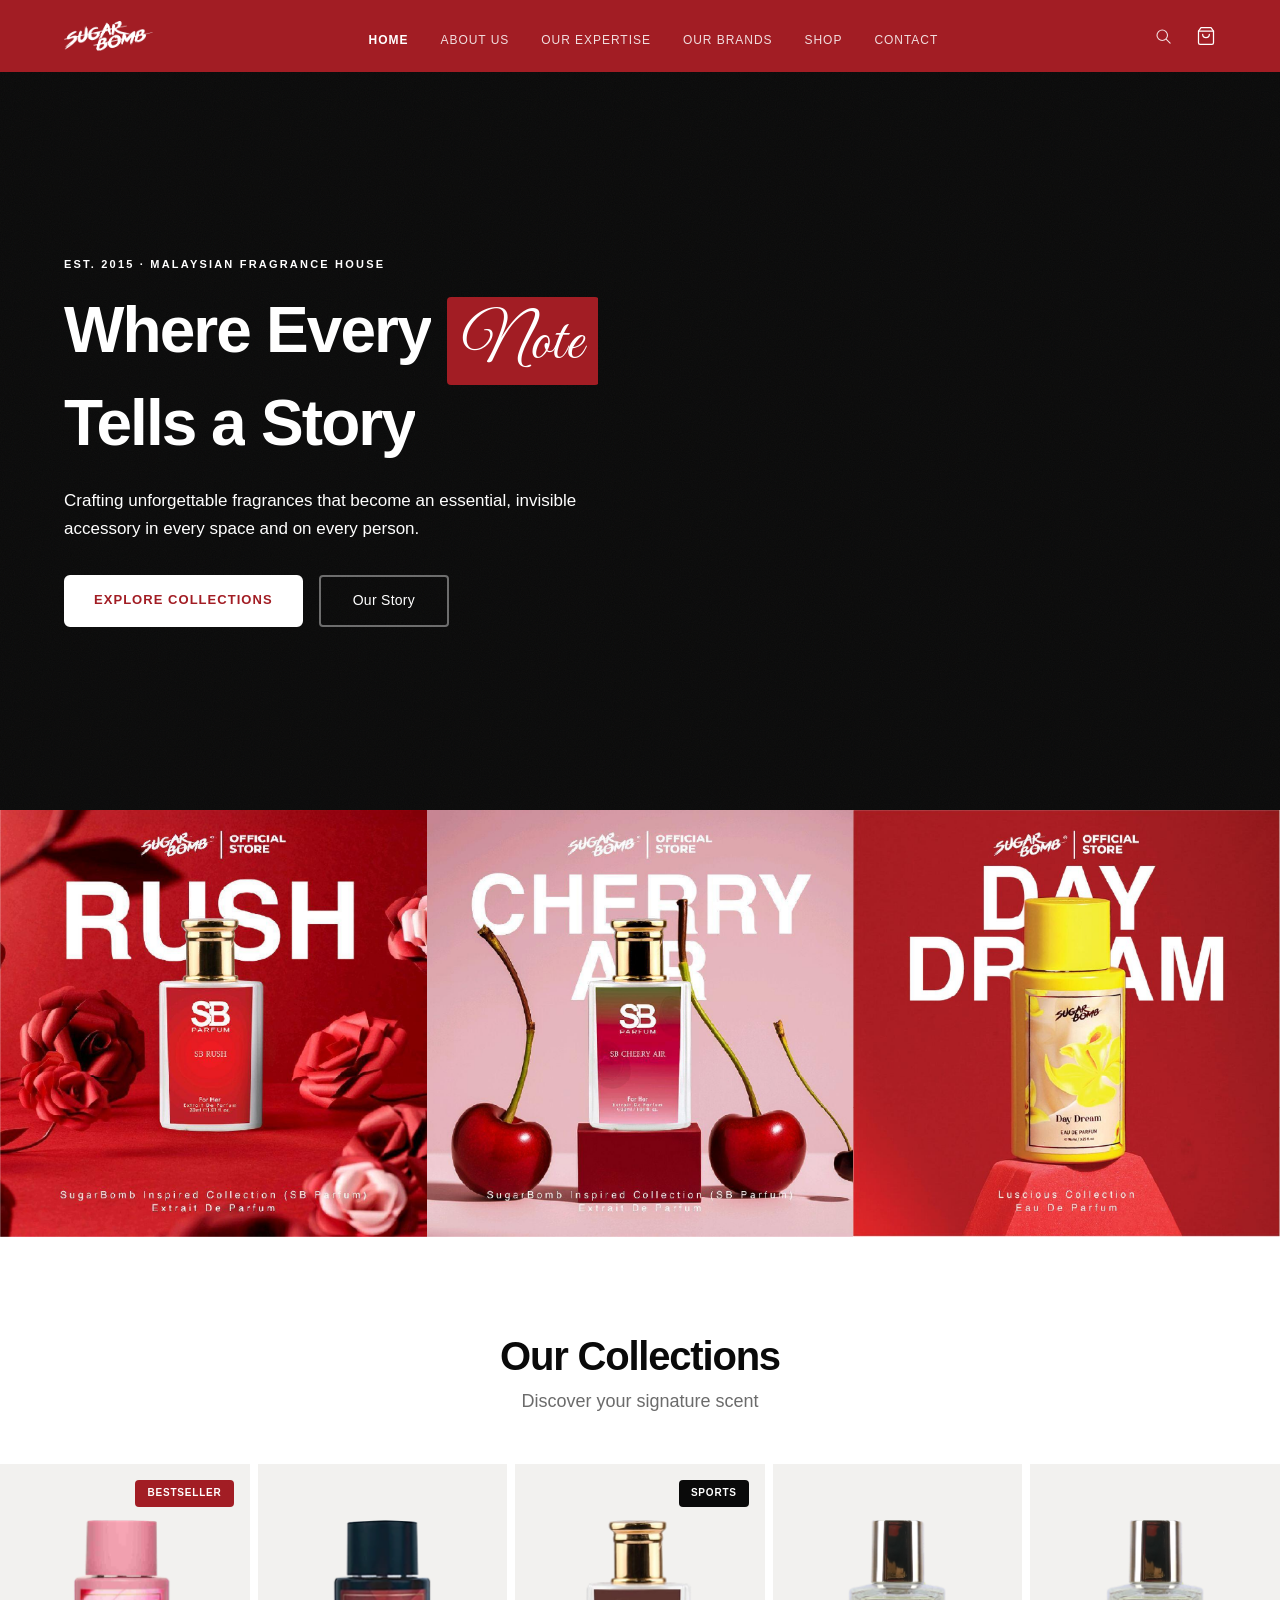
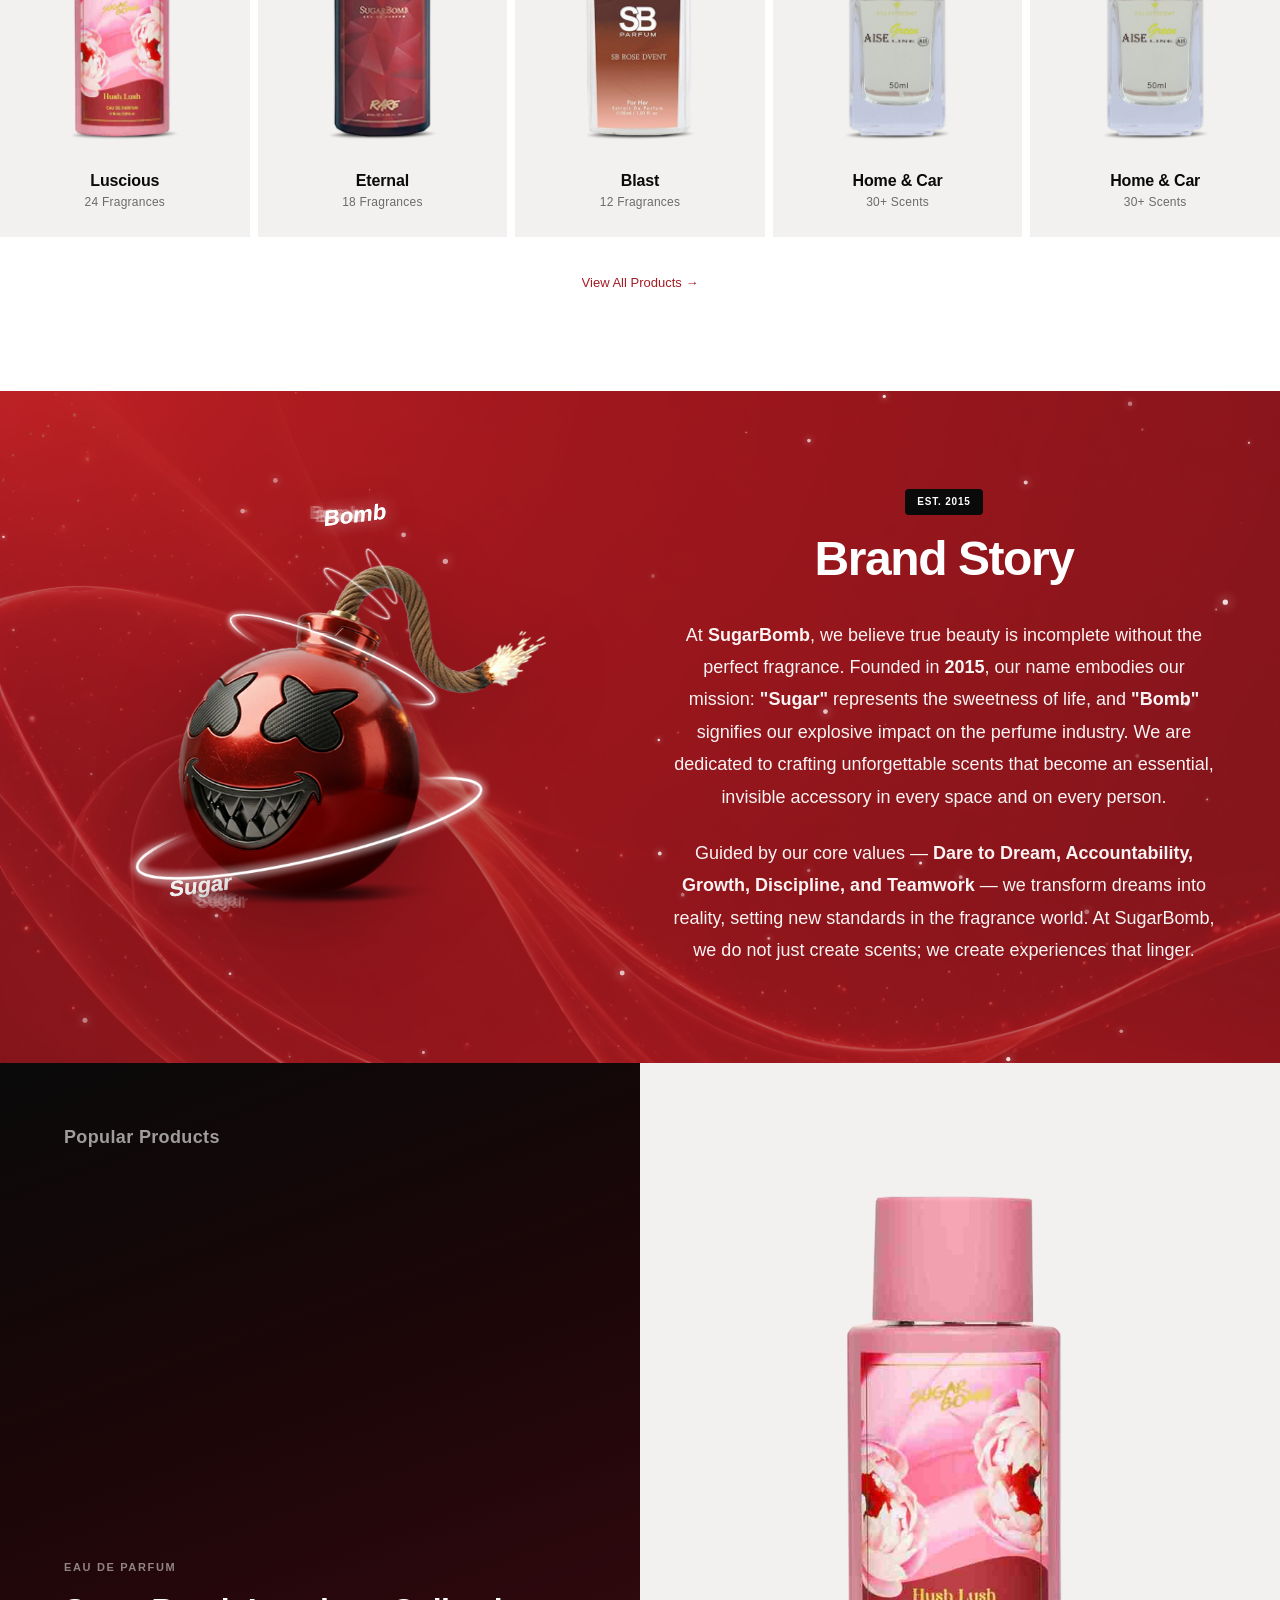
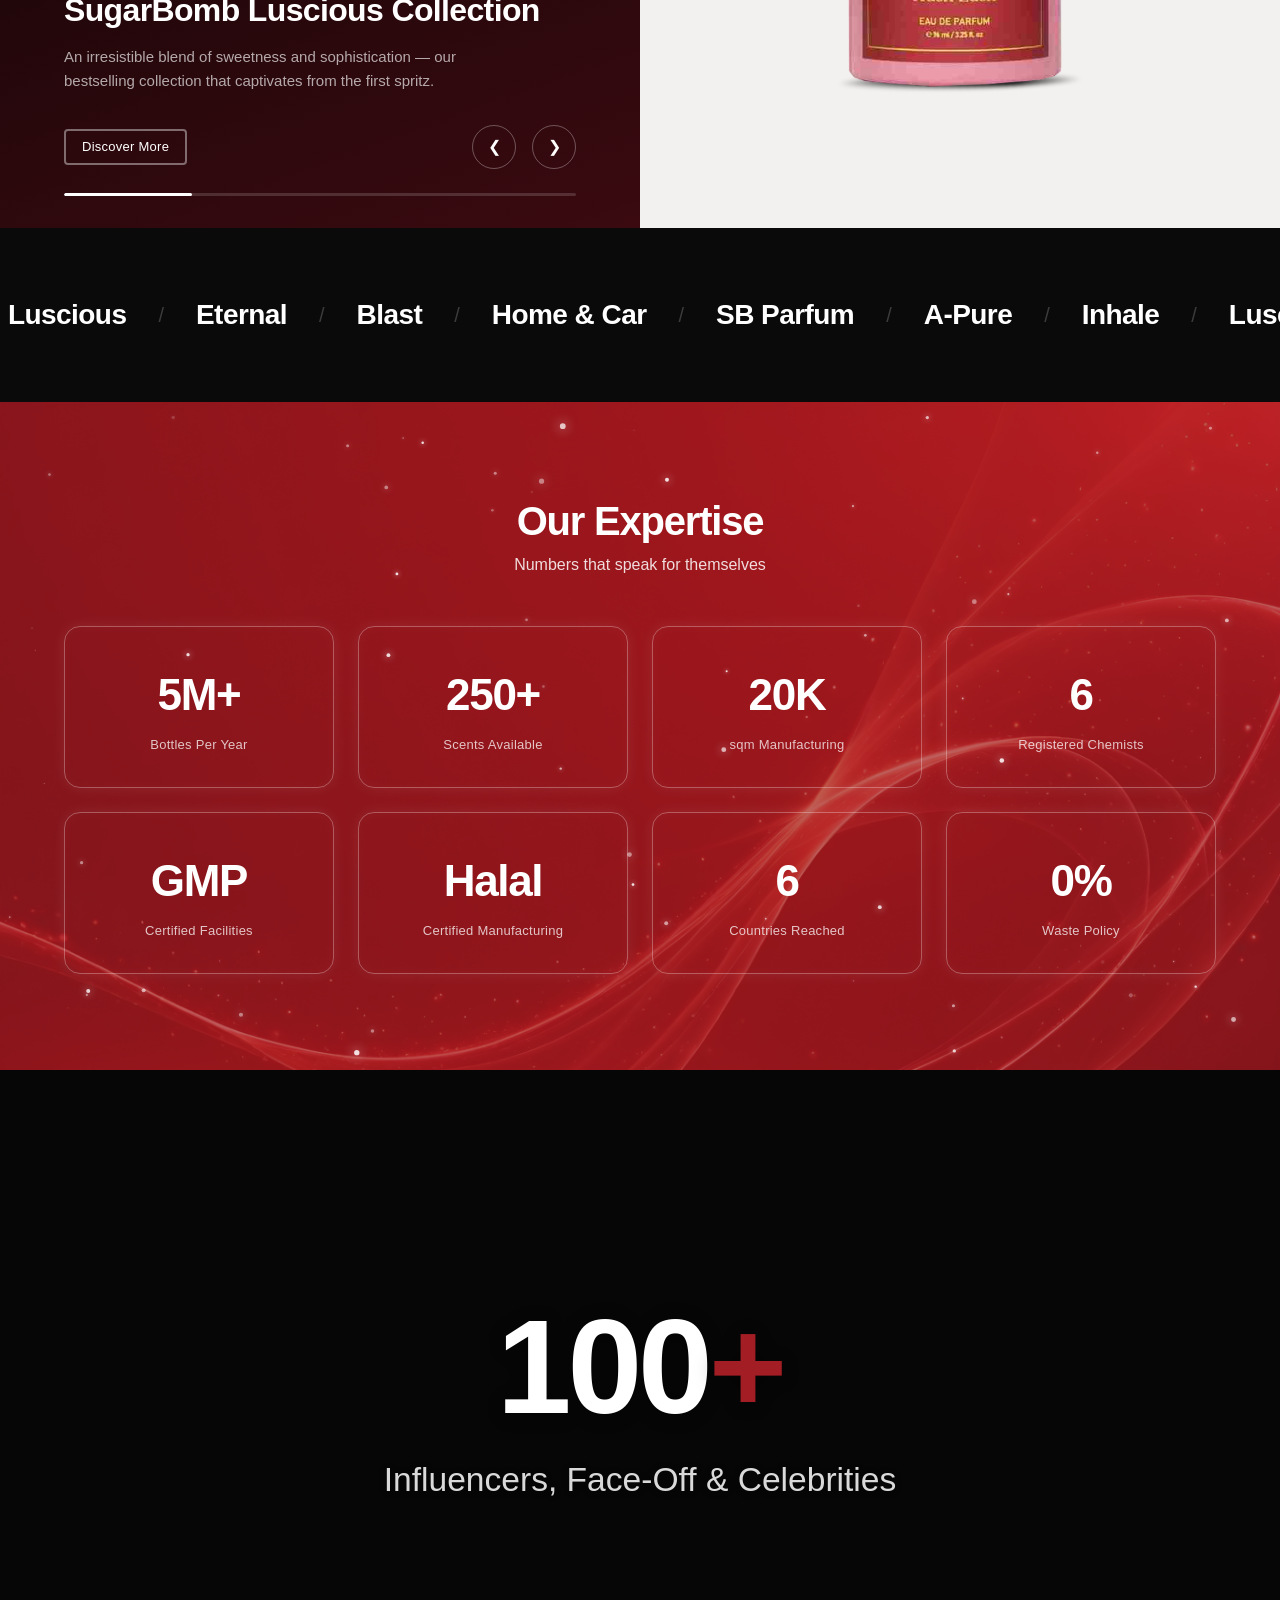
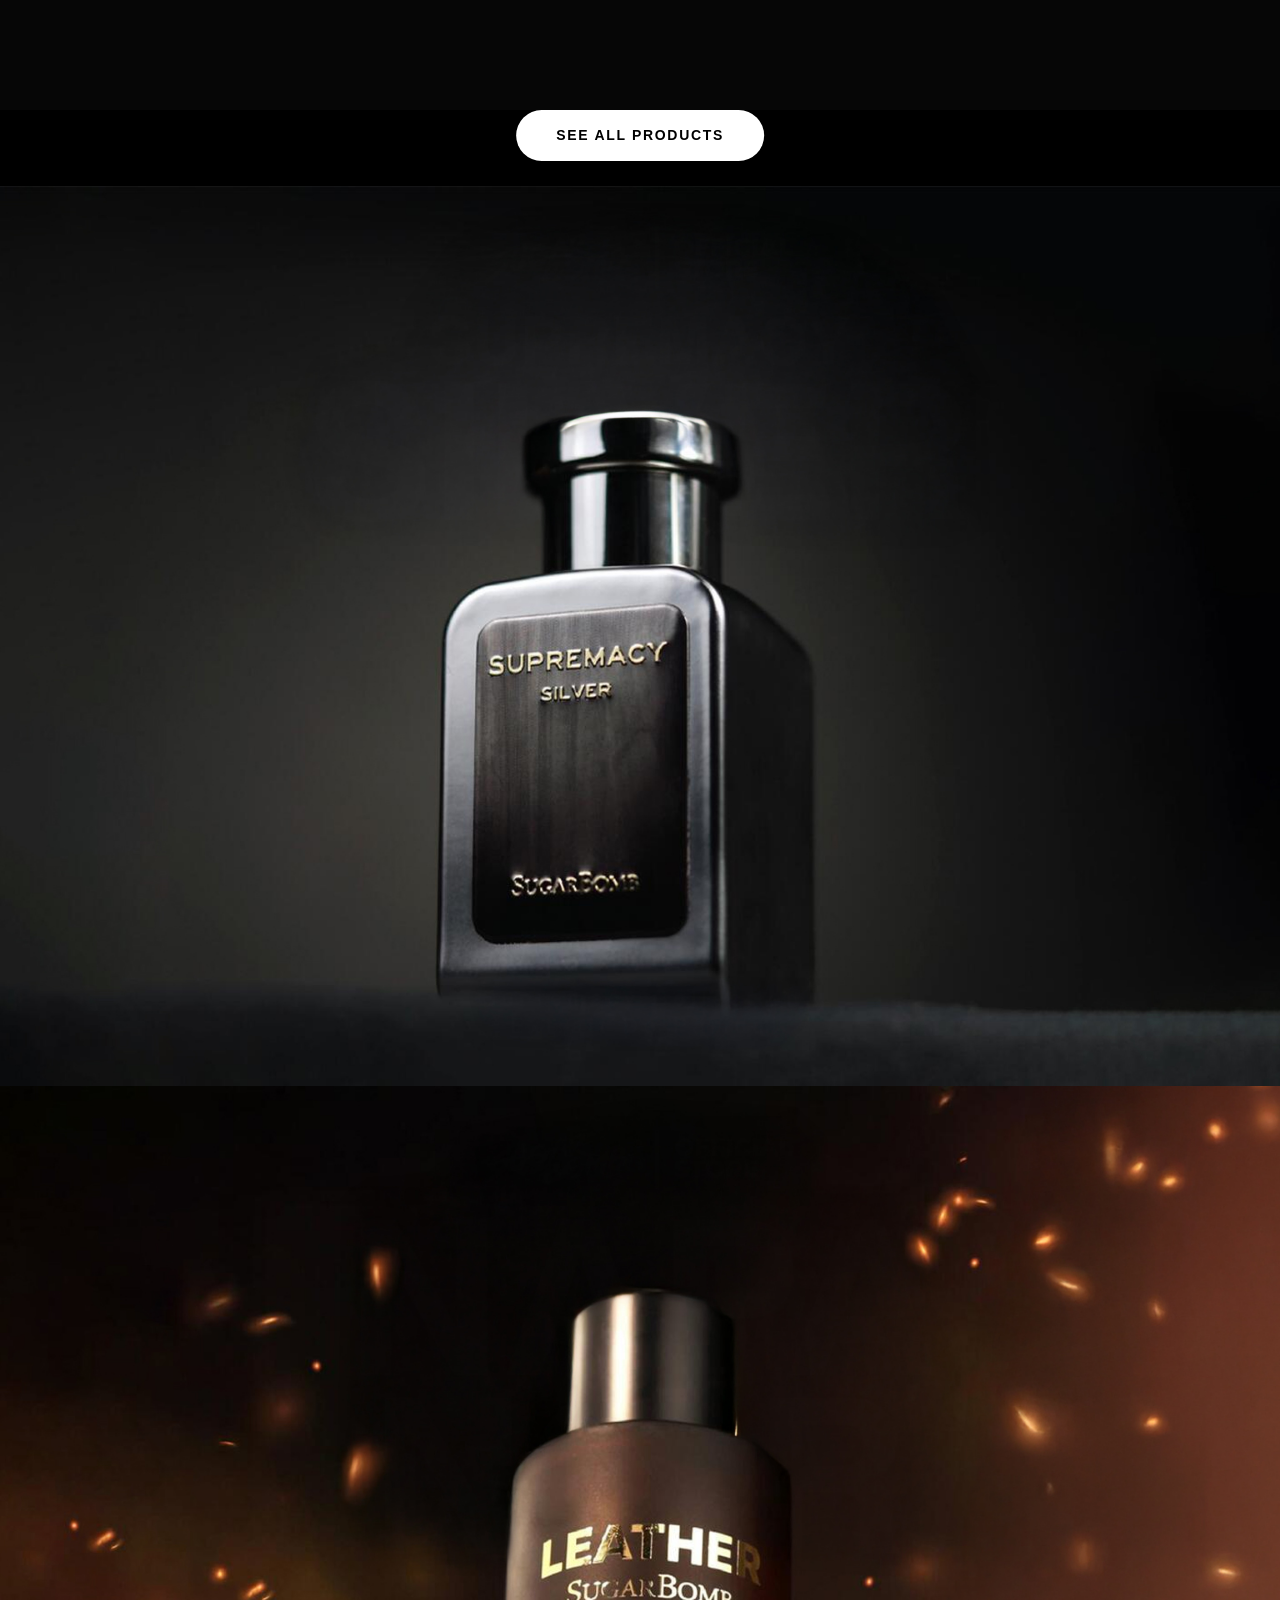
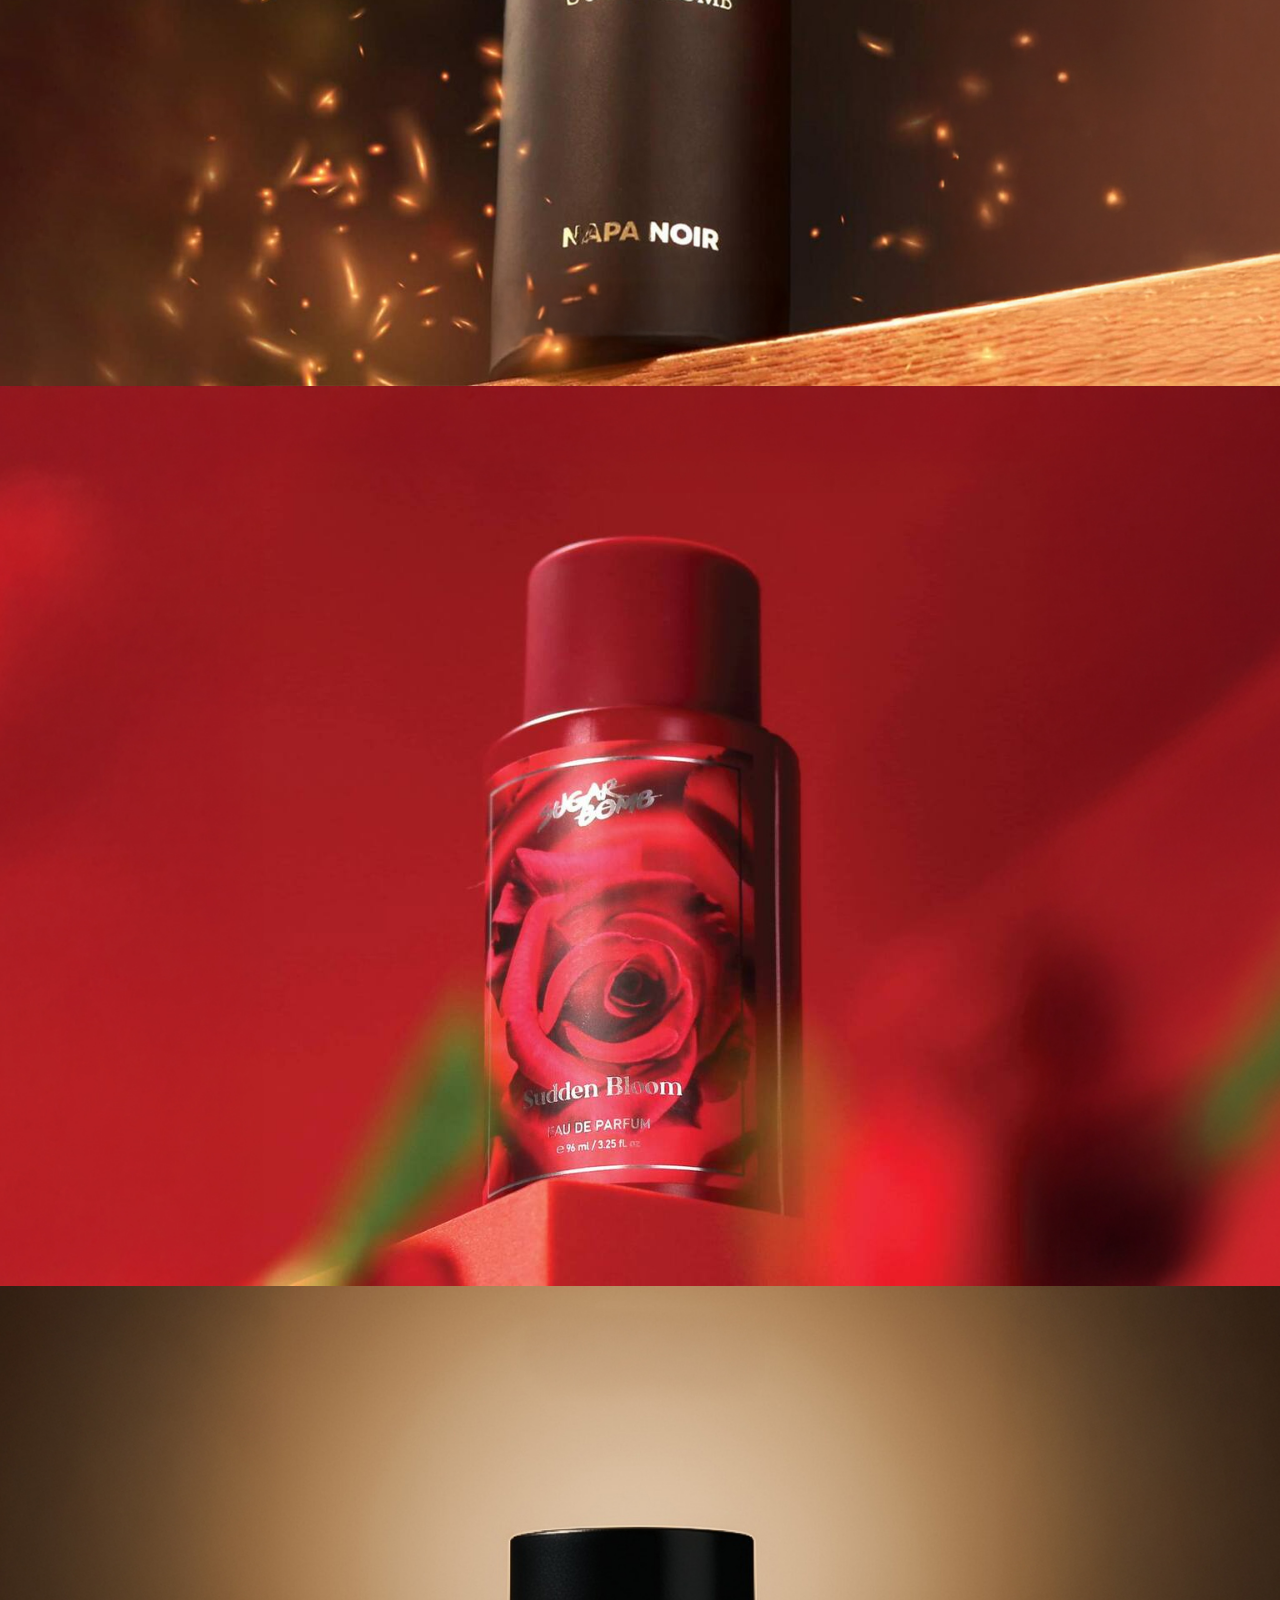
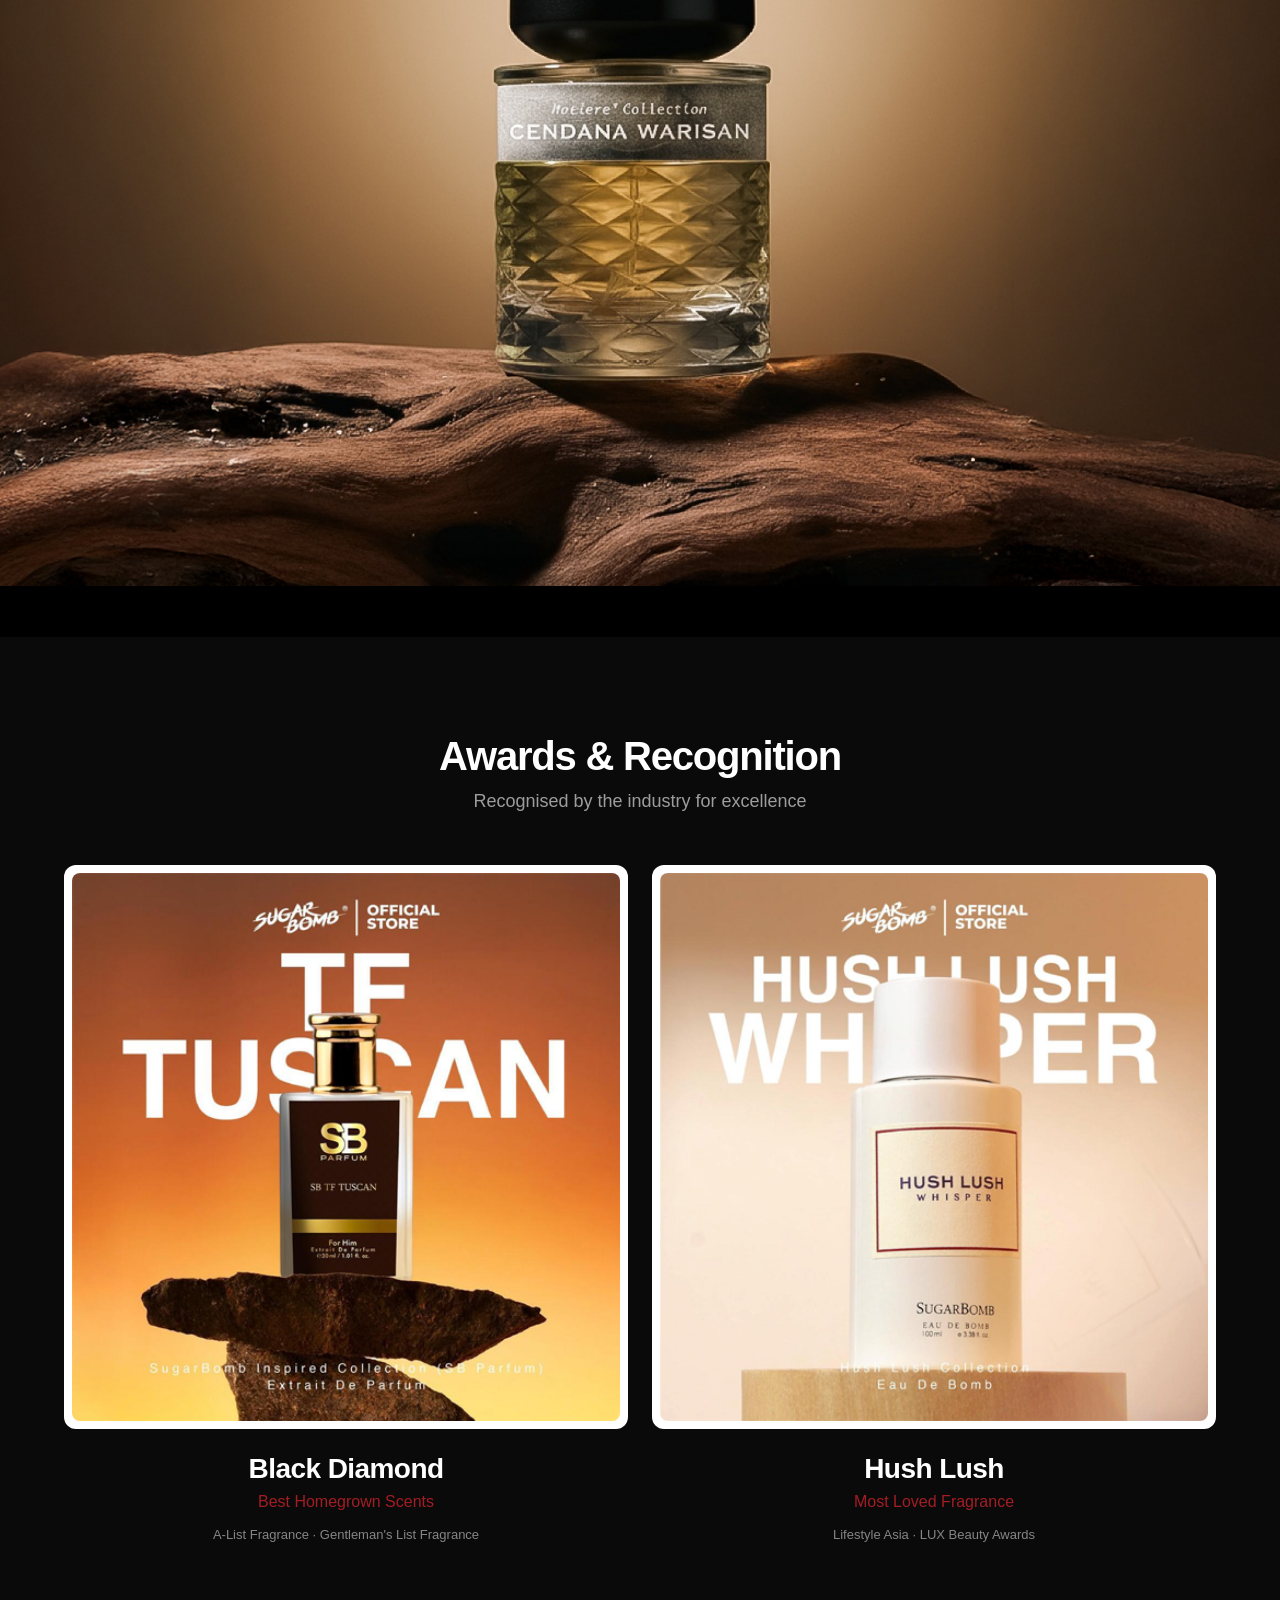
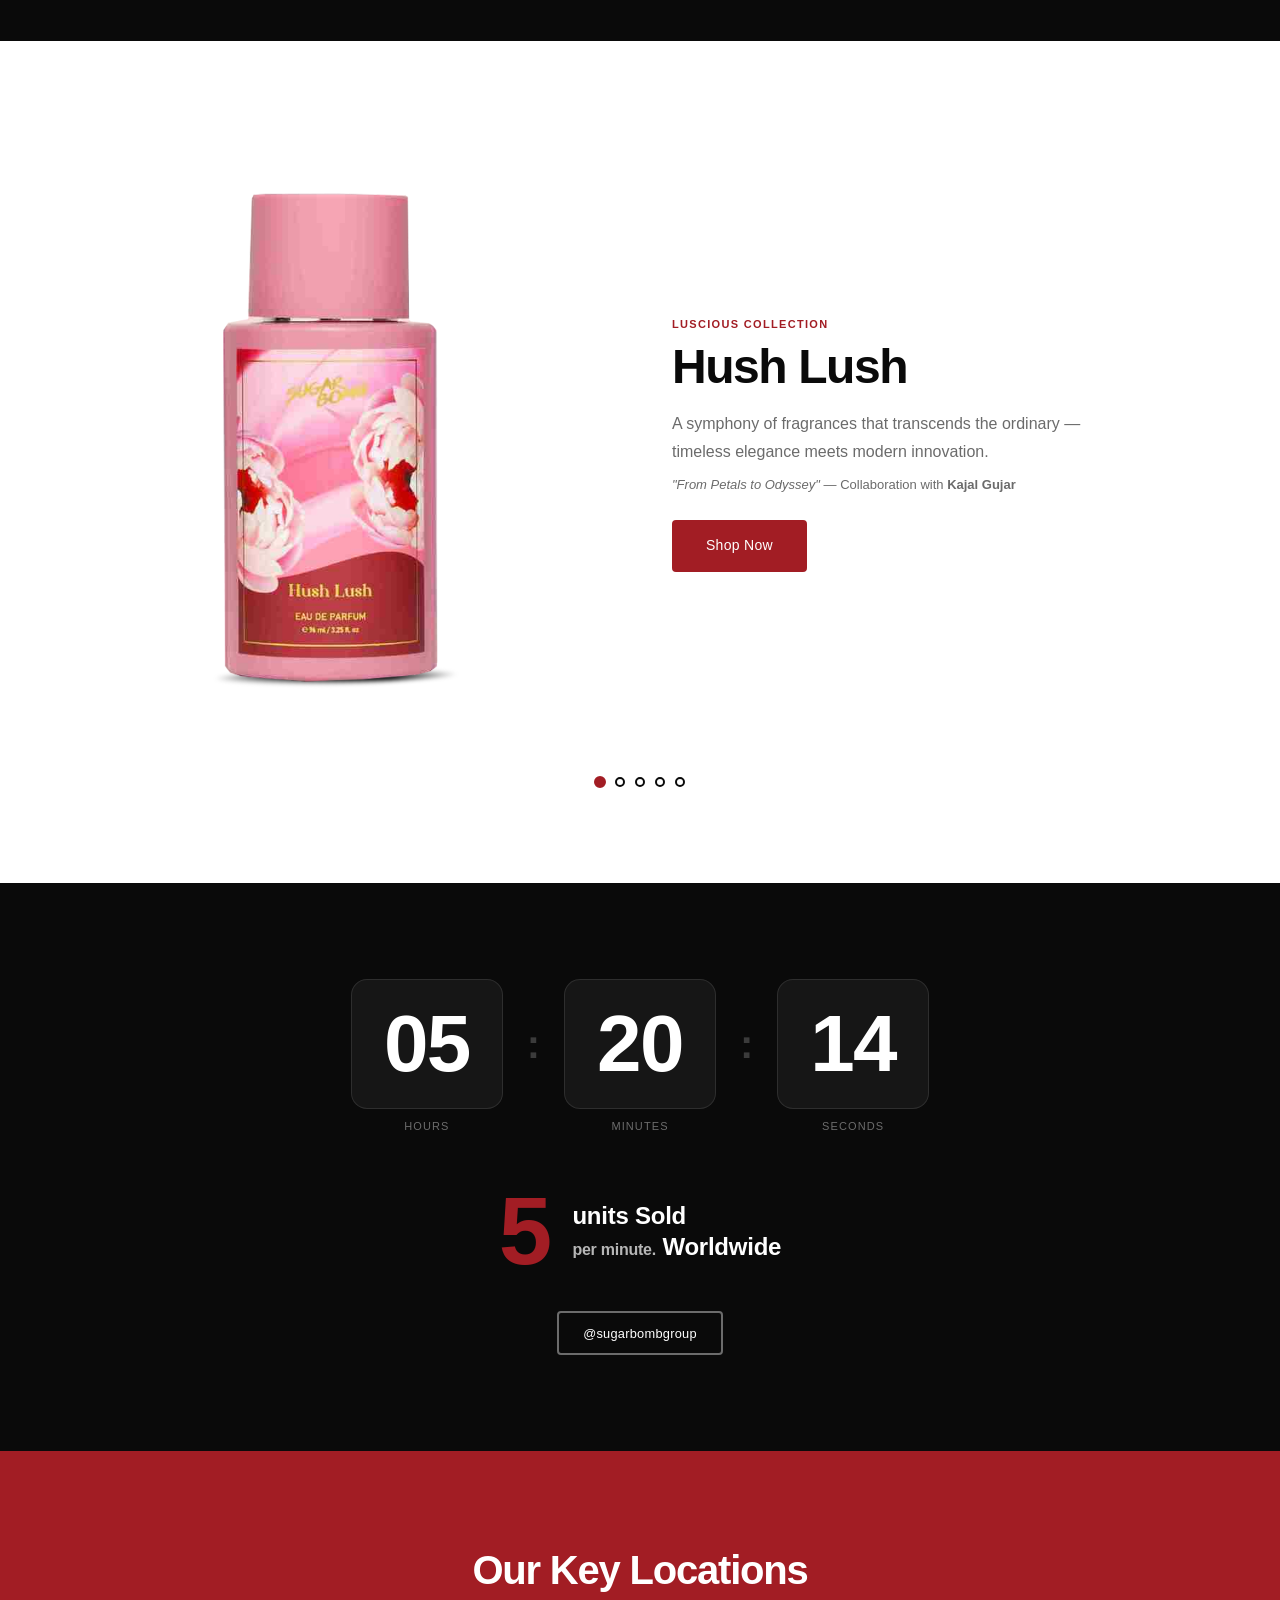
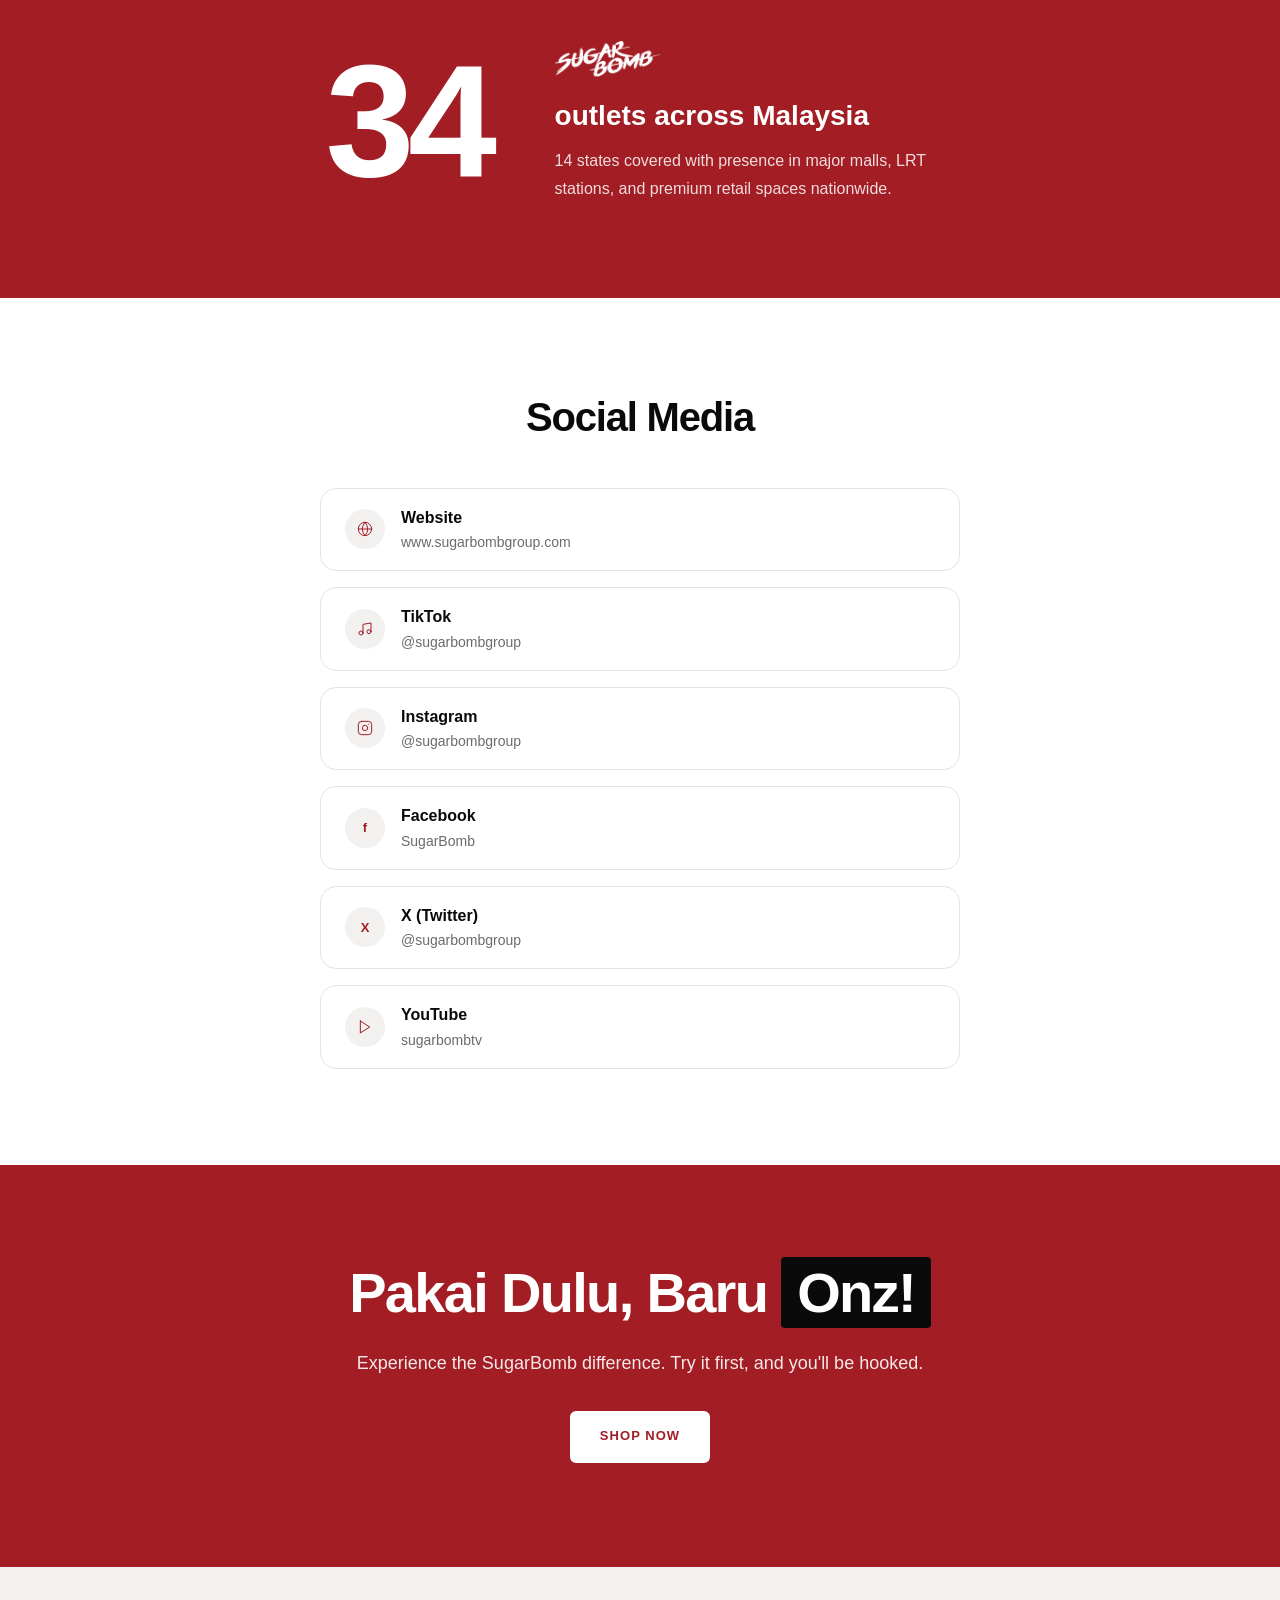
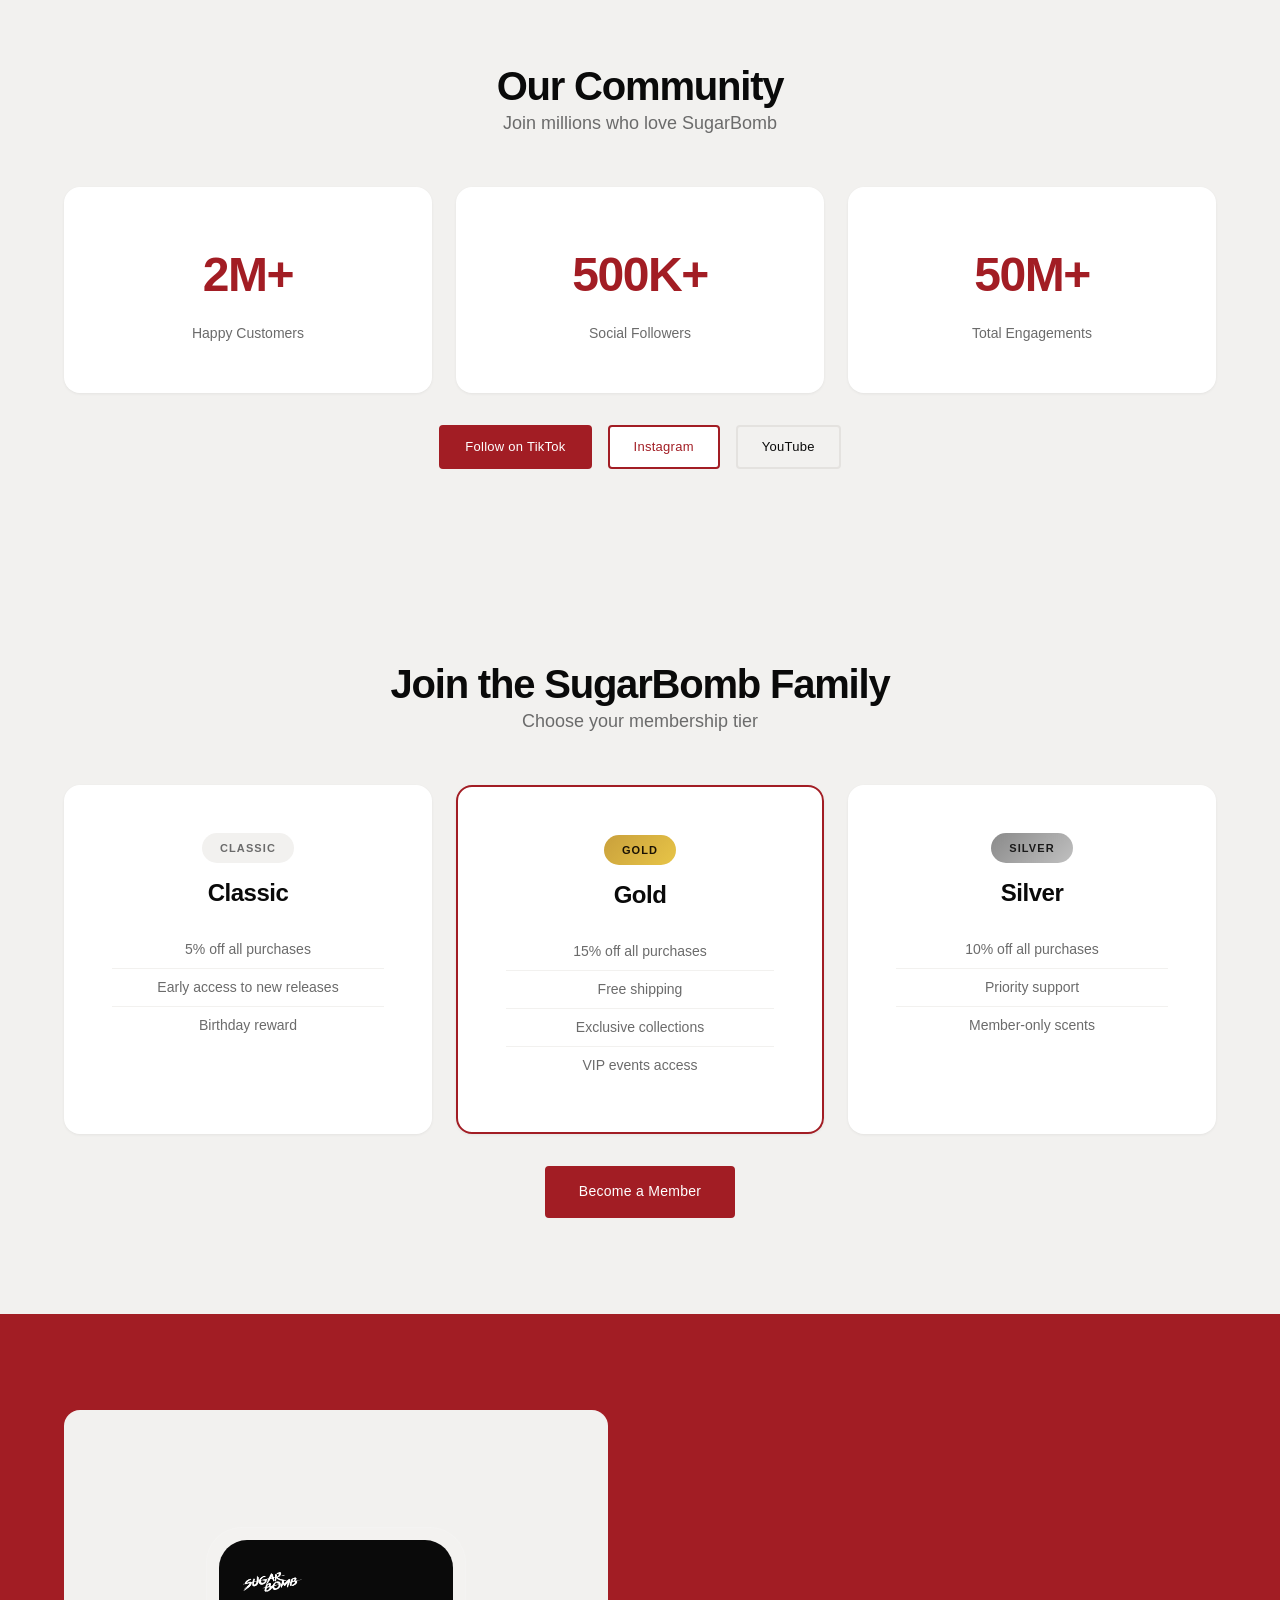
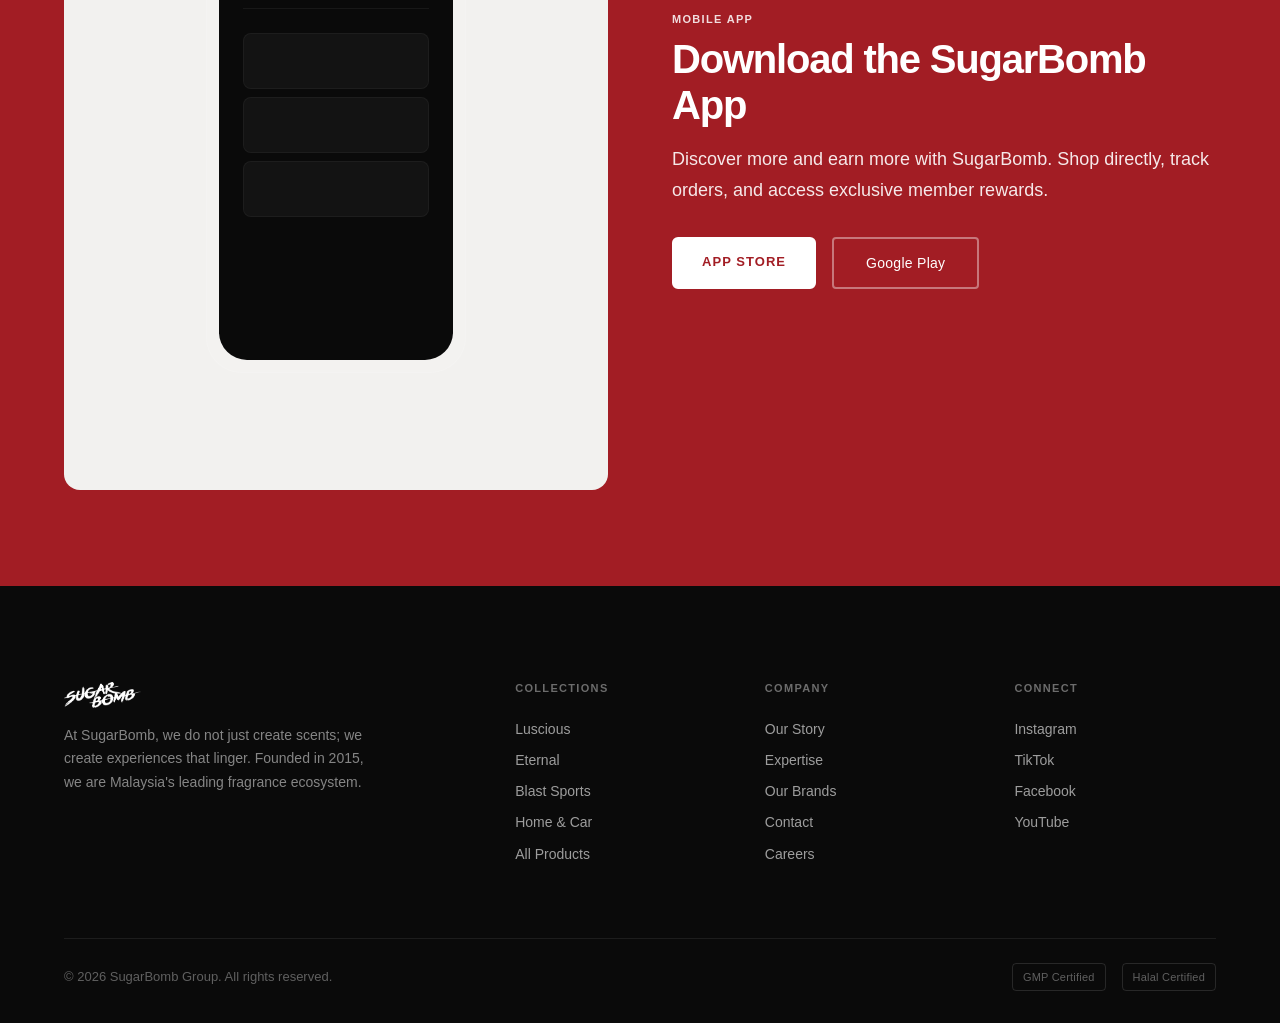
==== index.html @ a1f47cba "Remove Social Media TikTok and 6 Countries sections" ====
<!DOCTYPE html>
<html lang="en">
<head>
  <meta charset="UTF-8">
  <meta name="viewport" content="width=device-width, initial-scale=1.0">
  <title>SugarBomb Group — Where Every Scent Tells a Story</title>
  <link rel="stylesheet" href="css/style.css">
  <link rel="preconnect" href="https://fonts.googleapis.com">
  <link rel="preconnect" href="https://fonts.gstatic.com" crossorigin>
  <link href="https://fonts.googleapis.com/css2?family=Great+Vibes&display=swap" rel="stylesheet">
  <link rel="icon" href="assets/logos/LOGO SUGAR BOMB RED.png" type="image/png">
</head>
<body>

  <!-- ============ NAVIGATION ============ -->
  <nav class="nav">
    <div class="nav__inner">
      <a href="index.html" class="nav__logo">
        <img src="assets/logos/LOGO SUGAR BOMB WHITE.png" alt="SugarBomb" class="logo-light">
        <img src="assets/logos/LOGO SUGAR BOMB RED.png" alt="SugarBomb" class="logo-dark">
      </a>
      <div class="nav__links">
        <a href="index.html" class="nav__link active">Home</a>
        <a href="about.html" class="nav__link">About Us</a>
        <a href="expertise.html" class="nav__link">Our Expertise</a>
        <a href="brands.html" class="nav__link">Our Brands</a>
        <a href="shop.html" class="nav__link">Shop</a>
        <a href="contact.html" class="nav__link">Contact</a>
      </div>
      <div class="nav__actions">
        <span class="nav__search"><svg viewBox="0 0 24 24"><circle cx="11" cy="11" r="7"/><path d="m16.5 16.5 5 5"/></svg></span>
        <a href="cart.html" class="nav__cart">
          <svg viewBox="0 0 24 24"><path d="M6 2 3 6v14a2 2 0 0 0 2 2h14a2 2 0 0 0 2-2V6l-3-4Z"/><path d="M3 6h18"/><path d="M16 10a4 4 0 0 1-8 0"/></svg>
          <span class="nav__cart-count">0</span>
        </a>
        <div class="nav__hamburger">
          <span></span><span></span><span></span>
        </div>
      </div>
    </div>
  </nav>

  <!-- Mobile Nav Overlay -->
  <div class="nav__mobile-backdrop"></div>
  <div class="nav__mobile">
    <span class="nav__mobile-close">&times;</span>
    <a href="index.html">Home</a>
    <a href="about.html">About Us</a>
    <a href="expertise.html">Our Expertise</a>
    <a href="brands.html">Our Brands</a>
    <a href="shop.html">Shop</a>
    <a href="contact.html">Contact</a>
    <a href="cart.html">Cart</a>
  </div>

  <!-- ============ HERO ============ -->
  <section class="hero hero--home">
    <div class="hero__gradient"></div>
    <div class="hero__noise"></div>
    <div class="hero__orbs" aria-hidden="true">
      <div class="hero__orb hero__orb--1"></div>
      <div class="hero__orb hero__orb--2"></div>
      <div class="hero__orb hero__orb--3"></div>
    </div>
    <div class="hero__content">
      <p class="hero__label">Est. 2015 · Malaysian Fragrance House</p>
      <h1 class="hero__title display-heading" data-reveal>Where Every <span class="hero__rotating-wrapper"><span class="hero__rotating-word" data-words="Scent,Note,Arome,Memory">Scent</span></span> Tells a Story</h1>
      <p class="hero__subtitle">Crafting unforgettable fragrances that become an essential, invisible accessory in every space and on every person.</p>
      <div class="hero__actions">
        <a href="shop.html" class="btn btn--white btn--lg">Explore Collections</a>
        <a href="about.html" class="btn btn--white-outline btn--lg">Our Story</a>
      </div>
    </div>
  </section>

  <!-- ============ 3 BANNERS ============ -->
  <section class="banners-row">
    <a href="product.html" class="banner-card">
      <img src="assets/3 banners/1x/Banner 1.png" alt="Rush Collection" class="banner-card__img">
      <div class="banner-card__overlay">
        <span class="btn btn--white btn--sm">View All Products &rarr;</span>
      </div>
    </a>
    <a href="product.html" class="banner-card">
      <img src="assets/3 banners/1x/Banner 2.png" alt="Cherry Air Collection" class="banner-card__img">
      <div class="banner-card__overlay">
        <span class="btn btn--white btn--sm">View All Products &rarr;</span>
      </div>
    </a>
    <a href="product.html" class="banner-card">
      <img src="assets/3 banners/1x/Banner 3.png" alt="Day Dream Collection" class="banner-card__img">
      <div class="banner-card__overlay">
        <span class="btn btn--white btn--sm">View All Products &rarr;</span>
      </div>
    </a>
  </section>

  <!-- ============ PRODUCT SHOWCASE ============ -->
  <section class="section">
    <div class="container">
      <div class="text-center" style="margin-bottom: var(--space-2xl);">
        <h2 class="display-heading animate-on-scroll">Our Collections</h2>
        <p class="text-muted text-lg animate-on-scroll delay-1" style="margin-top: var(--space-sm);">Discover your signature scent</p>
      </div>
      <div class="collection-grid">
        <a href="shop.html" class="collection-card collection-card--flat animate-on-scroll delay-1">
          <span class="collection-card__badge badge badge--red">Bestseller</span>
          <div class="collection-card__img-wrap">
            <img src="assets/collection product/luscious.png" alt="Luscious" class="collection-card__image">
          </div>
          <div class="collection-card__info">
            <h3 class="collection-card__name">Luscious</h3>
            <p class="collection-card__count">24 Fragrances</p>
          </div>
        </a>
        <a href="shop.html" class="collection-card collection-card--flat animate-on-scroll delay-2">
          <div class="collection-card__img-wrap">
            <img src="assets/collection product/eternal.png" alt="Eternal" class="collection-card__image">
          </div>
          <div class="collection-card__info">
            <h3 class="collection-card__name">Eternal</h3>
            <p class="collection-card__count">18 Fragrances</p>
          </div>
        </a>
        <a href="shop.html" class="collection-card collection-card--flat animate-on-scroll delay-3">
          <span class="collection-card__badge badge badge--black">Sports</span>
          <div class="collection-card__img-wrap">
            <img src="assets/collection product/blast.png" alt="Blast" class="collection-card__image">
          </div>
          <div class="collection-card__info">
            <h3 class="collection-card__name">Blast</h3>
            <p class="collection-card__count">12 Fragrances</p>
          </div>
        </a>
        <a href="shop.html" class="collection-card collection-card--flat animate-on-scroll delay-4">
          <div class="collection-card__img-wrap">
            <img src="assets/collection product/home &amp; car.png" alt="Home &amp; Car" class="collection-card__image">
          </div>
          <div class="collection-card__info">
            <h3 class="collection-card__name">Home &amp; Car</h3>
            <p class="collection-card__count">30+ Scents</p>
          </div>
        </a>
        <a href="shop.html" class="collection-card collection-card--flat animate-on-scroll delay-4">
          <div class="collection-card__img-wrap">
            <img src="assets/collection product/home &amp; car.png" alt="Home &amp; Car" class="collection-card__image">
          </div>
          <div class="collection-card__info">
            <h3 class="collection-card__name">Home &amp; Car</h3>
            <p class="collection-card__count">30+ Scents</p>
          </div>
        </a>
      </div>
      <div class="text-center" style="margin-top: var(--space-xl);">
        <a href="shop.html" class="btn btn--text">View All Products →</a>
      </div>
    </div>
  </section>

  <!-- ============ BRAND STORY ============ -->
  <section class="section section--red brand-story">
    <div class="brand-story__bg-overlay"></div>
    <canvas class="brand-story__stars" aria-hidden="true"></canvas>
    <div class="container">
      <div class="brand-story__layout">
        <div class="brand-story__mascot animate-on-scroll">
          <canvas class="brand-story__orbit" aria-hidden="true"></canvas>
          <img src="assets/mascott/mascott 3.png" alt="SugarBomb Mascot" class="brand-story__mascot-img">
        </div>
        <div class="brand-story__text animate-on-scroll delay-1">
          <span class="badge badge--black" style="margin-bottom: var(--space-md); display: inline-block;">Est. 2015</span>
          <h2 class="display-heading" style="font-size: 3rem;">Brand Story</h2>
          <p class="text-lg" style="line-height: 1.8; opacity: 0.95; margin-bottom: var(--space-lg); margin-top: var(--space-xl);">At <strong>SugarBomb</strong>, we believe true beauty is incomplete without the perfect fragrance. Founded in <strong>2015</strong>, our name embodies our mission: <strong>"Sugar"</strong> represents the sweetness of life, and <strong>"Bomb"</strong> signifies our explosive impact on the perfume industry. We are dedicated to crafting unforgettable scents that become an essential, invisible accessory in every space and on every person.</p>
          <p class="text-lg" style="line-height: 1.8; opacity: 0.95;">Guided by our core values — <strong>Dare to Dream, Accountability, Growth, Discipline, and Teamwork</strong> — we transform dreams into reality, setting new standards in the fragrance world. At SugarBomb, we do not just create scents; we create experiences that linger.</p>
        </div>
      </div>
    </div>
  </section>

  <!-- ============ POPULAR PRODUCTS (Slider) ============ -->
  <section class="popular-products">
    <div class="pp__left">
      <h2 class="pp__heading">Popular Products</h2>
      <div class="pp__slides-text">
        <div class="pp__slide-text pp__slide-text--active" data-slide="0">
          <span class="pp__tag">Eau De Parfum</span>
          <h3 class="pp__title">SugarBomb Luscious Collection</h3>
          <p class="pp__desc">An irresistible blend of sweetness and sophistication — our bestselling collection that captivates from the first spritz.</p>
        </div>
        <div class="pp__slide-text" data-slide="1">
          <span class="pp__tag">Eau De Parfum</span>
          <h3 class="pp__title">SugarBomb Eternal Collection</h3>
          <p class="pp__desc">Timeless elegance in every bottle — crafted for those who appreciate depth, mystery, and lasting impressions.</p>
        </div>
        <div class="pp__slide-text" data-slide="2">
          <span class="pp__tag">Body Spray</span>
          <h3 class="pp__title">SugarBomb Blast Collection</h3>
          <p class="pp__desc">Bold, energetic, and unforgettable — designed for active souls who leave a powerful trail wherever they go.</p>
        </div>
        <div class="pp__slide-text" data-slide="3">
          <span class="pp__tag">Home &amp; Car Fragrance</span>
          <h3 class="pp__title">SugarBomb Home &amp; Car Collection</h3>
          <p class="pp__desc">Transform every space with signature scents — crafted for your home and car to create lasting, inviting atmospheres.</p>
        </div>
      </div>
      <div class="pp__bottom">
        <a href="shop.html" class="btn btn--white-outline btn--sm pp__cta">Discover More</a>
        <div class="pp__nav">
          <button class="pp__arrow pp__arrow--prev" aria-label="Previous slide">&#10094;</button>
          <button class="pp__arrow pp__arrow--next" aria-label="Next slide">&#10095;</button>
        </div>
      </div>
      <div class="pp__progress">
        <div class="pp__progress-bar"></div>
      </div>
    </div>
    <div class="pp__right">
      <div class="pp__slides-img">
        <img src="assets/collection product/luscious.png" alt="Luscious" class="pp__img pp__img--active" data-slide="0">
        <img src="assets/collection product/eternal.png" alt="Eternal" class="pp__img" data-slide="1">
        <img src="assets/collection product/blast.png" alt="Blast" class="pp__img" data-slide="2">
        <img src="assets/collection product/home &amp; car.png" alt="Home &amp; Car" class="pp__img" data-slide="3">
      </div>
    </div>
  </section>

  <!-- ============ DIVIDER BAND ============ -->
  <div class="divider-band">
    <div class="marquee">
      <div class="marquee__track">
        <span class="marquee__item">Luscious</span>
        <span class="marquee__sep">/</span>
        <span class="marquee__item">Eternal</span>
        <span class="marquee__sep">/</span>
        <span class="marquee__item">Blast</span>
        <span class="marquee__sep">/</span>
        <span class="marquee__item">Home &amp; Car</span>
        <span class="marquee__sep">/</span>
        <span class="marquee__item">SB Parfum</span>
        <span class="marquee__sep">/</span>
        <span class="marquee__item">A-Pure</span>
        <span class="marquee__sep">/</span>
        <span class="marquee__item">Inhale</span>
        <span class="marquee__sep">/</span>
        <span class="marquee__item">Luscious</span>
        <span class="marquee__sep">/</span>
        <span class="marquee__item">Eternal</span>
        <span class="marquee__sep">/</span>
        <span class="marquee__item">Blast</span>
        <span class="marquee__sep">/</span>
        <span class="marquee__item">Home &amp; Car</span>
        <span class="marquee__sep">/</span>
        <span class="marquee__item">SB Parfum</span>
        <span class="marquee__sep">/</span>
        <span class="marquee__item">A-Pure</span>
        <span class="marquee__sep">/</span>
        <span class="marquee__item">Inhale</span>
        <span class="marquee__sep">/</span>
      </div>
    </div>
  </div>

  <!-- ============ EXPERTISE STATS ============ -->
  <section class="section section--red expertise-section">
    <div class="expertise-section__bg-overlay"></div>
    <canvas class="expertise-section__stars" aria-hidden="true"></canvas>
    <div class="container">
      <div class="text-center" style="margin-bottom: var(--space-2xl);">
        <h2 class="display-heading animate-on-scroll">Our Expertise</h2>
        <p style="opacity: 0.85; margin-top: var(--space-sm);" class="animate-on-scroll delay-1">Numbers that speak for themselves</p>
      </div>
      <div class="grid grid-4">
        <div class="stat-card animate-on-scroll delay-1">
          <div class="stat-card__number">5M+</div>
          <div class="stat-card__label">Bottles Per Year</div>
        </div>
        <div class="stat-card animate-on-scroll delay-2">
          <div class="stat-card__number">250+</div>
          <div class="stat-card__label">Scents Available</div>
        </div>
        <div class="stat-card animate-on-scroll delay-3">
          <div class="stat-card__number">20K</div>
          <div class="stat-card__label">sqm Manufacturing</div>
        </div>
        <div class="stat-card animate-on-scroll delay-4">
          <div class="stat-card__number">6</div>
          <div class="stat-card__label">Registered Chemists</div>
        </div>
        <div class="stat-card animate-on-scroll delay-1">
          <div class="stat-card__number">GMP</div>
          <div class="stat-card__label">Certified Facilities</div>
        </div>
        <div class="stat-card animate-on-scroll delay-2">
          <div class="stat-card__number">Halal</div>
          <div class="stat-card__label">Certified Manufacturing</div>
        </div>
        <div class="stat-card animate-on-scroll delay-3">
          <div class="stat-card__number">6</div>
          <div class="stat-card__label">Countries Reached</div>
        </div>
        <div class="stat-card animate-on-scroll delay-4">
          <div class="stat-card__number">0%</div>
          <div class="stat-card__label">Waste Policy</div>
        </div>
      </div>
    </div>
  </section>

  <!-- ============ VIDEO SECTION ============ -->
  <section class="video-section">
    <video class="video-section__video" autoplay muted loop playsinline>
      <source src="assets/video/ACHEY, NABIL AHMAD & BOSS A - PAKAI DULU BARU ONZ [OFFICIAL MUSIC VIDEO].mp4" type="video/mp4">
    </video>
    <div class="video-section__overlay"></div>
    <div class="video-section__content">
      <div class="video-section__stat">
        <span class="video-stat-counter" data-target="100">000</span>
        <span class="video-section__stat-label">Influencers, Face-Off &amp; Celebrities</span>
      </div>
    </div>
  </section>

  <!-- ============ SCROLL OVERLAY SLIDES ============ -->
  <section class="scroll-slides">
    <div class="scroll-slides__headline">
      <h2 class="scroll-slides__title" id="scrollSlideTitle">LUSCIOUS</h2>
    </div>
    <div class="scroll-slides__track" id="scrollSlidesTrack">
      <div class="scroll-slides__slide" data-name="LUSCIOUS">
        <img src="assets/section 3 slides upwords/slide 1.jpg" alt="Luscious">
      </div>
      <div class="scroll-slides__slide" data-name="ETERNAL">
        <img src="assets/section 3 slides upwords/slide 2.jpg" alt="Eternal">
      </div>
      <div class="scroll-slides__slide" data-name="BLAST">
        <img src="assets/section 3 slides upwords/slide 3.jpg" alt="Blast">
      </div>
      <div class="scroll-slides__slide" data-name="VELVET">
        <img src="assets/section 3 slides upwords/slide 4.jpg" alt="Velvet">
      </div>
    </div>
    <a href="shop.html" class="scroll-slides__cta">See All Products</a>
  </section>

  <!-- ============ AWARDS & RECOGNITION ============ -->
  <section class="section section--awards">
    <div class="container">
      <div class="text-center" style="margin-bottom: var(--space-2xl);">
        <h2 class="display-heading animate-on-scroll" style="color: #fff;">Awards &amp; Recognition</h2>
        <p class="text-lg animate-on-scroll delay-1" style="margin-top: var(--space-sm); color: rgba(255,255,255,0.6);">Recognised by the industry for excellence</p>
      </div>
      <div class="grid grid-2 awards-grid">
        <div class="award-card animate-on-scroll delay-1">
          <div class="award-card__image-wrap">
            <img class="award-card__image" src="assets/hush lush/award 1.png" alt="Black Diamond">
          </div>
          <h3 class="award-card__title">Black Diamond</h3>
          <p class="award-card__subtitle">Best Homegrown Scents</p>
          <p class="award-card__source">A-List Fragrance · Gentleman's List Fragrance</p>
        </div>
        <div class="award-card animate-on-scroll delay-2">
          <div class="award-card__image-wrap">
            <img class="award-card__image" src="assets/hush lush/award 2.png" alt="Hush Lush">
          </div>
          <h3 class="award-card__title">Hush Lush</h3>
          <p class="award-card__subtitle">Most Loved Fragrance</p>
          <p class="award-card__source">Lifestyle Asia · LUX Beauty Awards</p>
        </div>
      </div>
    </div>
  </section>

  <!-- ============ FEATURED PRODUCTS — SCROLL CARD DECK ============ -->
  <section class="section card-deck-section">
    <div class="container">
      <div class="card-deck" id="cardDeck">
        <div class="card-deck__track">
          <div class="card-deck__card" data-index="0">
            <div class="card-deck__img">
              <img src="assets/collection product/luscious.png" alt="Hush Lush">
            </div>
            <div class="card-deck__info">
              <span class="card-deck__collection">Luscious Collection</span>
              <h3 class="card-deck__name">Hush Lush</h3>
              <p class="card-deck__desc">A symphony of fragrances that transcends the ordinary — timeless elegance meets modern innovation.</p>
              <p class="card-deck__collab"><em>"From Petals to Odyssey"</em> — Collaboration with <strong>Kajal Gujar</strong></p>
              <a href="product.html" class="btn btn--primary btn--lg">Shop Now</a>
            </div>
          </div>
          <div class="card-deck__card" data-index="1">
            <div class="card-deck__img">
              <img src="assets/collection product/eternal.png" alt="Black Diamond">
            </div>
            <div class="card-deck__info">
              <span class="card-deck__collection">Eternal Collection</span>
              <h3 class="card-deck__name">Black Diamond</h3>
              <p class="card-deck__desc">A bold and daring scent that captures the essence of midnight luxury — deep, mysterious, unforgettable.</p>
              <a href="product.html" class="btn btn--primary btn--lg">Shop Now</a>
            </div>
          </div>
          <div class="card-deck__card" data-index="2">
            <div class="card-deck__img">
              <img src="assets/collection product/blast.png" alt="Ocean Breeze">
            </div>
            <div class="card-deck__info">
              <span class="card-deck__collection">Blast Sports</span>
              <h3 class="card-deck__name">Ocean Breeze</h3>
              <p class="card-deck__desc">Fresh and invigorating — an aquatic burst designed for the active soul who craves freedom and energy.</p>
              <a href="product.html" class="btn btn--primary btn--lg">Shop Now</a>
            </div>
          </div>
          <div class="card-deck__card" data-index="3">
            <div class="card-deck__img">
              <img src="assets/collection product/luscious.png" alt="Sweet Cherry">
            </div>
            <div class="card-deck__info">
              <span class="card-deck__collection">SB Parfum</span>
              <h3 class="card-deck__name">Sweet Cherry</h3>
              <p class="card-deck__desc">Playful warmth of cherry blossom intertwined with almond and tonka — sweet sophistication redefined.</p>
              <a href="product.html" class="btn btn--primary btn--lg">Shop Now</a>
            </div>
          </div>
          <div class="card-deck__card" data-index="4">
            <div class="card-deck__img">
              <img src="assets/collection product/home & car.png" alt="Dark Phantom">
            </div>
            <div class="card-deck__info">
              <span class="card-deck__collection">Secretscent</span>
              <h3 class="card-deck__name">Dark Phantom</h3>
              <p class="card-deck__desc">For the bold and enigmatic — leather, tobacco, and oud collide in an intoxicating trail of mystery.</p>
              <a href="product.html" class="btn btn--primary btn--lg">Shop Now</a>
            </div>
          </div>
        </div>
        <div class="card-deck__nav">
          <button class="card-deck__dot active" data-slide="0"></button>
          <button class="card-deck__dot" data-slide="1"></button>
          <button class="card-deck__dot" data-slide="2"></button>
          <button class="card-deck__dot" data-slide="3"></button>
          <button class="card-deck__dot" data-slide="4"></button>
        </div>
      </div>
    </div>
  </section>

  <!-- ============ SALES COUNTER ============ -->
  <section class="section section--black">
    <div class="container text-center">
      <div class="sales-counter animate-on-scroll">
        <div class="sales-counter__timer">
          <div class="sales-counter__box">
            <span class="sales-counter__digit" id="counter-hours">00</span>
            <span class="sales-counter__unit">Hours</span>
          </div>
          <span class="sales-counter__sep">:</span>
          <div class="sales-counter__box">
            <span class="sales-counter__digit" id="counter-minutes">00</span>
            <span class="sales-counter__unit">Minutes</span>
          </div>
          <span class="sales-counter__sep">:</span>
          <div class="sales-counter__box">
            <span class="sales-counter__digit" id="counter-seconds">00</span>
            <span class="sales-counter__unit">Seconds</span>
          </div>
        </div>
        <div class="sales-counter__text animate-on-scroll delay-1">
          <span class="sales-counter__big">5</span>
          <span class="sales-counter__desc">units Sold<br><span style="font-size: 1rem; opacity: 0.7;">per minute.</span> <strong style="font-size: 1.5rem;">Worldwide</strong></span>
        </div>
      </div>
      <div class="flex-center gap-md animate-on-scroll delay-2" style="margin-top: var(--space-xl);">
        <a href="#" class="btn btn--white-outline btn--md" style="font-size: 0.8rem;">
          @sugarbombgroup
        </a>
      </div>
    </div>
  </section>

  <!-- ============ KEY LOCATIONS ============ -->
  <section class="section section--red">
    <div class="container">
      <div class="text-center" style="margin-bottom: var(--space-2xl);">
        <h2 class="display-heading animate-on-scroll">Our Key Locations</h2>
      </div>
      <div class="locations-hero animate-on-scroll">
        <div class="locations-hero__count">
          <span class="counter-number" data-count="34">0</span>
        </div>
        <div class="locations-hero__text">
          <img src="assets/logos/LOGO SUGAR BOMB WHITE.png" alt="SugarBomb" style="height: 36px; margin-bottom: var(--space-md);">
          <p style="font-size: 1.75rem; font-weight: 700; margin-bottom: var(--space-sm);">outlets across Malaysia</p>
          <p style="opacity: 0.85; line-height: 1.7; max-width: 400px;">14 states covered with presence in major malls, LRT stations, and premium retail spaces nationwide.</p>
        </div>
      </div>
    </div>
  </section>

  <!-- ============ SOCIAL MEDIA LINKS ============ -->
  <section class="section">
    <div class="container">
      <div class="text-center" style="margin-bottom: var(--space-2xl);">
        <h2 class="display-heading animate-on-scroll">Social Media</h2>
      </div>
      <div class="social-links animate-on-scroll" style="max-width: 640px; margin: 0 auto;">
          <div class="social-link-item">
            <span class="social-link-item__icon"><svg viewBox="0 0 24 24" style="width:16px;height:16px;stroke:currentColor;fill:none;stroke-width:1.5;stroke-linecap:round;stroke-linejoin:round;"><circle cx="12" cy="12" r="10"/><path d="M2 12h20"/><path d="M12 2a15.3 15.3 0 0 1 4 10 15.3 15.3 0 0 1-4 10 15.3 15.3 0 0 1-4-10 15.3 15.3 0 0 1 4-10Z"/></svg></span>
            <div>
              <strong>Website</strong>
              <p class="text-muted text-sm">www.sugarbombgroup.com</p>
            </div>
          </div>
          <div class="social-link-item">
            <span class="social-link-item__icon"><svg viewBox="0 0 24 24" style="width:16px;height:16px;stroke:currentColor;fill:none;stroke-width:1.5;stroke-linecap:round;stroke-linejoin:round;"><path d="M9 18V5l12-2v13"/><circle cx="6" cy="18" r="3"/><circle cx="18" cy="16" r="3"/></svg></span>
            <div>
              <strong>TikTok</strong>
              <p class="text-muted text-sm">@sugarbombgroup</p>
            </div>
          </div>
          <div class="social-link-item">
            <span class="social-link-item__icon"><svg viewBox="0 0 24 24" style="width:16px;height:16px;stroke:currentColor;fill:none;stroke-width:1.5;stroke-linecap:round;stroke-linejoin:round;"><rect width="20" height="20" x="2" y="2" rx="5" ry="5"/><path d="M16 11.37A4 4 0 1 1 12.63 8 4 4 0 0 1 16 11.37z"/><line x1="17.5" y1="6.5" x2="17.51" y2="6.5"/></svg></span>
            <div>
              <strong>Instagram</strong>
              <p class="text-muted text-sm">@sugarbombgroup</p>
            </div>
          </div>
          <div class="social-link-item">
            <span class="social-link-item__icon">f</span>
            <div>
              <strong>Facebook</strong>
              <p class="text-muted text-sm">SugarBomb</p>
            </div>
          </div>
          <div class="social-link-item">
            <span class="social-link-item__icon">X</span>
            <div>
              <strong>X (Twitter)</strong>
              <p class="text-muted text-sm">@sugarbombgroup</p>
            </div>
          </div>
          <div class="social-link-item">
            <span class="social-link-item__icon"><svg viewBox="0 0 24 24" style="width:16px;height:16px;stroke:currentColor;fill:none;stroke-width:1.5;stroke-linecap:round;stroke-linejoin:round;"><polygon points="5 3 19 12 5 21 5 3"/></svg></span>
            <div>
              <strong>YouTube</strong>
              <p class="text-muted text-sm">sugarbombtv</p>
            </div>
          </div>
      </div>
    </div>
  </section>

  <!-- ============ TAGLINE / VIDEO SECTION ============ -->
  <section class="section section--red tagline-section">
    <div class="container text-center">
      <h2 class="display-heading animate-on-scroll" style="font-size: 3.5rem; margin-bottom: var(--space-lg);">Pakai Dulu, Baru <span style="background: var(--color-black); color: var(--color-white); padding: 4px 16px; border-radius: var(--radius-sm);">Onz!</span></h2>
      <p class="animate-on-scroll delay-1" style="opacity: 0.9; font-size: 1.125rem; max-width: 600px; margin: 0 auto;">Experience the SugarBomb difference. Try it first, and you'll be hooked.</p>
      <div style="margin-top: var(--space-xl);" class="animate-on-scroll delay-2">
        <a href="shop.html" class="btn btn--white btn--lg">Shop Now</a>
      </div>
    </div>
  </section>

  <!-- ============ SOCIAL PROOF ============ -->
  <section class="section section--gray">
    <div class="container">
      <div class="text-center" style="margin-bottom: var(--space-2xl);">
        <h2 class="display-heading animate-on-scroll">Our Community</h2>
        <p class="text-muted text-lg animate-on-scroll delay-1">Join millions who love SugarBomb</p>
      </div>
      <div class="grid grid-3 animate-on-scroll delay-2">
        <div class="proof-card">
          <span class="proof-card__number">2M+</span>
          <p class="proof-card__label">Happy Customers</p>
        </div>
        <div class="proof-card">
          <span class="proof-card__number">500K+</span>
          <p class="proof-card__label">Social Followers</p>
        </div>
        <div class="proof-card">
          <span class="proof-card__number">50M+</span>
          <p class="proof-card__label">Total Engagements</p>
        </div>
      </div>
      <div class="flex-center gap-md" style="margin-top: var(--space-xl);">
        <a href="#" class="btn btn--primary btn--md">Follow on TikTok</a>
        <a href="#" class="btn btn--secondary btn--md">Instagram</a>
        <a href="#" class="btn btn--ghost btn--md">YouTube</a>
      </div>
    </div>
  </section>

  <!-- ============ MEMBERSHIP ============ -->
  <section class="section section--gray">
    <div class="container">
      <div class="text-center" style="margin-bottom: var(--space-2xl);">
        <h2 class="display-heading animate-on-scroll">Join the SugarBomb Family</h2>
        <p class="text-muted text-lg animate-on-scroll delay-1">Choose your membership tier</p>
      </div>
      <div class="grid grid-3 animate-on-scroll delay-2">
        <div class="tier-card">
          <div class="tier-card__badge tier-card__badge--classic">Classic</div>
          <h3 class="tier-card__name">Classic</h3>
          <p class="tier-card__perk">5% off all purchases</p>
          <p class="tier-card__perk">Early access to new releases</p>
          <p class="tier-card__perk">Birthday reward</p>
        </div>
        <div class="tier-card tier-card--featured">
          <div class="tier-card__badge tier-card__badge--gold">Gold</div>
          <h3 class="tier-card__name">Gold</h3>
          <p class="tier-card__perk">15% off all purchases</p>
          <p class="tier-card__perk">Free shipping</p>
          <p class="tier-card__perk">Exclusive collections</p>
          <p class="tier-card__perk">VIP events access</p>
        </div>
        <div class="tier-card">
          <div class="tier-card__badge tier-card__badge--silver">Silver</div>
          <h3 class="tier-card__name">Silver</h3>
          <p class="tier-card__perk">10% off all purchases</p>
          <p class="tier-card__perk">Priority support</p>
          <p class="tier-card__perk">Member-only scents</p>
        </div>
      </div>
      <div class="text-center" style="margin-top: var(--space-xl);">
        <a href="#" class="btn btn--primary btn--lg animate-on-scroll delay-3">Become a Member</a>
      </div>
    </div>
  </section>

  <!-- ============ APP DOWNLOAD ============ -->
  <section class="section section--red">
    <div class="container">
      <div class="feature-card animate-on-scroll">
        <div class="feature-card__visual">
          <div class="phone-mockup">
            <div class="phone-mockup__screen">
              <div class="phone-mockup__header">
                <img src="assets/logos/LOGO SUGAR BOMB WHITE.png" alt="SugarBomb" style="height: 20px;">
              </div>
              <div class="phone-mockup__content">
                <div class="phone-mockup__card"></div>
                <div class="phone-mockup__card"></div>
                <div class="phone-mockup__card"></div>
              </div>
            </div>
          </div>
        </div>
        <div class="feature-card__content" style="color: var(--color-white);">
          <p class="label" style="opacity: 0.85; margin-bottom: var(--space-sm);">Mobile App</p>
          <h2 class="display-heading" style="margin-bottom: var(--space-md);">Download the SugarBomb App</h2>
          <p class="text-lg" style="opacity: 0.9; margin-bottom: var(--space-xl); line-height: 1.7;">Discover more and earn more with SugarBomb. Shop directly, track orders, and access exclusive member rewards.</p>
          <div class="flex gap-md" style="flex-wrap: wrap;">
            <a href="#" class="btn btn--white btn--lg">App Store</a>
            <a href="#" class="btn btn--white-outline btn--lg">Google Play</a>
          </div>
        </div>
      </div>
    </div>
  </section>

  <!-- ============ FOOTER ============ -->
  <footer class="footer">
    <div class="container">
      <div class="footer__grid">
        <div>
          <div class="footer__logo">
            <img src="assets/logos/LOGO SUGAR BOMB WHITE.png" alt="SugarBomb">
          </div>
          <p class="footer__brand-text">At SugarBomb, we do not just create scents; we create experiences that linger. Founded in 2015, we are Malaysia's leading fragrance ecosystem.</p>
        </div>
        <div>
          <h4 class="footer__heading">Collections</h4>
          <a href="shop.html" class="footer__link">Luscious</a>
          <a href="shop.html" class="footer__link">Eternal</a>
          <a href="shop.html" class="footer__link">Blast Sports</a>
          <a href="shop.html" class="footer__link">Home &amp; Car</a>
          <a href="shop.html" class="footer__link">All Products</a>
        </div>
        <div>
          <h4 class="footer__heading">Company</h4>
          <a href="about.html" class="footer__link">Our Story</a>
          <a href="expertise.html" class="footer__link">Expertise</a>
          <a href="brands.html" class="footer__link">Our Brands</a>
          <a href="contact.html" class="footer__link">Contact</a>
          <a href="#" class="footer__link">Careers</a>
        </div>
        <div>
          <h4 class="footer__heading">Connect</h4>
          <a href="#" class="footer__link">Instagram</a>
          <a href="#" class="footer__link">TikTok</a>
          <a href="#" class="footer__link">Facebook</a>
          <a href="#" class="footer__link">YouTube</a>
        </div>
      </div>
      <div class="footer__bottom">
        <p>&copy; 2026 SugarBomb Group. All rights reserved.</p>
        <div class="footer__certs">
          <span class="footer__cert">GMP Certified</span>
          <span class="footer__cert">Halal Certified</span>
        </div>
      </div>
    </div>
  </footer>

  <script src="js/main.js"></script>
  <script async src="https://www.tiktok.com/embed.js"></script>
</body>
</html>
---- css/style.css ----
/* ============================================================
   SUGARBOMB GROUP — Master Stylesheet
   Design System + Components + Page Layouts
   ============================================================ */

@import url('https://api.fontshare.com/v2/css?f[]=satoshi@300,400,500,700,900&display=swap');

/* ============================================================
   1. DESIGN TOKENS
   ============================================================ */
:root {
  --color-red: #a21d24;
  --color-black: #0a0a0a;
  --color-white: #ffffff;
  --color-cream: #faf9f7;
  --color-gray-light: #f2f1ef;
  --color-maroon: #832325;
  --color-red-hover: #832325;
  --color-red-light: rgba(162, 29, 36, 0.07);
  --color-overlay: rgba(0, 0, 0, 0.6);
  --color-red-overlay: rgba(162, 29, 36, 0.7);
  --color-shadow: rgba(0, 0, 0, 0.06);
  --color-shadow-lg: rgba(0, 0, 0, 0.12);
  --color-success: #2e7d32;
  --color-error: #d4443b;
  --color-text-muted: #6b6b6b;
  --color-border: #e4e2df;

  --font-display: "Satoshi", "Helvetica Neue", Arial, sans-serif;
  --font-body: "Satoshi", "Helvetica Neue", Arial, sans-serif;

  --fw-light: 300;
  --fw-regular: 400;
  --fw-medium: 500;
  --fw-bold: 700;
  --fw-black: 900;

  --space-xs: 4px;
  --space-sm: 8px;
  --space-md: 16px;
  --space-lg: 24px;
  --space-xl: 32px;
  --space-2xl: 48px;
  --space-3xl: 64px;
  --space-4xl: 96px;

  --max-width: 1280px;
  --nav-height: 72px;

  --radius-sm: 4px;
  --radius-md: 8px;
  --radius-lg: 16px;
  --radius-pill: 999px;

  --ease-out: cubic-bezier(0.16, 1, 0.3, 1);
  --ease-in-out: cubic-bezier(0.65, 0, 0.35, 1);
  --ease-spring: cubic-bezier(0.34, 1.56, 0.64, 1);
  --transition-fast: 180ms var(--ease-out);
  --transition-base: 400ms var(--ease-out);
  --transition-slow: 600ms var(--ease-out);
}

/* ============================================================
   2. RESET & BASE
   ============================================================ */
*, *::before, *::after {
  margin: 0;
  padding: 0;
  box-sizing: border-box;
}

html {
  scroll-behavior: smooth;
  font-size: 16px;
  -webkit-font-smoothing: antialiased;
  -moz-osx-font-smoothing: grayscale;
}

body {
  font-family: var(--font-body);
  font-weight: var(--fw-regular);
  line-height: 1.65;
  color: var(--color-black);
  background: var(--color-white);
  overflow-x: hidden;
  opacity: 0;
  transition: opacity 500ms ease;
}

body.page-loaded {
  opacity: 1;
}

body.nav-open {
  overflow: hidden;
}

/* Scrollbar */
::-webkit-scrollbar { width: 6px; }
::-webkit-scrollbar-track { background: var(--color-gray-light); }
::-webkit-scrollbar-thumb { background: var(--color-red); border-radius: 3px; }
::-webkit-scrollbar-thumb:hover { background: var(--color-maroon); }

img {
  max-width: 100%;
  height: auto;
  display: block;
}

a {
  color: inherit;
  text-decoration: none;
}

ul, ol { list-style: none; }

button, input, select, textarea {
  font-family: inherit;
  font-size: inherit;
  border: none;
  outline: none;
  background: none;
}

button { cursor: pointer; }

::selection {
  background: var(--color-red);
  color: var(--color-white);
}

/* ============================================================
   3. TYPOGRAPHY
   ============================================================ */
h1, h2, h3, h4, h5, h6 {
  font-family: var(--font-display);
  font-weight: var(--fw-bold);
  line-height: 1.15;
  letter-spacing: -0.02em;
}

.display-heading {
  font-family: var(--font-display);
  font-weight: var(--fw-black);
  letter-spacing: -0.03em;
}

h1, .h1 { font-size: 3.5rem; font-weight: var(--fw-black); }
h2, .h2 { font-size: 2.5rem; font-weight: var(--fw-bold); }
h3, .h3 { font-size: 1.5rem; font-weight: var(--fw-bold); }
h4, .h4 { font-size: 1.25rem; font-weight: var(--fw-medium); }

.text-sm { font-size: 0.875rem; font-weight: var(--fw-regular); }
.text-xs { font-size: 0.75rem; font-weight: var(--fw-regular); }
.text-lg { font-size: 1.125rem; font-weight: var(--fw-regular); }

.text-muted { color: var(--color-text-muted); }
.text-white { color: var(--color-white); }
.text-red { color: var(--color-red); }
.text-center { text-align: center; }
.text-uppercase { text-transform: uppercase; letter-spacing: 0.06em; }

.label {
  font-size: 0.6875rem;
  font-weight: var(--fw-bold);
  text-transform: uppercase;
  letter-spacing: 0.12em;
}

/* ============================================================
   4. LAYOUT UTILITIES
   ============================================================ */
.container {
  width: 100%;
  max-width: var(--max-width);
  margin: 0 auto;
  padding: 0 var(--space-3xl);
}

.section {
  padding: var(--space-4xl) 0;
  position: relative;
}

/* Expertise Section Background */
.expertise-section {
  position: relative;
  overflow: hidden;
}

.expertise-section .container {
  position: relative;
  z-index: 2;
}

.expertise-section__bg-overlay {
  position: absolute;
  inset: 0;
  background-image: url('../assets/mascott/red-pattern-background reverse.jpg');
  background-size: cover;
  background-position: center;
  background-repeat: no-repeat;
  opacity: 0.3;
  z-index: 0;
}

.expertise-section__stars {
  position: absolute;
  inset: 0;
  width: 100%;
  height: 100%;
  z-index: 1;
  pointer-events: none;
}

.section--red {
  background: var(--color-red);
  color: var(--color-white);
}

.section--gray {
  background: var(--color-gray-light);
}

.section--cream {
  background: var(--color-cream);
}

.section--black {
  background: var(--color-black);
  color: var(--color-white);
}

.grid {
  display: grid;
  gap: var(--space-lg);
}

.grid-2 { grid-template-columns: repeat(2, 1fr); }
.grid-3 { grid-template-columns: repeat(3, 1fr); }
.grid-4 { grid-template-columns: repeat(4, 1fr); }

.flex {
  display: flex;
  align-items: center;
}

.flex-between {
  display: flex;
  align-items: center;
  justify-content: space-between;
}

.flex-center {
  display: flex;
  align-items: center;
  justify-content: center;
}

.flex-col {
  display: flex;
  flex-direction: column;
}

.gap-sm { gap: var(--space-sm); }
.gap-md { gap: var(--space-md); }
.gap-lg { gap: var(--space-lg); }
.gap-xl { gap: var(--space-xl); }

/* ============================================================
   5. BUTTONS
   ============================================================ */
.btn {
  display: inline-flex;
  align-items: center;
  justify-content: center;
  gap: var(--space-sm);
  font-weight: var(--fw-medium);
  font-size: 0.8125rem;
  letter-spacing: 0.02em;
  border-radius: var(--radius-sm);
  transition: all var(--transition-base);
  cursor: pointer;
  white-space: nowrap;
  position: relative;
  overflow: hidden;
}

.btn--md {
  height: 44px;
  padding: 0 var(--space-lg);
}

.btn--lg {
  height: 52px;
  padding: 0 var(--space-xl);
  font-size: 0.875rem;
}

.btn--sm {
  height: 36px;
  padding: 0 var(--space-md);
  font-size: 0.8125rem;
}

.btn--primary {
  background: var(--color-red);
  color: var(--color-white);
  border: 2px solid var(--color-red);
}
.btn--primary:hover {
  background: var(--color-maroon);
  border-color: var(--color-maroon);
  transform: translateY(-1px);
  box-shadow: 0 4px 20px rgba(162, 29, 36, 0.3);
}
.btn--primary:active {
  transform: translateY(0);
  box-shadow: none;
}

.btn--secondary {
  background: var(--color-white);
  color: var(--color-red);
  border: 2px solid var(--color-red);
}
.btn--secondary:hover {
  background: var(--color-red);
  color: var(--color-white);
  transform: translateY(-1px);
}
.btn--secondary:active { transform: translateY(0); }

.btn--ghost {
  background: transparent;
  color: var(--color-black);
  border: 2px solid var(--color-border);
}
.btn--ghost:hover {
  border-color: var(--color-black);
  transform: translateY(-1px);
}
.btn--ghost:active { transform: translateY(0); }

.btn--white {
  background: var(--color-white);
  color: var(--color-red);
  border: 2px solid var(--color-white);
}
.btn--white:hover {
  background: var(--color-cream);
  border-color: var(--color-cream);
  transform: translateY(-1px);
  box-shadow: 0 4px 20px rgba(255, 255, 255, 0.2);
}
.btn--white:active { transform: translateY(0); }

.btn--white-outline {
  background: transparent;
  color: var(--color-white);
  border: 2px solid rgba(255,255,255,0.4);
}
.btn--white-outline:hover {
  background: var(--color-white);
  color: var(--color-red);
  border-color: var(--color-white);
  transform: translateY(-1px);
}
.btn--white-outline:active { transform: translateY(0); }

.btn--text {
  background: none;
  color: var(--color-red);
  border: none;
  padding: 0;
  height: auto;
  font-weight: var(--fw-medium);
  letter-spacing: 0;
  position: relative;
}
.btn--text::after {
  content: '';
  position: absolute;
  bottom: -2px;
  left: 0;
  width: 0;
  height: 1px;
  background: currentColor;
  transition: width var(--transition-base);
}
.btn--text:hover::after {
  width: 100%;
}

.btn--full {
  width: 100%;
}

/* ============================================================
   6. NAVIGATION
   ============================================================ */
.nav {
  position: fixed;
  top: 0;
  left: 0;
  right: 0;
  z-index: 1000;
  height: var(--nav-height);
  background: var(--color-red);
  transition: transform 500ms var(--ease-out), background 500ms var(--ease-out), box-shadow 500ms var(--ease-out);
  will-change: transform;
}

.nav--hidden {
  transform: translateY(-100%);
}

.nav.scrolled {
  background: rgba(255, 255, 255, 0.95);
  backdrop-filter: blur(20px);
  -webkit-backdrop-filter: blur(20px);
  box-shadow: 0 1px 0 rgba(0, 0, 0, 0.06);
}

.nav__inner {
  display: flex;
  align-items: center;
  justify-content: space-between;
  height: 100%;
  max-width: var(--max-width);
  margin: 0 auto;
  padding: 0 var(--space-3xl);
}

.nav__logo img {
  height: 30px;
  width: auto;
  transition: opacity var(--transition-fast);
}

.nav__logo .logo-dark { display: none; }
.nav.scrolled .nav__logo .logo-light { display: none; }
.nav.scrolled .nav__logo .logo-dark { display: block; }

.nav__links {
  display: flex;
  align-items: center;
  gap: var(--space-xl);
}

.nav__link {
  color: rgba(255, 255, 255, 0.85);
  font-size: 0.75rem;
  font-weight: var(--fw-medium);
  text-transform: uppercase;
  letter-spacing: 0.08em;
  position: relative;
  padding: 4px 0;
  transition: color var(--transition-fast);
  overflow: hidden;
  display: inline-flex;
  height: 1.4em;
  line-height: 1.4;
}

.nav__link span {
  display: block;
  transition: transform 0.45s var(--ease-out);
}

.nav__link::after {
  content: attr(data-text);
  position: absolute;
  left: 0;
  top: 0;
  transform: translateY(110%);
  transition: transform 0.45s var(--ease-out);
  color: var(--color-white);
  font-weight: var(--fw-bold);
}

.nav__link:hover span {
  transform: translateY(-110%);
}

.nav__link:hover::after {
  transform: translateY(0);
}

.nav__link:hover {
  color: var(--color-white);
}

.nav__link.active {
  color: var(--color-white);
  font-weight: var(--fw-bold);
}

.nav.scrolled .nav__link {
  color: var(--color-text-muted);
}

.nav.scrolled .nav__link::after {
  color: var(--color-black);
  font-weight: var(--fw-bold);
}

.nav.scrolled .nav__link:hover,
.nav.scrolled .nav__link.active {
  color: var(--color-black);
}

.nav__actions {
  display: flex;
  align-items: center;
  gap: var(--space-lg);
}

.nav__cart {
  position: relative;
  color: var(--color-white);
  display: flex;
  align-items: center;
  cursor: pointer;
  transition: color var(--transition-fast), transform var(--transition-fast);
}

.nav__cart:hover {
  transform: scale(1.05);
}

.nav__cart svg {
  width: 20px;
  height: 20px;
  stroke: currentColor;
  fill: none;
  stroke-width: 1.5;
  stroke-linecap: round;
  stroke-linejoin: round;
}

.nav.scrolled .nav__cart { color: var(--color-black); }

.nav__cart-count {
  position: absolute;
  top: -8px;
  right: -10px;
  width: 18px;
  height: 18px;
  background: var(--color-white);
  color: var(--color-red);
  font-size: 0.5625rem;
  font-weight: var(--fw-bold);
  border-radius: 50%;
  display: flex;
  align-items: center;
  justify-content: center;
  transition: all var(--transition-fast);
}

.nav.scrolled .nav__cart-count {
  background: var(--color-red);
  color: var(--color-white);
}

.nav__search {
  color: var(--color-white);
  display: flex;
  align-items: center;
  cursor: pointer;
  transition: color var(--transition-fast), opacity var(--transition-fast), transform var(--transition-fast);
  opacity: 0.85;
}

.nav__search svg {
  width: 18px;
  height: 18px;
  stroke: currentColor;
  fill: none;
  stroke-width: 1.5;
  stroke-linecap: round;
  stroke-linejoin: round;
}

.nav__search:hover { opacity: 1; transform: scale(1.05); }
.nav.scrolled .nav__search { color: var(--color-black); }

.nav__hamburger {
  display: none;
  flex-direction: column;
  gap: 6px;
  cursor: pointer;
  padding: 4px;
  position: relative;
  z-index: 1001;
}

.nav__hamburger span {
  display: block;
  width: 22px;
  height: 1.5px;
  background: var(--color-white);
  transition: all 400ms var(--ease-out);
  transform-origin: center;
}

.nav.scrolled .nav__hamburger span {
  background: var(--color-black);
}

.nav__hamburger.active span:nth-child(1) {
  transform: rotate(45deg) translate(5px, 5px);
}

.nav__hamburger.active span:nth-child(2) {
  opacity: 0;
  transform: scaleX(0);
}

.nav__hamburger.active span:nth-child(3) {
  transform: rotate(-45deg) translate(5px, -5px);
}

/* Mobile Nav Overlay */
.nav__mobile {
  position: fixed;
  top: 0;
  right: 0;
  bottom: 0;
  width: min(400px, 85vw);
  background: var(--color-black);
  z-index: 999;
  display: flex;
  flex-direction: column;
  justify-content: center;
  padding: var(--space-3xl);
  gap: 0;
  transform: translateX(100%);
  transition: transform 500ms var(--ease-out);
  will-change: transform;
}

.nav__mobile.open {
  transform: translateX(0);
}

.nav__mobile-backdrop {
  position: fixed;
  inset: 0;
  background: rgba(0, 0, 0, 0.5);
  z-index: 998;
  opacity: 0;
  pointer-events: none;
  transition: opacity 400ms var(--ease-out);
}

.nav__mobile-backdrop.visible {
  opacity: 1;
  pointer-events: auto;
}

.nav__mobile-close {
  position: absolute;
  top: var(--space-lg);
  right: var(--space-lg);
  color: rgba(255, 255, 255, 0.5);
  font-size: 1.5rem;
  cursor: pointer;
  transition: color var(--transition-fast);
  line-height: 1;
}
.nav__mobile-close:hover { color: var(--color-white); }

.nav__mobile a {
  color: rgba(255, 255, 255, 0.6);
  font-size: 1.75rem;
  font-weight: var(--fw-bold);
  letter-spacing: -0.02em;
  padding: var(--space-md) 0;
  transition: color 300ms var(--ease-out), transform 300ms var(--ease-out);
  display: block;
}

.nav__mobile a:hover {
  color: var(--color-white);
  transform: translateX(8px);
}

.nav__mobile.open a {
  animation: mobileNavIn 400ms var(--ease-out) both;
}
.nav__mobile.open a:nth-child(1) { animation-delay: 80ms; }
.nav__mobile.open a:nth-child(2) { animation-delay: 120ms; }
.nav__mobile.open a:nth-child(3) { animation-delay: 160ms; }
.nav__mobile.open a:nth-child(4) { animation-delay: 200ms; }
.nav__mobile.open a:nth-child(5) { animation-delay: 240ms; }
.nav__mobile.open a:nth-child(6) { animation-delay: 280ms; }
.nav__mobile.open a:nth-child(7) { animation-delay: 320ms; }

@keyframes mobileNavIn {
  from {
    opacity: 0;
    transform: translateX(30px);
  }
  to {
    opacity: 1;
    transform: translateX(0);
  }
}

/* ============================================================
   7. HERO
   ============================================================ */
.hero {
  position: relative;
  min-height: 90vh;
  display: flex;
  align-items: center;
  justify-content: center;
  text-align: center;
  color: var(--color-white);
  padding-top: var(--nav-height);
  overflow: hidden;
}

.hero--small {
  min-height: 50vh;
}

.hero__bg {
  position: absolute;
  top: 0;
  left: 0;
  width: 100%;
  height: 120%;
  background-size: cover;
  background-position: center;
  z-index: -2;
  will-change: transform;
}

/* Ken Burns only when no parallax JS */
@media (prefers-reduced-motion: no-preference) {
  .hero__bg {
    animation: heroKenBurns 25s ease-in-out infinite alternate;
  }
}

@keyframes heroKenBurns {
  0% { transform: scale(1); }
  100% { transform: scale(1.06); }
}

.hero__overlay {
  position: absolute;
  top: 0;
  left: 0;
  width: 100%;
  height: 100%;
  background: linear-gradient(160deg, rgba(162, 29, 36, 0.88) 0%, rgba(100, 15, 20, 0.92) 100%);
  z-index: -1;
}

.hero__content {
  position: relative;
  z-index: 1;
  max-width: 720px;
  padding: var(--space-3xl) var(--space-lg);
}

.hero__label {
  font-size: 0.6875rem;
  font-weight: var(--fw-bold);
  text-transform: uppercase;
  letter-spacing: 0.2em;
  margin-bottom: var(--space-lg);
  opacity: 0.75;
}

.hero__title {
  font-family: var(--font-display);
  font-size: 4rem;
  font-weight: var(--fw-black);
  line-height: 1.05;
  letter-spacing: -0.03em;
  margin-bottom: var(--space-lg);
}

.hero__rotating-wrapper {
  display: inline-block;
  position: relative;
  background: var(--color-red);
  padding: 0.05em 0.25em;
  border-radius: var(--radius-sm);
  line-height: 1.15;
}

.hero__rotating-word {
  display: inline-block;
  font-family: 'Great Vibes', cursive;
  font-weight: 400;
  letter-spacing: 0.01em;
  transition: opacity 400ms ease, transform 400ms ease;
}

.hero__subtitle {
  font-size: 1.0625rem;
  line-height: 1.65;
  opacity: 0.8;
  margin-bottom: var(--space-xl);
  max-width: 520px;
  margin-left: auto;
  margin-right: auto;
  font-weight: var(--fw-light);
}

.hero__actions {
  display: flex;
  gap: var(--space-md);
  justify-content: center;
  flex-wrap: wrap;
}

/* Page load hero animation */
.page-loaded .hero__label,
.page-loaded .hero__title,
.page-loaded .hero__subtitle,
.page-loaded .hero__actions {
  animation: heroReveal 700ms var(--ease-out) both;
}

.page-loaded .hero__label { animation-delay: 200ms; }
.page-loaded .hero__title { animation-delay: 350ms; }
.page-loaded .hero__subtitle { animation-delay: 500ms; }
.page-loaded .hero__actions { animation-delay: 650ms; }

@keyframes heroReveal {
  from {
    opacity: 0;
    transform: translateY(20px);
  }
  to {
    opacity: 1;
    transform: translateY(0);
  }
}

/* ============================================================
   8. CARDS
   ============================================================ */

/* Product Card */
.product-card {
  background: var(--color-white);
  border-radius: var(--radius-md);
  overflow: hidden;
  box-shadow: 0 1px 3px var(--color-shadow);
  transition: transform 500ms var(--ease-out), box-shadow 500ms var(--ease-out);
  cursor: pointer;
  display: block;
}

.product-card:hover {
  transform: translateY(-6px);
  box-shadow: 0 20px 40px rgba(0, 0, 0, 0.08);
}

.product-card__image {
  position: relative;
  aspect-ratio: 1/1;
  overflow: hidden;
  background: #fff;
  border: 1px solid #eee;
}

.product-card__image img {
  width: 100%;
  height: 100%;
  object-fit: contain;
  padding: 16px;
  transition: transform 700ms var(--ease-out);
}

.product-card:hover .product-card__image img {
  transform: scale(1.04);
}

.product-card__badge {
  position: absolute;
  top: var(--space-md);
  left: var(--space-md);
  background: var(--color-red);
  color: var(--color-white);
  font-size: 0.625rem;
  font-weight: var(--fw-bold);
  padding: 5px 12px;
  border-radius: var(--radius-sm);
  text-transform: uppercase;
  letter-spacing: 0.06em;
}

.product-card__badge--black { background: var(--color-black); }

.product-card__body {
  padding: var(--space-lg) var(--space-md) var(--space-xl);
}

.product-card__category {
  font-size: 0.625rem;
  font-weight: var(--fw-bold);
  text-transform: uppercase;
  letter-spacing: 0.1em;
  color: var(--color-text-muted);
  margin-bottom: var(--space-xs);
}

.product-card__name {
  font-size: 1rem;
  font-weight: var(--fw-medium);
  margin-bottom: var(--space-xs);
  letter-spacing: -0.01em;
}

.product-card__notes {
  font-size: 0.8125rem;
  color: var(--color-text-muted);
  margin-bottom: var(--space-sm);
}

.product-card__price {
  font-size: 1.0625rem;
  font-weight: var(--fw-bold);
  color: var(--color-red);
  margin-bottom: var(--space-md);
}

.product-card__cta {
  font-size: 0.75rem;
  font-weight: var(--fw-bold);
  color: var(--color-red);
  display: inline-flex;
  align-items: center;
  gap: 4px;
  text-transform: uppercase;
  letter-spacing: 0.06em;
  transition: gap var(--transition-base);
}

.product-card:hover .product-card__cta { gap: 10px; }

/* Collection Card */
.collection-card {
  position: relative;
  border-radius: var(--radius-lg);
  overflow: hidden;
  aspect-ratio: 3/4;
  cursor: pointer;
}

.collection-card__image {
  width: 100%;
  height: 100%;
  object-fit: cover;
  transition: transform 700ms var(--ease-out);
}

.collection-card:hover .collection-card__image {
  transform: scale(1.06);
}

.collection-card__overlay {
  position: absolute;
  bottom: 0;
  left: 0;
  right: 0;
  padding: var(--space-xl) var(--space-lg);
  background: linear-gradient(to top, rgba(0,0,0,0.65) 0%, transparent 100%);
  color: var(--color-white);
  transition: padding var(--transition-base);
}

.collection-card:hover .collection-card__overlay {
  padding-bottom: calc(var(--space-xl) + 4px);
}

.collection-card__name {
  font-family: var(--font-display);
  font-size: 1.5rem;
  font-weight: var(--fw-bold);
  margin-bottom: var(--space-xs);
  letter-spacing: -0.02em;
}

.collection-card__count {
  font-size: 0.75rem;
  opacity: 0.7;
  font-weight: var(--fw-medium);
  letter-spacing: 0.02em;
}

/* Stat Card */
.stat-card {
  text-align: center;
  padding: var(--space-xl) var(--space-md);
  border: 1px solid rgba(255, 255, 255, 0.3);
  border-radius: var(--radius-lg);
  box-shadow: 0 0 15px rgba(255, 255, 255, 0.08), inset 0 0 15px rgba(255, 255, 255, 0.03);
  transition: transform var(--transition-base), box-shadow var(--transition-base), border-color var(--transition-base);
}

.stat-card:hover {
  transform: translateY(-4px);
  border-color: rgba(255, 255, 255, 0.5);
  box-shadow: 0 0 25px rgba(255, 255, 255, 0.15), inset 0 0 20px rgba(255, 255, 255, 0.05);
}

.stat-card__number {
  font-family: var(--font-display);
  font-size: 2.75rem;
  font-weight: var(--fw-black);
  margin-bottom: 2px;
  letter-spacing: -0.03em;
}

.stat-card__label {
  font-size: 0.8125rem;
  opacity: 0.75;
  font-weight: var(--fw-medium);
  letter-spacing: 0.02em;
}

/* Value Card */
.value-card {
  background: var(--color-white);
  border-radius: var(--radius-lg);
  padding: var(--space-2xl) var(--space-xl);
  box-shadow: 0 1px 3px var(--color-shadow);
  text-align: center;
  transition: transform 500ms var(--ease-out), box-shadow 500ms var(--ease-out);
}

.value-card:hover {
  transform: translateY(-4px);
  box-shadow: 0 16px 40px rgba(0, 0, 0, 0.06);
}

.value-card__icon {
  font-size: 1.5rem;
  margin-bottom: var(--space-md);
  display: flex;
  align-items: center;
  justify-content: center;
  width: 56px;
  height: 56px;
  background: var(--color-red-light);
  border-radius: 50%;
  margin-left: auto;
  margin-right: auto;
  color: var(--color-red);
  font-weight: var(--fw-bold);
}

.value-card__title {
  font-size: 1.0625rem;
  font-weight: var(--fw-bold);
  margin-bottom: var(--space-sm);
  letter-spacing: -0.01em;
}

.value-card__text {
  font-size: 0.875rem;
  color: var(--color-text-muted);
  line-height: 1.65;
}

/* Feature Card */
.feature-card {
  display: grid;
  grid-template-columns: 1fr 1fr;
  gap: var(--space-3xl);
  align-items: center;
}

.feature-card--reverse { direction: rtl; }
.feature-card--reverse > * { direction: ltr; }

.feature-card__image {
  border-radius: var(--radius-lg);
  overflow: hidden;
  aspect-ratio: 4/5;
  background: var(--color-gray-light);
}

.feature-card__image img {
  width: 100%;
  height: 100%;
  object-fit: cover;
  transition: transform 700ms var(--ease-out);
}

.feature-card:hover .feature-card__image img {
  transform: scale(1.03);
}

.feature-card__content { padding: var(--space-lg) 0; }

/* Info Card */
.info-card {
  background: var(--color-white);
  border-radius: var(--radius-lg);
  padding: var(--space-xl);
  text-align: center;
  box-shadow: 0 1px 3px var(--color-shadow);
  transition: transform 500ms var(--ease-out), box-shadow 500ms var(--ease-out);
}

.info-card:hover {
  transform: translateY(-3px);
  box-shadow: 0 12px 32px rgba(0, 0, 0, 0.06);
}

.info-card__icon {
  font-size: 1.25rem;
  color: var(--color-red);
  margin-bottom: var(--space-md);
  width: 48px;
  height: 48px;
  display: flex;
  align-items: center;
  justify-content: center;
  margin-left: auto;
  margin-right: auto;
  background: var(--color-red-light);
  border-radius: 50%;
  font-weight: var(--fw-bold);
}

.info-card__title {
  font-weight: var(--fw-bold);
  margin-bottom: var(--space-sm);
  letter-spacing: -0.01em;
}

.info-card__text {
  font-size: 0.875rem;
  color: var(--color-text-muted);
  line-height: 1.65;
}

/* Brand Card */
.brand-card {
  background: var(--color-white);
  border-radius: var(--radius-lg);
  overflow: hidden;
  box-shadow: 0 1px 3px var(--color-shadow);
  transition: transform 500ms var(--ease-out), box-shadow 500ms var(--ease-out);
}

.brand-card:hover {
  transform: translateY(-5px);
  box-shadow: 0 20px 40px rgba(0, 0, 0, 0.08);
}

.brand-card__image {
  aspect-ratio: 16/10;
  background: var(--color-gray-light);
  display: flex;
  align-items: center;
  justify-content: center;
  padding: var(--space-xl);
  transition: background 400ms var(--ease-out);
}

.brand-card__image img {
  max-height: 80px;
  width: auto;
  object-fit: contain;
}

.brand-card__body {
  padding: var(--space-lg);
}

.brand-card__name {
  font-size: 1.0625rem;
  font-weight: var(--fw-bold);
  margin-bottom: var(--space-sm);
  letter-spacing: -0.01em;
}

.brand-card__desc {
  font-size: 0.875rem;
  color: var(--color-text-muted);
  margin-bottom: var(--space-md);
  line-height: 1.6;
}

/* ============================================================
   9. DIVIDER BAND
   ============================================================ */
.divider-band {
  background: var(--color-black);
  padding: var(--space-xl) 0;
  text-align: center;
  color: var(--color-white);
}

.divider-band__title {
  font-family: var(--font-display);
  font-size: 1.5rem;
  font-weight: var(--fw-bold);
  margin-bottom: var(--space-xs);
  letter-spacing: -0.02em;
}

.divider-band__subtitle {
  font-size: 0.875rem;
  color: var(--color-text-muted);
}

/* ============================================================
   10. BADGE
   ============================================================ */
.badge {
  display: inline-block;
  font-size: 0.625rem;
  font-weight: var(--fw-bold);
  padding: 5px 12px;
  border-radius: var(--radius-sm);
  text-transform: uppercase;
  letter-spacing: 0.08em;
}

.badge--red { background: var(--color-red); color: var(--color-white); }
.badge--black { background: var(--color-black); color: var(--color-white); }
.badge--green { background: var(--color-success); color: var(--color-white); }
.badge--outline { background: transparent; border: 1px solid var(--color-border); color: var(--color-text-muted); }

/* ============================================================
   11. TABS
   ============================================================ */
.tabs {
  border-bottom: 1px solid var(--color-border);
  display: flex;
  gap: var(--space-xl);
  margin-bottom: var(--space-xl);
}

.tab {
  padding: var(--space-md) 0;
  font-weight: var(--fw-medium);
  font-size: 0.875rem;
  color: var(--color-text-muted);
  cursor: pointer;
  position: relative;
  transition: color var(--transition-fast);
}

.tab.active,
.tab:hover {
  color: var(--color-red);
}

.tab::after {
  content: '';
  position: absolute;
  bottom: -1px;
  left: 0;
  width: 100%;
  height: 2px;
  background: var(--color-red);
  transform: scaleX(0);
  transition: transform var(--transition-base);
  transform-origin: left;
}

.tab.active::after {
  transform: scaleX(1);
}

.tab-content {
  display: none;
  opacity: 0;
  transform: translateY(8px);
}

.tab-content.active {
  display: block;
  animation: tabFadeIn 400ms var(--ease-out) forwards;
}

@keyframes tabFadeIn {
  to {
    opacity: 1;
    transform: translateY(0);
  }
}

/* ============================================================
   12. FORMS
   ============================================================ */
.form-group {
  margin-bottom: var(--space-lg);
}

.form-label {
  display: block;
  font-size: 0.8125rem;
  font-weight: var(--fw-medium);
  margin-bottom: var(--space-sm);
  letter-spacing: 0.01em;
}

.form-input,
.form-select,
.form-textarea {
  width: 100%;
  height: 48px;
  padding: 0 var(--space-md);
  border: 1px solid var(--color-border);
  border-radius: var(--radius-sm);
  font-size: 0.9375rem;
  transition: border-color var(--transition-fast), box-shadow var(--transition-fast);
  background: var(--color-white);
}

.form-input:focus,
.form-select:focus,
.form-textarea:focus {
  border-color: var(--color-red);
  box-shadow: 0 0 0 3px var(--color-red-light);
}

.form-textarea {
  height: 140px;
  padding: var(--space-md);
  resize: vertical;
}

.form-select {
  appearance: none;
  background-image: url("data:image/svg+xml,%3Csvg xmlns='http://www.w3.org/2000/svg' width='12' height='12' viewBox='0 0 24 24' fill='none' stroke='%23666' stroke-width='2' stroke-linecap='round' stroke-linejoin='round'%3E%3Cpolyline points='6 9 12 15 18 9'%3E%3C/polyline%3E%3C/svg%3E");
  background-repeat: no-repeat;
  background-position: right 16px center;
}

/* ============================================================
   13. FOOTER
   ============================================================ */
.footer {
  background: var(--color-black);
  color: var(--color-white);
  padding: var(--space-4xl) 0 var(--space-xl);
}

.footer__grid {
  display: grid;
  grid-template-columns: 2fr 1fr 1fr 1fr;
  gap: var(--space-2xl);
  margin-bottom: var(--space-3xl);
}

.footer__brand-text {
  font-size: 0.875rem;
  color: rgba(255,255,255,0.5);
  line-height: 1.7;
  margin-top: var(--space-md);
  max-width: 300px;
}

.footer__heading {
  font-size: 0.6875rem;
  font-weight: var(--fw-bold);
  text-transform: uppercase;
  letter-spacing: 0.12em;
  margin-bottom: var(--space-lg);
  color: rgba(255,255,255,0.4);
}

.footer__link {
  display: block;
  font-size: 0.875rem;
  color: rgba(255,255,255,0.6);
  margin-bottom: var(--space-sm);
  transition: color var(--transition-fast), transform var(--transition-fast);
}

.footer__link:hover {
  color: var(--color-white);
  transform: translateX(3px);
}

.footer__bottom {
  border-top: 1px solid rgba(255,255,255,0.08);
  padding-top: var(--space-lg);
  display: flex;
  align-items: center;
  justify-content: space-between;
  font-size: 0.8125rem;
  color: rgba(255,255,255,0.35);
}

.footer__certs {
  display: flex;
  gap: var(--space-md);
}

.footer__cert {
  font-size: 0.6875rem;
  padding: 4px 10px;
  border: 1px solid rgba(255,255,255,0.12);
  border-radius: var(--radius-sm);
  font-weight: var(--fw-medium);
  letter-spacing: 0.02em;
}

.footer__logo img {
  height: 26px;
  width: auto;
}

/* ============================================================
   14. BREADCRUMB
   ============================================================ */
.breadcrumb {
  padding: var(--space-lg) 0;
  font-size: 0.8125rem;
  color: var(--color-text-muted);
}

.breadcrumb a {
  color: var(--color-text-muted);
  transition: color var(--transition-fast);
}
.breadcrumb a:hover { color: var(--color-red); }
.breadcrumb__separator { margin: 0 var(--space-sm); opacity: 0.5; }

/* ============================================================
   15. FILTER BAR
   ============================================================ */
.filter-bar {
  display: flex;
  align-items: center;
  justify-content: space-between;
  padding: var(--space-lg) 0;
  border-bottom: 1px solid var(--color-border);
  margin-bottom: var(--space-xl);
  flex-wrap: wrap;
  gap: var(--space-md);
}

.filter-bar__filters {
  display: flex;
  gap: var(--space-sm);
  flex-wrap: wrap;
}

.filter-pill {
  padding: 8px 18px;
  border: 1px solid var(--color-border);
  border-radius: var(--radius-pill);
  font-size: 0.75rem;
  font-weight: var(--fw-medium);
  cursor: pointer;
  transition: all var(--transition-fast);
  letter-spacing: 0.02em;
}

.filter-pill:hover {
  border-color: var(--color-black);
  color: var(--color-black);
}

.filter-pill.active {
  border-color: var(--color-red);
  color: var(--color-white);
  background: var(--color-red);
}

.filter-bar__sort {
  display: flex;
  align-items: center;
  gap: var(--space-sm);
  font-size: 0.8125rem;
}

.filter-bar__sort select {
  padding: 8px 32px 8px 12px;
  border: 1px solid var(--color-border);
  border-radius: var(--radius-sm);
  font-size: 0.8125rem;
  appearance: none;
  background: var(--color-white) url("data:image/svg+xml,%3Csvg xmlns='http://www.w3.org/2000/svg' width='12' height='12' viewBox='0 0 24 24' fill='none' stroke='%23666' stroke-width='2'%3E%3Cpolyline points='6 9 12 15 18 9'/%3E%3C/svg%3E") no-repeat right 10px center;
  transition: border-color var(--transition-fast);
}

.filter-bar__sort select:focus {
  border-color: var(--color-red);
}

/* ============================================================
   16. PAGINATION
   ============================================================ */
.pagination {
  display: flex;
  align-items: center;
  justify-content: center;
  gap: var(--space-sm);
  padding: var(--space-2xl) 0;
}

.pagination__btn {
  width: 40px;
  height: 40px;
  display: flex;
  align-items: center;
  justify-content: center;
  border-radius: var(--radius-sm);
  font-size: 0.875rem;
  font-weight: var(--fw-medium);
  cursor: pointer;
  transition: all var(--transition-fast);
  border: 1px solid var(--color-border);
}

.pagination__btn:hover { border-color: var(--color-red); color: var(--color-red); }
.pagination__btn.active { background: var(--color-red); color: var(--color-white); border-color: var(--color-red); }

/* ============================================================
   16b. SHOP PAGE REDESIGN
   ============================================================ */

/* Banner */
.shop-banner {
  background: var(--color-black);
  padding-top: var(--nav-height);
}

.shop-banner__inner {
  max-width: var(--max-width);
  margin: 0 auto;
  padding: 48px var(--space-xl) 40px;
}

.shop-banner__crumbs {
  display: flex;
  align-items: center;
  gap: 8px;
  font-size: 0.75rem;
  color: rgba(255, 255, 255, 0.45);
  margin-bottom: 16px;
}

.shop-banner__crumbs a {
  color: rgba(255, 255, 255, 0.45);
  transition: color 200ms;
}

.shop-banner__crumbs a:hover {
  color: #fff;
}

.shop-banner__title {
  font-family: var(--font-display);
  font-size: 2.5rem;
  font-weight: var(--fw-black);
  color: #fff;
  letter-spacing: -0.03em;
  line-height: 1.1;
  margin-bottom: 8px;
}

.shop-banner__count {
  font-size: 0.875rem;
  color: rgba(255, 255, 255, 0.5);
}

/* Shop Body */
.shop-body {
  padding: 0 0 64px;
  background: #fff;
}

/* Toolbar */
.shop-toolbar {
  display: flex;
  align-items: center;
  justify-content: space-between;
  padding: 16px 0;
  border-bottom: 1px solid var(--color-border);
  margin-bottom: 32px;
  flex-wrap: wrap;
  gap: 12px;
}

.shop-toolbar__left {
  display: flex;
  align-items: center;
  gap: 16px;
}

.shop-toolbar__filter-btn {
  display: inline-flex;
  align-items: center;
  gap: 6px;
  padding: 8px 16px;
  border: 1px solid var(--color-border);
  border-radius: 6px;
  background: #fff;
  font-size: 0.8125rem;
  font-weight: var(--fw-medium);
  cursor: pointer;
  transition: all 200ms;
}

.shop-toolbar__filter-btn:hover {
  border-color: var(--color-black);
}

.shop-toolbar__filter-btn svg {
  flex-shrink: 0;
}

.shop-toolbar__result-count {
  font-size: 0.8125rem;
  color: var(--color-text-muted);
}

.shop-toolbar__right {
  display: flex;
  align-items: center;
  gap: 20px;
}

.shop-toolbar__sort {
  display: flex;
  align-items: center;
  gap: 8px;
}

.shop-toolbar__sort label {
  font-size: 0.8125rem;
  color: var(--color-text-muted);
  white-space: nowrap;
}

.shop-toolbar__sort select {
  padding: 7px 32px 7px 12px;
  border: 1px solid var(--color-border);
  border-radius: 6px;
  font-size: 0.8125rem;
  font-family: var(--font-body);
  appearance: none;
  background: #fff url("data:image/svg+xml,%3Csvg xmlns='http://www.w3.org/2000/svg' width='12' height='12' viewBox='0 0 24 24' fill='none' stroke='%23666' stroke-width='2'%3E%3Cpolyline points='6 9 12 15 18 9'/%3E%3C/svg%3E") no-repeat right 10px center;
  cursor: pointer;
  transition: border-color 200ms;
}

.shop-toolbar__sort select:focus {
  outline: none;
  border-color: var(--color-red);
}

.shop-toolbar__views {
  display: flex;
  align-items: center;
  gap: 2px;
  border: 1px solid var(--color-border);
  border-radius: 6px;
  overflow: hidden;
}

.shop-toolbar__view-btn {
  display: flex;
  align-items: center;
  justify-content: center;
  width: 34px;
  height: 34px;
  border: none;
  background: none;
  cursor: pointer;
  fill: var(--color-text-muted);
  transition: all 200ms;
}

.shop-toolbar__view-btn:hover {
  fill: var(--color-black);
}

.shop-toolbar__view-btn.active {
  background: var(--color-black);
  fill: #fff;
}

/* Layout */
.shop-layout {
  display: flex;
  gap: 40px;
  position: relative;
}

/* Sidebar */
.shop-sidebar {
  width: 240px;
  flex-shrink: 0;
  position: sticky;
  top: calc(var(--nav-height) + 16px);
  align-self: flex-start;
  max-height: calc(100vh - var(--nav-height) - 32px);
  overflow-y: auto;
  padding-right: 8px;
}

.shop-sidebar::-webkit-scrollbar {
  width: 3px;
}

.shop-sidebar::-webkit-scrollbar-thumb {
  background: var(--color-border);
  border-radius: 3px;
}

.shop-sidebar__header {
  display: none;
}

.shop-sidebar-overlay {
  display: none;
}

/* Filter Groups */
.shop-filter-group {
  border-bottom: 1px solid var(--color-border);
  padding-bottom: 20px;
  margin-bottom: 20px;
}

.shop-filter-group:last-child {
  border-bottom: none;
  margin-bottom: 0;
}

.shop-filter-group__toggle {
  display: flex;
  align-items: center;
  justify-content: space-between;
  width: 100%;
  border: none;
  background: none;
  padding: 0;
  font-size: 0.8125rem;
  font-weight: var(--fw-bold);
  font-family: var(--font-body);
  text-transform: uppercase;
  letter-spacing: 0.06em;
  cursor: pointer;
  margin-bottom: 14px;
  color: var(--color-black);
}

.shop-filter-group__toggle svg {
  transition: transform 250ms;
}

.shop-filter-group[data-open="false"] .shop-filter-group__toggle svg {
  transform: rotate(-90deg);
}

.shop-filter-group[data-open="false"] .shop-filter-group__body {
  display: none;
}

.shop-filter-group__body {
  display: flex;
  flex-direction: column;
  gap: 10px;
}

.shop-filter-check {
  display: flex;
  align-items: center;
  gap: 8px;
  cursor: pointer;
  font-size: 0.8125rem;
  color: var(--color-text);
  transition: color 150ms;
}

.shop-filter-check:hover {
  color: var(--color-red);
}

.shop-filter-check input[type="checkbox"] {
  width: 15px;
  height: 15px;
  border: 1.5px solid var(--color-border);
  border-radius: 3px;
  appearance: none;
  -webkit-appearance: none;
  cursor: pointer;
  flex-shrink: 0;
  position: relative;
  transition: all 150ms;
}

.shop-filter-check input[type="checkbox"]:checked {
  background: var(--color-red);
  border-color: var(--color-red);
}

.shop-filter-check input[type="checkbox"]:checked::after {
  content: '';
  position: absolute;
  left: 4px;
  top: 1px;
  width: 5px;
  height: 9px;
  border: solid #fff;
  border-width: 0 1.5px 1.5px 0;
  transform: rotate(45deg);
}

/* Price Filter */
.shop-filter-price {
  display: flex;
  align-items: center;
  gap: 8px;
}

.shop-filter-price__input {
  width: 100%;
  padding: 8px 10px;
  border: 1px solid var(--color-border);
  border-radius: 6px;
  font-size: 0.8125rem;
  font-family: var(--font-body);
  transition: border-color 200ms;
}

.shop-filter-price__input:focus {
  outline: none;
  border-color: var(--color-red);
}

.shop-filter-price__sep {
  color: var(--color-text-muted);
  flex-shrink: 0;
}

/* Product Grid */
.shop-grid-wrap {
  flex: 1;
  min-width: 0;
}

.shop-grid {
  display: grid;
  grid-template-columns: repeat(3, 1fr);
  gap: 24px;
  transition: all 300ms;
}

.shop-grid[data-cols="2"] {
  grid-template-columns: repeat(2, 1fr);
  gap: 28px;
}

.shop-grid[data-cols="4"] {
  grid-template-columns: repeat(4, 1fr);
  gap: 16px;
}

/* Card */
.sp-card {
  display: block;
  text-decoration: none;
  color: inherit;
  position: relative;
  cursor: pointer;
}

.sp-card__img {
  position: relative;
  aspect-ratio: 3/4;
  overflow: hidden;
  background: #fff;
  border-radius: 8px;
  margin-bottom: 14px;
  border: 1px solid #eee;
}

.sp-card__img img {
  width: 100%;
  height: 100%;
  object-fit: contain;
  padding: 20px;
  transition: transform 500ms cubic-bezier(0.25, 0.46, 0.45, 0.94);
}

.sp-card:hover .sp-card__img img {
  transform: scale(1.05);
}

.sp-card__badge {
  position: absolute;
  top: 10px;
  left: 10px;
  background: var(--color-red);
  color: #fff;
  font-size: 0.625rem;
  font-weight: var(--fw-bold);
  text-transform: uppercase;
  letter-spacing: 0.06em;
  padding: 4px 10px;
  border-radius: 4px;
  z-index: 2;
}

.sp-card__badge--dark {
  background: var(--color-black);
}

.sp-card__badge--soldout {
  background: #666;
}

.sp-card__actions {
  position: absolute;
  bottom: 0;
  left: 0;
  right: 0;
  padding: 12px;
  opacity: 0;
  transform: translateY(8px);
  transition: all 300ms;
  z-index: 2;
}

.sp-card:hover .sp-card__actions {
  opacity: 1;
  transform: translateY(0);
}

.sp-card__quick {
  width: 100%;
  padding: 10px;
  background: #fff;
  border: none;
  border-radius: 6px;
  font-size: 0.75rem;
  font-weight: var(--fw-bold);
  font-family: var(--font-body);
  text-transform: uppercase;
  letter-spacing: 0.06em;
  cursor: pointer;
  transition: background 200ms;
}

.sp-card__quick:hover {
  background: var(--color-black);
  color: #fff;
}

.sp-card--soldout .sp-card__img::after {
  content: '';
  position: absolute;
  inset: 0;
  background: rgba(255, 255, 255, 0.5);
  z-index: 1;
}

/* Card info */
.sp-card__info {
  padding: 0 2px;
}

.sp-card__collection {
  font-size: 0.625rem;
  font-weight: var(--fw-bold);
  text-transform: uppercase;
  letter-spacing: 0.1em;
  color: var(--color-text-muted);
  margin-bottom: 4px;
}

.sp-card__name {
  font-size: 0.9375rem;
  font-weight: var(--fw-medium);
  margin-bottom: 3px;
  letter-spacing: -0.01em;
  line-height: 1.3;
}

.sp-card__notes {
  font-size: 0.75rem;
  color: var(--color-text-muted);
  margin-bottom: 8px;
}

.sp-card__pricing {
  display: flex;
  align-items: baseline;
  gap: 8px;
}

.sp-card__price {
  font-size: 0.9375rem;
  font-weight: var(--fw-bold);
  color: var(--color-black);
}

.sp-card__sale {
  font-size: 0.9375rem;
  font-weight: var(--fw-bold);
  color: var(--color-red);
}

.sp-card__orig {
  font-size: 0.8125rem;
  color: var(--color-text-muted);
  text-decoration: line-through;
}

/* Pagination */
.shop-pagination {
  display: flex;
  align-items: center;
  justify-content: center;
  gap: 6px;
  padding: 48px 0 0;
}

.shop-pagination__btn {
  width: 38px;
  height: 38px;
  display: flex;
  align-items: center;
  justify-content: center;
  border-radius: 6px;
  font-size: 0.8125rem;
  font-weight: var(--fw-medium);
  cursor: pointer;
  border: 1px solid var(--color-border);
  background: none;
  color: var(--color-text);
  transition: all 200ms;
}

.shop-pagination__btn:hover {
  border-color: var(--color-black);
}

.shop-pagination__btn--active {
  background: var(--color-black);
  color: #fff;
  border-color: var(--color-black);
}

.shop-pagination__btn--prev,
.shop-pagination__btn--next {
  border: 1px solid var(--color-border);
}

.shop-pagination__btn[disabled] {
  opacity: 0.35;
  cursor: default;
}

.shop-pagination__dots {
  font-size: 0.875rem;
  color: var(--color-text-muted);
  padding: 0 4px;
}

/* ---- SHOP RESPONSIVE ---- */
@media (max-width: 1024px) {
  .shop-grid {
    grid-template-columns: repeat(3, 1fr);
  }
  .shop-grid[data-cols="4"] {
    grid-template-columns: repeat(3, 1fr);
  }
}

@media (max-width: 768px) {
  .shop-banner__title {
    font-size: 1.75rem;
  }

  .shop-sidebar {
    position: fixed;
    top: 0;
    left: 0;
    bottom: 0;
    width: 300px;
    max-width: 85vw;
    max-height: none;
    background: #fff;
    z-index: 1001;
    padding: 0 20px 20px;
    transform: translateX(-100%);
    transition: transform 350ms cubic-bezier(0.4, 0, 0.2, 1);
    box-shadow: 4px 0 24px rgba(0, 0, 0, 0.15);
    overflow-y: auto;
  }

  .shop-sidebar.open {
    transform: translateX(0);
  }

  .shop-sidebar__header {
    display: flex;
    align-items: center;
    justify-content: space-between;
    padding: 20px 0;
    border-bottom: 1px solid var(--color-border);
    margin-bottom: 20px;
    position: sticky;
    top: 0;
    background: #fff;
    z-index: 2;
  }

  .shop-sidebar__header h3 {
    font-size: 1rem;
    font-weight: var(--fw-bold);
  }

  .shop-sidebar__close {
    font-size: 1.5rem;
    border: none;
    background: none;
    cursor: pointer;
    padding: 4px;
    line-height: 1;
  }

  .shop-sidebar-overlay {
    display: none;
    position: fixed;
    inset: 0;
    background: rgba(0, 0, 0, 0.4);
    z-index: 1000;
  }

  .shop-sidebar-overlay.active {
    display: block;
  }

  .shop-layout {
    gap: 0;
  }

  .shop-grid,
  .shop-grid[data-cols="2"],
  .shop-grid[data-cols="3"],
  .shop-grid[data-cols="4"] {
    grid-template-columns: repeat(2, 1fr);
    gap: 16px;
  }

  .shop-toolbar__views {
    display: none;
  }

  .shop-toolbar__result-count {
    display: none;
  }
}

@media (max-width: 480px) {
  .shop-banner__inner {
    padding: 32px 16px 28px;
  }

  .shop-toolbar__sort label {
    display: none;
  }
}

/* ============================================================
   17. CART TABLE
   ============================================================ */
.cart-table {
  width: 100%;
  border-collapse: collapse;
}

.cart-table th {
  text-align: left;
  font-size: 0.6875rem;
  font-weight: var(--fw-bold);
  text-transform: uppercase;
  letter-spacing: 0.08em;
  color: var(--color-text-muted);
  padding: var(--space-md) 0;
  border-bottom: 1px solid var(--color-border);
}

.cart-table td {
  padding: var(--space-lg) 0;
  border-bottom: 1px solid var(--color-gray-light);
  vertical-align: middle;
}

.cart-item {
  display: flex;
  align-items: center;
  gap: var(--space-md);
}

.cart-item__image {
  width: 72px;
  height: 90px;
  border-radius: var(--radius-sm);
  object-fit: cover;
  background: var(--color-gray-light);
}

.cart-item__name { font-weight: var(--fw-medium); }
.cart-item__variant { font-size: 0.8125rem; color: var(--color-text-muted); }

.qty-control {
  display: flex;
  align-items: center;
  gap: 0;
  border: 1px solid var(--color-border);
  border-radius: var(--radius-sm);
  overflow: hidden;
}

.qty-control__btn {
  width: 36px;
  height: 36px;
  display: flex;
  align-items: center;
  justify-content: center;
  font-size: 1rem;
  cursor: pointer;
  transition: background var(--transition-fast), color var(--transition-fast);
}

.qty-control__btn:hover {
  background: var(--color-red);
  color: var(--color-white);
}

.qty-control__value {
  width: 40px;
  text-align: center;
  font-weight: var(--fw-medium);
  font-size: 0.875rem;
  border-left: 1px solid var(--color-border);
  border-right: 1px solid var(--color-border);
  height: 36px;
  line-height: 36px;
}

.cart-remove {
  color: var(--color-text-muted);
  font-size: 0.8125rem;
  cursor: pointer;
  transition: color var(--transition-fast);
}

.cart-remove:hover { color: var(--color-error); }

/* Order Summary */
.order-summary {
  background: var(--color-gray-light);
  border-radius: var(--radius-lg);
  padding: var(--space-xl);
}

.order-summary__row {
  display: flex;
  justify-content: space-between;
  padding: var(--space-sm) 0;
  font-size: 0.9375rem;
}

.order-summary__row--total {
  border-top: 1px solid var(--color-border);
  margin-top: var(--space-md);
  padding-top: var(--space-md);
  font-weight: var(--fw-bold);
  font-size: 1.125rem;
}

/* Trust Badges */
.trust-badges {
  display: flex;
  gap: var(--space-xl);
  justify-content: center;
  padding: var(--space-xl) 0;
}

.trust-badge {
  text-align: center;
  font-size: 0.6875rem;
  color: var(--color-text-muted);
  font-weight: var(--fw-medium);
  letter-spacing: 0.02em;
}

.trust-badge__icon {
  font-size: 1rem;
  color: var(--color-red);
  margin-bottom: var(--space-xs);
  width: 40px;
  height: 40px;
  display: flex;
  align-items: center;
  justify-content: center;
  margin-left: auto;
  margin-right: auto;
  background: var(--color-red-light);
  border-radius: 50%;
  font-weight: var(--fw-bold);
}

/* ============================================================
   18. PRODUCT DETAIL (PDP)
   ============================================================ */
.pdp {
  display: grid;
  grid-template-columns: 55% 45%;
  gap: var(--space-2xl);
  padding: var(--space-xl) 0 var(--space-3xl);
}

.pdp__main-image {
  aspect-ratio: 1/1;
  border-radius: var(--radius-lg);
  overflow: hidden;
  background: #fff;
  border: 1px solid #eee;
  margin-bottom: var(--space-md);
}

.pdp__main-image img {
  width: 100%;
  height: 100%;
  object-fit: contain;
  padding: 24px;
  transition: transform 600ms var(--ease-out), opacity 200ms ease;
}

.pdp__main-image:hover img {
  transform: scale(1.03);
}

.pdp__thumbs {
  display: flex;
  gap: var(--space-sm);
}

.pdp__thumb {
  width: 72px;
  height: 72px;
  border-radius: var(--radius-sm);
  overflow: hidden;
  border: 2px solid transparent;
  cursor: pointer;
  background: #fff;
  transition: border-color var(--transition-fast), opacity var(--transition-fast);
  opacity: 0.6;
}

.pdp__thumb.active,
.pdp__thumb:hover {
  border-color: var(--color-red);
  opacity: 1;
}

.pdp__thumb img {
  width: 100%;
  height: 100%;
  object-fit: contain;
  padding: 4px;
}

.pdp__info {
  padding-top: var(--space-md);
}

.pdp__collection {
  font-size: 0.6875rem;
  font-weight: var(--fw-bold);
  color: var(--color-red);
  text-transform: uppercase;
  letter-spacing: 0.12em;
  margin-bottom: var(--space-sm);
}

.pdp__name {
  font-family: var(--font-display);
  font-size: 2.25rem;
  font-weight: var(--fw-bold);
  margin-bottom: var(--space-md);
  letter-spacing: -0.03em;
}

.pdp__rating {
  display: flex;
  align-items: center;
  gap: var(--space-sm);
  margin-bottom: var(--space-lg);
}

.pdp__stars {
  color: #e5a100;
  font-size: 0.875rem;
  letter-spacing: 2px;
}

.pdp__review-count {
  font-size: 0.8125rem;
  color: var(--color-text-muted);
}

.pdp__price {
  font-size: 1.75rem;
  font-weight: var(--fw-bold);
  color: var(--color-red);
  margin-bottom: var(--space-lg);
  letter-spacing: -0.02em;
}

.pdp__notes {
  display: flex;
  gap: var(--space-sm);
  margin-bottom: var(--space-lg);
  flex-wrap: wrap;
}

.pdp__note-tag {
  padding: 6px 14px;
  border: 1px solid var(--color-border);
  border-radius: var(--radius-pill);
  font-size: 0.75rem;
  font-weight: var(--fw-medium);
  transition: all var(--transition-fast);
}

.pdp__note-tag:hover {
  border-color: var(--color-red);
  color: var(--color-red);
  background: var(--color-red-light);
}

.pdp__sizes {
  margin-bottom: var(--space-lg);
}

.pdp__size-options {
  display: flex;
  gap: var(--space-sm);
  margin-top: var(--space-sm);
}

.pdp__size-btn {
  padding: 10px 20px;
  border: 2px solid var(--color-border);
  border-radius: var(--radius-sm);
  font-weight: var(--fw-medium);
  font-size: 0.8125rem;
  cursor: pointer;
  transition: all var(--transition-fast);
}

.pdp__size-btn.active {
  border-color: var(--color-red);
  color: var(--color-red);
  background: var(--color-red-light);
}

.pdp__size-btn:hover {
  border-color: var(--color-red);
  color: var(--color-red);
}

.pdp__actions {
  display: flex;
  gap: var(--space-md);
  margin-top: var(--space-xl);
}

.pdp__wishlist {
  width: 52px;
  height: 52px;
  border: 2px solid var(--color-border);
  border-radius: var(--radius-sm);
  display: flex;
  align-items: center;
  justify-content: center;
  font-size: 1.25rem;
  cursor: pointer;
  transition: all var(--transition-fast);
}

.pdp__wishlist:hover {
  border-color: var(--color-red);
  color: var(--color-red);
  background: var(--color-red-light);
}

/* Scent Profile */
.scent-profile {
  display: flex;
  gap: var(--space-xl);
}

.scent-profile__tier {
  flex: 1;
  text-align: center;
  padding: var(--space-xl);
  background: var(--color-gray-light);
  border-radius: var(--radius-lg);
  transition: transform 400ms var(--ease-out);
}

.scent-profile__tier:hover {
  transform: translateY(-3px);
}

.scent-profile__tier-name {
  font-weight: var(--fw-bold);
  font-size: 0.6875rem;
  text-transform: uppercase;
  letter-spacing: 0.12em;
  color: var(--color-red);
  margin-bottom: var(--space-md);
}

.scent-profile__note {
  font-size: 0.9375rem;
  margin-bottom: var(--space-xs);
  color: var(--color-text-muted);
}

/* Star rating bar */
.rating-bars { margin-bottom: var(--space-lg); }

.rating-bar {
  display: flex;
  align-items: center;
  gap: var(--space-sm);
  margin-bottom: var(--space-sm);
}

.rating-bar__label { font-size: 0.8125rem; width: 36px; }

.rating-bar__track {
  flex: 1;
  height: 6px;
  background: var(--color-gray-light);
  border-radius: 3px;
  overflow: hidden;
}

.rating-bar__fill {
  height: 100%;
  background: var(--color-red);
  border-radius: 3px;
  transition: width 800ms var(--ease-out);
}

.rating-bar__count {
  font-size: 0.8125rem;
  color: var(--color-text-muted);
  width: 24px;
}

/* Review */
.review {
  padding: var(--space-lg) 0;
  border-bottom: 1px solid var(--color-gray-light);
}

.review__header {
  display: flex;
  align-items: center;
  gap: var(--space-md);
  margin-bottom: var(--space-sm);
}

.review__avatar {
  width: 36px;
  height: 36px;
  border-radius: 50%;
  background: var(--color-red);
  color: var(--color-white);
  font-weight: var(--fw-bold);
  font-size: 0.8125rem;
  display: flex;
  align-items: center;
  justify-content: center;
}

.review__author { font-weight: var(--fw-medium); font-size: 0.9375rem; }

.review__date {
  font-size: 0.75rem;
  color: var(--color-text-muted);
}

.review__stars {
  color: #e5a100;
  font-size: 0.8125rem;
  margin-bottom: var(--space-sm);
  letter-spacing: 2px;
}

.review__text {
  font-size: 0.9375rem;
  line-height: 1.65;
  color: var(--color-text-muted);
}

/* ============================================================
   19. ACCORDION
   ============================================================ */
.accordion__item {
  border-bottom: 1px solid var(--color-border);
}

.accordion__header {
  display: flex;
  align-items: center;
  justify-content: space-between;
  padding: var(--space-lg) 0;
  cursor: pointer;
  font-weight: var(--fw-medium);
  font-size: 1rem;
  transition: color var(--transition-fast);
}

.accordion__header:hover {
  color: var(--color-red);
}

.accordion__icon {
  font-size: 1.25rem;
  transition: transform 400ms var(--ease-out);
  font-weight: var(--fw-light);
}

.accordion__item.open .accordion__icon {
  transform: rotate(45deg);
}

.accordion__body {
  max-height: 0;
  overflow: hidden;
  transition: max-height 500ms var(--ease-out);
}

.accordion__item.open .accordion__body {
  max-height: 500px;
}

.accordion__content {
  padding: 0 0 var(--space-lg);
  font-size: 0.9375rem;
  color: var(--color-text-muted);
  line-height: 1.7;
}

/* ============================================================
   20. PROMO CODE
   ============================================================ */
.promo-code {
  display: flex;
  gap: var(--space-sm);
  max-width: 400px;
}

.promo-code input {
  flex: 1;
  height: 44px;
  padding: 0 var(--space-md);
  border: 1px solid var(--color-border);
  border-radius: var(--radius-sm);
  transition: border-color var(--transition-fast);
}

.promo-code input:focus {
  border-color: var(--color-red);
}

/* ============================================================
   21. TIMELINE
   ============================================================ */
.timeline {
  position: relative;
  padding-left: var(--space-2xl);
}

.timeline::before {
  content: '';
  position: absolute;
  left: 8px;
  top: 0;
  bottom: 0;
  width: 1px;
  background: var(--color-border);
}

.timeline__item {
  position: relative;
  padding-bottom: var(--space-xl);
}

.timeline__dot {
  position: absolute;
  left: calc(-1 * var(--space-2xl) + 3px);
  top: 6px;
  width: 12px;
  height: 12px;
  border-radius: 50%;
  background: var(--color-white);
  border: 2px solid var(--color-red);
  transition: all var(--transition-base);
}

.timeline__item:hover .timeline__dot {
  background: var(--color-red);
  transform: scale(1.3);
}

.timeline__year {
  font-family: var(--font-display);
  font-size: 1.125rem;
  font-weight: var(--fw-bold);
  color: var(--color-red);
  margin-bottom: var(--space-xs);
  letter-spacing: -0.02em;
}

.timeline__text {
  font-size: 0.9375rem;
  color: var(--color-text-muted);
  line-height: 1.6;
}

/* ============================================================
   22. VISUAL SECTION
   ============================================================ */
.visual-section {
  width: 100%;
  overflow: hidden;
  border-radius: var(--radius-lg);
}

.visual-section img {
  width: 100%;
  height: auto;
  display: block;
  transition: transform 600ms var(--ease-out);
}

.visual-section:hover img {
  transform: scale(1.02);
}

/* ============================================================
   23. SCROLL ANIMATIONS
   ============================================================ */
.animate-on-scroll {
  opacity: 0;
  transform: translateY(24px);
  transition: opacity 700ms var(--ease-out), transform 700ms var(--ease-out);
}

.animate-on-scroll.visible {
  opacity: 1;
  transform: translateY(0);
}

.animate-on-scroll.delay-1 { transition-delay: 0.08s; }
.animate-on-scroll.delay-2 { transition-delay: 0.16s; }
.animate-on-scroll.delay-3 { transition-delay: 0.24s; }
.animate-on-scroll.delay-4 { transition-delay: 0.32s; }

/* ============================================================
   23b. ADVANCED SCROLL ANIMATION TYPES
   ============================================================ */
[data-animate] {
  transition: opacity 800ms var(--ease-out), transform 800ms var(--ease-out), filter 800ms var(--ease-out), clip-path 800ms var(--ease-out);
}

[data-animate="fade"] {
  opacity: 0;
  transform: translateY(30px);
}
[data-animate="fade"].visible {
  opacity: 1;
  transform: none;
}

[data-animate="slide-left"] {
  opacity: 0;
  transform: translateX(-80px);
}
[data-animate="slide-left"].visible {
  opacity: 1;
  transform: none;
}

[data-animate="slide-right"] {
  opacity: 0;
  transform: translateX(80px);
}
[data-animate="slide-right"].visible {
  opacity: 1;
  transform: none;
}

[data-animate="scale-up"] {
  opacity: 0;
  transform: scale(0.88);
}
[data-animate="scale-up"].visible {
  opacity: 1;
  transform: none;
}

[data-animate="blur-in"] {
  opacity: 0;
  filter: blur(12px);
  transform: translateY(10px);
}
[data-animate="blur-in"].visible {
  opacity: 1;
  filter: blur(0);
  transform: none;
}

[data-animate="clip-up"] {
  clip-path: inset(100% 0 0 0);
}
[data-animate="clip-up"].visible {
  clip-path: inset(0 0 0 0);
}

[data-animate="clip-left"] {
  clip-path: inset(0 100% 0 0);
}
[data-animate="clip-left"].visible {
  clip-path: inset(0 0 0 0);
}

/* Stagger delays for data-animate */
[data-animate].delay-1 { transition-delay: 0.1s; }
[data-animate].delay-2 { transition-delay: 0.2s; }
[data-animate].delay-3 { transition-delay: 0.3s; }
[data-animate].delay-4 { transition-delay: 0.4s; }
[data-animate].delay-5 { transition-delay: 0.5s; }

/* ============================================================
   23c. TEXT REVEAL (word-by-word clip)
   ============================================================ */
[data-reveal] {
  overflow: hidden;
}

[data-reveal].reveal-ready .word-wrap {
  overflow: hidden;
  display: inline-block;
  vertical-align: top;
  padding-bottom: 0.08em;
}

[data-reveal].reveal-ready .word {
  display: inline-block;
  transform: translateY(115%);
  transition: transform 0.7s var(--ease-out);
  will-change: transform;
}

[data-reveal].revealed .word {
  transform: translateY(0);
}

/* ============================================================
   23d. NAV LINK SLIDE — styles in nav section above
   ============================================================ */

/* ============================================================
   23e. 3D TILT CARD
   ============================================================ */
.tilt {
  transition: transform 0.15s ease-out;
  will-change: transform;
  transform-style: preserve-3d;
}

/* ============================================================
   23f. MAGNETIC BUTTON
   ============================================================ */
.magnetic {
  will-change: transform;
}

/* ============================================================
   23g. SCROLL-FILL (timeline/pipeline progress)
   ============================================================ */
.scroll-fill {
  --fill: 0%;
}

.timeline-v2__line.scroll-fill {
  background: linear-gradient(to bottom, var(--color-red) var(--fill), var(--color-border) var(--fill)) !important;
  transition: none;
}

.pipeline__line.scroll-fill {
  background: linear-gradient(to right, var(--color-red) var(--fill), var(--color-border) var(--fill)) !important;
  transition: none;
}

/* ============================================================
   23h. MARQUEE (auto-scrolling track)
   ============================================================ */
.marquee-track {
  display: flex;
  overflow: hidden;
  width: 100%;
  mask-image: linear-gradient(90deg, transparent, black 8%, black 92%, transparent);
  -webkit-mask-image: linear-gradient(90deg, transparent, black 8%, black 92%, transparent);
}

.marquee-inner {
  display: flex;
  gap: var(--space-md);
  animation: marqueeFlow 25s linear infinite;
  flex-shrink: 0;
  padding-right: var(--space-md);
}

.marquee-track--reverse .marquee-inner {
  animation-direction: reverse;
}

@keyframes marqueeFlow {
  0% { transform: translateX(0); }
  100% { transform: translateX(-100%); }
}

/* ============================================================
   23i. SECTION TRANSITIONS
   ============================================================ */
.section--overlap-top {
  margin-top: -6rem;
  padding-top: 9rem;
  position: relative;
  z-index: 2;
}

.section--clip {
  clip-path: polygon(0 3vw, 100% 0, 100% calc(100% - 3vw), 0 100%);
  padding-top: calc(var(--space-4xl) + 3vw);
  padding-bottom: calc(var(--space-4xl) + 3vw);
}

/* Image Lazy Reveal */
.product-card__image img,
.collection-card__image,
.feature-card__image img,
.visual-section img {
  opacity: 0;
  transform: scale(1.02);
  transition: opacity 600ms var(--ease-out), transform 800ms var(--ease-out);
}

.product-card__image img.img-revealed,
.collection-card__image.img-revealed,
.feature-card__image img.img-revealed,
.visual-section img.img-revealed {
  opacity: 1;
  transform: scale(1);
}

/* Ensure hover still works on revealed images */
.product-card:hover .product-card__image img.img-revealed {
  transform: scale(1.04);
}

.collection-card:hover .collection-card__image.img-revealed {
  transform: scale(1.06);
}

.feature-card:hover .feature-card__image img.img-revealed {
  transform: scale(1.03);
}

.visual-section:hover img.img-revealed {
  transform: scale(1.02);
}

/* Button Ripple */
.btn--primary,
.btn--secondary {
  overflow: hidden;
}

.btn-ripple {
  position: absolute;
  width: 0;
  height: 0;
  border-radius: 50%;
  background: rgba(255, 255, 255, 0.3);
  transform: translate(-50%, -50%);
  animation: rippleOut 600ms var(--ease-out) forwards;
  pointer-events: none;
}

@keyframes rippleOut {
  to {
    width: 300px;
    height: 300px;
    opacity: 0;
  }
}

/* Focus visible */
:focus-visible {
  outline: 2px solid var(--color-red);
  outline-offset: 2px;
}

/* ============================================================
   24. BRAND STORY SECTION
   ============================================================ */
.brand-story {
  position: relative;
  overflow: hidden;
}

.brand-story .container {
  position: relative;
  z-index: 2;
}

.brand-story__bg-overlay {
  position: absolute;
  inset: 0;
  background-image: url('../assets/mascott/red-pattern-background.jpg');
  background-size: cover;
  background-position: center;
  background-repeat: no-repeat;
  opacity: 0.3;
  z-index: 0;
}

.brand-story__stars {
  position: absolute;
  inset: 0;
  width: 100%;
  height: 100%;
  z-index: 1;
  pointer-events: none;
}

.brand-story__layout {
  display: grid;
  grid-template-columns: 1fr 1fr;
  gap: var(--space-3xl);
  align-items: center;
}

.brand-story__mascot {
  display: flex;
  align-items: center;
  justify-content: center;
  position: relative;
}

.brand-story__orbit {
  position: absolute;
  top: 50%;
  left: 50%;
  transform: translate(-50%, -50%);
  width: 520px;
  height: 520px;
  pointer-events: none;
  z-index: 0;
}

.brand-story__mascot-img {
  position: relative;
  z-index: 1;
  width: 100%;
  max-width: 420px;
  height: auto;
  transition: transform 600ms var(--ease-out), filter 600ms var(--ease-out);
  filter: drop-shadow(0 20px 40px rgba(0, 0, 0, 0.25));
  will-change: transform;
  animation: mascotFloat 6s ease-in-out infinite;
}

@keyframes mascotFloat {
  0%, 100% { transform: translateY(0); }
  50% { transform: translateY(-12px); }
}

.brand-story__mascot-img:hover {
  transform: translateY(-8px) scale(1.04) rotate(-2deg);
  filter: drop-shadow(0 30px 50px rgba(0, 0, 0, 0.35));
  animation-play-state: paused;
}

.brand-story__text {
  text-align: center;
}

@media (max-width: 768px) {
  .brand-story__layout {
    grid-template-columns: 1fr;
    gap: var(--space-xl);
    text-align: center;
  }
  .brand-story__mascot {
    order: -1;
  }
  .brand-story__mascot-img {
    max-width: 280px;
  }
  .brand-story__text {
    text-align: center;
  }
}

.brand-story__values .grid-5 {
  display: grid;
  grid-template-columns: repeat(5, 1fr);
  gap: var(--space-md);
}

.value-pill {
  display: flex;
  flex-direction: column;
  align-items: center;
  gap: var(--space-sm);
  padding: var(--space-lg) var(--space-md);
  background: rgba(255,255,255,0.06);
  border: 1px solid rgba(255,255,255,0.12);
  border-radius: var(--radius-lg);
  text-align: center;
  transition: all 400ms var(--ease-out);
}

.value-pill:hover {
  background: rgba(255,255,255,0.12);
  transform: translateY(-3px);
}

.value-pill__icon {
  font-size: 0.875rem;
  font-weight: var(--fw-bold);
  width: 40px;
  height: 40px;
  display: flex;
  align-items: center;
  justify-content: center;
  background: rgba(255,255,255,0.1);
  border-radius: 50%;
  letter-spacing: 0;
}

.value-pill__text {
  font-size: 0.75rem;
  font-weight: var(--fw-bold);
  text-transform: uppercase;
  letter-spacing: 0.06em;
}

/* ============================================================
   25. SIGNATURE SCROLL
   ============================================================ */
.signature-scroll {
  overflow: hidden;
  margin-top: var(--space-md);
}

.signature-scroll__track {
  display: flex;
  gap: var(--space-md);
  padding: var(--space-sm) 0;
  animation: scrollMarquee 25s linear infinite;
  width: max-content;
}

@keyframes scrollMarquee {
  0% { transform: translateX(0); }
  100% { transform: translateX(-50%); }
}

.signature-scroll__item {
  width: 120px;
  height: 150px;
  object-fit: cover;
  border-radius: var(--radius-md);
  flex-shrink: 0;
  transition: transform 400ms var(--ease-out), opacity var(--transition-fast);
  cursor: pointer;
  opacity: 0.85;
}

.signature-scroll__item:hover {
  transform: scale(1.08);
  opacity: 1;
}

/* ============================================================
   26. AWARDS SECTION
   ============================================================ */
.section--awards {
  background: var(--color-black);
}

.award-card {
  background: transparent;
  text-align: center;
  transition: transform 500ms var(--ease-out);
}

.award-card:hover {
  transform: translateY(-4px);
}

.award-card__image-wrap {
  background: #fff;
  border-radius: 12px;
  padding: 8px;
  margin-bottom: var(--space-lg);
  overflow: hidden;
}

.award-card__image {
  width: 100%;
  height: auto;
  display: block;
  border-radius: 8px;
  object-fit: cover;
}

.award-card__title {
  font-family: var(--font-display);
  font-size: 1.75rem;
  font-weight: var(--fw-black);
  margin-bottom: var(--space-xs);
  letter-spacing: -0.02em;
  color: #fff;
}

.award-card__subtitle {
  font-size: 1rem;
  font-weight: var(--fw-medium);
  color: var(--color-red);
  margin-bottom: var(--space-sm);
}

.award-card__source {
  font-size: 0.8125rem;
  color: rgba(255, 255, 255, 0.5);
}

/* ============================================================
   27. BRANDS ECOSYSTEM
   ============================================================ */
.grid-5 {
  display: grid;
  grid-template-columns: repeat(5, 1fr);
  gap: var(--space-lg);
}

.brand-pill {
  display: flex;
  flex-direction: column;
  align-items: center;
  gap: var(--space-md);
  padding: var(--space-xl) var(--space-md);
  text-align: center;
  transition: transform 500ms var(--ease-out);
}

.brand-pill:hover {
  transform: translateY(-5px);
}

.brand-pill__icon {
  width: 80px;
  height: 80px;
  background: var(--color-gray-light);
  border-radius: 50%;
  display: flex;
  align-items: center;
  justify-content: center;
  overflow: hidden;
  transition: box-shadow 400ms var(--ease-out);
}

.brand-pill:hover .brand-pill__icon {
  box-shadow: 0 8px 24px rgba(0, 0, 0, 0.08);
}

.brand-pill__icon img {
  width: 100%;
  height: 100%;
  object-fit: cover;
}

.brand-pill__name {
  font-size: 0.75rem;
  font-weight: var(--fw-medium);
  color: var(--color-text-muted);
  letter-spacing: 0.02em;
}

/* ============================================================
   28. PRESS / AS SEEN AT
   ============================================================ */
.press-logos {
  display: flex;
  align-items: center;
  justify-content: center;
  gap: var(--space-lg);
  flex-wrap: wrap;
}

.press-logo {
  font-size: 0.875rem;
  font-weight: var(--fw-bold);
  text-transform: uppercase;
  letter-spacing: 0.06em;
  opacity: 0.5;
  padding: var(--space-sm) var(--space-md);
  border-radius: var(--radius-sm);
  transition: opacity 400ms var(--ease-out);
}

.press-logo:hover {
  opacity: 1;
}

.press-card {
  background: rgba(255,255,255,0.06);
  border: 1px solid rgba(255,255,255,0.1);
  border-radius: var(--radius-lg);
  padding: var(--space-xl);
  transition: all 400ms var(--ease-out);
}

.press-card:hover {
  background: rgba(255,255,255,0.1);
  transform: translateY(-3px);
}

.press-card__source {
  font-size: 0.6875rem;
  font-weight: var(--fw-bold);
  text-transform: uppercase;
  letter-spacing: 0.1em;
  opacity: 0.5;
  margin-bottom: var(--space-sm);
}

.press-card__headline {
  font-size: 0.9375rem;
  line-height: 1.5;
  font-weight: var(--fw-medium);
}

/* ============================================================
   29. CELEBRITIES & BILLBOARDS
   ============================================================ */
.celeb-block {
  padding: var(--space-2xl);
  border: 1px solid var(--color-border);
  border-radius: var(--radius-lg);
  text-align: center;
  transition: all 400ms var(--ease-out);
}

.celeb-block:hover {
  border-color: var(--color-red);
  box-shadow: 0 8px 32px rgba(162, 29, 36, 0.06);
}

.big-stat__number {
  font-family: var(--font-display);
  font-size: 4rem;
  font-weight: var(--fw-black);
  color: var(--color-red);
  line-height: 1;
  display: block;
  letter-spacing: -0.04em;
}

.big-stat__label {
  font-size: 1rem;
  font-weight: var(--fw-medium);
  color: var(--color-text-muted);
  display: block;
  margin-top: var(--space-sm);
}

/* ============================================================
   30. SOCIAL MEDIA / TIKTOK SECTION
   ============================================================ */
.tiktok-section__header {
  margin-bottom: var(--space-2xl);
}

.tiktok-section__stats {
  display: flex;
  gap: var(--space-xl);
}

.tiktok-section__embeds {
  display: grid;
  grid-template-columns: repeat(3, 1fr);
  gap: 24px;
}

.tiktok-stat {
  display: flex;
  align-items: center;
  gap: 12px;
}

.tiktok-stat__icon {
  width: 40px;
  height: 40px;
  display: flex;
  align-items: center;
  justify-content: center;
  background: rgba(255, 255, 255, 0.12);
  border-radius: 50%;
  flex-shrink: 0;
}

.tiktok-stat__number {
  font-family: var(--font-display);
  font-size: 1.75rem;
  font-weight: var(--fw-black);
  line-height: 1;
  letter-spacing: -0.03em;
}

.tiktok-stat__label {
  font-size: 0.6875rem;
  opacity: 0.6;
  text-transform: uppercase;
  letter-spacing: 0.08em;
  font-weight: var(--fw-medium);
  margin-top: 2px;
}

.btn--white {
  display: inline-block;
  padding: 12px 28px;
  background: #fff;
  color: var(--color-red);
  font-family: var(--font-display);
  font-size: 0.8125rem;
  font-weight: var(--fw-bold);
  text-transform: uppercase;
  letter-spacing: 0.08em;
  text-decoration: none;
  border-radius: 6px;
  transition: background 200ms, transform 200ms;
}

.btn--white:hover {
  background: rgba(255, 255, 255, 0.9);
  transform: translateY(-1px);
}

.tiktok-section__embed {
  background: #fff;
  border-radius: 12px;
  overflow: hidden;
  min-height: 400px;
}

.tiktok-section__embed blockquote {
  margin: 0 !important;
}

@media (max-width: 768px) {
  .tiktok-section__embeds {
    grid-template-columns: 1fr;
    gap: 16px;
  }
  .tiktok-section__stats {
    flex-wrap: wrap;
    justify-content: center;
    gap: var(--space-md);
  }
}

.social-stat {
  text-align: center;
  padding: var(--space-xl);
  transition: transform 400ms var(--ease-out);
}

.social-stat:hover {
  transform: translateY(-3px);
}

.social-stat__icon {
  font-size: 1.25rem;
  margin-bottom: var(--space-md);
  width: 48px;
  height: 48px;
  display: flex;
  align-items: center;
  justify-content: center;
  margin-left: auto;
  margin-right: auto;
  background: rgba(255,255,255,0.1);
  border-radius: 50%;
  font-weight: var(--fw-bold);
}

.social-stat__number {
  font-family: var(--font-display);
  font-size: 3rem;
  font-weight: var(--fw-black);
  line-height: 1;
  margin-bottom: var(--space-xs);
  letter-spacing: -0.03em;
}

.social-stat__label {
  font-size: 0.75rem;
  opacity: 0.6;
  text-transform: uppercase;
  letter-spacing: 0.08em;
  font-weight: var(--fw-medium);
}

/* ============================================================
   31. SALES COUNTER
   ============================================================ */
.sales-counter__timer {
  display: flex;
  align-items: center;
  justify-content: center;
  gap: var(--space-lg);
  margin-bottom: var(--space-2xl);
}

.sales-counter__box {
  text-align: center;
}

.sales-counter__digit {
  display: block;
  font-family: var(--font-display);
  font-size: 5rem;
  font-weight: var(--fw-black);
  line-height: 1;
  background: rgba(255,255,255,0.05);
  border: 1px solid rgba(255,255,255,0.1);
  border-radius: var(--radius-lg);
  padding: var(--space-lg) var(--space-xl);
  min-width: 120px;
  letter-spacing: -0.02em;
}

.sales-counter__unit {
  display: block;
  font-size: 0.6875rem;
  text-transform: uppercase;
  letter-spacing: 0.1em;
  opacity: 0.4;
  margin-top: var(--space-sm);
  font-weight: var(--fw-medium);
}

.sales-counter__sep {
  font-size: 2.5rem;
  font-weight: var(--fw-black);
  opacity: 0.2;
  align-self: flex-start;
  margin-top: var(--space-xl);
}

.sales-counter__text {
  display: flex;
  align-items: center;
  justify-content: center;
  gap: var(--space-lg);
}

.sales-counter__big {
  font-family: var(--font-display);
  font-size: 6rem;
  font-weight: var(--fw-black);
  color: var(--color-red);
  line-height: 1;
  letter-spacing: -0.04em;
}

.sales-counter__desc {
  font-size: 1.5rem;
  font-weight: var(--fw-bold);
  text-align: left;
  line-height: 1.3;
  letter-spacing: -0.01em;
}

/* ============================================================
   32. KEY LOCATIONS
   ============================================================ */
.locations-grid img {
  max-width: 100%;
}

/* ============================================================
   33. SOCIAL MEDIA LINKS
   ============================================================ */
.social-links {
  display: flex;
  flex-direction: column;
  gap: var(--space-md);
}

.social-link-item {
  display: flex;
  align-items: center;
  gap: var(--space-md);
  padding: var(--space-md) var(--space-lg);
  border: 1px solid var(--color-border);
  border-radius: var(--radius-lg);
  transition: all 400ms var(--ease-out);
  cursor: pointer;
}

.social-link-item:hover {
  border-color: var(--color-red);
  background: var(--color-red-light);
  transform: translateX(4px);
}

.social-link-item__icon {
  font-size: 0.8125rem;
  font-weight: var(--fw-bold);
  width: 40px;
  height: 40px;
  display: flex;
  align-items: center;
  justify-content: center;
  background: var(--color-gray-light);
  border-radius: 50%;
  flex-shrink: 0;
  color: var(--color-red);
}

/* ============================================================
   34. TAGLINE SECTION
   ============================================================ */
.tagline-section {
  padding: var(--space-4xl) 0;
}

/* ============================================================
   35. SVG ICON UTILITY
   ============================================================ */
.sb-icon {
  display: inline-flex;
  align-items: center;
  justify-content: center;
  flex-shrink: 0;
}

.sb-icon svg {
  width: 20px;
  height: 20px;
  stroke: currentColor;
  fill: none;
  stroke-width: 1.5;
  stroke-linecap: round;
  stroke-linejoin: round;
}

.sb-icon--lg svg {
  width: 24px;
  height: 24px;
}

/* ============================================================
   36. TOAST NOTIFICATION
   ============================================================ */
.toast {
  position: fixed;
  bottom: var(--space-xl);
  right: var(--space-xl);
  background: var(--color-black);
  color: var(--color-white);
  padding: var(--space-md) var(--space-xl);
  border-radius: var(--radius-md);
  font-size: 0.875rem;
  font-weight: var(--fw-medium);
  z-index: 2000;
  transform: translateY(120%);
  opacity: 0;
  transition: all 400ms var(--ease-out);
  box-shadow: 0 8px 32px rgba(0, 0, 0, 0.2);
}

.toast.visible {
  transform: translateY(0);
  opacity: 1;
}

/* ============================================================
   37. RESPONSIVE
   ============================================================ */
@media (max-width: 1023px) {
  .container { padding: 0 var(--space-2xl); }
  .nav__inner { padding: 0 var(--space-lg); }
  h1, .h1 { font-size: 2.5rem; }
  h2, .h2 { font-size: 2rem; }
  .hero__title { font-size: 2.75rem; }
  .grid-4 { grid-template-columns: repeat(2, 1fr); }
  .grid-3 { grid-template-columns: repeat(2, 1fr); }
  .grid-5 { grid-template-columns: repeat(3, 1fr); }
  .brand-story__values .grid-5 { grid-template-columns: repeat(3, 1fr); }
  .feature-card { grid-template-columns: 1fr; gap: var(--space-xl); }
  .feature-card--reverse { direction: ltr; }
  .pdp { grid-template-columns: 1fr; }
  .footer__grid { grid-template-columns: repeat(2, 1fr); }
  .sales-counter__digit { font-size: 3.5rem; min-width: 90px; }
  .sales-counter__big { font-size: 4rem; }
  .big-stat__number { font-size: 3rem; }
}

@media (max-width: 639px) {
  :root {
    --nav-height: 64px;
  }

  .container { padding: 0 var(--space-md); }
  .nav__inner { padding: 0 var(--space-md); }
  .nav__links { display: none; }
  .nav__hamburger { display: flex; }
  h1, .h1 { font-size: 2rem; }
  h2, .h2 { font-size: 1.5rem; }
  .hero { min-height: 75vh; }
  .hero__title { font-size: 2.25rem; }
  .hero__subtitle { font-size: 0.9375rem; }
  .section { padding: var(--space-3xl) 0; }
  .grid-4, .grid-3, .grid-2 { grid-template-columns: 1fr; }
  .grid-5 { grid-template-columns: repeat(2, 1fr); }
  .brand-story__values .grid-5 { grid-template-columns: repeat(2, 1fr); }
  .pdp__thumbs { overflow-x: auto; }
  .footer__grid { grid-template-columns: 1fr; gap: var(--space-xl); }
  .footer__bottom { flex-direction: column; gap: var(--space-md); text-align: center; }
  .filter-bar { flex-direction: column; align-items: flex-start; }
  .scent-profile { flex-direction: column; }
  .trust-badges { flex-wrap: wrap; }
  .cart-table thead { display: none; }
  .cart-table tr {
    display: flex;
    flex-wrap: wrap;
    gap: var(--space-md);
    padding: var(--space-lg) 0;
    border-bottom: 1px solid var(--color-gray-light);
  }
  .cart-table td { padding: 0; border: none; }
  .sales-counter__timer { gap: var(--space-sm); }
  .sales-counter__digit { font-size: 2.5rem; min-width: 70px; padding: var(--space-md); }
  .sales-counter__sep { font-size: 2rem; }
  .sales-counter__big { font-size: 3rem; }
  .sales-counter__desc { font-size: 1rem; }
  .sales-counter__text { flex-direction: column; text-align: center; }
  .sales-counter__desc { text-align: center; }
  .press-logos { gap: var(--space-sm); }
  .press-logo { font-size: 0.75rem; }
  .social-links-grid { grid-template-columns: 1fr !important; }
  .tagline-section h2 { font-size: 2.5rem !important; }
  .big-stat__number { font-size: 2.5rem; }
  .celeb-block { padding: var(--space-xl); }
  .locations-hero { flex-direction: column; gap: var(--space-xl); }
  .locations-hero__count { font-size: 6rem; }
  .locations-hero__text { text-align: center; }
  .locations-hero__text p:last-child { margin-left: auto; margin-right: auto; }
  .whats-new { grid-template-columns: 1fr; gap: var(--space-xl); text-align: center; }
  .whats-new__body p { margin-left: auto; margin-right: auto; }
  .distribution-pills { gap: var(--space-sm); }
  .distribution-pill { padding: 10px 20px; font-size: 0.8125rem; }
  .phone-mockup { width: 220px; }
  .phone-mockup__screen { min-height: 300px; }
  .nav__mobile { width: 100%; }
}

/* ============================================================
   37b. 3 BANNERS ROW
   ============================================================ */
.banners-row {
  display: grid;
  grid-template-columns: repeat(3, 1fr);
  gap: 0;
  width: 100%;
}

.banner-card {
  position: relative;
  display: block;
  overflow: hidden;
  line-height: 0;
}

.banner-card__img {
  width: 100%;
  height: 100%;
  object-fit: cover;
  display: block;
  transition: transform 600ms var(--ease-out);
}

.banner-card:hover .banner-card__img {
  transform: scale(1.04);
}

.banner-card__overlay {
  position: absolute;
  inset: 0;
  display: flex;
  align-items: flex-end;
  justify-content: center;
  padding-bottom: var(--space-xl);
  background: linear-gradient(to top, rgba(0, 0, 0, 0.6) 0%, transparent 60%);
  opacity: 0;
  transition: opacity 400ms ease;
}

.banner-card:hover .banner-card__overlay {
  opacity: 1;
}

@media (max-width: 768px) {
  .banners-row {
    grid-template-columns: 1fr;
  }
}

/* ============================================================
   38. HERO — HOME (Background Image + Left-Aligned)
   ============================================================ */
.hero--home {
  background: var(--color-black);
  background-image: url('../assets/hero/home sb red model.jpg');
  background-size: cover;
  background-position: center;
  background-repeat: no-repeat;
  justify-content: flex-start;
  text-align: left;
}

.hero--home .hero__content {
  max-width: 640px;
  padding-left: var(--space-3xl);
  padding-right: var(--space-lg);
  text-align: left;
}

.hero--home .hero__subtitle {
  margin-left: 0;
  margin-right: 0;
}

.hero--home .hero__actions {
  justify-content: flex-start;
}

.hero__gradient {
  position: absolute;
  inset: 0;
  background: linear-gradient(to right, rgba(10, 10, 10, 0.75) 0%, rgba(10, 10, 10, 0.4) 50%, transparent 100%);
  z-index: 0;
}

.hero__noise {
  position: absolute;
  inset: 0;
  z-index: 0;
  pointer-events: none;
  opacity: 0.035;
  background-image: url("data:image/svg+xml,%3Csvg viewBox='0 0 256 256' xmlns='http://www.w3.org/2000/svg'%3E%3Cfilter id='n'%3E%3CfeTurbulence type='fractalNoise' baseFrequency='.7' numOctaves='4' stitchTiles='stitch'/%3E%3C/filter%3E%3Crect width='100%25' height='100%25' filter='url(%23n)'/%3E%3C/svg%3E");
  background-size: 200px 200px;
}

.hero__orbs {
  position: absolute;
  inset: 0;
  z-index: -1;
  overflow: hidden;
}

.hero__orb {
  position: absolute;
  border-radius: 50%;
  filter: blur(100px);
  will-change: transform;
}

.hero__orb--1 {
  width: 500px;
  height: 500px;
  background: rgba(162, 29, 36, 0.35);
  top: 5%;
  left: -8%;
  animation: orbFloat1 16s ease-in-out infinite;
}

.hero__orb--2 {
  width: 350px;
  height: 350px;
  background: rgba(131, 35, 37, 0.25);
  bottom: 5%;
  right: -5%;
  animation: orbFloat2 20s ease-in-out infinite;
}

.hero__orb--3 {
  width: 220px;
  height: 220px;
  background: rgba(196, 68, 74, 0.2);
  top: 45%;
  left: 45%;
  animation: orbFloat3 14s ease-in-out infinite;
}

@keyframes orbFloat1 {
  0%, 100% { transform: translate(0, 0) scale(1); }
  33% { transform: translate(60px, -40px) scale(1.05); }
  66% { transform: translate(-20px, 30px) scale(0.95); }
}

@keyframes orbFloat2 {
  0%, 100% { transform: translate(0, 0) scale(1); }
  33% { transform: translate(-40px, 20px) scale(0.95); }
  66% { transform: translate(30px, -50px) scale(1.08); }
}

@keyframes orbFloat3 {
  0%, 100% { transform: translate(0, 0) scale(1); }
  50% { transform: translate(25px, 35px) scale(1.1); }
}

/* Hero Home — Responsive */
@media (max-width: 768px) {
  .hero--home {
    background-position: top center;
    justify-content: center;
    min-height: 85vh;
  }
  .hero--home .hero__content {
    padding-left: var(--space-lg);
    padding-right: var(--space-lg);
    max-width: 100%;
  }
  .hero--home .hero__gradient {
    background: linear-gradient(to top, rgba(10, 10, 10, 0.8) 0%, rgba(10, 10, 10, 0.4) 60%, transparent 100%);
  }
}

/* ============================================================
   38b2. VIDEO SECTION
   ============================================================ */
.video-section {
  position: relative;
  width: 100%;
  line-height: 0;
  background: var(--color-black);
}

.video-section__video {
  width: 100%;
  display: block;
  object-fit: cover;
}

.video-section__overlay {
  position: absolute;
  inset: 0;
  background: rgba(0, 0, 0, 0.4);
  z-index: 1;
}

.video-section__content {
  position: absolute;
  inset: 0;
  z-index: 2;
  display: flex;
  align-items: center;
  justify-content: center;
  gap: 192px;
  line-height: 1.3;
}

.video-section__stat {
  text-align: center;
  color: var(--color-white);
}

.video-stat-counter {
  display: block;
  font-family: var(--font-display);
  font-size: 8.4rem;
  font-weight: var(--fw-black);
  letter-spacing: -0.03em;
  text-shadow: 0 2px 20px rgba(0, 0, 0, 0.4);
}

.video-section__stat-label {
  display: block;
  font-size: 2.1rem;
  font-weight: var(--fw-medium);
  opacity: 0.85;
  margin-top: var(--space-xs);
  text-shadow: 0 1px 8px rgba(0, 0, 0, 0.3);
}

@media (max-width: 768px) {
  .video-section__content {
    flex-direction: column;
    gap: var(--space-xl);
  }
  .video-stat-counter {
    font-size: 3.5rem;
  }
  .video-section__stat-label {
    font-size: 1.05rem;
  }
}

/* ============================================================
   38b3. SCROLL OVERLAY SLIDES
   ============================================================ */
.scroll-slides {
  position: relative;
  background: #000;
}

.scroll-slides__headline {
  position: sticky;
  top: 0;
  z-index: 10;
  display: flex;
  align-items: center;
  justify-content: center;
  padding: 20px 0;
  pointer-events: none;
}

.scroll-slides__title {
  font-family: var(--font-display);
  font-size: 0.875rem;
  font-weight: var(--fw-bold);
  text-transform: uppercase;
  letter-spacing: 0.25em;
  color: #fff;
  background: rgba(0, 0, 0, 0.5);
  backdrop-filter: blur(8px);
  -webkit-backdrop-filter: blur(8px);
  padding: 10px 28px;
  border-radius: 40px;
  transition: opacity 400ms ease, transform 400ms ease;
}

.scroll-slides__track {
  position: relative;
}

.scroll-slides__slide {
  position: sticky;
  top: 0;
  width: 100%;
  height: 100vh;
  overflow: hidden;
}

.scroll-slides__slide img {
  width: 100%;
  height: 100%;
  object-fit: cover;
  display: block;
}

.scroll-slides__cta {
  position: sticky;
  bottom: 40px;
  left: 50%;
  transform: translateX(-50%);
  display: block;
  width: fit-content;
  margin: 0 auto;
  padding: 14px 40px;
  background: #fff;
  color: #000;
  font-family: var(--font-display);
  font-size: 0.875rem;
  font-weight: var(--fw-bold);
  text-transform: uppercase;
  letter-spacing: 0.12em;
  text-decoration: none;
  border-radius: 40px;
  z-index: 10;
  pointer-events: auto;
  transition: opacity 0.3s ease, transform 0.3s ease;
}

.scroll-slides__cta:hover {
  opacity: 0.85;
  transform: translateX(-50%) scale(1.04);
}

/* ============================================================
   38b4. FEATURED PRODUCTS — SCROLL CARD DECK
   ============================================================ */
.card-deck-section {
  overflow: hidden;
}

.card-deck {
  position: relative;
}

.card-deck__track {
  display: flex;
  transition: transform 600ms cubic-bezier(0.25, 0.46, 0.45, 0.94);
  will-change: transform;
}

.card-deck__card {
  flex: 0 0 100%;
  display: grid;
  grid-template-columns: 1fr 1fr;
  gap: var(--space-3xl);
  align-items: center;
  padding: var(--space-xl) 0;
  opacity: 0;
  transform: scale(0.92) translateY(30px);
  transition: opacity 500ms ease, transform 500ms ease;
}

.card-deck__card.is-active {
  opacity: 1;
  transform: scale(1) translateY(0);
}

.card-deck__img {
  aspect-ratio: 1 / 1;
  border-radius: 16px;
  overflow: hidden;
  background: #fff;
}

.card-deck__img img {
  width: 100%;
  height: 100%;
  object-fit: contain;
  padding: 24px;
  display: block;
}

.card-deck__placeholder {
  width: 100%;
  height: 100%;
  background: linear-gradient(135deg, #eee 0%, #ddd 50%, #eee 100%);
  background-size: 200% 200%;
  animation: deckShimmer 2s ease infinite;
}

@keyframes deckShimmer {
  0% { background-position: 200% 0; }
  100% { background-position: -200% 0; }
}

.card-deck__info {
  padding: var(--space-lg) 0;
}

.card-deck__collection {
  display: inline-block;
  font-size: 0.6875rem;
  font-weight: var(--fw-bold);
  text-transform: uppercase;
  letter-spacing: 0.12em;
  color: var(--color-red);
  margin-bottom: var(--space-sm);
}

.card-deck__name {
  font-family: var(--font-display);
  font-size: 3rem;
  font-weight: var(--fw-black);
  letter-spacing: -0.03em;
  line-height: 1.1;
  margin-bottom: var(--space-md);
}

.card-deck__desc {
  font-size: 1rem;
  color: var(--color-text-muted);
  line-height: 1.75;
  margin-bottom: var(--space-sm);
  max-width: 440px;
}

.card-deck__collab {
  font-size: 0.8125rem;
  color: var(--color-text-muted);
  margin-bottom: var(--space-lg);
}

.card-deck__nav {
  display: flex;
  justify-content: center;
  gap: 10px;
  margin-top: var(--space-xl);
}

.card-deck__dot {
  width: 10px;
  height: 10px;
  border-radius: 50%;
  border: 2px solid var(--color-black);
  background: transparent;
  cursor: pointer;
  padding: 0;
  transition: background 300ms, transform 300ms;
}

.card-deck__dot.active {
  background: var(--color-red);
  border-color: var(--color-red);
  transform: scale(1.2);
}

@media (max-width: 768px) {
  .card-deck__card {
    grid-template-columns: 1fr;
    gap: var(--space-xl);
  }
  .card-deck__name {
    font-size: 2rem;
  }
}

/* ============================================================
   38c. POPULAR PRODUCTS — Split Slider
   ============================================================ */
.popular-products {
  display: grid;
  grid-template-columns: 1fr 1fr;
  min-height: 85vh;
}

/* Left panel — black + red gradient */
.pp__left {
  background: linear-gradient(160deg, #0a0a0a 0%, #1a0608 40%, #3a0a10 100%);
  color: var(--color-white);
  display: flex;
  flex-direction: column;
  justify-content: space-between;
  padding: var(--space-3xl) var(--space-3xl) var(--space-xl);
  position: relative;
}

.pp__heading {
  font-family: var(--font-display);
  font-size: 1.125rem;
  font-weight: var(--fw-bold);
  opacity: 0.6;
  letter-spacing: 0.02em;
  margin-bottom: var(--space-3xl);
}

/* Slide text area */
.pp__slides-text {
  position: relative;
  flex: 1;
  display: flex;
  align-items: flex-end;
}

.pp__slide-text {
  position: absolute;
  bottom: 0;
  left: 0;
  right: 0;
  opacity: 0;
  transform: translateY(16px);
  transition: opacity 500ms ease, transform 500ms ease;
  pointer-events: none;
}

.pp__slide-text--active {
  opacity: 1;
  transform: translateY(0);
  pointer-events: auto;
  position: relative;
}

.pp__tag {
  display: inline-block;
  font-size: 0.6875rem;
  font-weight: var(--fw-bold);
  text-transform: uppercase;
  letter-spacing: 0.15em;
  color: rgba(255, 255, 255, 0.5);
  margin-bottom: var(--space-md);
}

.pp__title {
  font-family: var(--font-display);
  font-size: 2rem;
  font-weight: var(--fw-black);
  line-height: 1.15;
  letter-spacing: -0.02em;
  margin-bottom: var(--space-md);
}

.pp__desc {
  font-size: 0.9375rem;
  line-height: 1.6;
  opacity: 0.65;
  max-width: 420px;
  font-weight: var(--fw-light);
}

/* Bottom controls */
.pp__bottom {
  display: flex;
  align-items: center;
  justify-content: space-between;
  margin-top: var(--space-xl);
}

.pp__cta {
  text-decoration: none;
}

.pp__nav {
  display: flex;
  gap: var(--space-md);
}

.pp__arrow {
  width: 44px;
  height: 44px;
  border: 1px solid rgba(255, 255, 255, 0.3);
  background: transparent;
  color: var(--color-white);
  border-radius: 50%;
  font-size: 1rem;
  cursor: pointer;
  display: flex;
  align-items: center;
  justify-content: center;
  transition: background var(--transition-fast), border-color var(--transition-fast);
}

.pp__arrow:hover {
  background: rgba(255, 255, 255, 0.1);
  border-color: rgba(255, 255, 255, 0.6);
}

/* Progress bar */
.pp__progress {
  height: 3px;
  background: rgba(255, 255, 255, 0.15);
  margin-top: var(--space-lg);
  border-radius: 2px;
  overflow: hidden;
}

.pp__progress-bar {
  height: 100%;
  background: var(--color-white);
  width: 25%;
  border-radius: 2px;
  transition: width 500ms ease, transform 500ms ease;
}

/* Right panel — grey with product image */
.pp__right {
  background: var(--color-gray-light);
  display: flex;
  align-items: center;
  justify-content: center;
  position: relative;
  overflow: hidden;
}

.pp__slides-img {
  position: relative;
  width: 100%;
  height: 100%;
  display: flex;
  align-items: center;
  justify-content: center;
}

.pp__img {
  position: absolute;
  max-height: 65%;
  max-width: 50%;
  object-fit: contain;
  opacity: 0;
  transform: scale(0.92);
  transition: opacity 600ms ease, transform 600ms ease;
}

.pp__img--active {
  opacity: 1;
  transform: scale(1);
}

/* Responsive */
@media (max-width: 768px) {
  .popular-products {
    grid-template-columns: 1fr;
    min-height: auto;
  }
  .pp__left {
    padding: var(--space-2xl) var(--space-lg) var(--space-lg);
  }
  .pp__heading {
    margin-bottom: var(--space-xl);
  }
  .pp__title {
    font-size: 1.5rem;
  }
  .pp__right {
    min-height: 50vh;
  }
  .pp__img {
    max-height: 60%;
    max-width: 65%;
  }
}

/* ============================================================
   39. COLLECTION CARDS — Flat Light Design
   ============================================================ */
.collection-grid {
  display: grid;
  grid-template-columns: repeat(5, 1fr);
  gap: var(--space-sm);
  margin-left: calc(-1 * var(--space-3xl));
  margin-right: calc(-1 * var(--space-3xl));
}

.collection-card--flat {
  background: var(--color-gray-light);
  border-radius: 0;
  aspect-ratio: auto;
  display: flex;
  flex-direction: column;
  align-items: center;
  padding: var(--space-xl) var(--space-sm) var(--space-lg);
  text-decoration: none;
  color: var(--color-black);
  transition: transform 400ms var(--ease-out), box-shadow 400ms var(--ease-out);
}

.collection-card--flat:hover {
  transform: translateY(-6px);
  box-shadow: 0 16px 40px rgba(0, 0, 0, 0.1);
}

.collection-card--flat .collection-card__badge {
  position: absolute;
  top: var(--space-md);
  right: var(--space-md);
  z-index: 2;
  font-size: 0.625rem;
}

.collection-card--flat .collection-card__img-wrap {
  flex: 1;
  display: flex;
  align-items: center;
  justify-content: center;
  padding: var(--space-lg) 0;
}

.collection-card--flat .collection-card__image {
  width: auto;
  height: 220px;
  max-width: 100%;
  object-fit: contain;
  transition: transform 500ms var(--ease-out);
}

.collection-card--flat:hover .collection-card__image {
  transform: scale(1.06);
}

.collection-card--flat .collection-card__info {
  text-align: center;
  padding-top: var(--space-sm);
}

.collection-card--flat .collection-card__name {
  color: var(--color-black);
  font-family: var(--font-display);
  font-size: 1rem;
  font-weight: var(--fw-bold);
  margin-bottom: 2px;
  letter-spacing: -0.01em;
}

.collection-card--flat .collection-card__count {
  color: var(--color-text-muted);
  font-size: 0.75rem;
  font-weight: var(--fw-regular);
  opacity: 1;
}

/* Collection grid responsive */
@media (max-width: 1024px) {
  .collection-grid {
    grid-template-columns: repeat(3, 1fr);
  }
}

@media (max-width: 600px) {
  .collection-grid {
    grid-template-columns: repeat(2, 1fr);
  }
  .collection-card--flat .collection-card__image {
    height: 130px;
  }
}

/* ============================================================
   40. TEXT MARQUEE
   ============================================================ */
.marquee {
  overflow: hidden;
  padding: var(--space-xl) 0;
}

.marquee__track {
  display: flex;
  align-items: center;
  gap: 0;
  animation: marqueeScroll 25s linear infinite;
  width: max-content;
  will-change: transform;
}

.marquee:hover .marquee__track {
  animation-play-state: paused;
}

.marquee__item {
  font-family: var(--font-display);
  font-size: 1.75rem;
  font-weight: 700;
  letter-spacing: -0.02em;
  white-space: nowrap;
  padding: 0 var(--space-sm);
  transition: color 300ms var(--ease-out);
}

.marquee__item:hover {
  color: var(--color-red);
}

.marquee__sep {
  font-size: 1.25rem;
  opacity: 0.2;
  padding: 0 var(--space-lg);
  font-weight: 300;
}

@keyframes marqueeScroll {
  0% { transform: translateX(0); }
  100% { transform: translateX(-50%); }
}

/* ============================================================
   41. FEATURE VISUAL (Abstract Rings)
   ============================================================ */
.feature-card__visual {
  border-radius: var(--radius-lg);
  overflow: hidden;
  aspect-ratio: 4/5;
  background: var(--color-gray-light);
  display: flex;
  align-items: center;
  justify-content: center;
}

.feature-visual {
  position: relative;
  width: 100%;
  height: 100%;
  display: flex;
  align-items: center;
  justify-content: center;
}

.feature-visual__ring {
  position: absolute;
  border-radius: 50%;
  border: 1.5px solid;
}

.feature-visual__ring--1 {
  width: 300px;
  height: 300px;
  border-color: rgba(162, 29, 36, 0.12);
  animation: ringPulse 7s ease-in-out infinite;
}

.feature-visual__ring--2 {
  width: 200px;
  height: 200px;
  border-color: rgba(162, 29, 36, 0.2);
  animation: ringPulse 7s ease-in-out 1.2s infinite;
}

.feature-visual__ring--3 {
  width: 100px;
  height: 100px;
  border-color: rgba(162, 29, 36, 0.35);
  animation: ringPulse 7s ease-in-out 2.4s infinite;
}

.feature-visual__label {
  font-family: var(--font-display);
  font-size: 3.5rem;
  font-weight: 900;
  color: var(--color-red);
  letter-spacing: -0.04em;
  position: relative;
  z-index: 1;
}

@keyframes ringPulse {
  0%, 100% { transform: scale(1); opacity: 1; }
  50% { transform: scale(1.1); opacity: 0.5; }
}

/* ============================================================
   42. WHAT'S NEW (Split Layout)
   ============================================================ */
.whats-new {
  display: grid;
  grid-template-columns: 1fr 1fr;
  gap: var(--space-3xl);
  align-items: center;
}

.whats-new__header {
  border-right: 1px solid rgba(0, 0, 0, 0.08);
  padding-right: var(--space-3xl);
}

/* ============================================================
   42b. SHUFFLE GRID HERO
   ============================================================ */
.shuffle-hero {
  background: var(--color-cream, #f7f5f0);
}

.shuffle-hero__wrap {
  display: grid;
  grid-template-columns: 1fr 1fr;
  gap: var(--space-3xl);
  align-items: center;
}

.shuffle-grid {
  display: grid;
  grid-template-columns: repeat(4, 1fr);
  grid-template-rows: repeat(4, 1fr);
  height: 450px;
  gap: 4px;
  border-radius: 8px;
  overflow: hidden;
}

.shuffle-grid__cell {
  width: 100%;
  height: 100%;
  border-radius: 4px;
  overflow: hidden;
  background-size: cover;
  background-position: center;
  background-color: #e5e5e5;
  transition: transform 0.6s cubic-bezier(0.25, 0.46, 0.45, 0.94),
              opacity 0.6s ease;
}

.shuffle-grid__cell.is-shuffling {
  opacity: 0;
  transform: scale(0.85);
}

/* ============================================================
   43. LOCATIONS HERO
   ============================================================ */
.locations-hero {
  display: flex;
  align-items: center;
  justify-content: center;
  gap: var(--space-3xl);
  text-align: left;
}

.locations-hero__count {
  font-family: var(--font-display);
  font-size: 10rem;
  font-weight: 900;
  line-height: 1;
  letter-spacing: -0.05em;
}

/* ============================================================
   44. PROOF CARDS
   ============================================================ */
.proof-card {
  text-align: center;
  padding: var(--space-2xl);
  background: var(--color-white);
  border-radius: var(--radius-lg);
  box-shadow: 0 1px 3px var(--color-shadow);
  transition: transform 500ms var(--ease-out), box-shadow 500ms var(--ease-out);
}

.proof-card:hover {
  transform: translateY(-4px);
  box-shadow: 0 16px 40px rgba(0, 0, 0, 0.06);
}

.proof-card__number {
  font-family: var(--font-display);
  font-size: 3rem;
  font-weight: 900;
  color: var(--color-red);
  letter-spacing: -0.03em;
  display: block;
}

.proof-card__label {
  font-size: 0.875rem;
  color: var(--color-text-muted);
  margin-top: var(--space-sm);
  font-weight: var(--fw-medium);
}

/* ============================================================
   45. DISTRIBUTION PILLS
   ============================================================ */
.distribution-pills {
  display: flex;
  flex-wrap: wrap;
  justify-content: center;
  gap: var(--space-md);
  max-width: 700px;
  margin: 0 auto;
}

.distribution-pill {
  padding: 14px 32px;
  border: 1px solid var(--color-border);
  border-radius: var(--radius-pill);
  font-weight: var(--fw-medium);
  font-size: 1rem;
  transition: all 400ms var(--ease-out);
  cursor: default;
}

.distribution-pill:hover {
  border-color: var(--color-red);
  color: var(--color-red);
  background: var(--color-red-light);
  transform: translateY(-2px);
}

/* ============================================================
   46. TIER CARDS (Membership)
   ============================================================ */
.tier-card {
  background: var(--color-white);
  border-radius: var(--radius-lg);
  padding: var(--space-2xl);
  text-align: center;
  box-shadow: 0 1px 3px var(--color-shadow);
  transition: transform 500ms var(--ease-out), box-shadow 500ms var(--ease-out);
}

.tier-card:hover {
  transform: translateY(-5px);
  box-shadow: 0 20px 40px rgba(0, 0, 0, 0.06);
}

.tier-card--featured {
  border: 2px solid var(--color-red);
}

.tier-card__badge {
  display: inline-block;
  padding: 6px 18px;
  border-radius: var(--radius-pill);
  font-size: 0.6875rem;
  font-weight: 700;
  text-transform: uppercase;
  letter-spacing: 0.1em;
  margin-bottom: var(--space-md);
}

.tier-card__badge--classic {
  background: var(--color-gray-light);
  color: var(--color-text-muted);
}

.tier-card__badge--gold {
  background: linear-gradient(135deg, #c9a03c, #e8c547);
  color: #1a1204;
}

.tier-card__badge--silver {
  background: linear-gradient(135deg, #8a8a8a, #c0c0c0);
  color: #1a1a1a;
}

.tier-card__name {
  font-family: var(--font-display);
  font-size: 1.5rem;
  font-weight: 700;
  margin-bottom: var(--space-lg);
  letter-spacing: -0.02em;
}

.tier-card__perk {
  font-size: 0.875rem;
  color: var(--color-text-muted);
  padding: var(--space-sm) 0;
  border-bottom: 1px solid var(--color-gray-light);
  line-height: 1.5;
}

.tier-card__perk:last-child {
  border-bottom: none;
}

/* ============================================================
   47. PHONE MOCKUP
   ============================================================ */
.phone-mockup {
  width: 260px;
  margin: 0 auto;
  background: rgba(255, 255, 255, 0.08);
  border-radius: 36px;
  padding: 12px;
  border: 1px solid rgba(255, 255, 255, 0.12);
  transition: transform 600ms var(--ease-out);
}

.feature-card:hover .phone-mockup {
  transform: translateY(-6px);
}

.phone-mockup__screen {
  background: var(--color-black);
  border-radius: 28px;
  padding: var(--space-xl) var(--space-lg);
  min-height: 420px;
  display: flex;
  flex-direction: column;
  gap: var(--space-lg);
}

.phone-mockup__header {
  text-align: center;
  padding-bottom: var(--space-md);
  border-bottom: 1px solid rgba(255, 255, 255, 0.06);
}

.phone-mockup__content {
  display: flex;
  flex-direction: column;
  gap: var(--space-sm);
  flex: 1;
}

.phone-mockup__card {
  height: 56px;
  background: rgba(255, 255, 255, 0.04);
  border-radius: var(--radius-md);
  border: 1px solid rgba(255, 255, 255, 0.04);
  transition: background 400ms var(--ease-out);
}

.phone-mockup__card:hover {
  background: rgba(255, 255, 255, 0.08);
}

/* ============================================================
   48. COUNTER NUMBER
   ============================================================ */
.counter-number {
  font-family: var(--font-display);
  font-weight: 900;
  letter-spacing: -0.04em;
  font-variant-numeric: tabular-nums;
}

/* ============================================================
   49. RESPONSIVE — New Components (Tablet)
   ============================================================ */
@media (max-width: 1023px) {
  .locations-hero__count { font-size: 7rem; }
  .whats-new { grid-template-columns: 1fr; gap: var(--space-xl); }
  .whats-new__header { border-right: none; padding-right: 0; border-bottom: 1px solid rgba(0, 0, 0, 0.08); padding-bottom: var(--space-xl); }
  .shuffle-hero__wrap { grid-template-columns: 1fr; gap: var(--space-xl); }
  .shuffle-grid { height: 350px; }
  .hero__orb--1 { width: 350px; height: 350px; }
  .hero__orb--2 { width: 250px; height: 250px; }
  .hero__orb--3 { width: 160px; height: 160px; }
  .feature-visual__ring--1 { width: 220px; height: 220px; }
  .feature-visual__ring--2 { width: 150px; height: 150px; }
  .feature-visual__ring--3 { width: 80px; height: 80px; }
  .collection-card__number { font-size: 5rem; }
  .about-intro { flex-direction: column; gap: var(--space-xl); }
  .about-intro__year { font-size: 5rem; border-right: none; padding-right: 0; border-bottom: 1px solid var(--color-border); padding-bottom: var(--space-lg); }
  .timeline-v2__item--left,
  .timeline-v2__item--right { padding-left: var(--space-2xl); padding-right: 0; text-align: left; }
  .timeline-v2__item--left .timeline-v2__card,
  .timeline-v2__item--right .timeline-v2__card { margin-left: 0; margin-right: 0; }
  .timeline-v2__line { left: 6px; }
  .timeline-v2__item::before { left: 0 !important; right: auto !important; }
  .cta-block__stats { gap: var(--space-xl); }
}

@media (max-width: 639px) {
  .about-intro__year { font-size: 3.5rem; }
  .values-strip__item { flex-direction: column; text-align: center; gap: var(--space-sm); }
  .values-strip__num { font-size: 1.5rem; }
  .cta-block__stats { flex-direction: column; gap: var(--space-md); }
  .cta-block__inner { padding: var(--space-2xl) var(--space-lg); }
  .timeline-v2__year { font-size: 1.5rem; }
}

/* ============================================================
   50. ABOUT PAGE — Hero Gradient Variant
   ============================================================ */
.hero--about {
  background: var(--color-black);
}

.hero__gradient--about {
  position: absolute;
  inset: 0;
  background: linear-gradient(155deg, #0a0a0a 0%, #1a0c10 25%, #3a1118 50%, #a21d24 85%, #c74b52 100%);
  background-size: 250% 250%;
  animation: heroGradientShift 14s ease infinite;
  z-index: -2;
}

/* ============================================================
   51. ABOUT INTRO (Year watermark + Text overlay)
   ============================================================ */
.about-intro {
  position: relative;
  padding: var(--space-4xl) 0;
}

.about-intro__year {
  position: absolute;
  top: 50%;
  left: 50%;
  transform: translate(-50%, -50%);
  font-family: var(--font-display);
  font-size: clamp(10rem, 22vw, 20rem);
  font-weight: 900;
  letter-spacing: -0.06em;
  color: var(--color-red);
  line-height: 1;
  opacity: 0.06;
  user-select: none;
  pointer-events: none;
}

.about-intro__body {
  position: relative;
  z-index: 1;
  max-width: 660px;
  margin: 0 auto;
  text-align: center;
}

/* ============================================================
   52. VALUES STRIP (Dramatic horizontal rows)
   ============================================================ */
.values-strip {
  max-width: 900px;
  margin: 0 auto;
}

.values-strip__item {
  display: flex;
  align-items: center;
  gap: var(--space-xl);
  padding: var(--space-xl) var(--space-lg);
  border-bottom: 1px solid var(--color-border);
  transition: background 500ms var(--ease-out), padding-left 500ms var(--ease-out);
  border-radius: var(--radius-md);
  position: relative;
  cursor: default;
}

.values-strip__item:last-child {
  border-bottom: none;
}

.values-strip__item::before {
  content: '';
  position: absolute;
  inset: 0;
  background: var(--color-red);
  border-radius: var(--radius-md);
  transform: scaleX(0);
  transform-origin: left;
  transition: transform 600ms var(--ease-out);
  z-index: 0;
}

.values-strip__item:hover::before {
  transform: scaleX(1);
}

.values-strip__item:hover {
  padding-left: var(--space-xl);
  border-color: transparent;
}

.values-strip__num {
  font-family: var(--font-display);
  font-size: 2.25rem;
  font-weight: 900;
  color: var(--color-red);
  letter-spacing: -0.03em;
  line-height: 1;
  flex-shrink: 0;
  min-width: 56px;
  opacity: 0.35;
  transition: opacity 500ms var(--ease-out), color 500ms var(--ease-out), transform 500ms var(--ease-out);
  position: relative;
  z-index: 1;
}

.values-strip__item:hover .values-strip__num {
  opacity: 1;
  color: var(--color-white);
  transform: scale(1.1);
}

.values-strip__content {
  position: relative;
  z-index: 1;
  transition: color 500ms var(--ease-out);
}

.values-strip__item:hover .values-strip__content {
  color: var(--color-white);
}

.values-strip__title {
  font-size: 1.125rem;
  font-weight: var(--fw-bold);
  margin-bottom: var(--space-xs);
  letter-spacing: -0.01em;
}

.values-strip__text {
  font-size: 0.9375rem;
  color: var(--color-text-muted);
  line-height: 1.6;
  transition: color 500ms var(--ease-out);
}

.values-strip__item:hover .values-strip__text {
  color: rgba(255, 255, 255, 0.8);
}

/* ============================================================
   53. TIMELINE V2 (Scroll-linked, directional entrance)
   ============================================================ */
.timeline-v2 {
  position: relative;
  padding: var(--space-md) 0;
}

.timeline-v2__line {
  position: absolute;
  top: 0;
  bottom: 0;
  left: 50%;
  width: 2px;
  background: var(--color-border);
  transform: translateX(-50%);
}

.timeline-v2__item {
  position: relative;
  width: 50%;
  padding-bottom: var(--space-2xl);
}

.timeline-v2__item::before {
  content: '';
  position: absolute;
  top: 8px;
  width: 12px;
  height: 12px;
  border-radius: 50%;
  background: var(--color-white);
  border: 2px solid var(--color-red);
  z-index: 1;
  transition: background 400ms var(--ease-out), transform 500ms var(--ease-spring), box-shadow 400ms var(--ease-out);
}

.timeline-v2__item:hover::before {
  background: var(--color-red);
  transform: scale(1.5);
  box-shadow: 0 0 0 6px rgba(162, 29, 36, 0.15);
}

.timeline-v2__item--left {
  padding-right: var(--space-2xl);
  text-align: right;
}

.timeline-v2__item--left::before {
  right: -7px;
}

.timeline-v2__item--right {
  margin-left: 50%;
  padding-left: var(--space-2xl);
  text-align: left;
}

.timeline-v2__item--right::before {
  left: -6px;
}

.timeline-v2__card {
  transition: transform 500ms var(--ease-out);
  padding: var(--space-lg);
  border-radius: var(--radius-md);
  background: transparent;
  transition: transform 500ms var(--ease-out), background 400ms var(--ease-out), box-shadow 400ms var(--ease-out);
}

.timeline-v2__item:hover .timeline-v2__card {
  transform: translateY(-4px);
  background: var(--color-white);
  box-shadow: 0 8px 32px rgba(0, 0, 0, 0.06);
}

.timeline-v2__year {
  font-family: var(--font-display);
  font-size: 2.5rem;
  font-weight: 900;
  color: var(--color-red);
  letter-spacing: -0.03em;
  line-height: 1;
  margin-bottom: var(--space-sm);
  transition: transform 400ms var(--ease-out);
}

.timeline-v2__item:hover .timeline-v2__year {
  transform: scale(1.05);
}

.timeline-v2__text {
  font-size: 0.9375rem;
  color: var(--color-text-muted);
  line-height: 1.65;
}

/* ============================================================
   54. CTA BLOCK
   ============================================================ */
.cta-block {
  border-radius: var(--radius-lg);
  overflow: hidden;
  background: var(--color-gray-light);
}

.cta-block__inner {
  padding: var(--space-4xl) var(--space-3xl);
  text-align: center;
}

.cta-block__stats {
  display: flex;
  justify-content: center;
  gap: var(--space-3xl);
  margin-bottom: var(--space-2xl);
}

.cta-block__stat {
  text-align: center;
}

.cta-block__stat-num {
  font-family: var(--font-display);
  font-size: 3rem;
  font-weight: 900;
  color: var(--color-red);
  letter-spacing: -0.03em;
  display: block;
  line-height: 1;
}

.cta-block__stat-label {
  font-size: 0.75rem;
  font-weight: var(--fw-medium);
  text-transform: uppercase;
  letter-spacing: 0.08em;
  color: var(--color-text-muted);
  margin-top: var(--space-xs);
  display: block;
}

/* ============================================================
   55. EXPERTISE — Hero Gradient
   ============================================================ */
.hero--expertise {
  background: var(--color-black);
}

.hero__gradient--expertise {
  position: absolute;
  inset: 0;
  background: linear-gradient(170deg, #0a0a0a 0%, #0f0a12 30%, #1a1028 55%, #3a1118 80%, #a21d24 100%);
  background-size: 250% 250%;
  animation: heroGradientShift 16s ease infinite;
  z-index: -2;
}

/* ============================================================
   56. METRIC CARD (3D tilt-ready)
   ============================================================ */
.metric-card {
  text-align: center;
  padding: var(--space-2xl) var(--space-lg);
  background: var(--color-gray-light);
  border-radius: var(--radius-lg);
  position: relative;
  overflow: hidden;
  transform-style: preserve-3d;
  transition: box-shadow 500ms var(--ease-out);
}

.metric-card::after {
  content: '';
  position: absolute;
  inset: 0;
  background: radial-gradient(circle at var(--mouse-x, 50%) var(--mouse-y, 50%), rgba(162, 29, 36, 0.08), transparent 60%);
  opacity: 0;
  transition: opacity 400ms var(--ease-out);
  pointer-events: none;
}

.metric-card:hover::after {
  opacity: 1;
}

.metric-card:hover {
  box-shadow: 0 20px 48px rgba(0, 0, 0, 0.08);
}

.metric-card__number {
  font-family: var(--font-display);
  font-size: 3.5rem;
  font-weight: 900;
  color: var(--color-red);
  letter-spacing: -0.04em;
  line-height: 1;
  display: inline;
}

.metric-card__suffix {
  font-family: var(--font-display);
  font-size: 2rem;
  font-weight: 700;
  color: var(--color-red);
  letter-spacing: -0.02em;
  opacity: 0.6;
}

.metric-card__label {
  font-size: 0.8125rem;
  color: var(--color-text-muted);
  margin-top: var(--space-sm);
  font-weight: var(--fw-medium);
  letter-spacing: 0.01em;
}

/* ============================================================
   57. CERT BADGE (dramatic mark-fill hover)
   ============================================================ */
.cert-grid {
  display: grid;
  grid-template-columns: repeat(3, 1fr);
  gap: var(--space-lg);
  max-width: 1000px;
  margin: 0 auto;
}

.cert-badge {
  text-align: center;
  padding: var(--space-2xl) var(--space-xl);
  border: 1px solid var(--color-border);
  border-radius: var(--radius-lg);
  background: var(--color-white);
  position: relative;
  overflow: hidden;
  transition: border-color 400ms var(--ease-out), transform 600ms var(--ease-out), box-shadow 600ms var(--ease-out);
  cursor: default;
}

.cert-badge::before {
  content: '';
  position: absolute;
  inset: 0;
  background: var(--color-red);
  transform: translateY(100%);
  transition: transform 600ms var(--ease-out);
  z-index: 0;
}

.cert-badge:hover::before {
  transform: translateY(0);
}

.cert-badge:hover {
  border-color: var(--color-red);
  transform: translateY(-6px);
  box-shadow: 0 20px 48px rgba(162, 29, 36, 0.12);
}

.cert-badge__mark {
  font-family: var(--font-display);
  font-size: 2.5rem;
  font-weight: 900;
  color: var(--color-red);
  letter-spacing: -0.03em;
  line-height: 1;
  display: block;
  margin-bottom: var(--space-lg);
  position: relative;
  z-index: 1;
  transition: color 500ms var(--ease-out), transform 500ms var(--ease-out);
}

.cert-badge:hover .cert-badge__mark {
  color: var(--color-white);
  transform: scale(1.15);
}

.cert-badge__title {
  font-size: 1rem;
  font-weight: var(--fw-bold);
  margin-bottom: var(--space-sm);
  letter-spacing: -0.01em;
  position: relative;
  z-index: 1;
  transition: color 500ms var(--ease-out);
}

.cert-badge:hover .cert-badge__title {
  color: var(--color-white);
}

.cert-badge__text {
  font-size: 0.875rem;
  color: var(--color-text-muted);
  line-height: 1.65;
  position: relative;
  z-index: 1;
  transition: color 500ms var(--ease-out);
}

.cert-badge:hover .cert-badge__text {
  color: rgba(255, 255, 255, 0.8);
}

/* ============================================================
   58. PIPELINE (Scroll-fill + pulse)
   ============================================================ */
.pipeline {
  display: grid;
  grid-template-columns: repeat(4, 1fr);
  gap: 0;
  position: relative;
}

.pipeline__line {
  position: absolute;
  top: 28px;
  left: 10%;
  right: 10%;
  height: 2px;
  background: var(--color-border);
  z-index: 0;
}

.pipeline__step {
  text-align: center;
  padding: 0 var(--space-md);
  position: relative;
  z-index: 1;
}

.pipeline__num {
  display: flex;
  align-items: center;
  justify-content: center;
  width: 56px;
  height: 56px;
  border-radius: 50%;
  background: var(--color-white);
  border: 2px solid var(--color-border);
  font-family: var(--font-display);
  font-size: 1rem;
  font-weight: 900;
  color: var(--color-red);
  margin: 0 auto var(--space-lg);
  transition: background 400ms var(--ease-out), border-color 400ms var(--ease-out), color 400ms var(--ease-out), transform 500ms var(--ease-spring), box-shadow 500ms var(--ease-out);
  position: relative;
}

.pipeline__num::after {
  content: '';
  position: absolute;
  inset: -6px;
  border-radius: 50%;
  border: 2px solid var(--color-red);
  opacity: 0;
  transform: scale(0.8);
  transition: opacity 400ms var(--ease-out), transform 400ms var(--ease-out);
}

.pipeline__step:hover .pipeline__num {
  background: var(--color-red);
  border-color: var(--color-red);
  color: var(--color-white);
  transform: scale(1.12);
  box-shadow: 0 8px 24px rgba(162, 29, 36, 0.2);
}

.pipeline__step:hover .pipeline__num::after {
  opacity: 0.3;
  transform: scale(1.2);
}

.pipeline__title {
  font-size: 1rem;
  font-weight: var(--fw-bold);
  margin-bottom: var(--space-sm);
  letter-spacing: -0.01em;
  transition: color 400ms var(--ease-out);
}

.pipeline__step:hover .pipeline__title {
  color: var(--color-red);
}

.pipeline__text {
  font-size: 0.8125rem;
  color: var(--color-text-muted);
  line-height: 1.65;
}

/* ============================================================
   59. FACTORY HERO (Number + Text side-by-side)
   ============================================================ */
.factory-hero {
  display: flex;
  align-items: center;
  gap: var(--space-3xl);
}

.factory-hero__number {
  flex-shrink: 0;
  text-align: center;
}

.factory-hero__number .counter-number {
  font-family: var(--font-display);
  font-size: 6rem;
  font-weight: 900;
  line-height: 1;
  letter-spacing: -0.04em;
  display: block;
}

.factory-hero__unit {
  font-size: 1.25rem;
  font-weight: var(--fw-bold);
  text-transform: uppercase;
  letter-spacing: 0.12em;
  opacity: 0.5;
  display: block;
  margin-top: var(--space-xs);
}

/* ============================================================
   60. TEAM CARD (Tilt-ready + enhanced hover)
   ============================================================ */
.team-row {
  display: grid;
  grid-template-columns: repeat(2, 1fr);
  gap: var(--space-xl);
  max-width: 900px;
  margin: 0 auto;
}

.team-card {
  display: flex;
  align-items: flex-start;
  gap: var(--space-xl);
  padding: var(--space-2xl);
  border: 1px solid var(--color-border);
  border-radius: var(--radius-lg);
  transform-style: preserve-3d;
  transition: border-color 400ms var(--ease-out), box-shadow 500ms var(--ease-out);
  position: relative;
  overflow: hidden;
}

.team-card::before {
  content: '';
  position: absolute;
  top: 0;
  left: 0;
  width: 4px;
  height: 100%;
  background: var(--color-red);
  transform: scaleY(0);
  transform-origin: bottom;
  transition: transform 600ms var(--ease-out);
}

.team-card:hover::before {
  transform: scaleY(1);
}

.team-card:hover {
  border-color: var(--color-red);
  box-shadow: 0 16px 40px rgba(0, 0, 0, 0.06);
}

.team-card__num {
  font-family: var(--font-display);
  font-size: 4rem;
  font-weight: 900;
  color: var(--color-red);
  letter-spacing: -0.04em;
  line-height: 1;
  flex-shrink: 0;
}

.team-card__title {
  font-size: 1.125rem;
  font-weight: var(--fw-bold);
  margin-bottom: var(--space-sm);
  letter-spacing: -0.01em;
}

.team-card__text {
  font-size: 0.875rem;
  color: var(--color-text-muted);
  line-height: 1.65;
}

/* ============================================================
   61. CAPABILITIES — Marquee Scroll
   ============================================================ */
.cap-marquee-wrap {
  overflow: hidden;
  padding: var(--space-md) 0;
}

.cap-item {
  display: inline-flex;
  align-items: center;
  justify-content: center;
  padding: var(--space-lg) var(--space-2xl);
  border: 1px solid var(--color-border);
  border-radius: var(--radius-pill);
  background: var(--color-white);
  white-space: nowrap;
  transition: border-color 400ms var(--ease-out), background 400ms var(--ease-out), color 400ms var(--ease-out), transform 400ms var(--ease-spring);
  cursor: default;
  flex-shrink: 0;
}

.cap-item:hover {
  border-color: var(--color-red);
  background: var(--color-red);
  transform: scale(1.06);
}

.cap-item__label {
  font-size: 0.875rem;
  font-weight: var(--fw-bold);
  letter-spacing: 0.02em;
  transition: color 400ms var(--ease-out);
}

.cap-item:hover .cap-item__label {
  color: var(--color-white);
}

/* ============================================================
   62. RESPONSIVE — Expertise & About
   ============================================================ */
@media (max-width: 1023px) {
  .pipeline { grid-template-columns: repeat(2, 1fr); gap: var(--space-xl); }
  .pipeline__line { display: none; }
  .factory-hero { flex-direction: column; text-align: center; gap: var(--space-xl); }
  .factory-hero__body { max-width: 100%; }
  .factory-hero__body p { max-width: 100%; }
  .team-row { grid-template-columns: 1fr; }
  .cert-grid { grid-template-columns: 1fr; }
  .about-intro__year { font-size: clamp(8rem, 18vw, 14rem); }
  .timeline-v2__item--left { padding-right: var(--space-xl); }
  .timeline-v2__item--right { padding-left: var(--space-xl); }
}

@media (max-width: 639px) {
  .pipeline { grid-template-columns: 1fr; gap: var(--space-lg); }
  .pipeline__step { text-align: left; display: flex; align-items: flex-start; gap: var(--space-md); padding: 0; }
  .pipeline__num { margin: 0; flex-shrink: 0; width: 48px; height: 48px; font-size: 0.875rem; }
  .metric-card__number { font-size: 2.5rem; }
  .factory-hero__number .counter-number { font-size: 4rem; }
  .team-card { flex-direction: column; gap: var(--space-md); }
  .team-card__num { font-size: 3rem; }

  /* About responsive */
  .about-intro { padding: var(--space-2xl) 0; }
  .about-intro__year { font-size: clamp(6rem, 30vw, 10rem); }
  .values-strip__item { padding: var(--space-md) var(--space-sm); }
  .values-strip__num { font-size: 1.75rem; min-width: 40px; }

  /* Timeline mobile — single column */
  .timeline-v2__line { left: 6px; }
  .timeline-v2__item,
  .timeline-v2__item--left,
  .timeline-v2__item--right {
    width: 100%;
    margin-left: 0;
    padding-left: var(--space-2xl);
    padding-right: 0;
    text-align: left;
  }
  .timeline-v2__item::before,
  .timeline-v2__item--left::before,
  .timeline-v2__item--right::before {
    left: 0 !important;
    right: auto !important;
  }
  .timeline-v2__year { font-size: 2rem; }
}
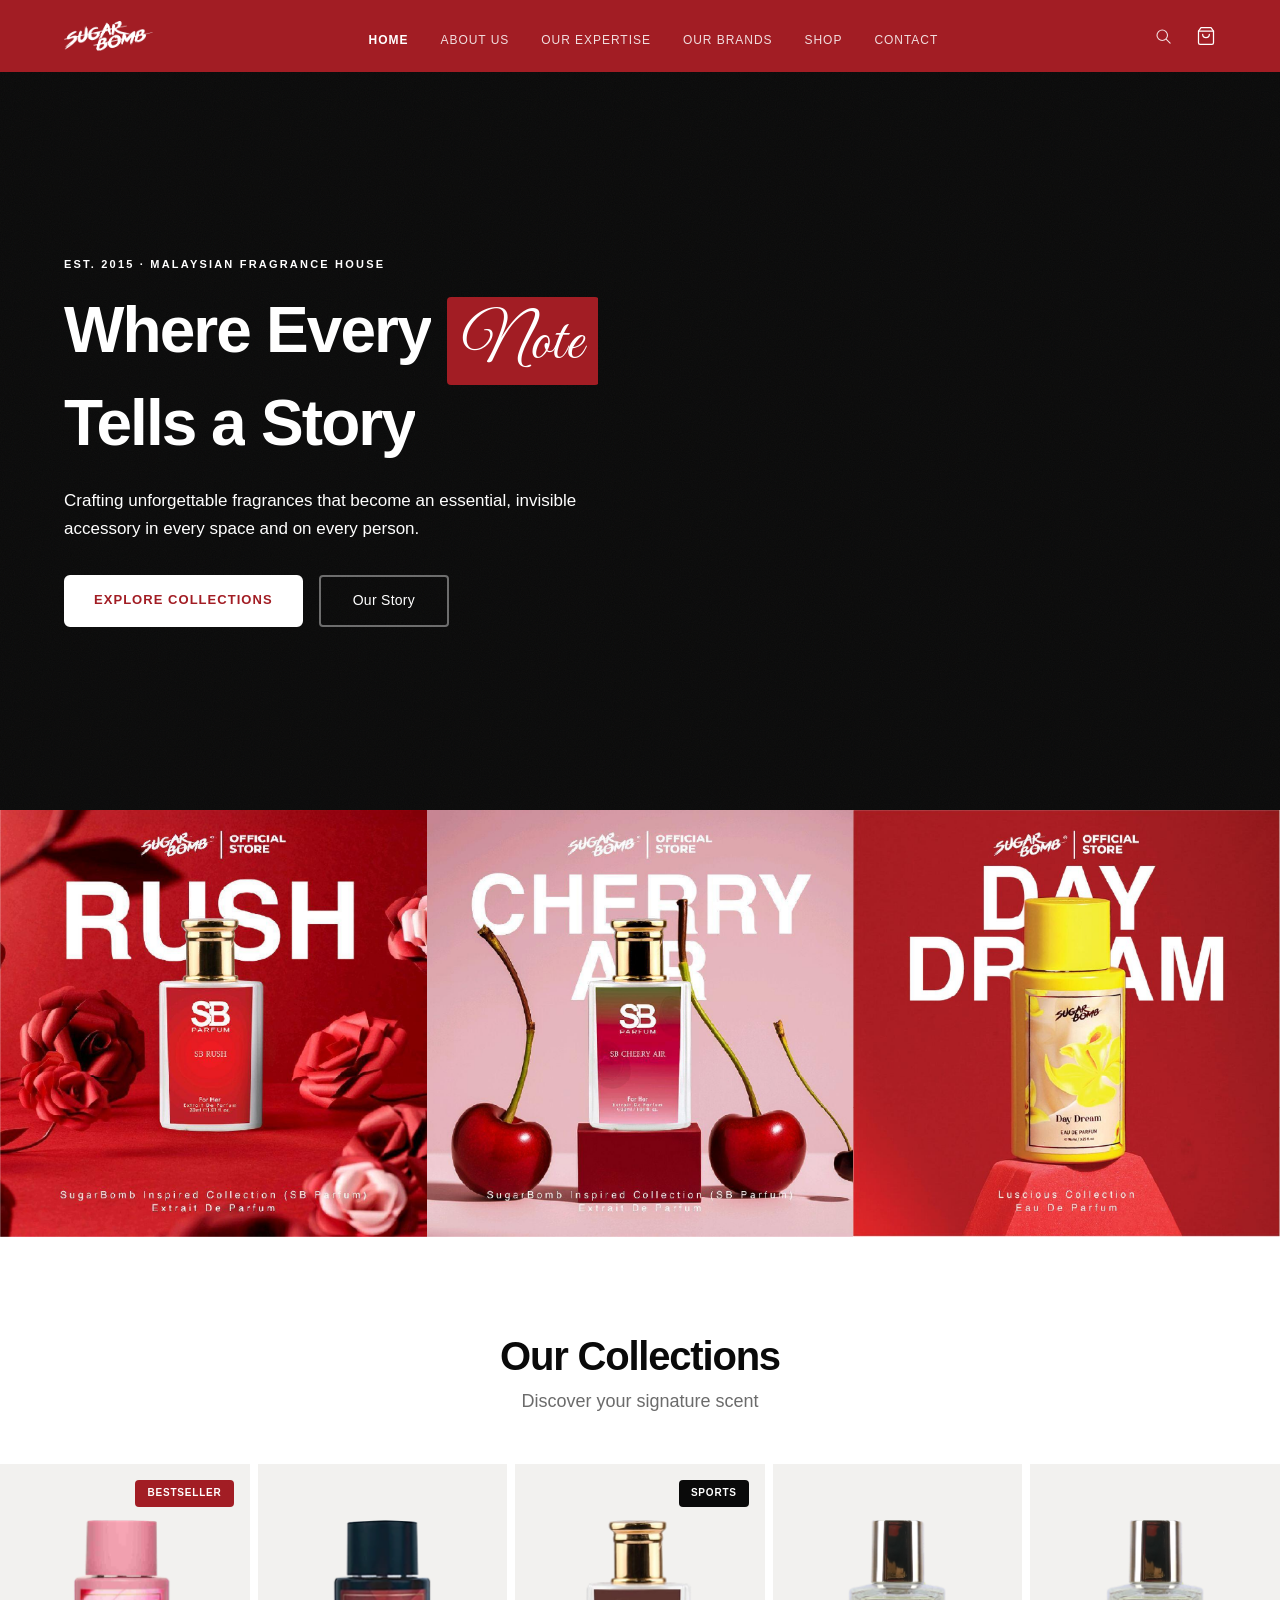
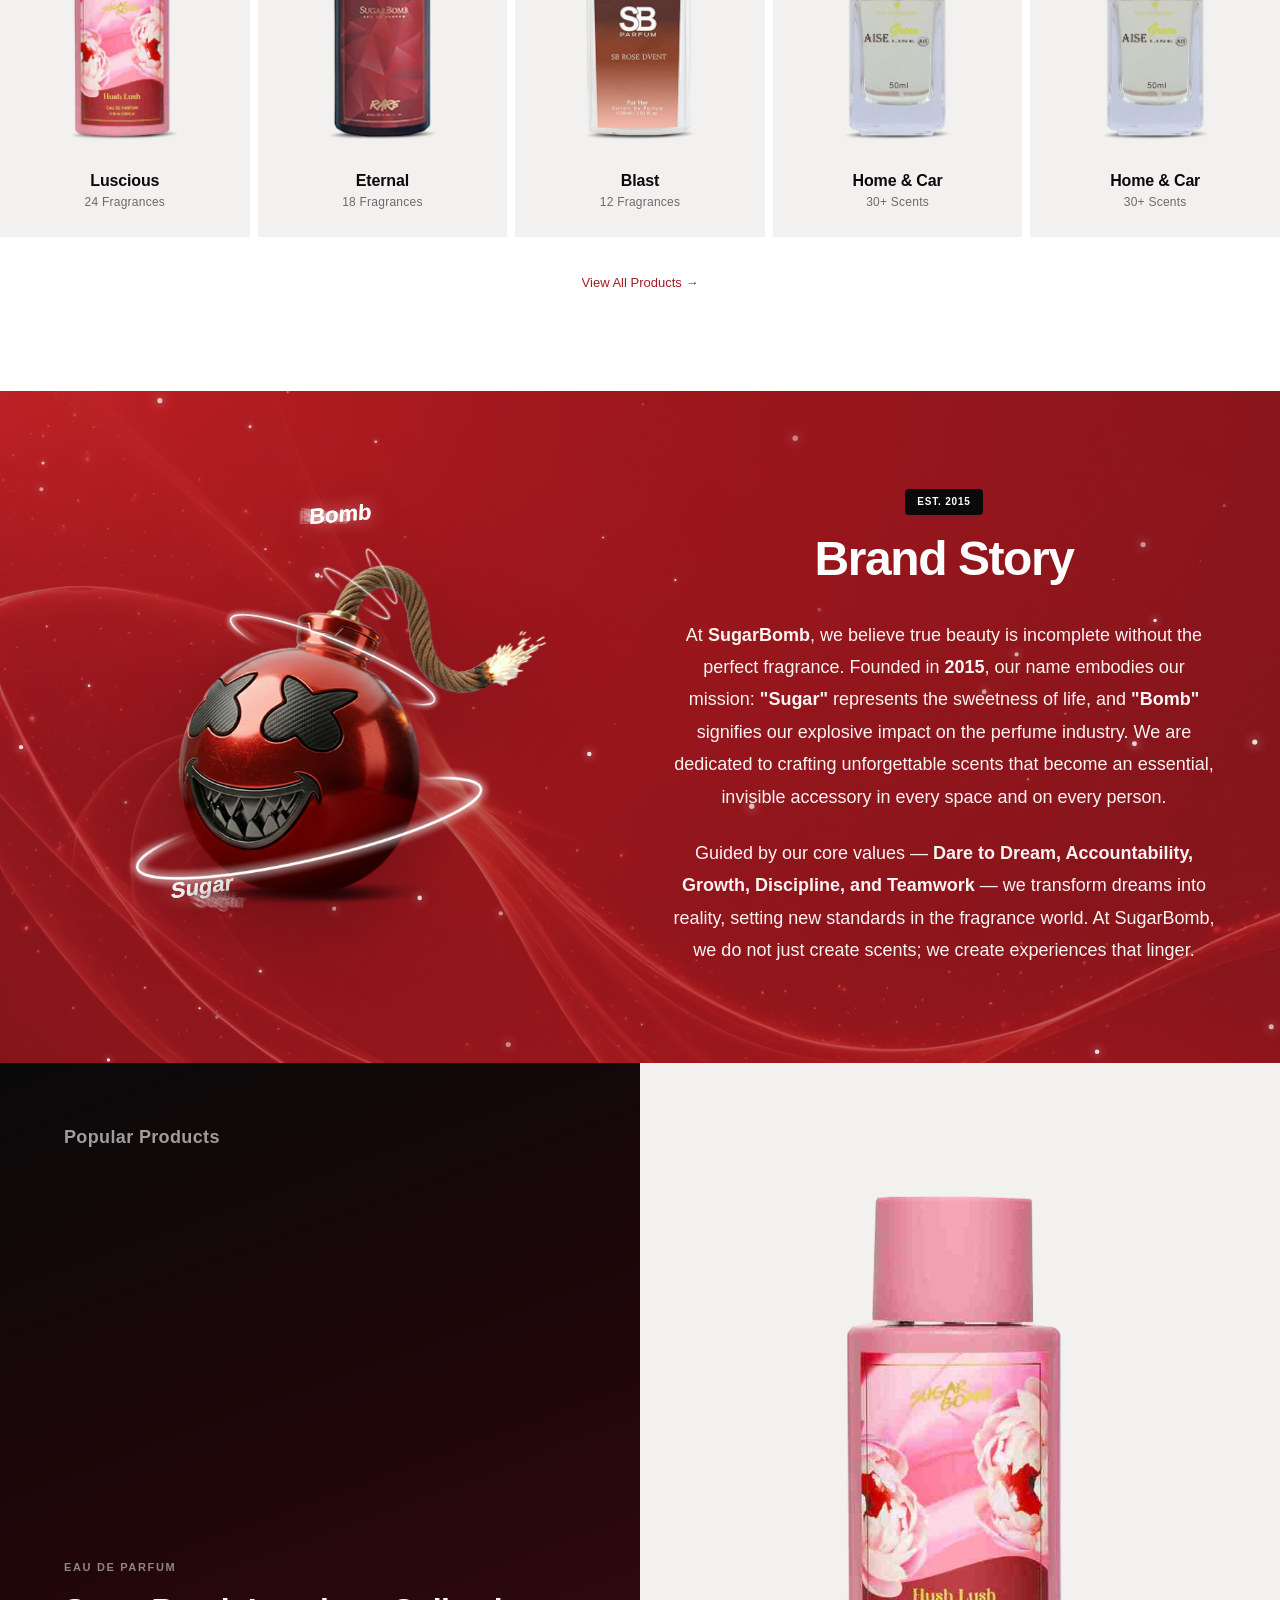
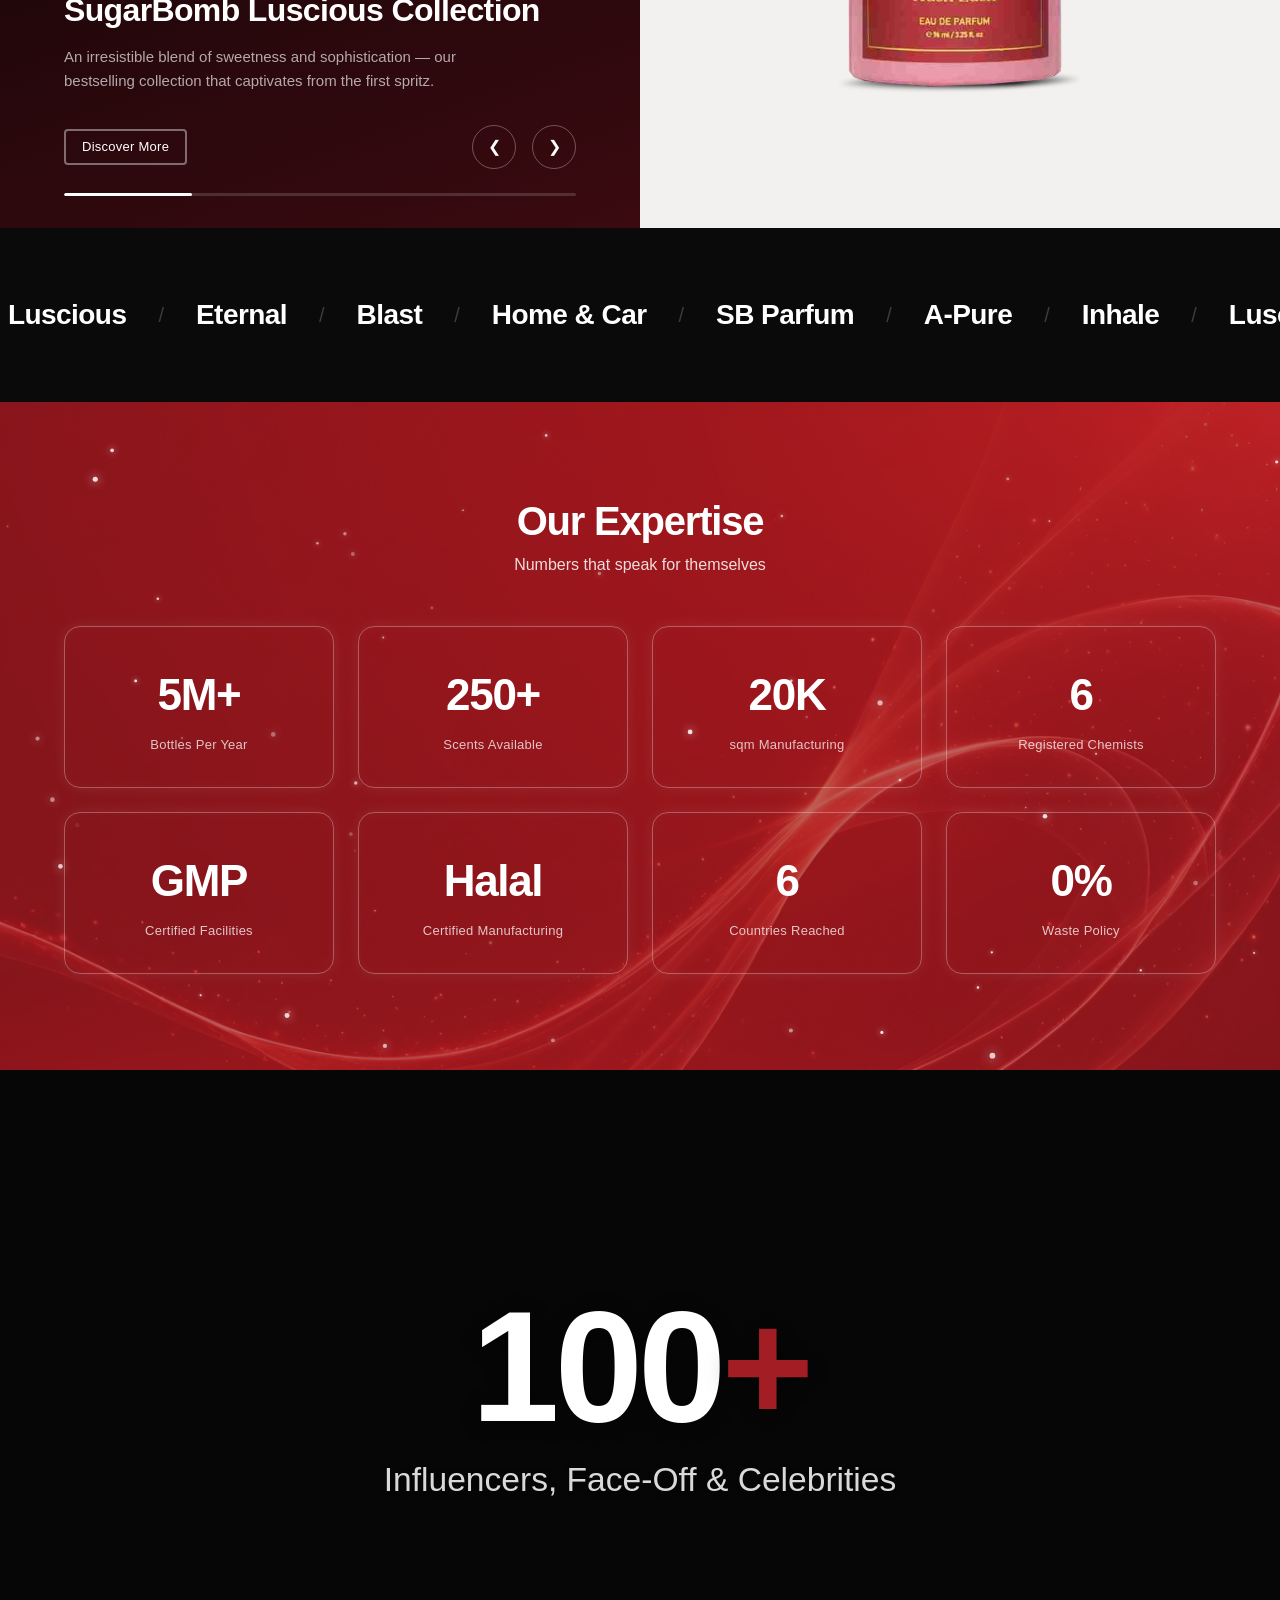
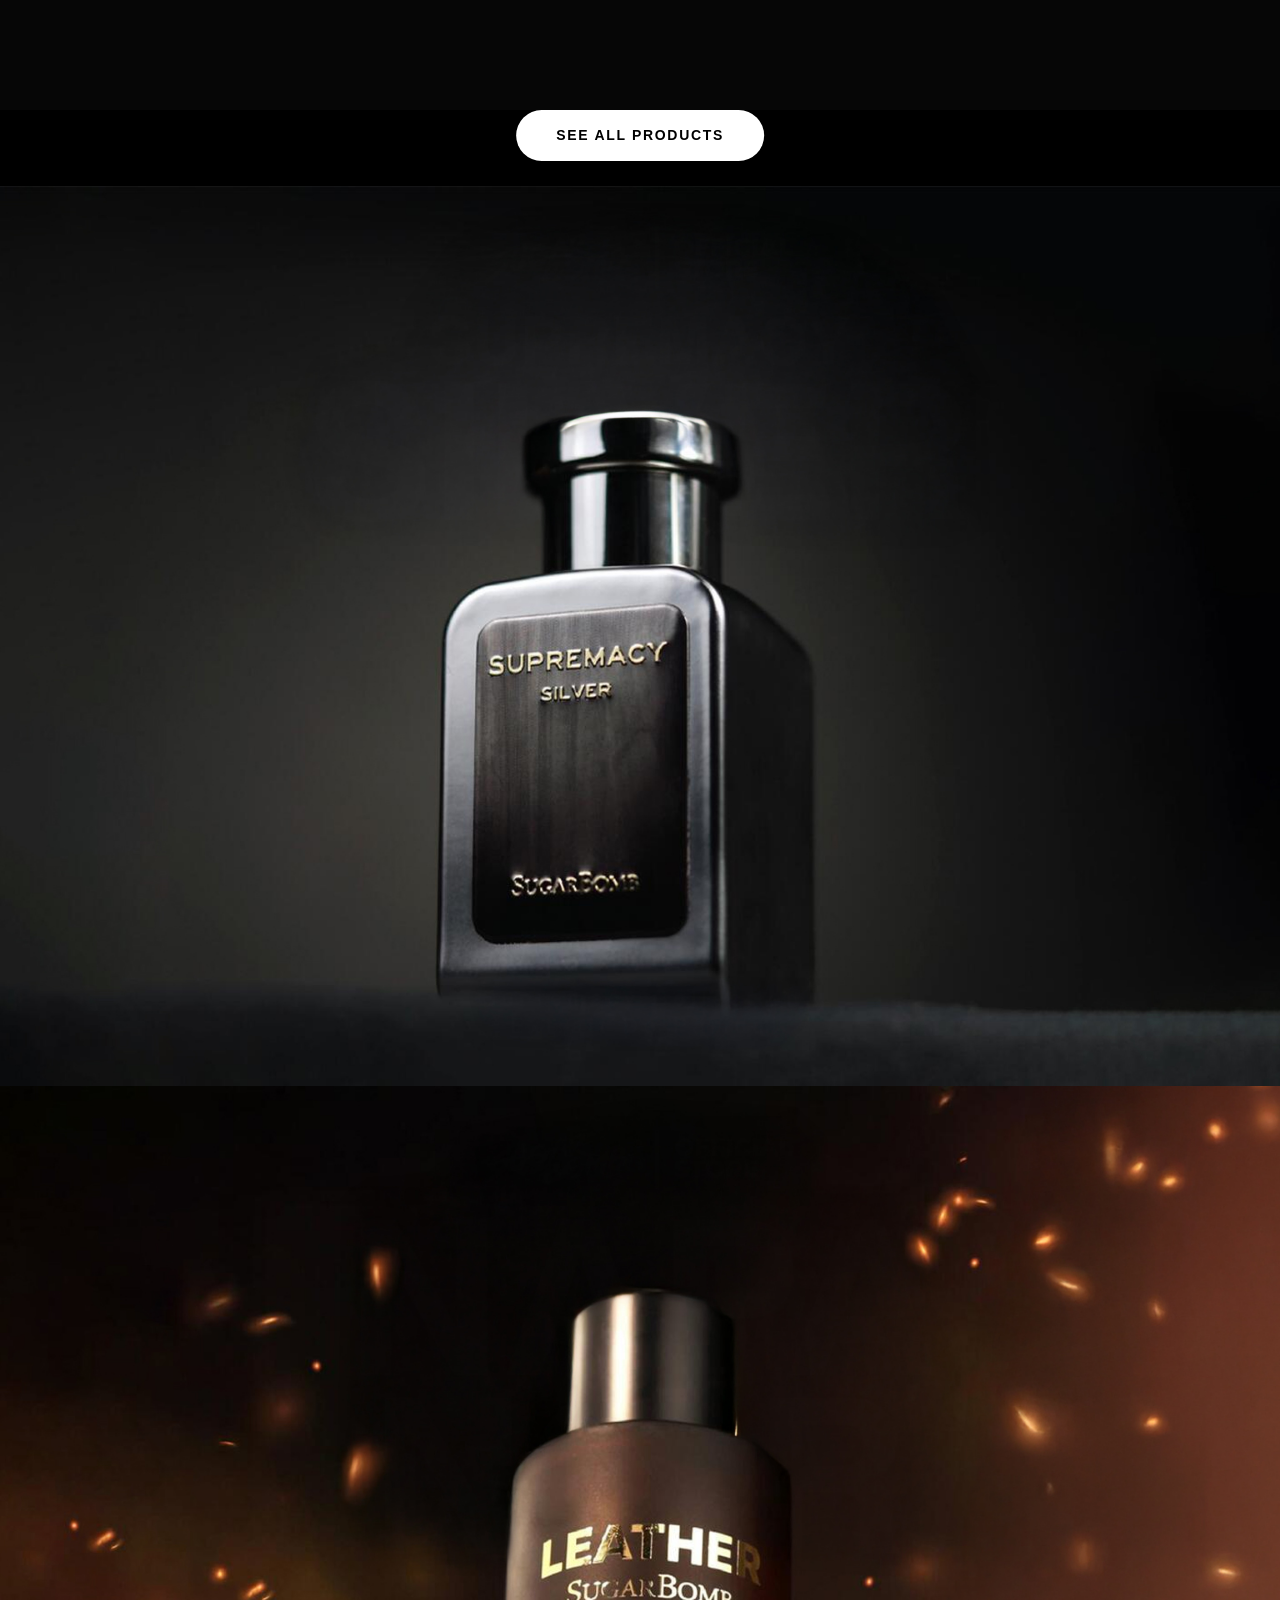
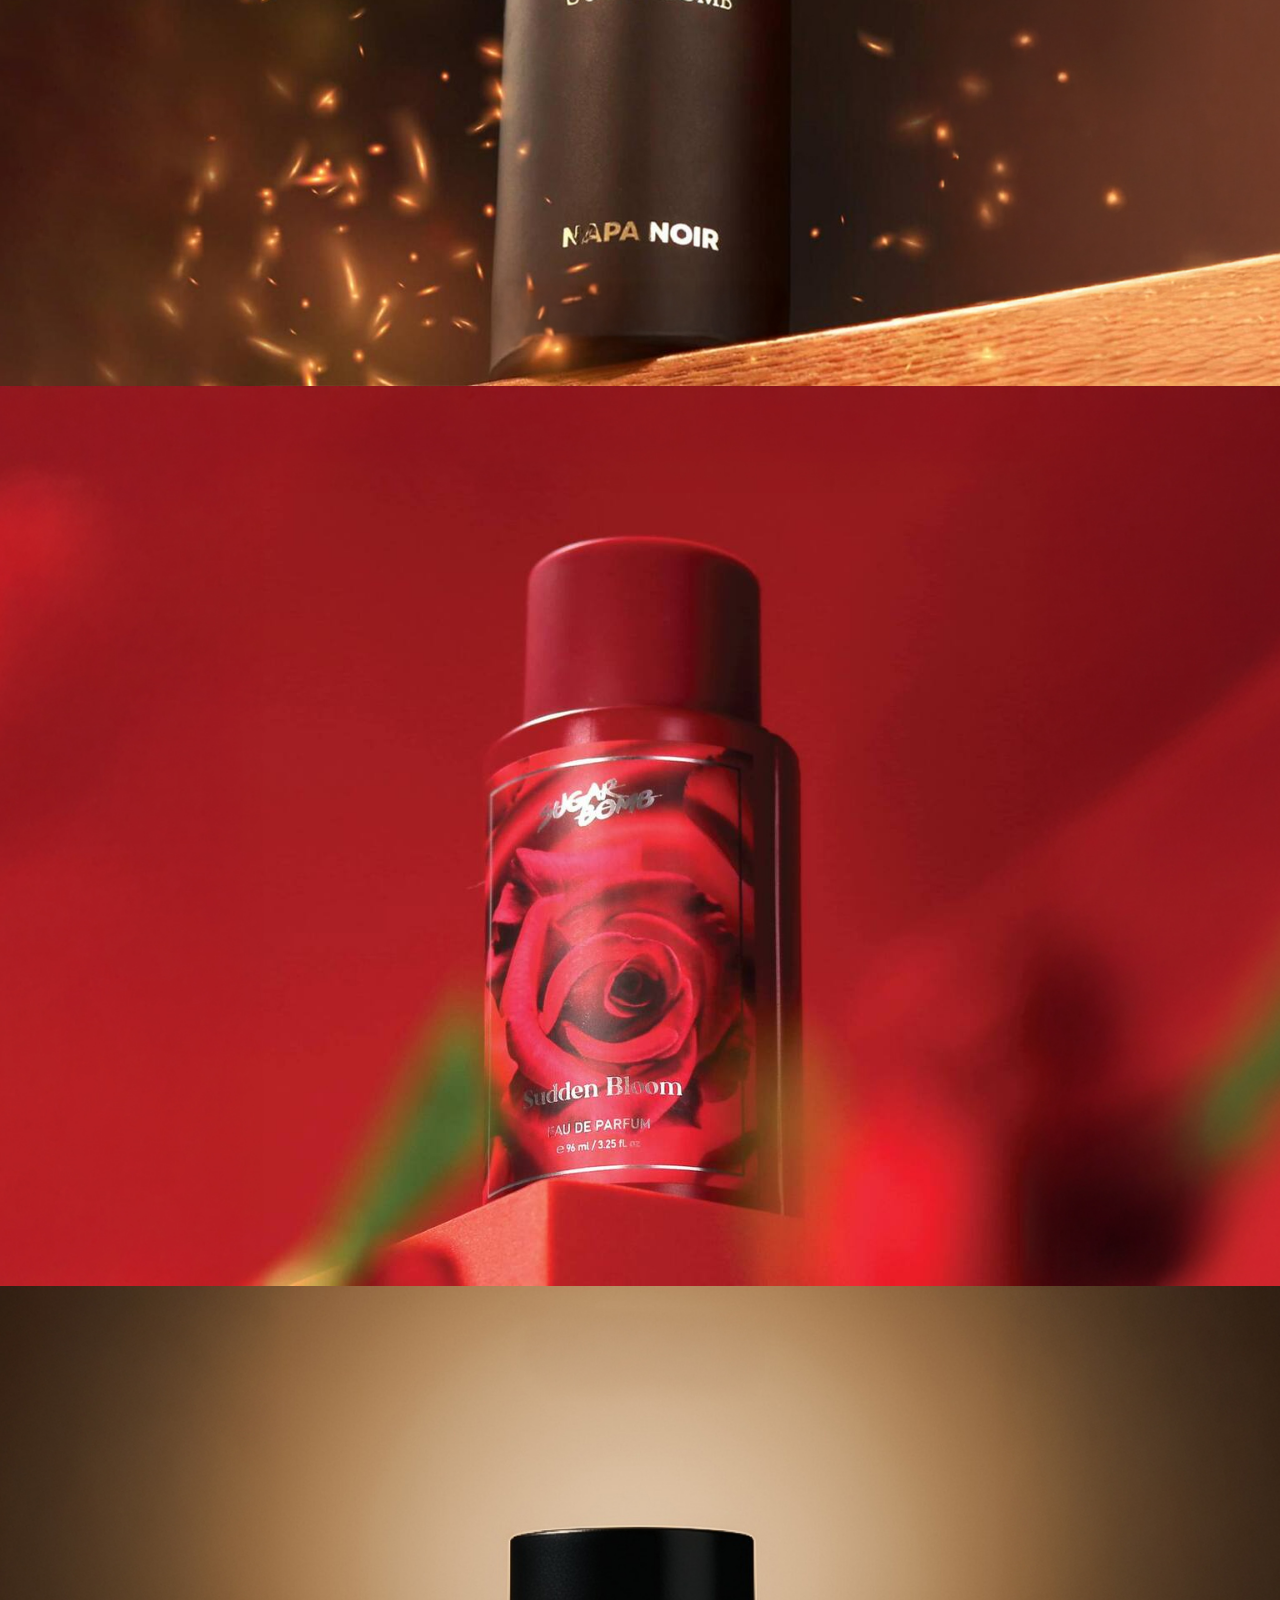
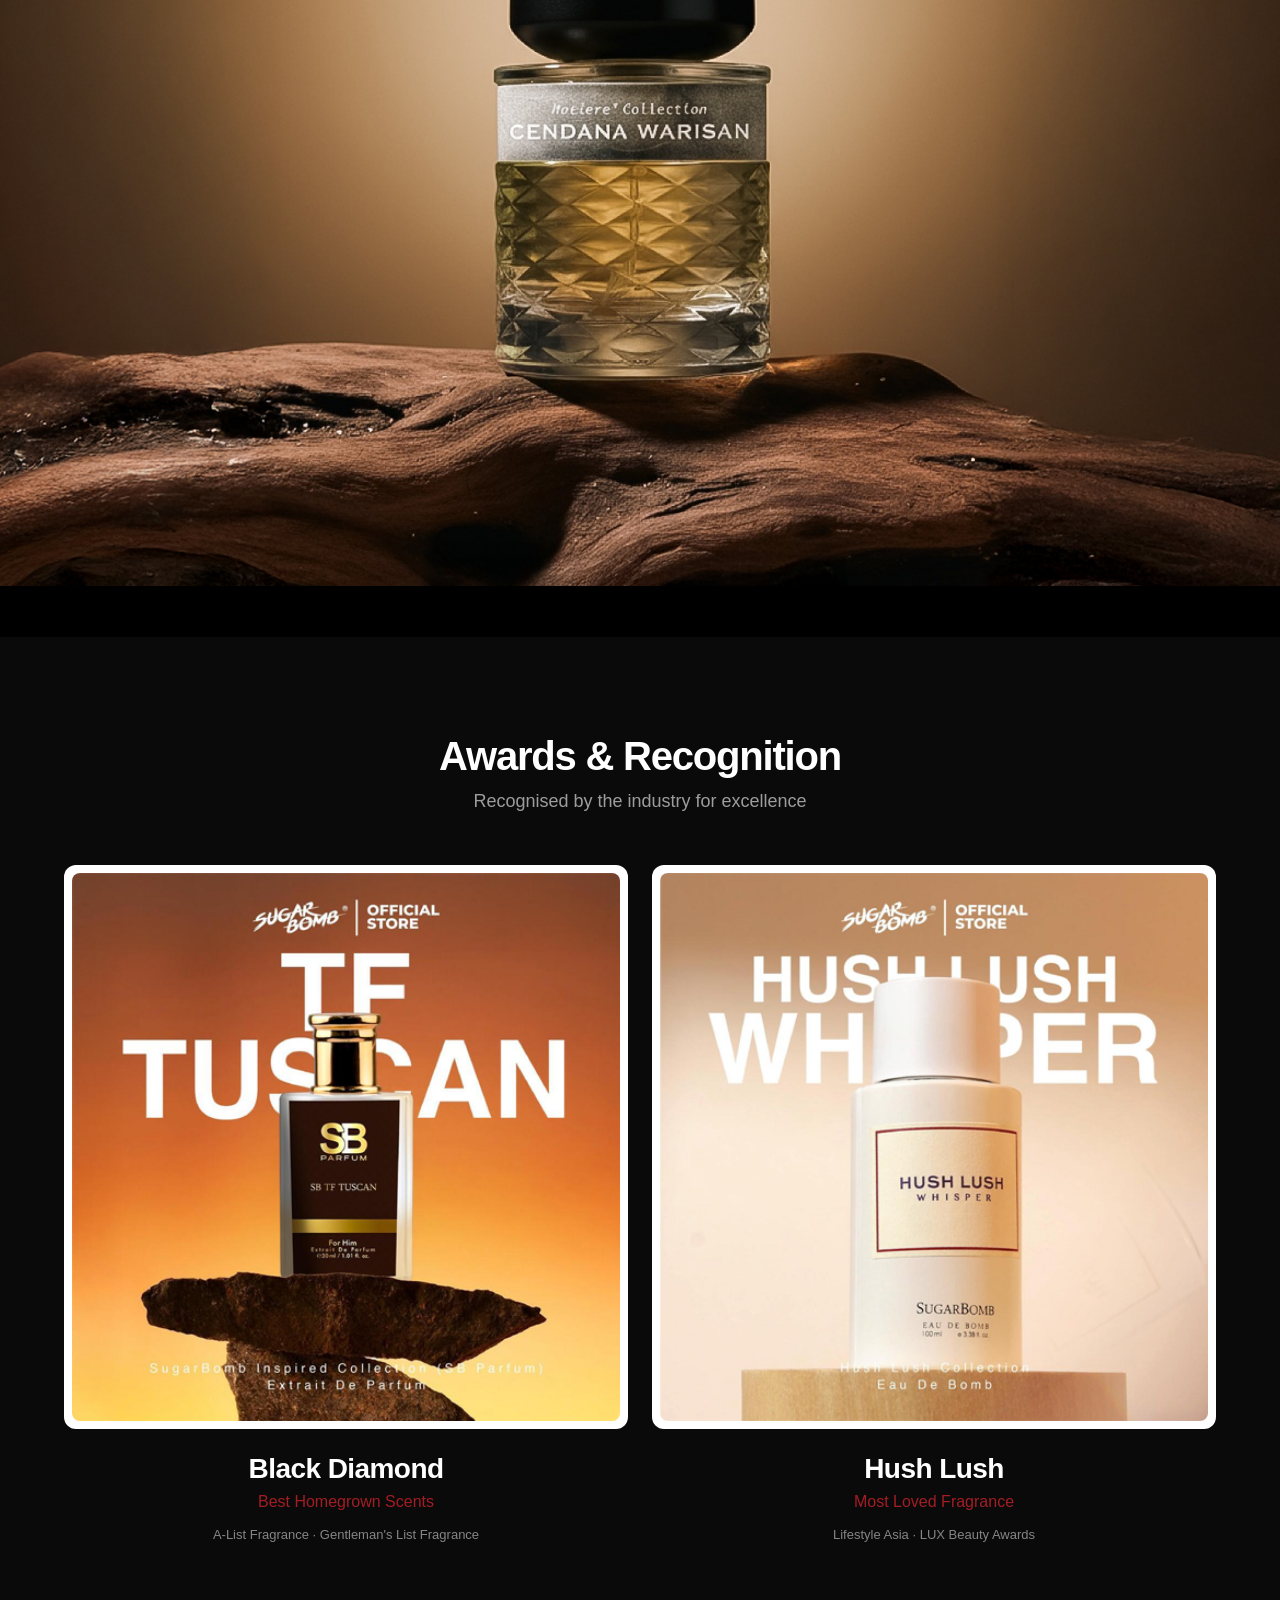
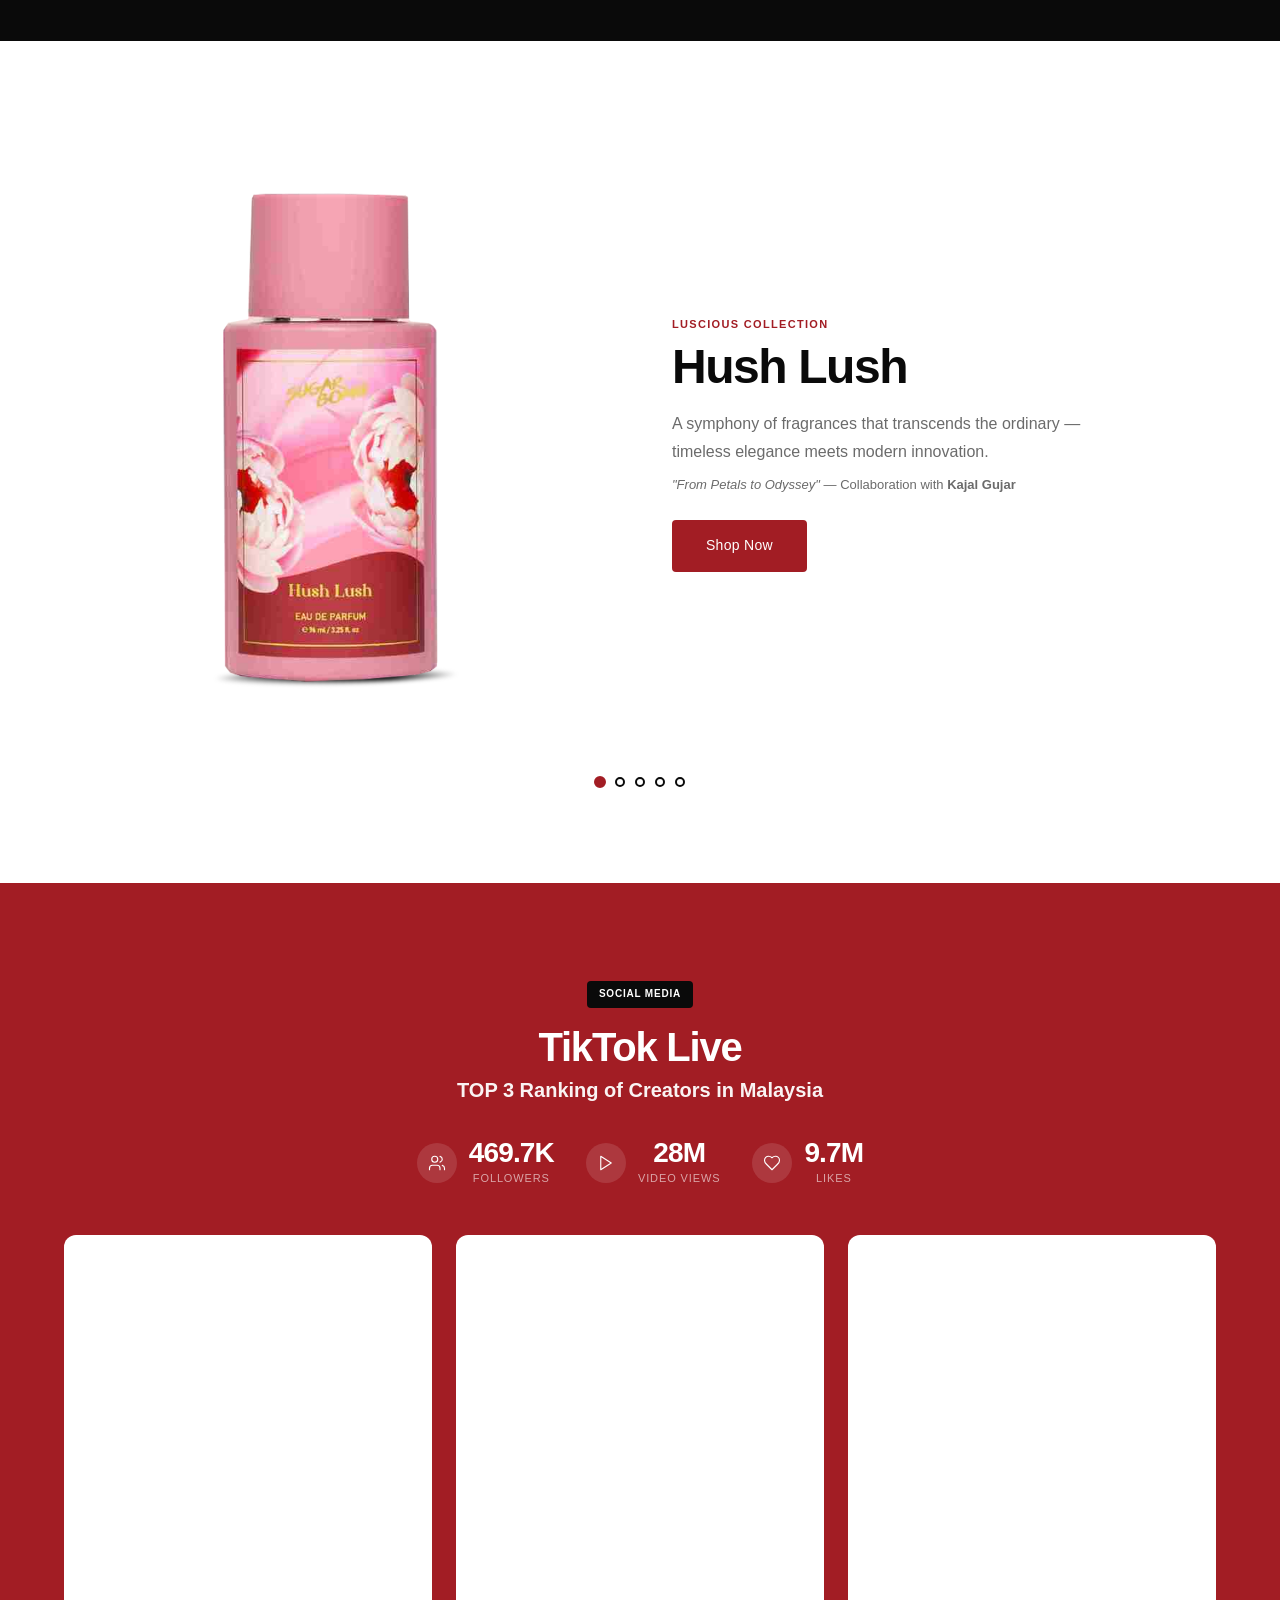
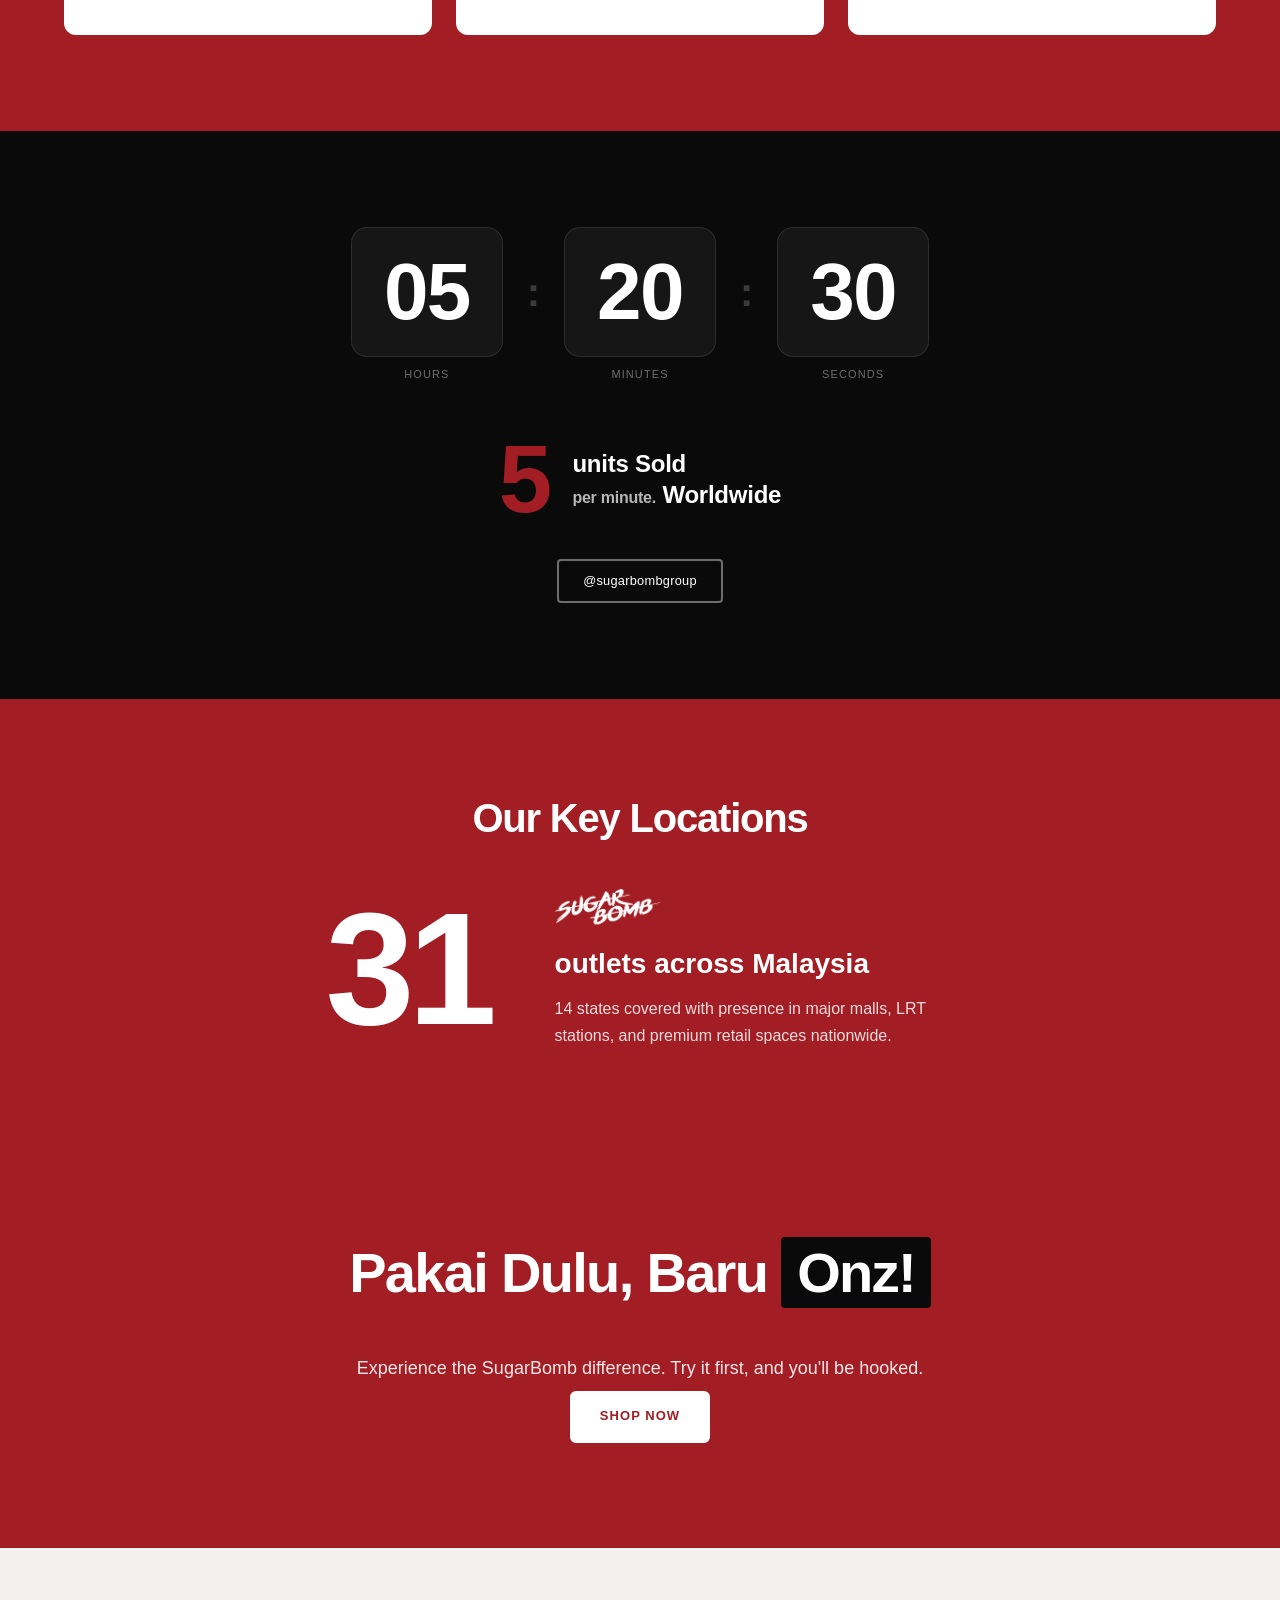
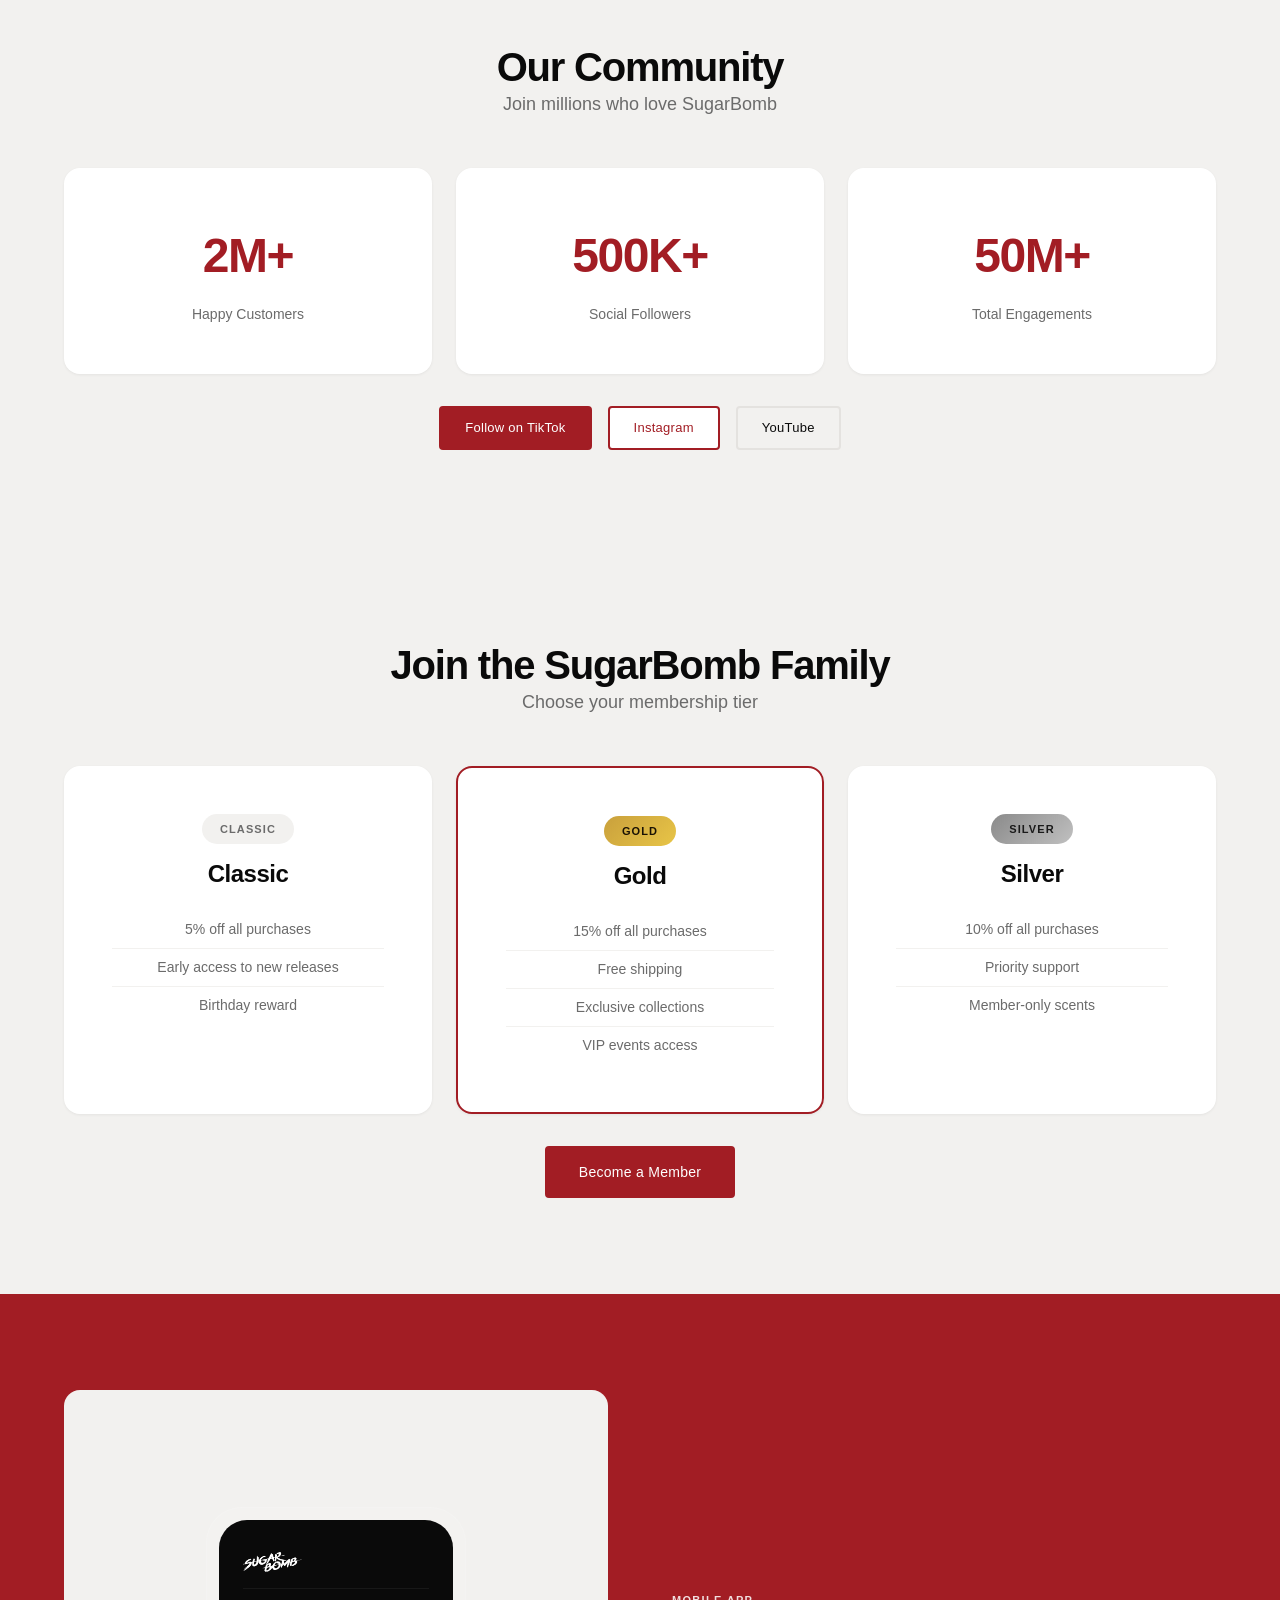
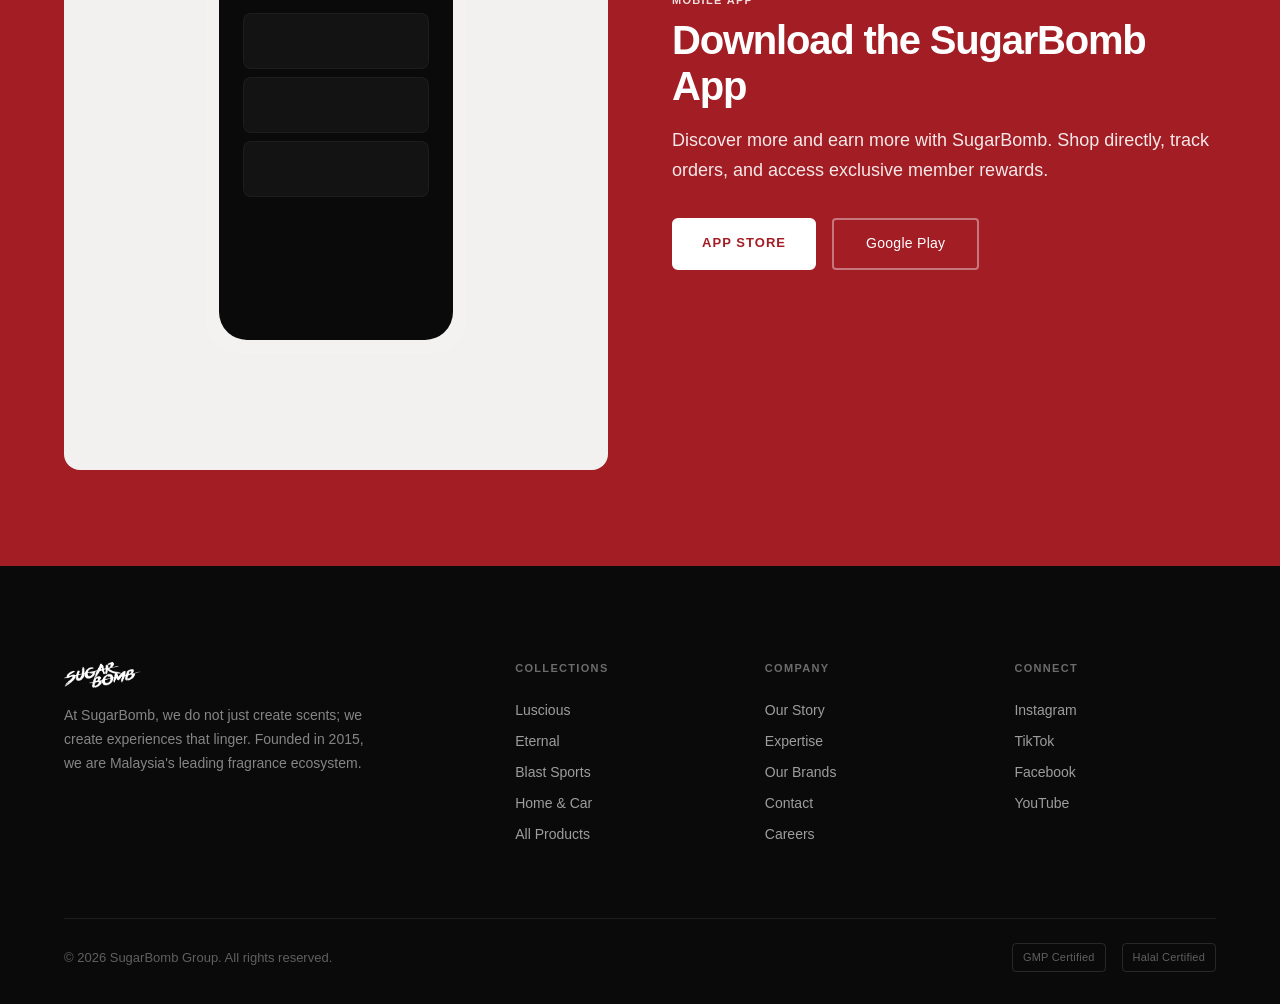
==== commit a6a26b85: "Remove Social Media Links and 6 Countries sections" ====
--- a/index.html
+++ b/index.html
@@ -443,6 +443,57 @@
     </div>
   </section>
 
+  <!-- ============ SOCIAL MEDIA STATS ============ -->
+  <section class="section section--red">
+    <div class="container">
+      <div class="tiktok-section__header text-center animate-on-scroll">
+        <span class="badge badge--black" style="margin-bottom: var(--space-md); display: inline-block;">Social Media</span>
+        <h2 class="display-heading" style="margin-bottom: var(--space-xs);">TikTok Live</h2>
+        <p style="font-size: 1.25rem; font-weight: 700; opacity: 0.95; margin-bottom: var(--space-xl);">TOP 3 Ranking of Creators in Malaysia</p>
+        <div class="tiktok-section__stats" style="justify-content: center;">
+          <div class="tiktok-stat">
+            <div class="tiktok-stat__icon"><svg viewBox="0 0 24 24" style="width:18px;height:18px;stroke:currentColor;fill:none;stroke-width:1.5;stroke-linecap:round;stroke-linejoin:round;"><path d="M16 21v-2a4 4 0 0 0-4-4H6a4 4 0 0 0-4 4v2"/><circle cx="9" cy="7" r="4"/><path d="M22 21v-2a4 4 0 0 0-3-3.87"/><path d="M16 3.13a4 4 0 0 1 0 7.75"/></svg></div>
+            <div>
+              <div class="tiktok-stat__number">469.7K</div>
+              <div class="tiktok-stat__label">Followers</div>
+            </div>
+          </div>
+          <div class="tiktok-stat">
+            <div class="tiktok-stat__icon"><svg viewBox="0 0 24 24" style="width:18px;height:18px;stroke:currentColor;fill:none;stroke-width:1.5;stroke-linecap:round;stroke-linejoin:round;"><polygon points="5 3 19 12 5 21 5 3"/></svg></div>
+            <div>
+              <div class="tiktok-stat__number">28M</div>
+              <div class="tiktok-stat__label">Video Views</div>
+            </div>
+          </div>
+          <div class="tiktok-stat">
+            <div class="tiktok-stat__icon"><svg viewBox="0 0 24 24" style="width:18px;height:18px;stroke:currentColor;fill:none;stroke-width:1.5;stroke-linecap:round;stroke-linejoin:round;"><path d="M19 14c1.49-1.46 3-3.21 3-5.5A5.5 5.5 0 0 0 16.5 3c-1.76 0-3 .5-4.5 2-1.5-1.5-2.74-2-4.5-2A5.5 5.5 0 0 0 2 8.5c0 2.3 1.5 4.05 3 5.5l7 7Z"/></svg></div>
+            <div>
+              <div class="tiktok-stat__number">9.7M</div>
+              <div class="tiktok-stat__label">Likes</div>
+            </div>
+          </div>
+        </div>
+      </div>
+      <div class="tiktok-section__embeds animate-on-scroll delay-1">
+        <div class="tiktok-section__embed">
+          <blockquote class="tiktok-embed" cite="https://www.tiktok.com/@sugarbombhq" data-unique-id="sugarbombhq" data-embed-from="embed_page" data-embed-type="creator" style="max-width:100%;min-width:250px;">
+            <section><a target="_blank" href="https://www.tiktok.com/@sugarbombhq">@sugarbombhq</a></section>
+          </blockquote>
+        </div>
+        <div class="tiktok-section__embed">
+          <blockquote class="tiktok-embed" cite="https://www.tiktok.com/@sugarbombgroup" data-unique-id="sugarbombgroup" data-embed-from="embed_page" data-embed-type="creator" style="max-width:100%;min-width:250px;">
+            <section><a target="_blank" href="https://www.tiktok.com/@sugarbombgroup">@sugarbombgroup</a></section>
+          </blockquote>
+        </div>
+        <div class="tiktok-section__embed">
+          <blockquote class="tiktok-embed" cite="https://www.tiktok.com/@sugarbombhq.extended" data-unique-id="sugarbombhq.extended" data-embed-from="embed_page" data-embed-type="creator" style="max-width:100%;min-width:250px;">
+            <section><a target="_blank" href="https://www.tiktok.com/@sugarbombhq.extended">@sugarbombhq.extended</a></section>
+          </blockquote>
+        </div>
+      </div>
+    </div>
+  </section>
+
   <!-- ============ SALES COUNTER ============ -->
   <section class="section section--black">
     <div class="container text-center">
@@ -491,59 +542,6 @@
           <p style="font-size: 1.75rem; font-weight: 700; margin-bottom: var(--space-sm);">outlets across Malaysia</p>
           <p style="opacity: 0.85; line-height: 1.7; max-width: 400px;">14 states covered with presence in major malls, LRT stations, and premium retail spaces nationwide.</p>
         </div>
-      </div>
-    </div>
-  </section>
-
-  <!-- ============ SOCIAL MEDIA LINKS ============ -->
-  <section class="section">
-    <div class="container">
-      <div class="text-center" style="margin-bottom: var(--space-2xl);">
-        <h2 class="display-heading animate-on-scroll">Social Media</h2>
-      </div>
-      <div class="social-links animate-on-scroll" style="max-width: 640px; margin: 0 auto;">
-          <div class="social-link-item">
-            <span class="social-link-item__icon"><svg viewBox="0 0 24 24" style="width:16px;height:16px;stroke:currentColor;fill:none;stroke-width:1.5;stroke-linecap:round;stroke-linejoin:round;"><circle cx="12" cy="12" r="10"/><path d="M2 12h20"/><path d="M12 2a15.3 15.3 0 0 1 4 10 15.3 15.3 0 0 1-4 10 15.3 15.3 0 0 1-4-10 15.3 15.3 0 0 1 4-10Z"/></svg></span>
-            <div>
-              <strong>Website</strong>
-              <p class="text-muted text-sm">www.sugarbombgroup.com</p>
-            </div>
-          </div>
-          <div class="social-link-item">
-            <span class="social-link-item__icon"><svg viewBox="0 0 24 24" style="width:16px;height:16px;stroke:currentColor;fill:none;stroke-width:1.5;stroke-linecap:round;stroke-linejoin:round;"><path d="M9 18V5l12-2v13"/><circle cx="6" cy="18" r="3"/><circle cx="18" cy="16" r="3"/></svg></span>
-            <div>
-              <strong>TikTok</strong>
-              <p class="text-muted text-sm">@sugarbombgroup</p>
-            </div>
-          </div>
-          <div class="social-link-item">
-            <span class="social-link-item__icon"><svg viewBox="0 0 24 24" style="width:16px;height:16px;stroke:currentColor;fill:none;stroke-width:1.5;stroke-linecap:round;stroke-linejoin:round;"><rect width="20" height="20" x="2" y="2" rx="5" ry="5"/><path d="M16 11.37A4 4 0 1 1 12.63 8 4 4 0 0 1 16 11.37z"/><line x1="17.5" y1="6.5" x2="17.51" y2="6.5"/></svg></span>
-            <div>
-              <strong>Instagram</strong>
-              <p class="text-muted text-sm">@sugarbombgroup</p>
-            </div>
-          </div>
-          <div class="social-link-item">
-            <span class="social-link-item__icon">f</span>
-            <div>
-              <strong>Facebook</strong>
-              <p class="text-muted text-sm">SugarBomb</p>
-            </div>
-          </div>
-          <div class="social-link-item">
-            <span class="social-link-item__icon">X</span>
-            <div>
-              <strong>X (Twitter)</strong>
-              <p class="text-muted text-sm">@sugarbombgroup</p>
-            </div>
-          </div>
-          <div class="social-link-item">
-            <span class="social-link-item__icon"><svg viewBox="0 0 24 24" style="width:16px;height:16px;stroke:currentColor;fill:none;stroke-width:1.5;stroke-linecap:round;stroke-linejoin:round;"><polygon points="5 3 19 12 5 21 5 3"/></svg></span>
-            <div>
-              <strong>YouTube</strong>
-              <p class="text-muted text-sm">sugarbombtv</p>
-            </div>
-          </div>
       </div>
     </div>
   </section>
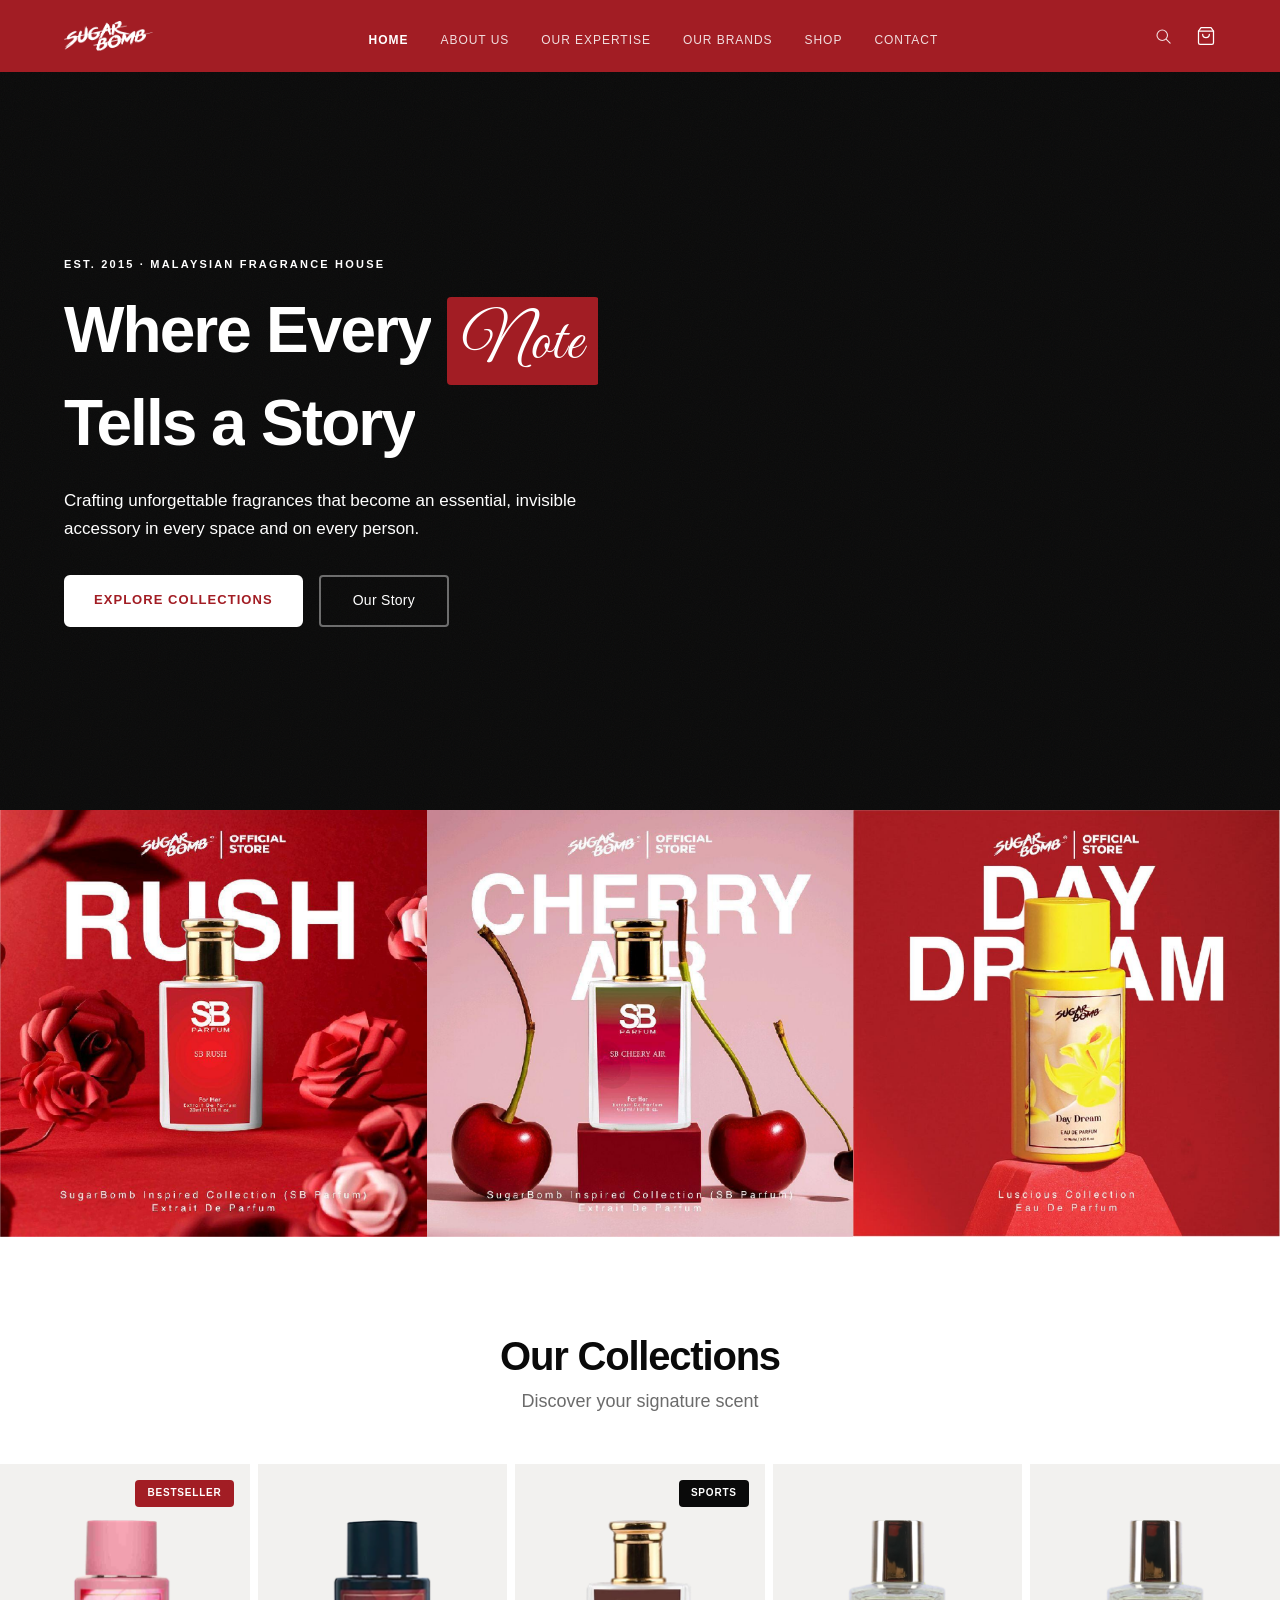
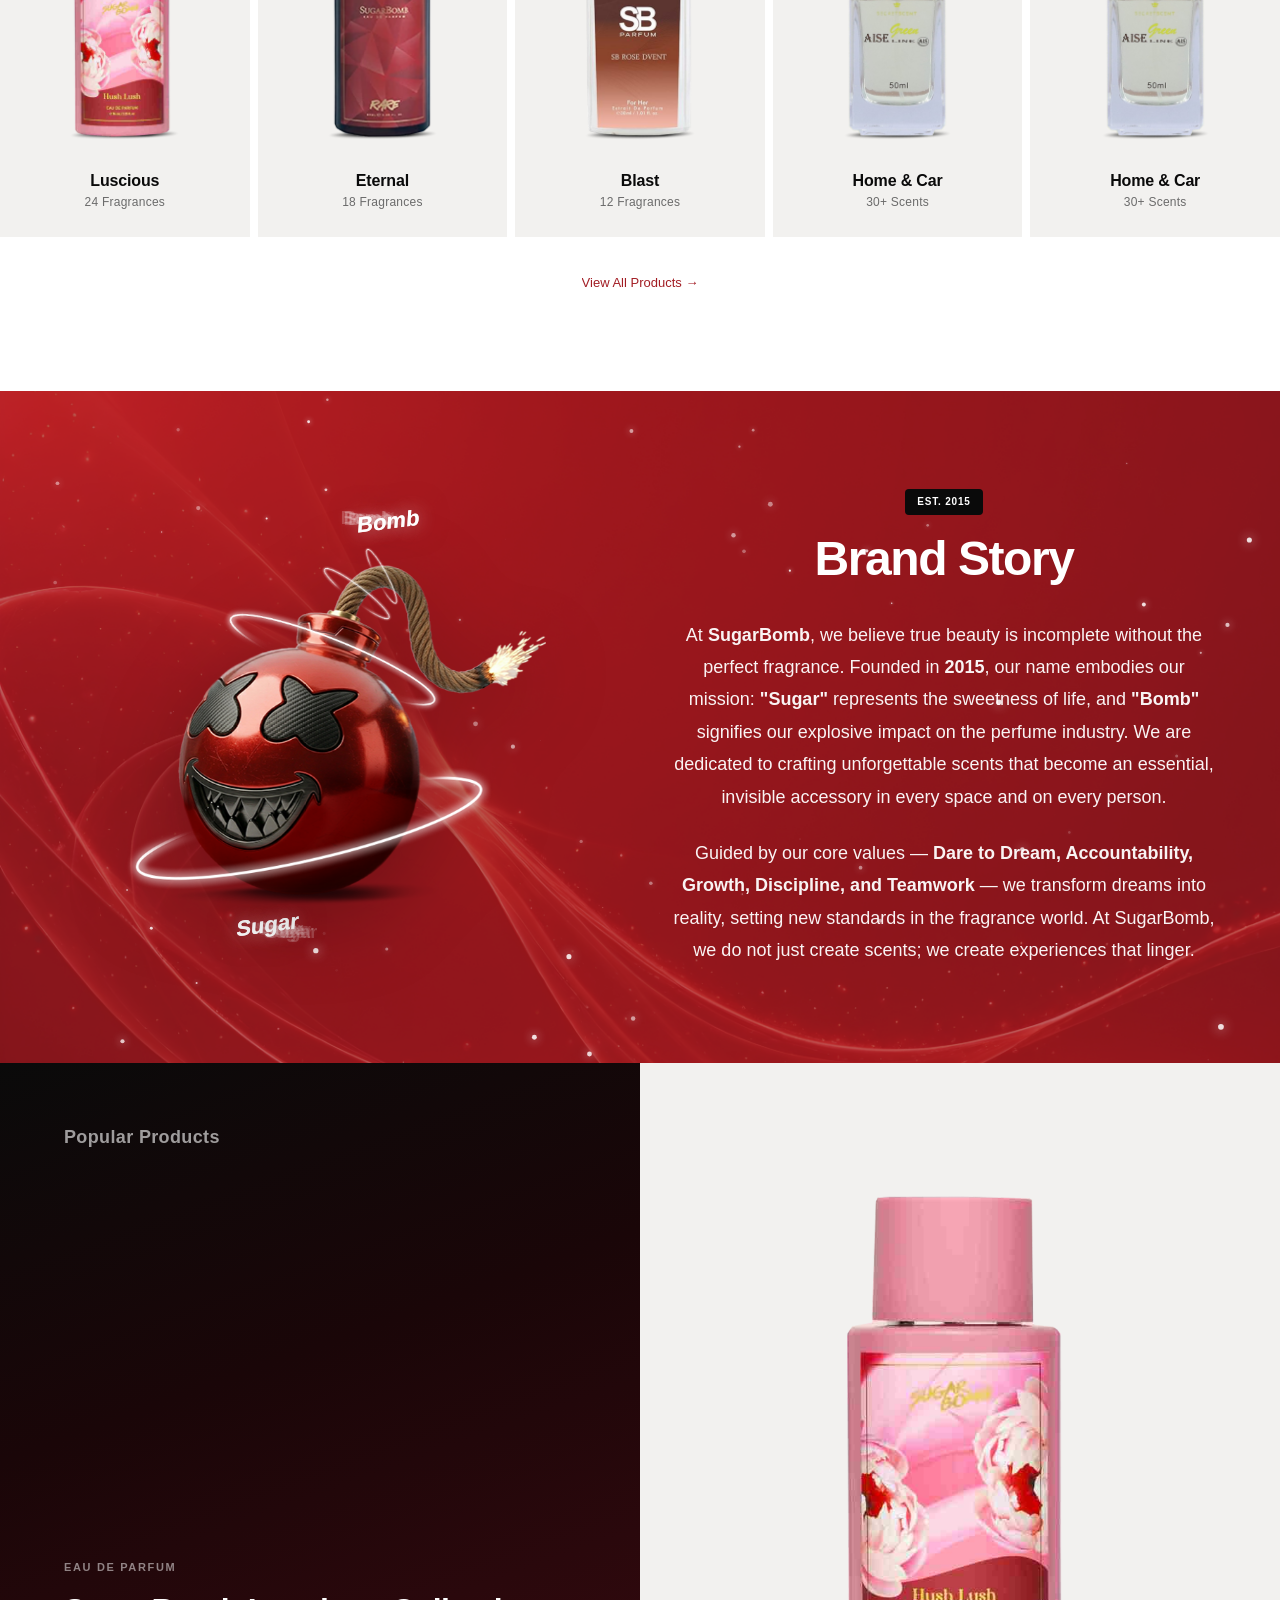
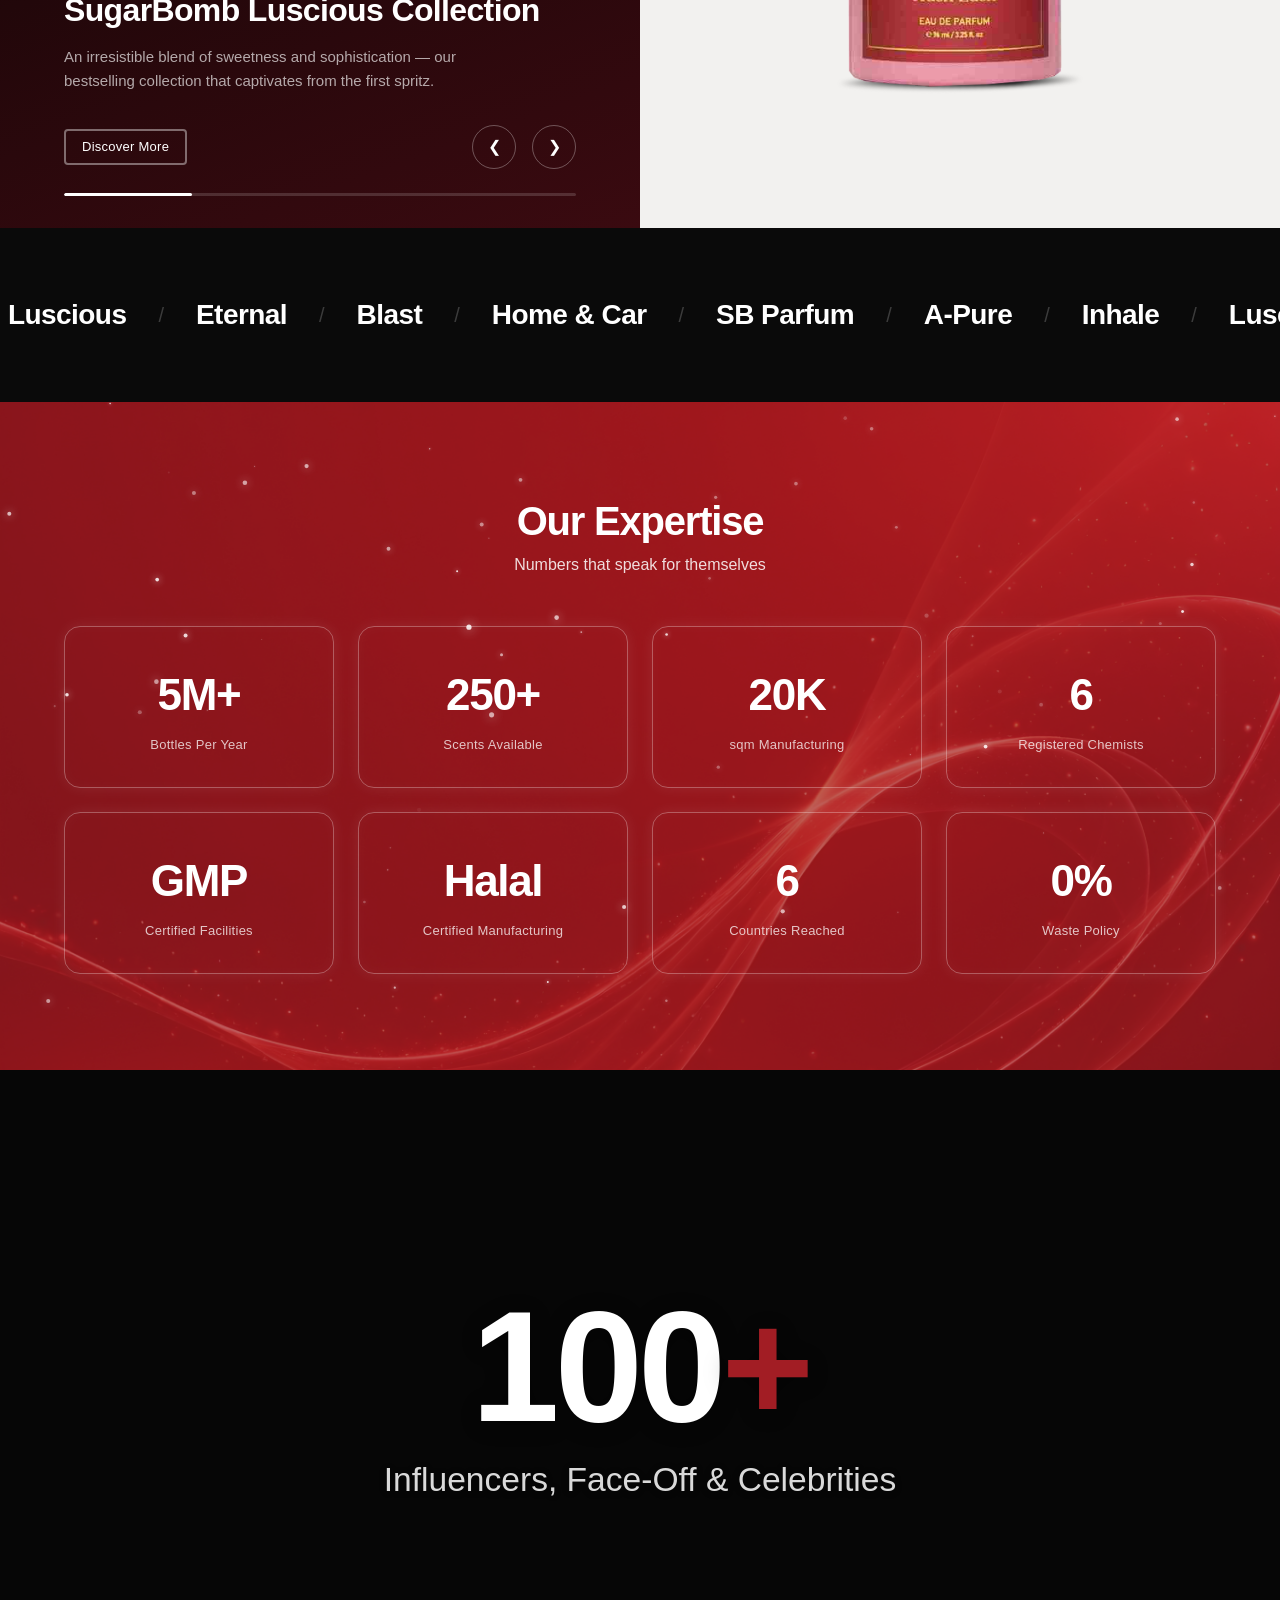
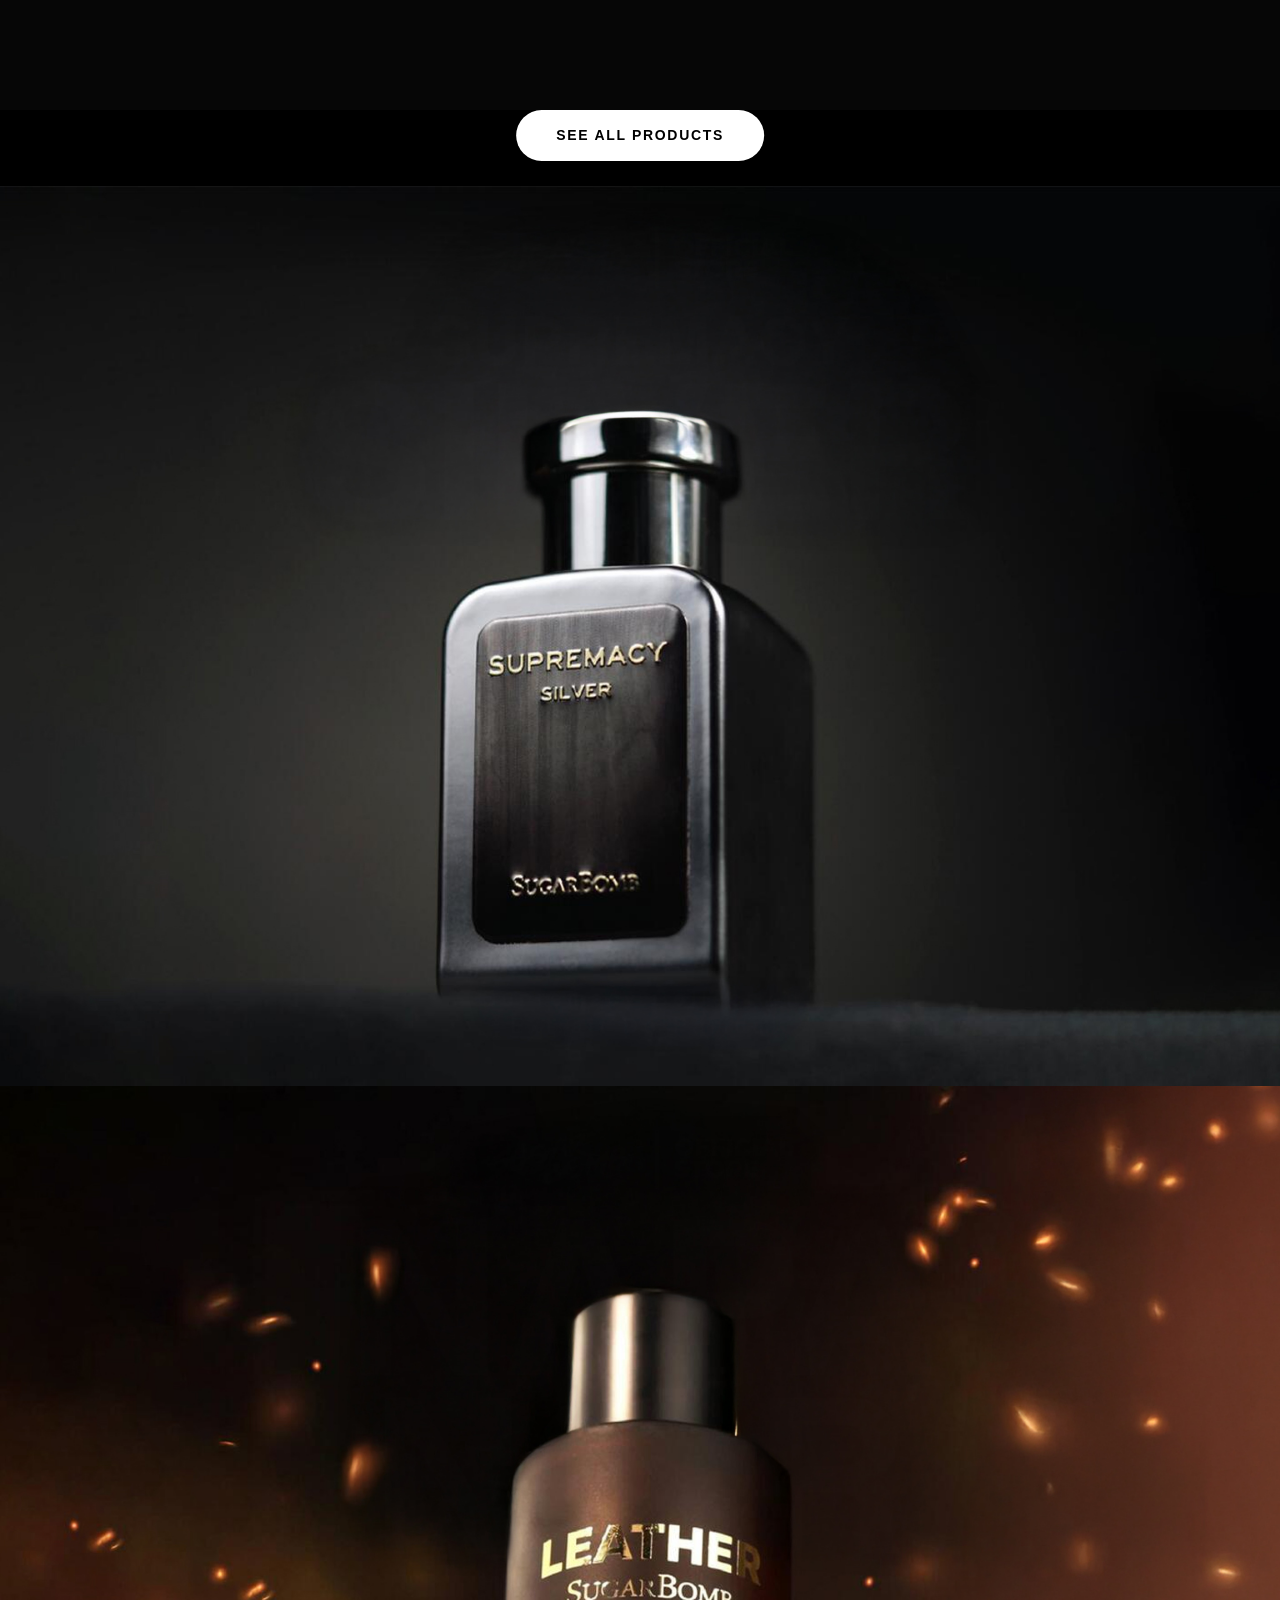
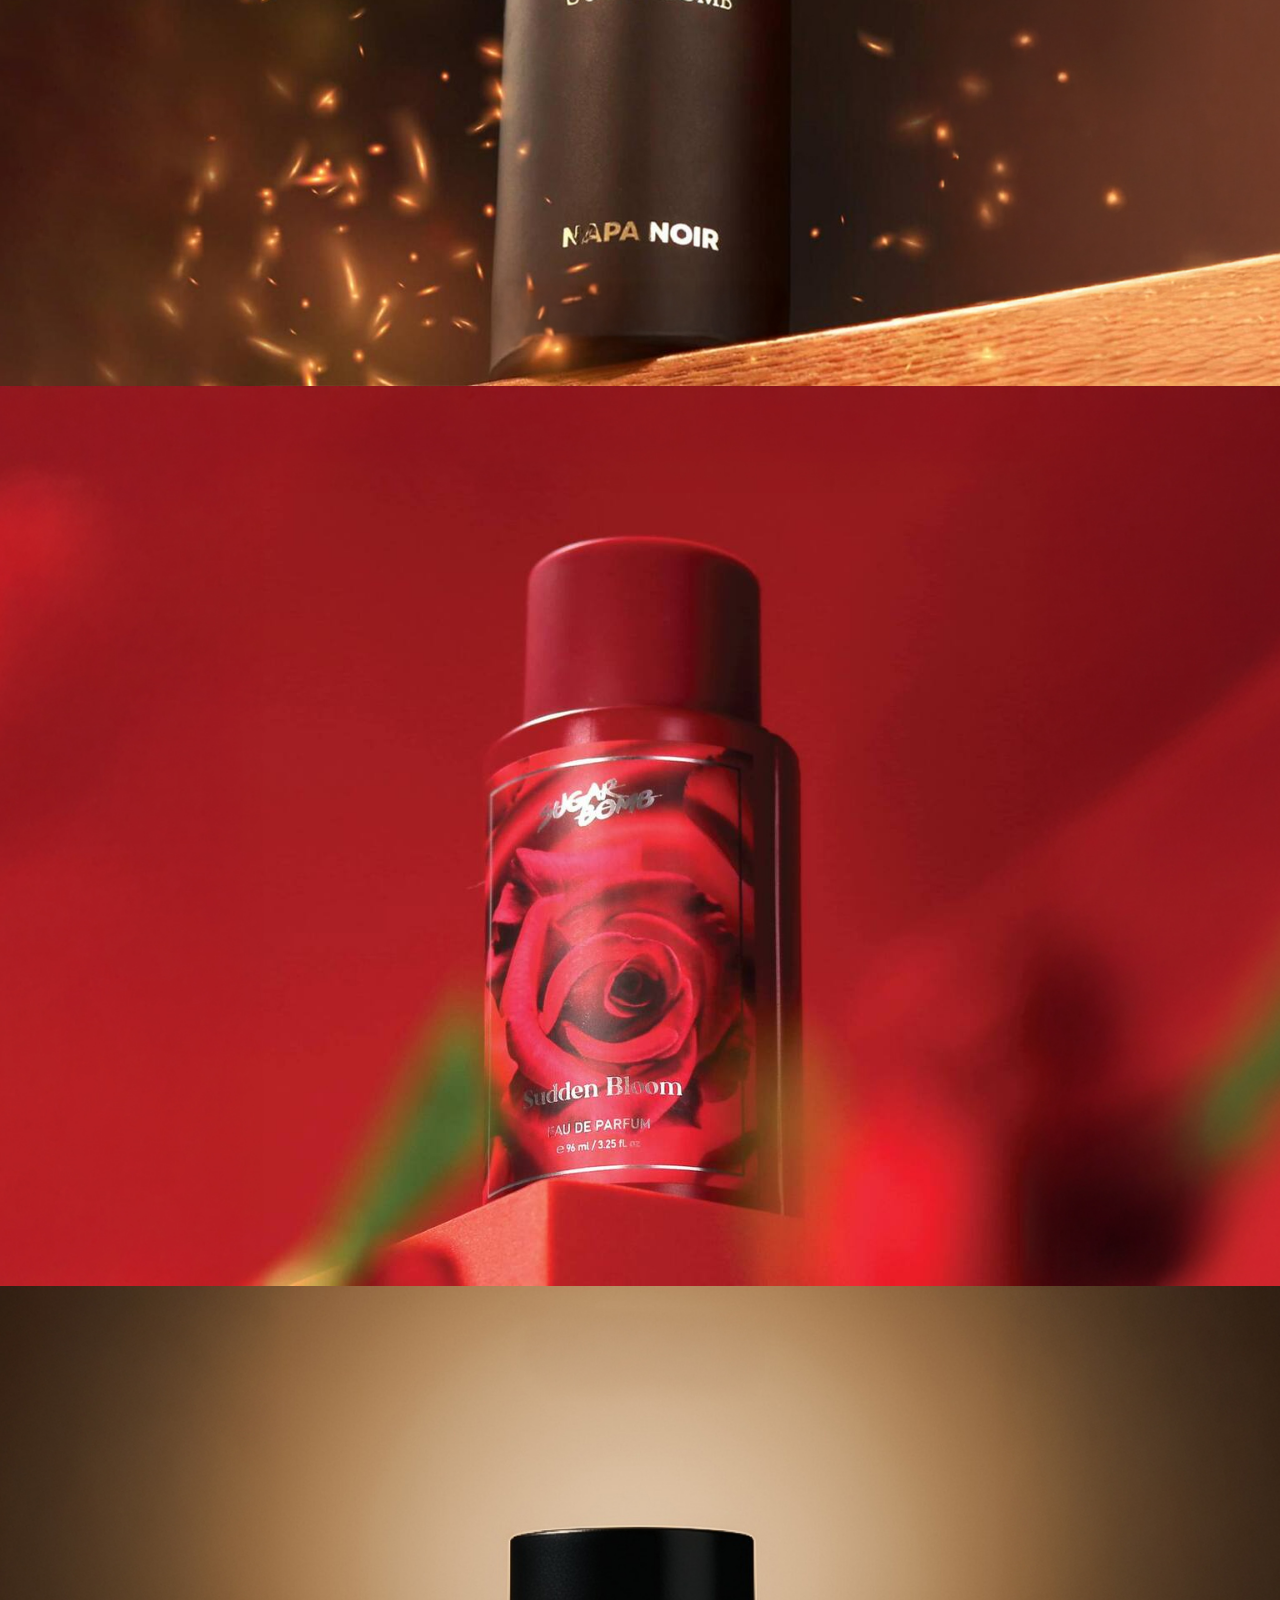
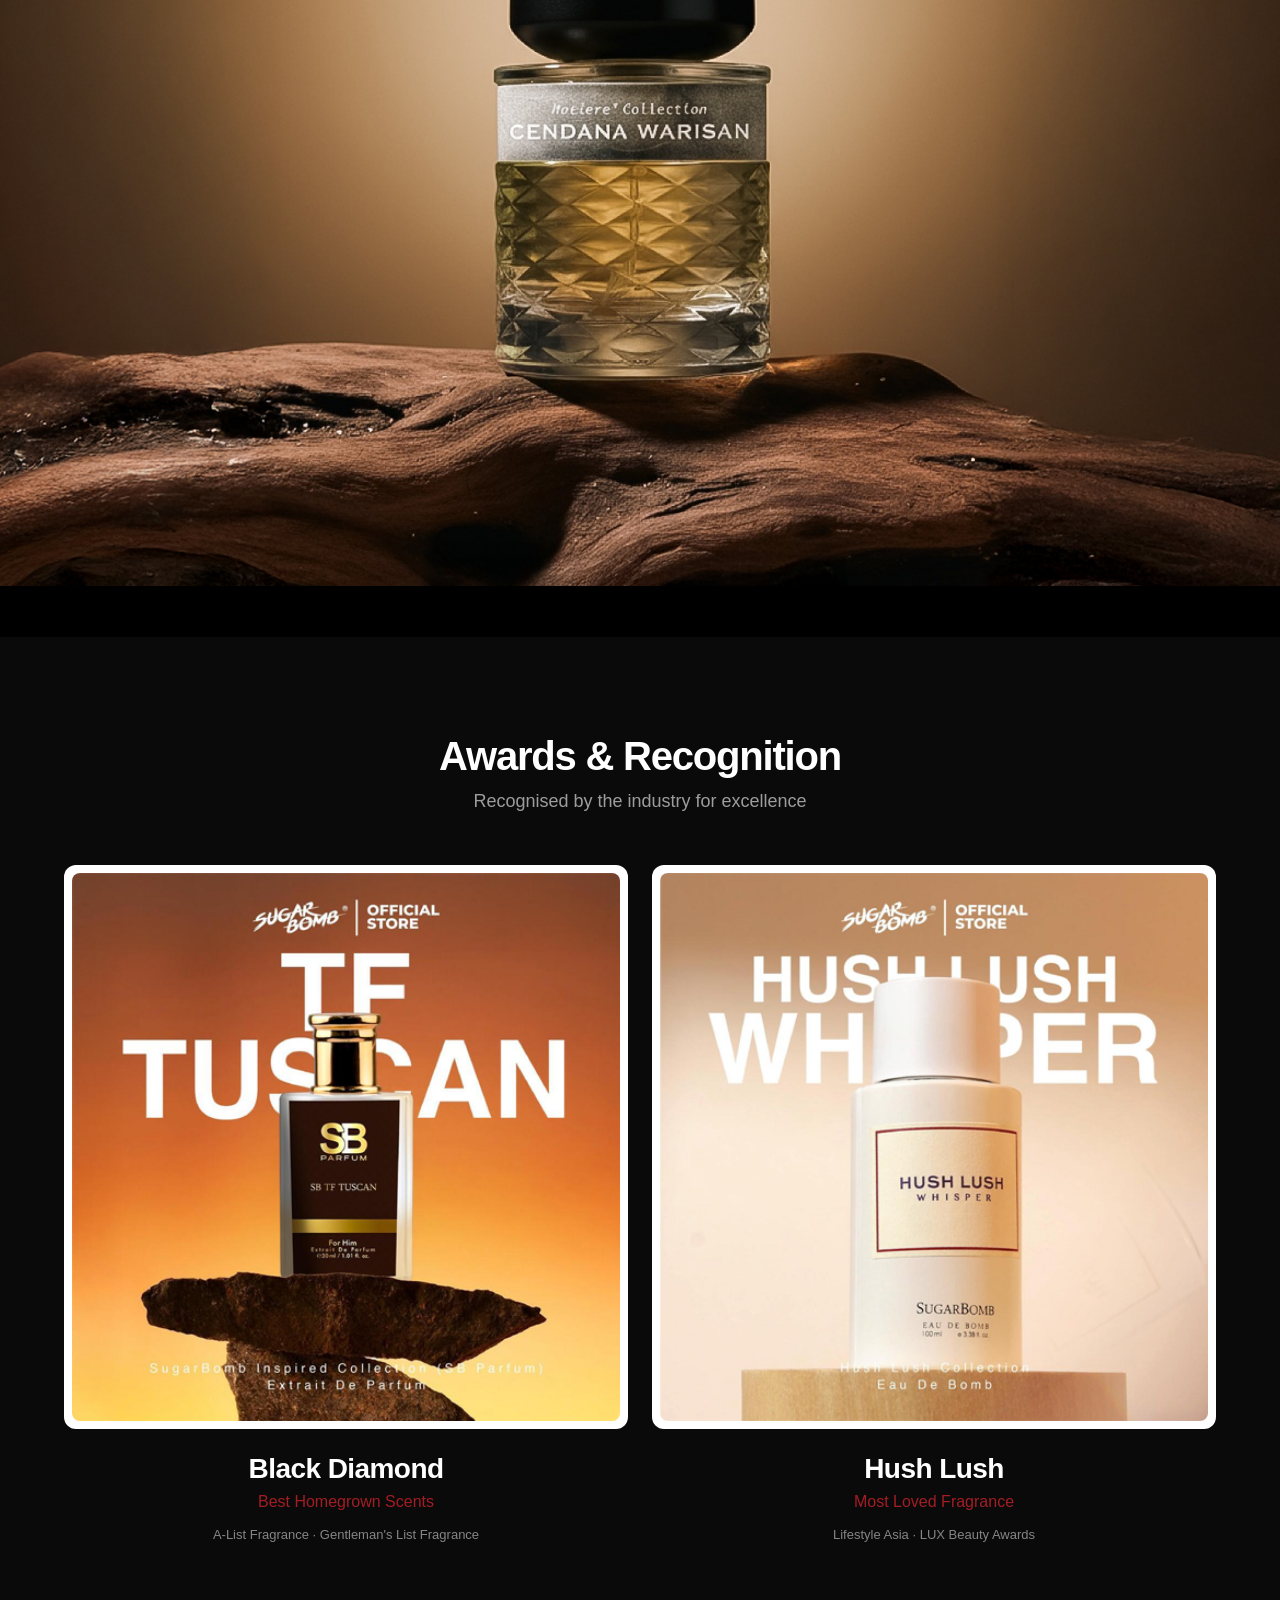
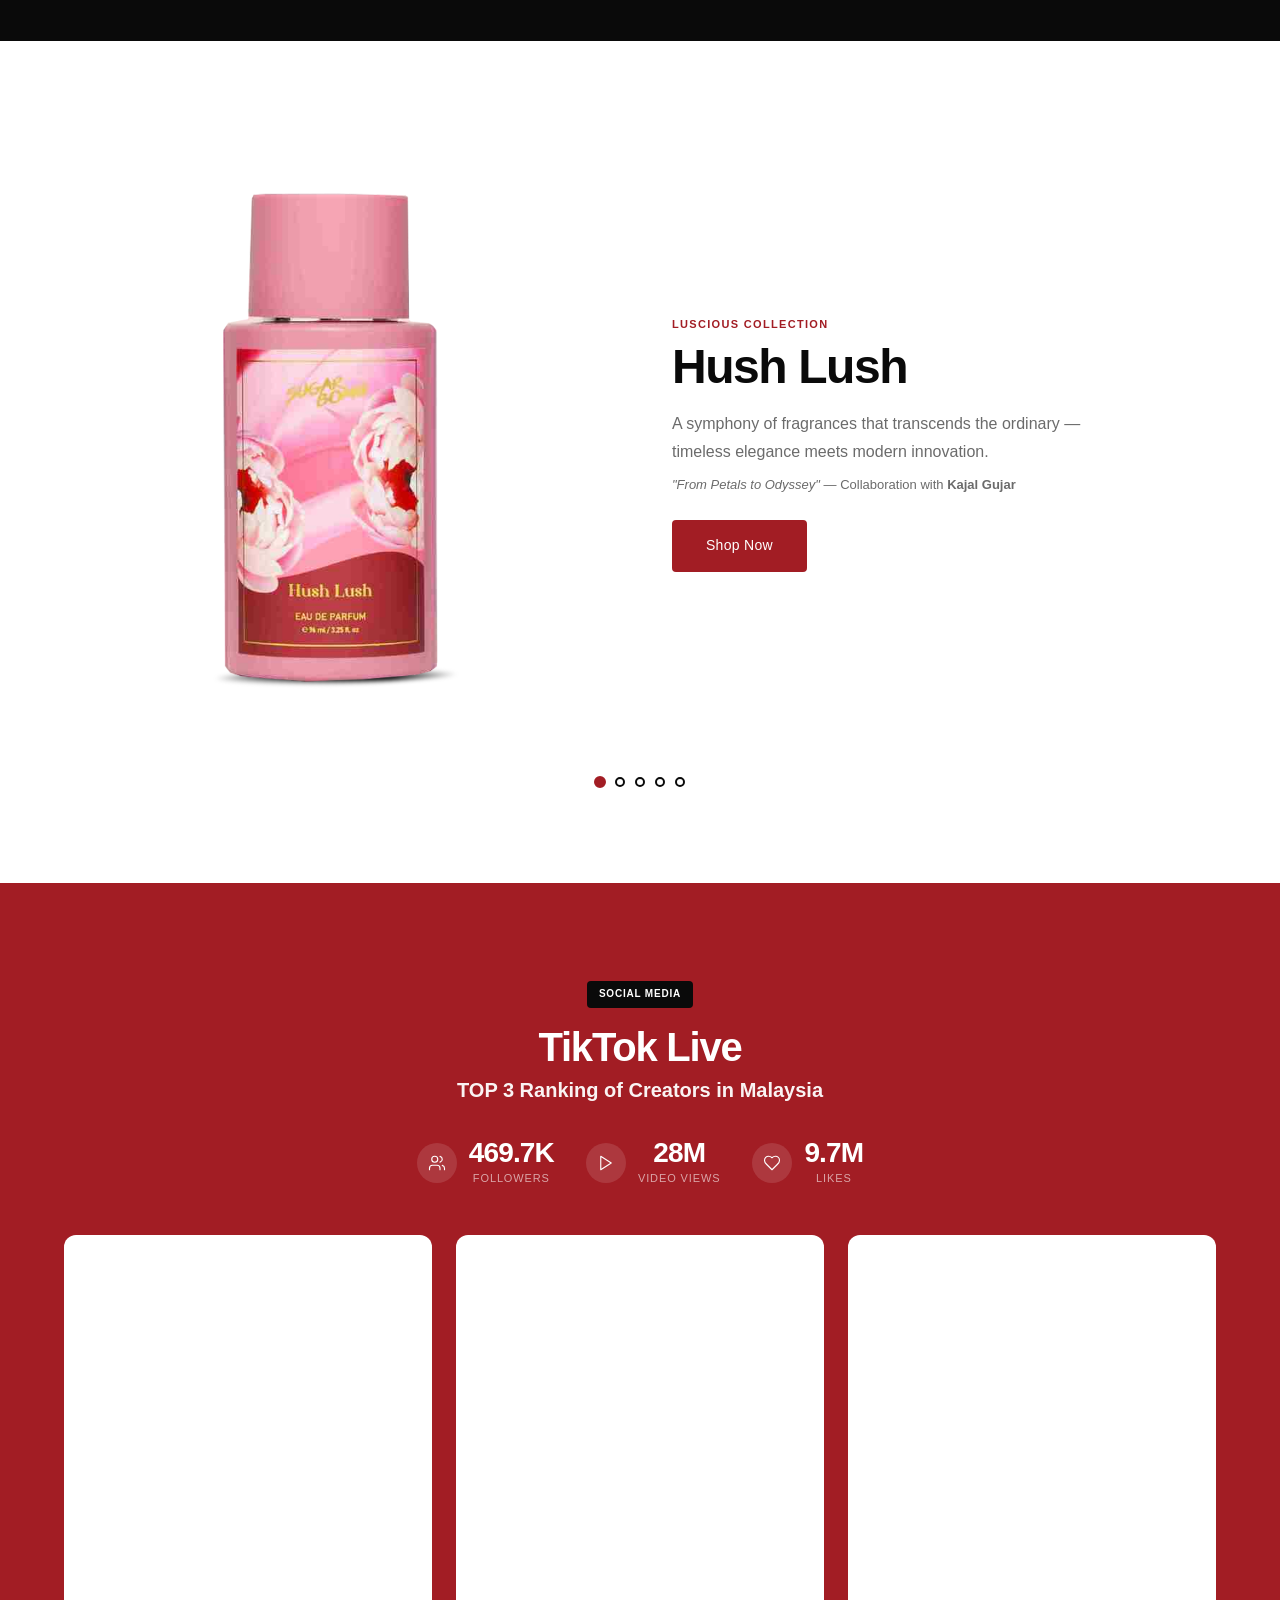
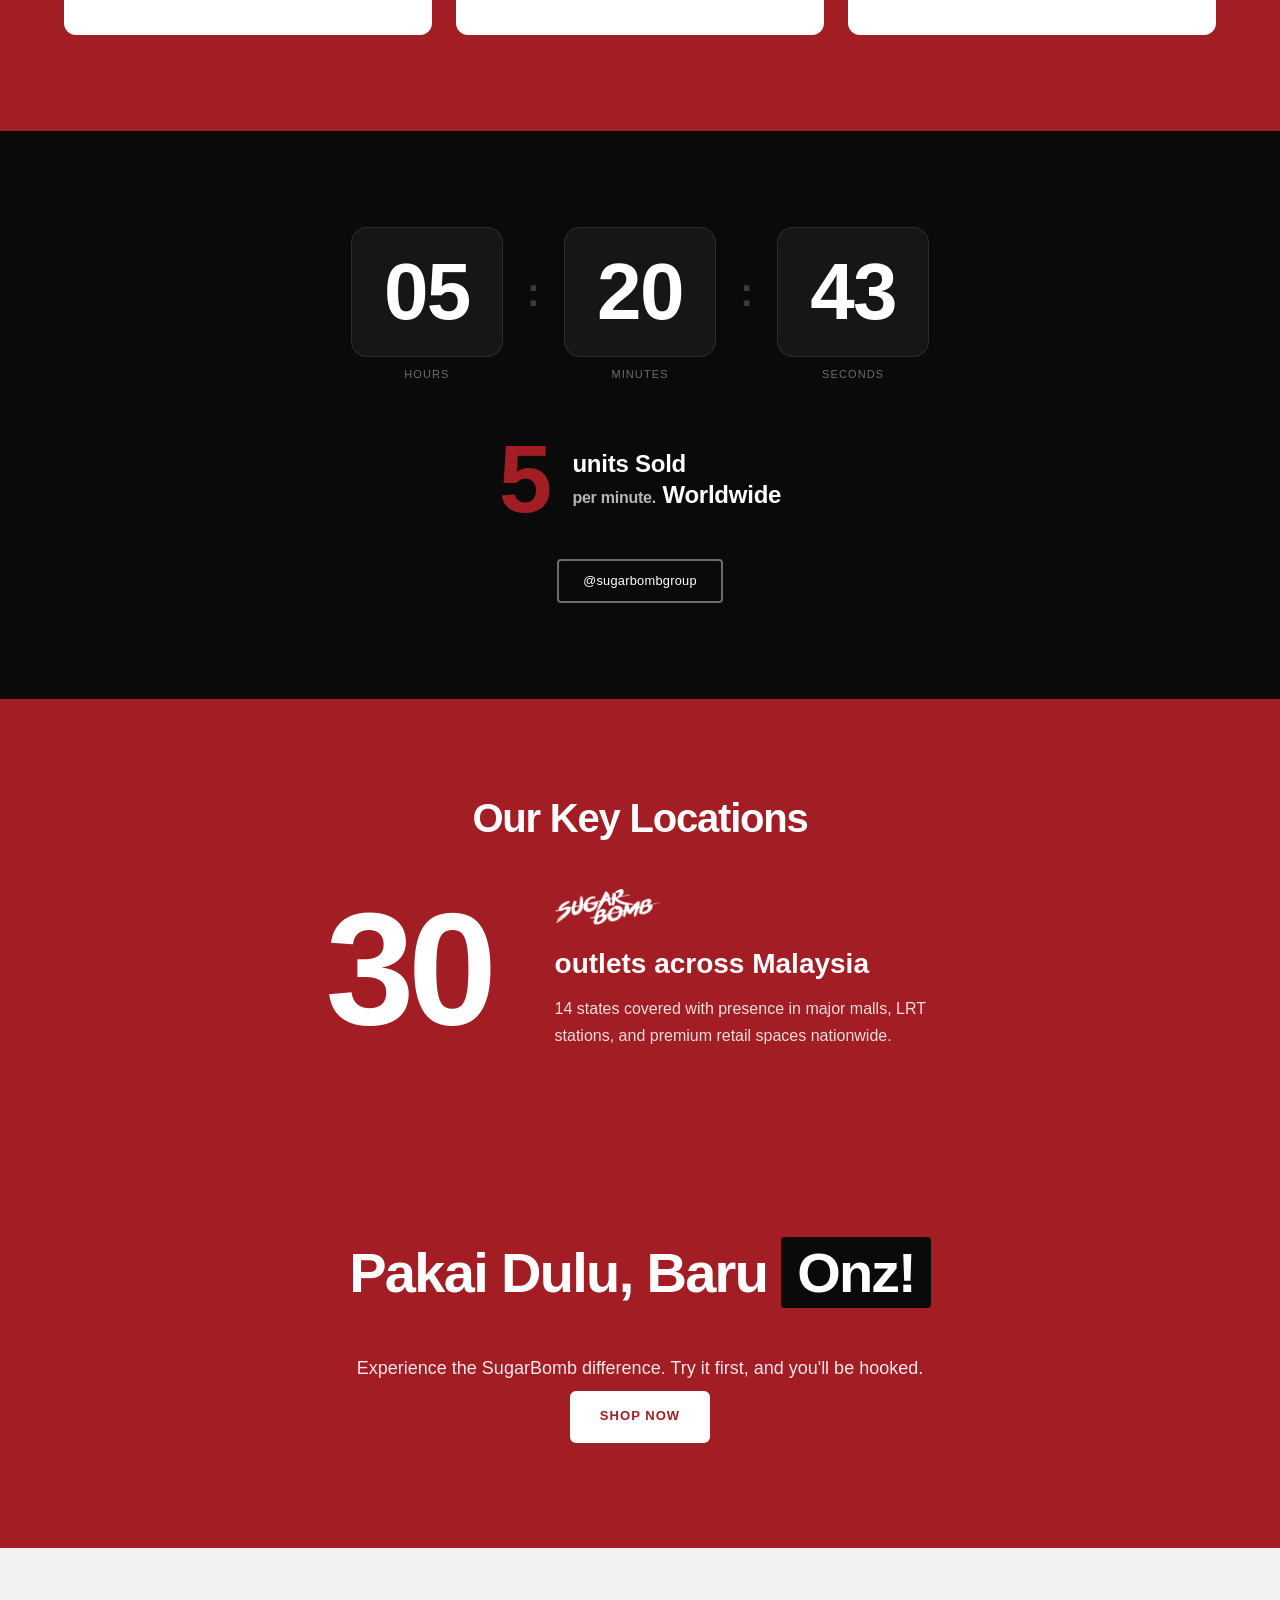
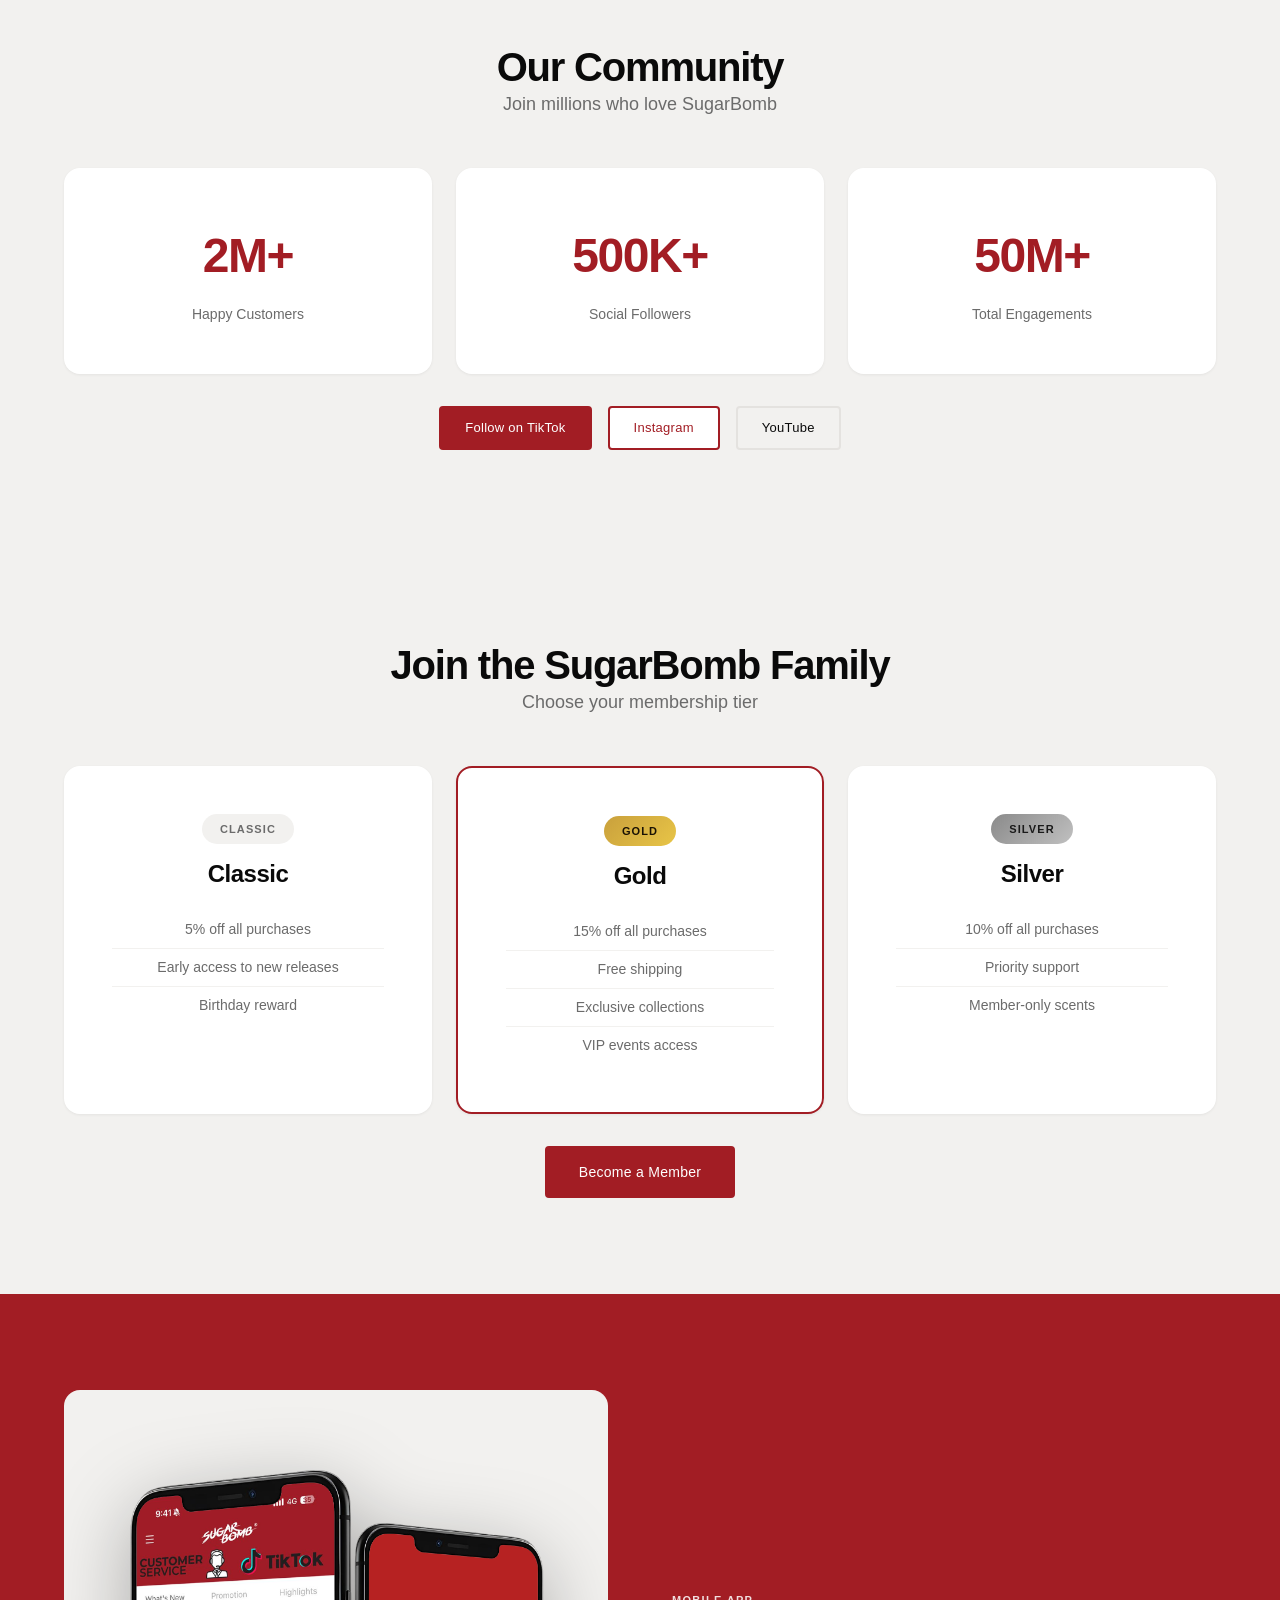
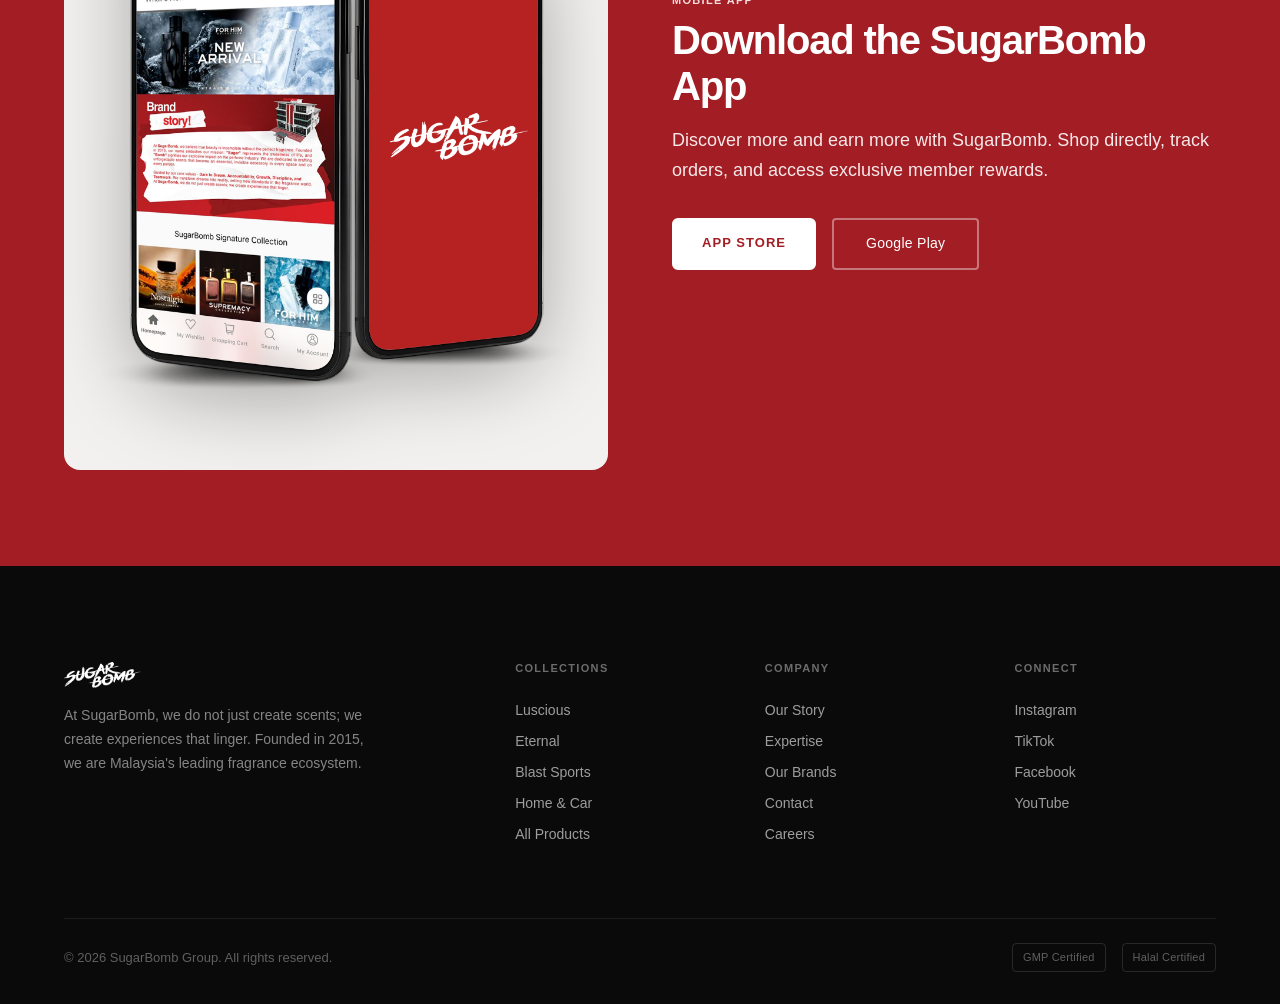
==== commit 272b1b7f: "Replace phone mockup with app image and floating animation" ====
--- a/index.html
+++ b/index.html
@@ -627,19 +627,8 @@
   <section class="section section--red">
     <div class="container">
       <div class="feature-card animate-on-scroll">
-        <div class="feature-card__visual">
-          <div class="phone-mockup">
-            <div class="phone-mockup__screen">
-              <div class="phone-mockup__header">
-                <img src="assets/logos/LOGO SUGAR BOMB WHITE.png" alt="SugarBomb" style="height: 20px;">
-              </div>
-              <div class="phone-mockup__content">
-                <div class="phone-mockup__card"></div>
-                <div class="phone-mockup__card"></div>
-                <div class="phone-mockup__card"></div>
-              </div>
-            </div>
-          </div>
+        <div class="feature-card__visual app-mockup-visual">
+          <img src="assets/apps/mockup app 2.png" alt="SugarBomb App" class="app-mockup-img">
         </div>
         <div class="feature-card__content" style="color: var(--color-white);">
           <p class="label" style="opacity: 0.85; margin-bottom: var(--space-sm);">Mobile App</p>
--- a/css/style.css
+++ b/css/style.css
@@ -4911,6 +4911,27 @@
   background: rgba(255, 255, 255, 0.08);
 }
 
+/* App mockup image */
+.app-mockup-visual {
+  display: flex;
+  align-items: center;
+  justify-content: center;
+}
+
+.app-mockup-img {
+  max-width: 100%;
+  height: auto;
+  max-height: 520px;
+  object-fit: contain;
+  animation: appFloat 4s ease-in-out infinite;
+  filter: drop-shadow(0 20px 40px rgba(0, 0, 0, 0.3));
+}
+
+@keyframes appFloat {
+  0%, 100% { transform: translateY(0); }
+  50% { transform: translateY(-14px); }
+}
+
 /* ============================================================
    48. COUNTER NUMBER
    ============================================================ */
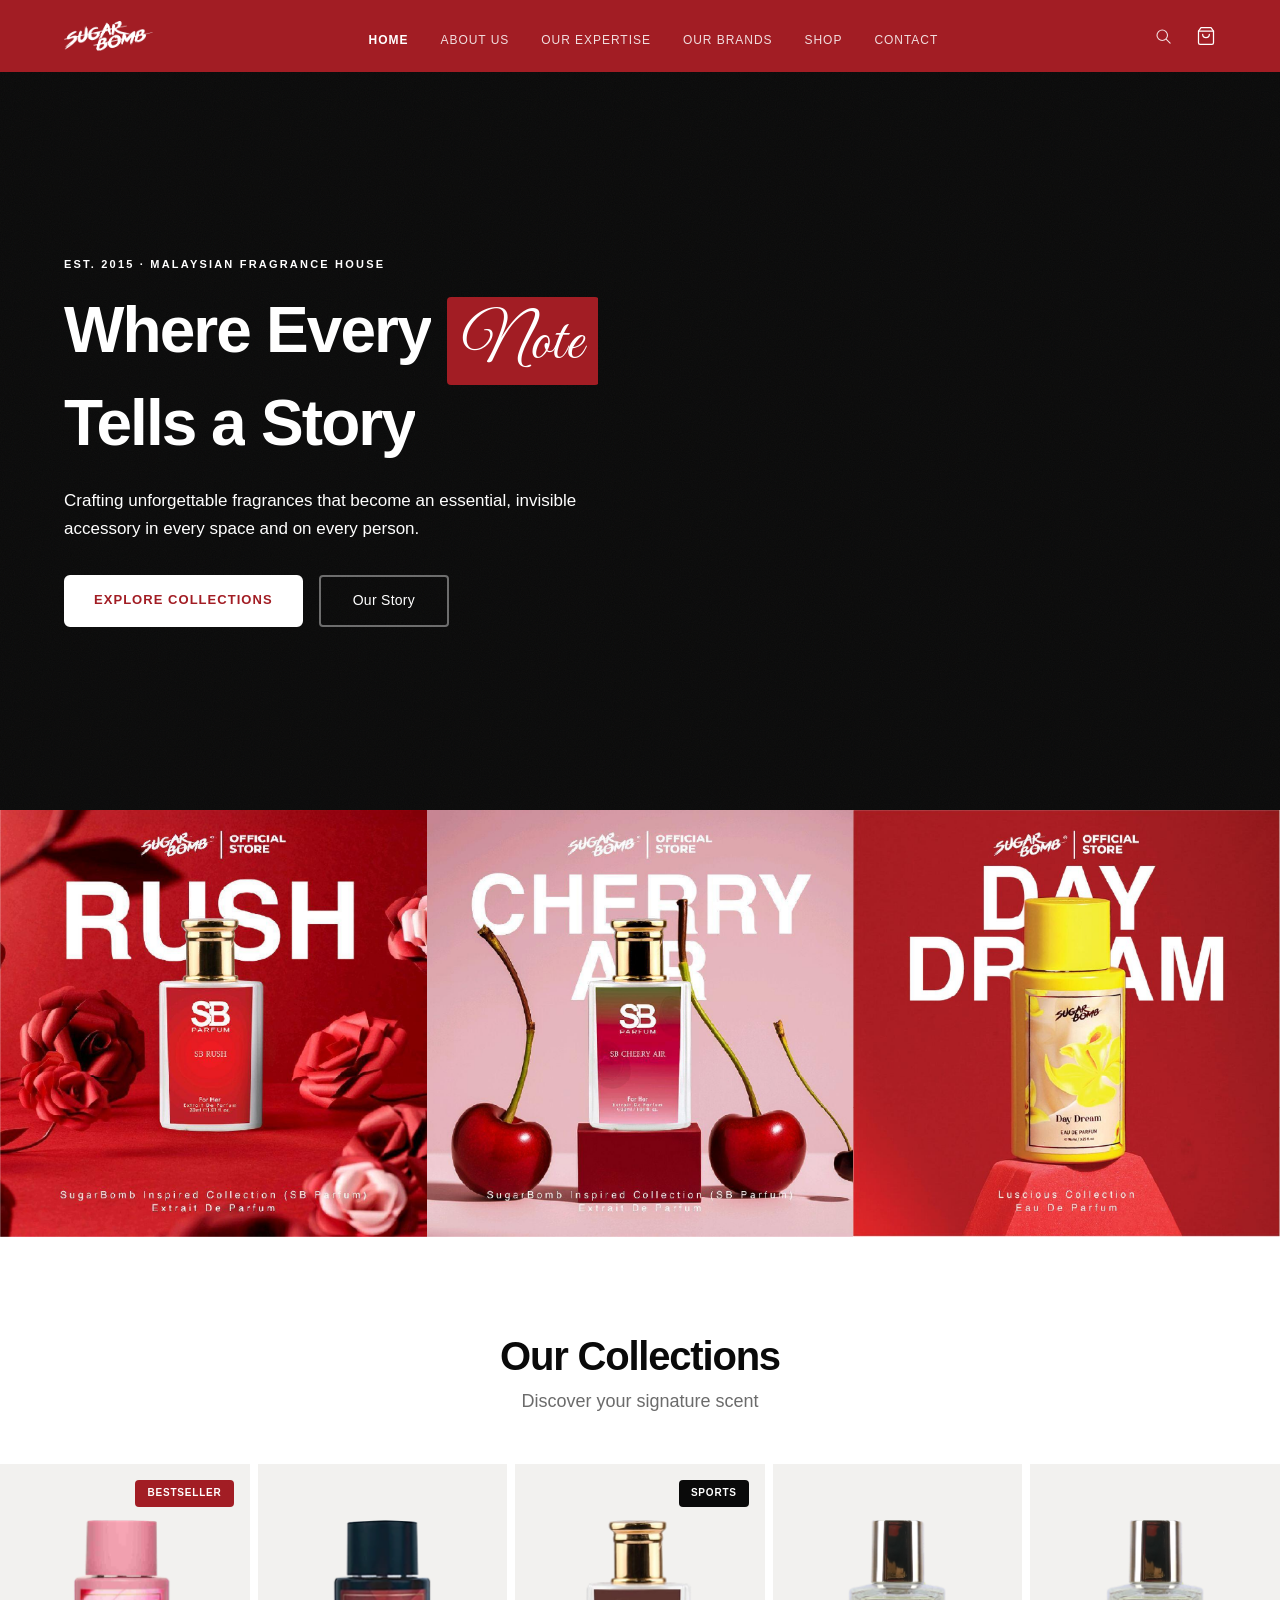
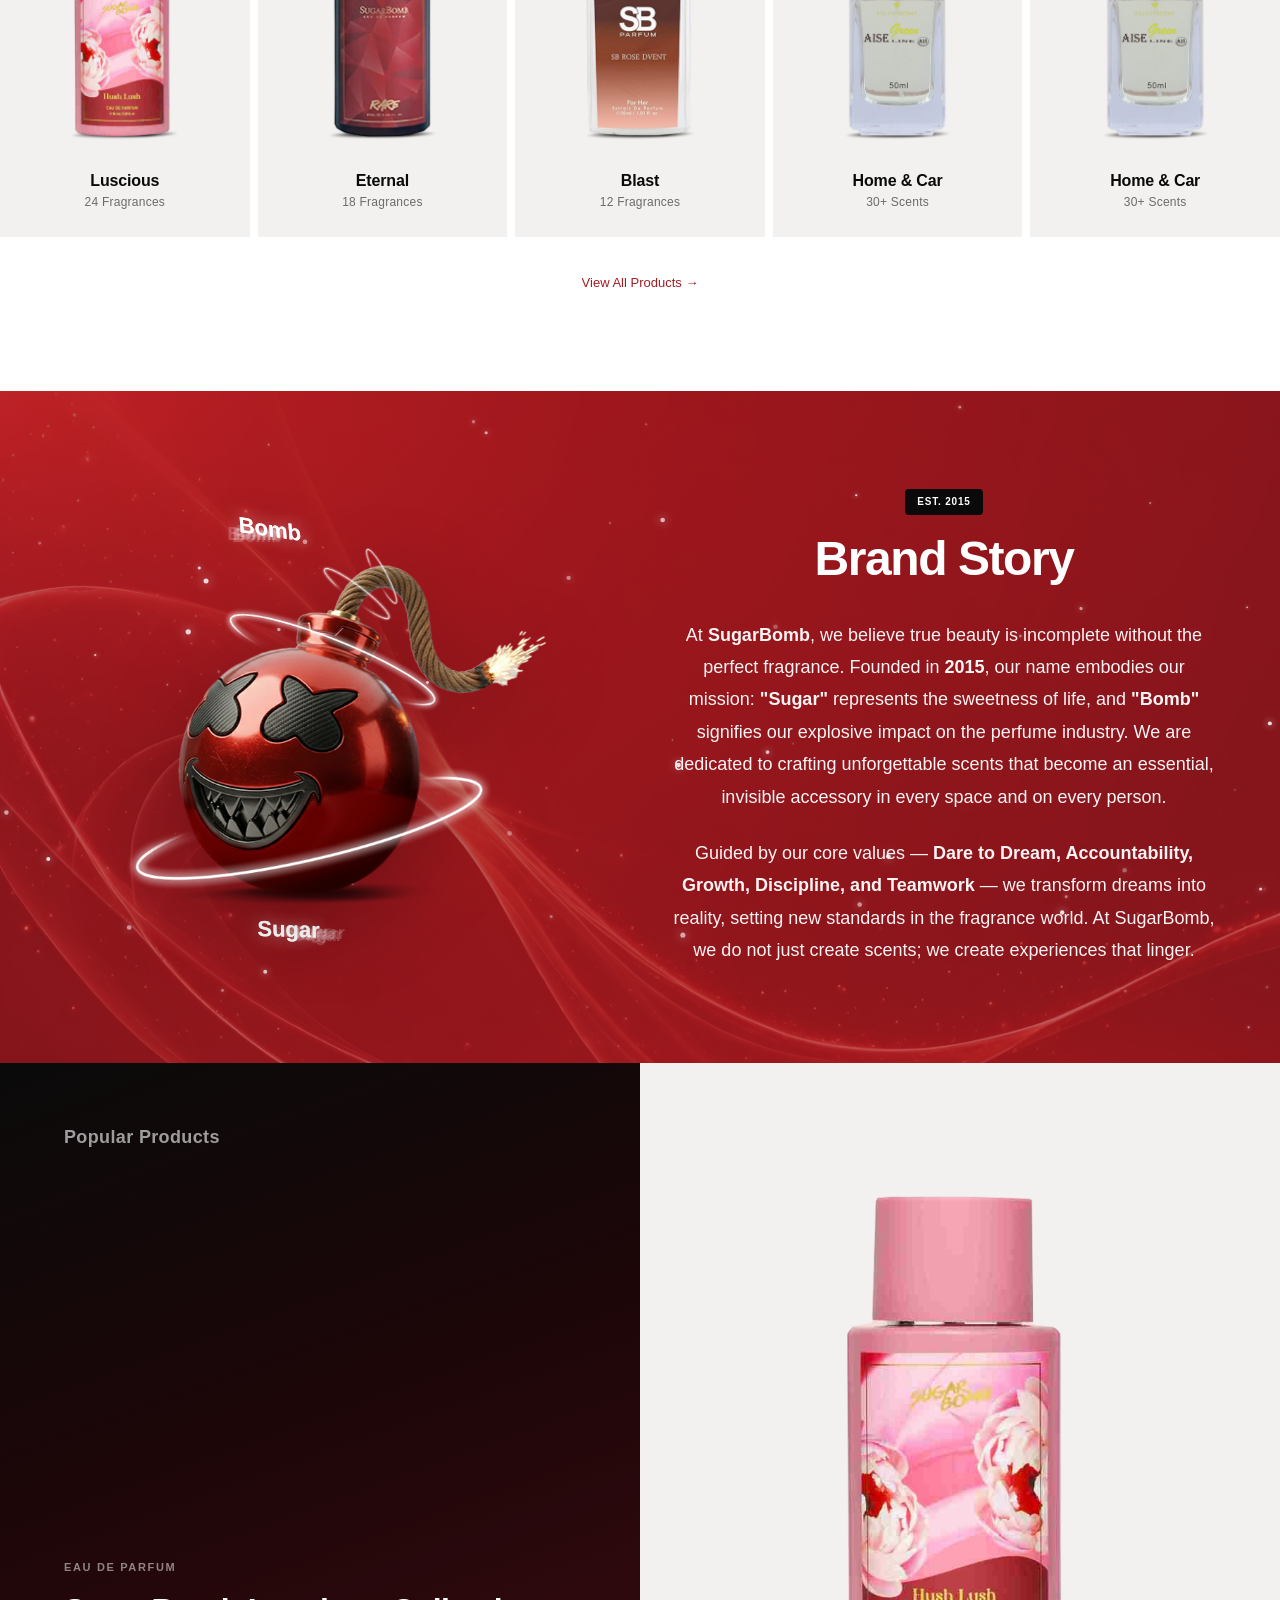
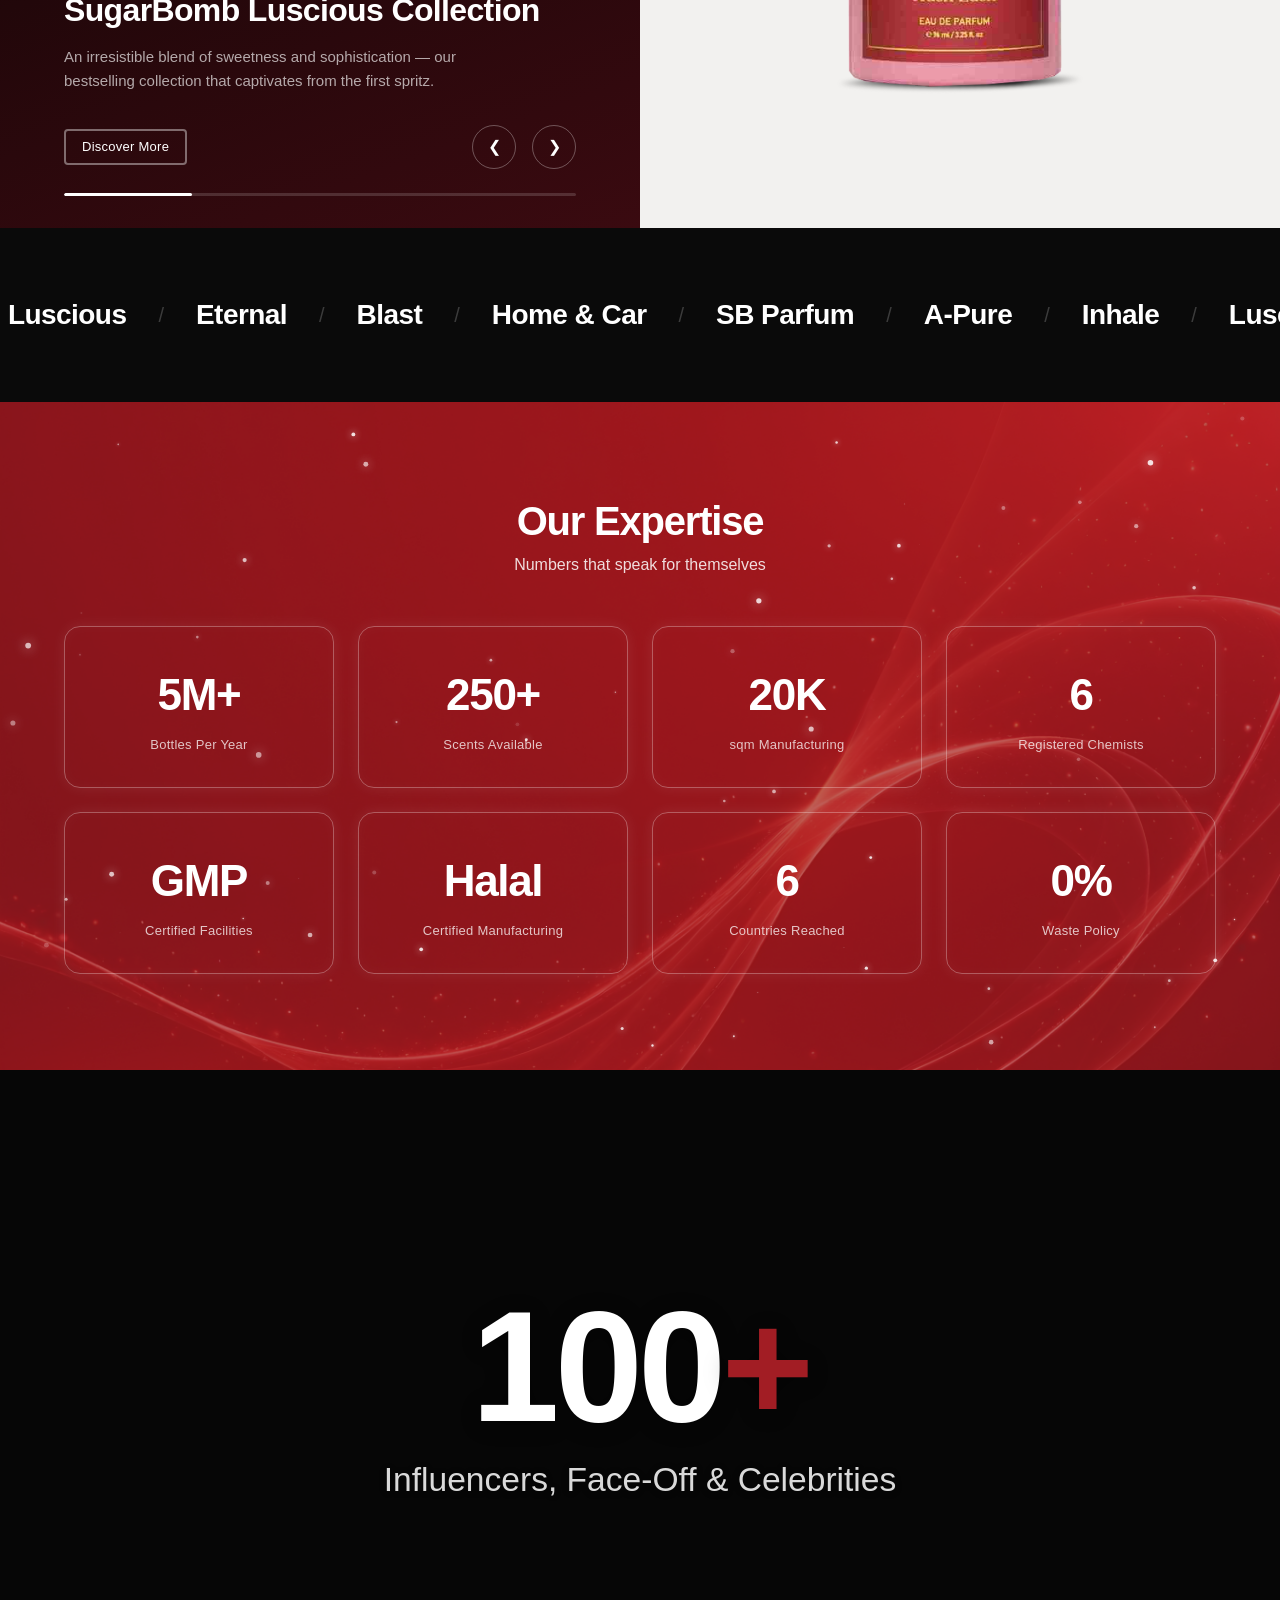
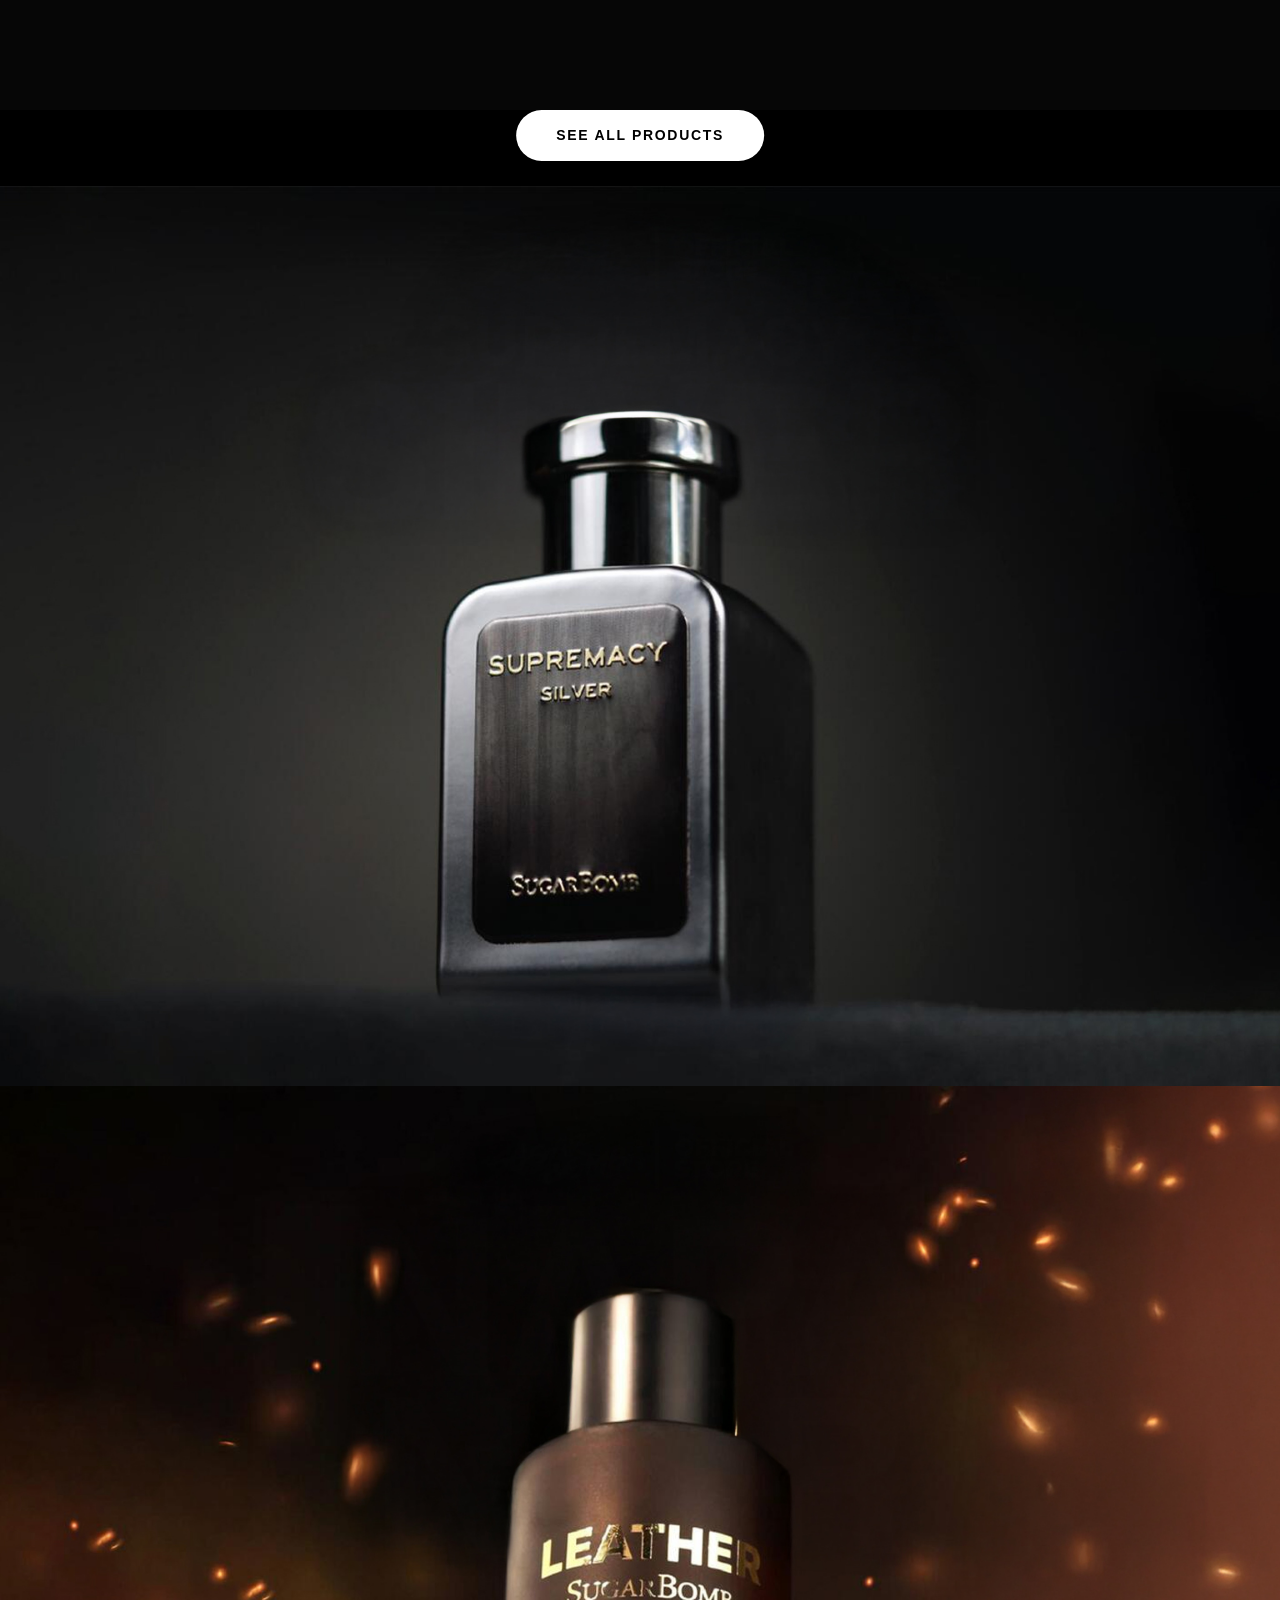
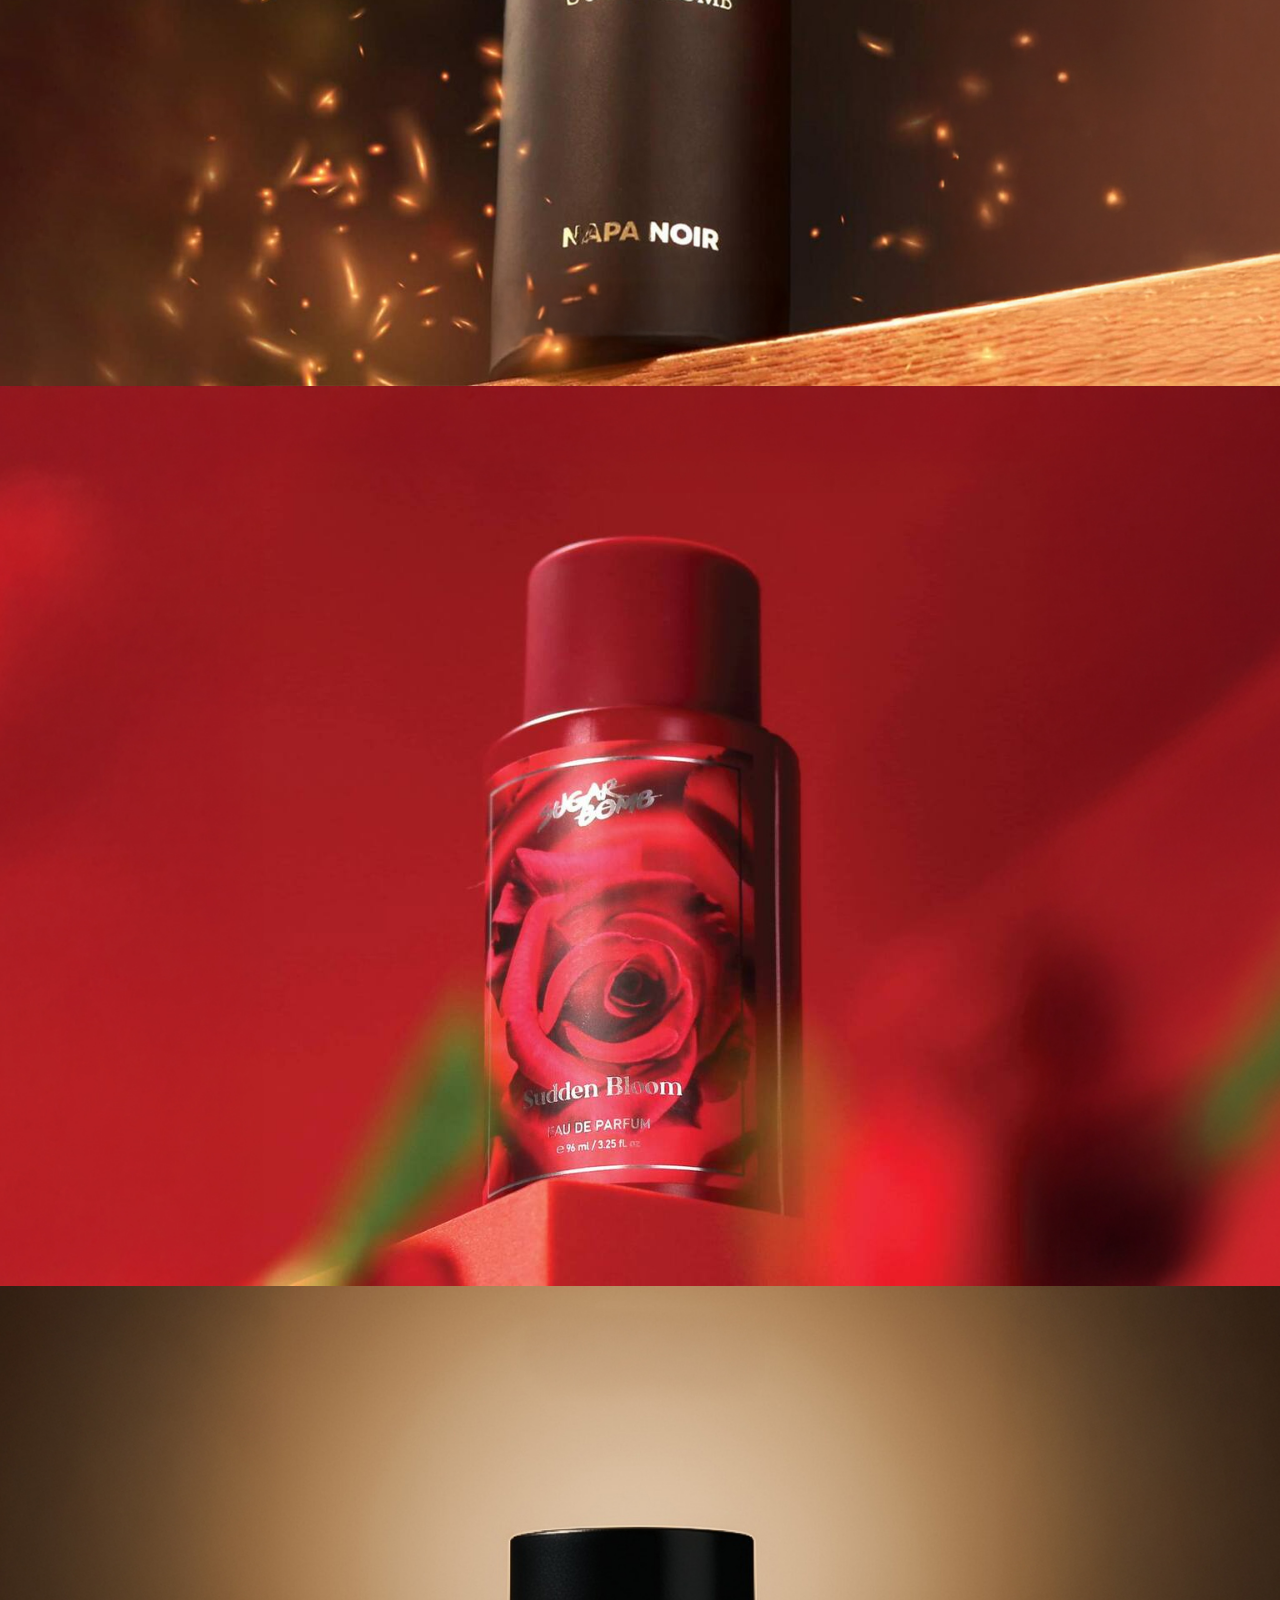
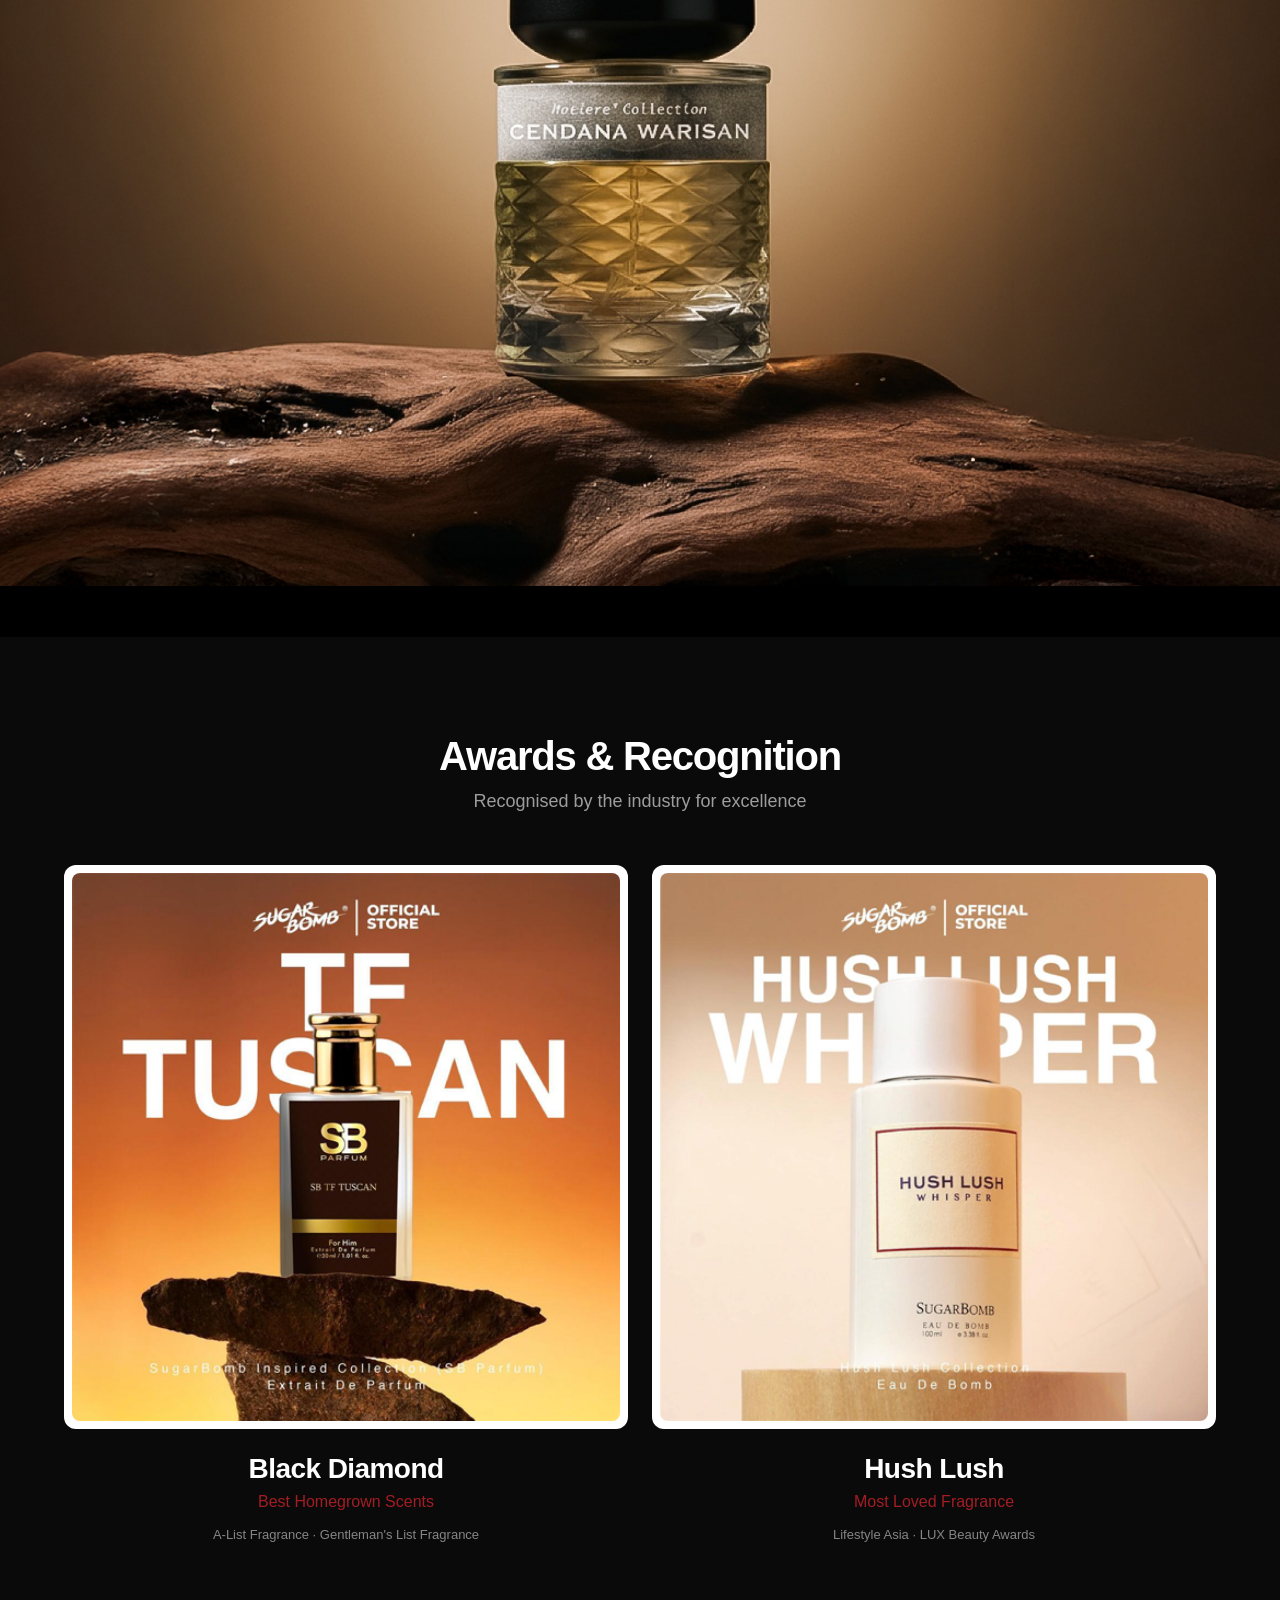
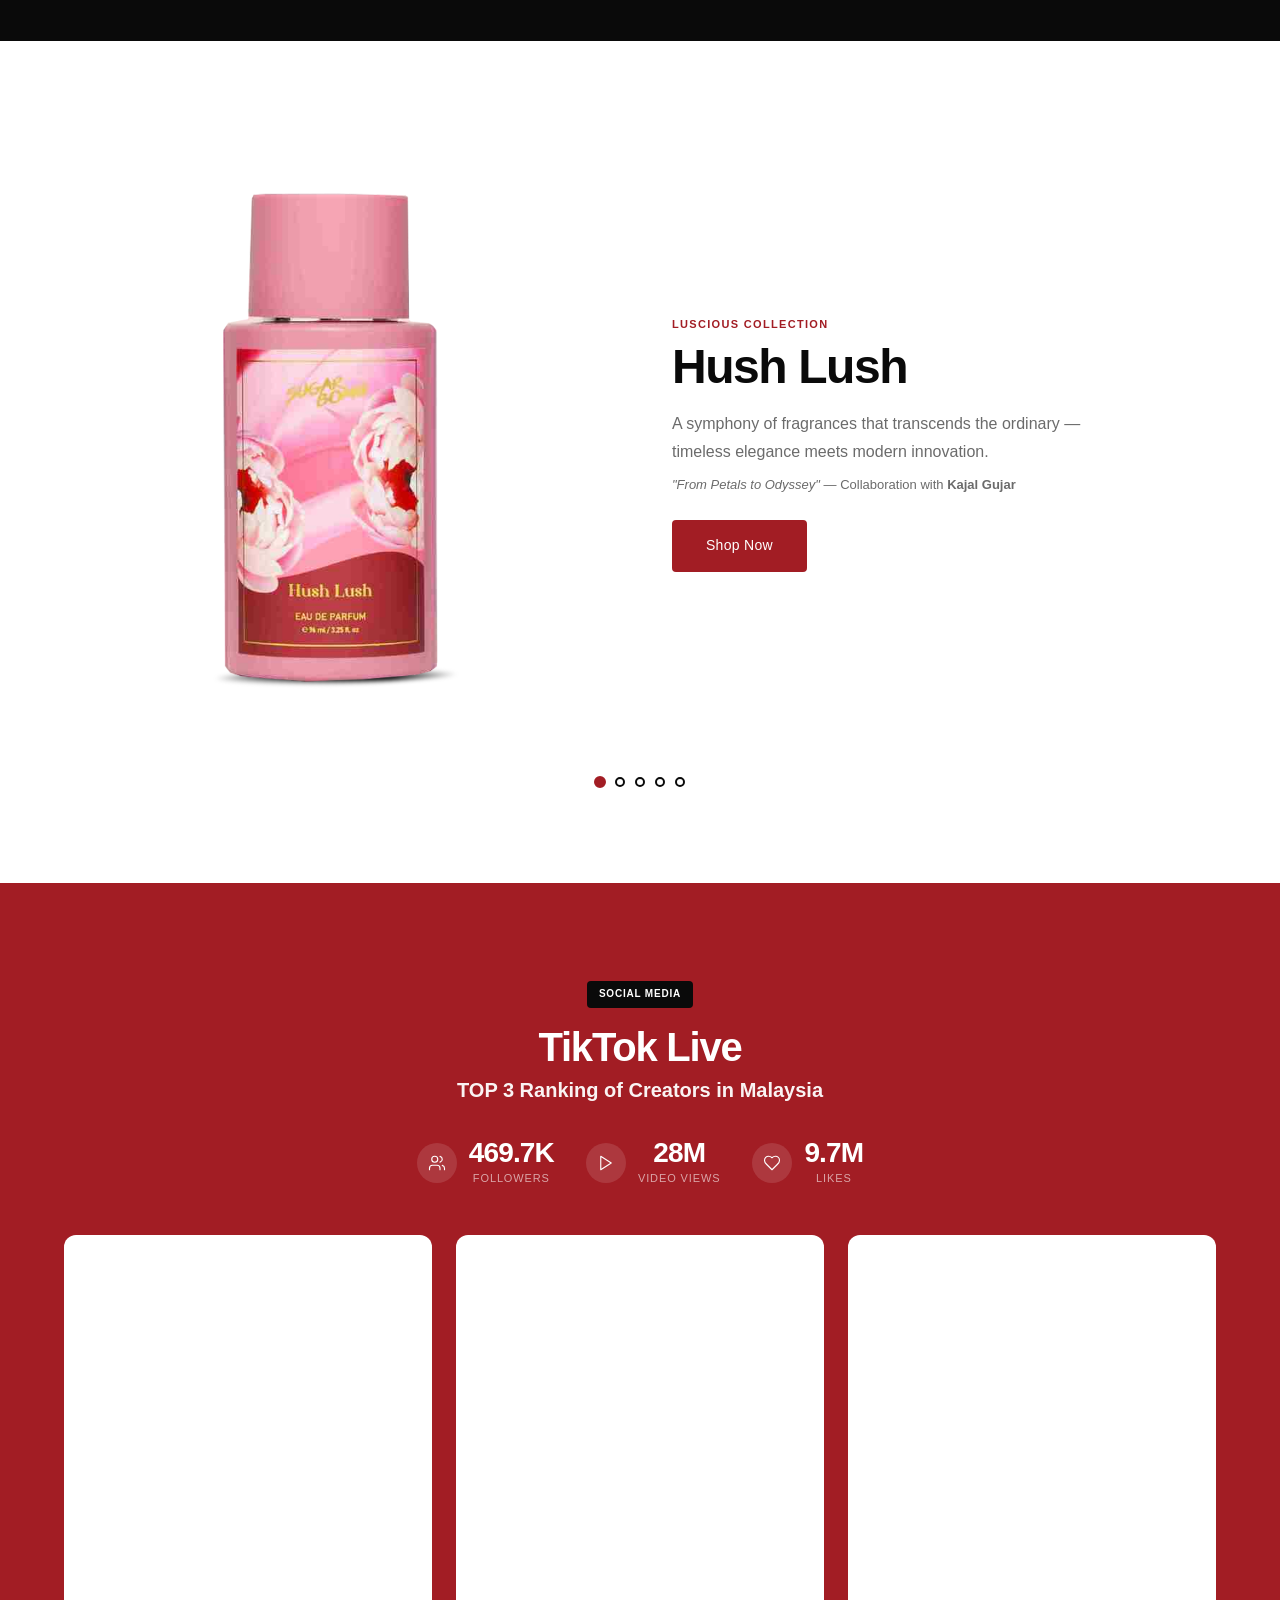
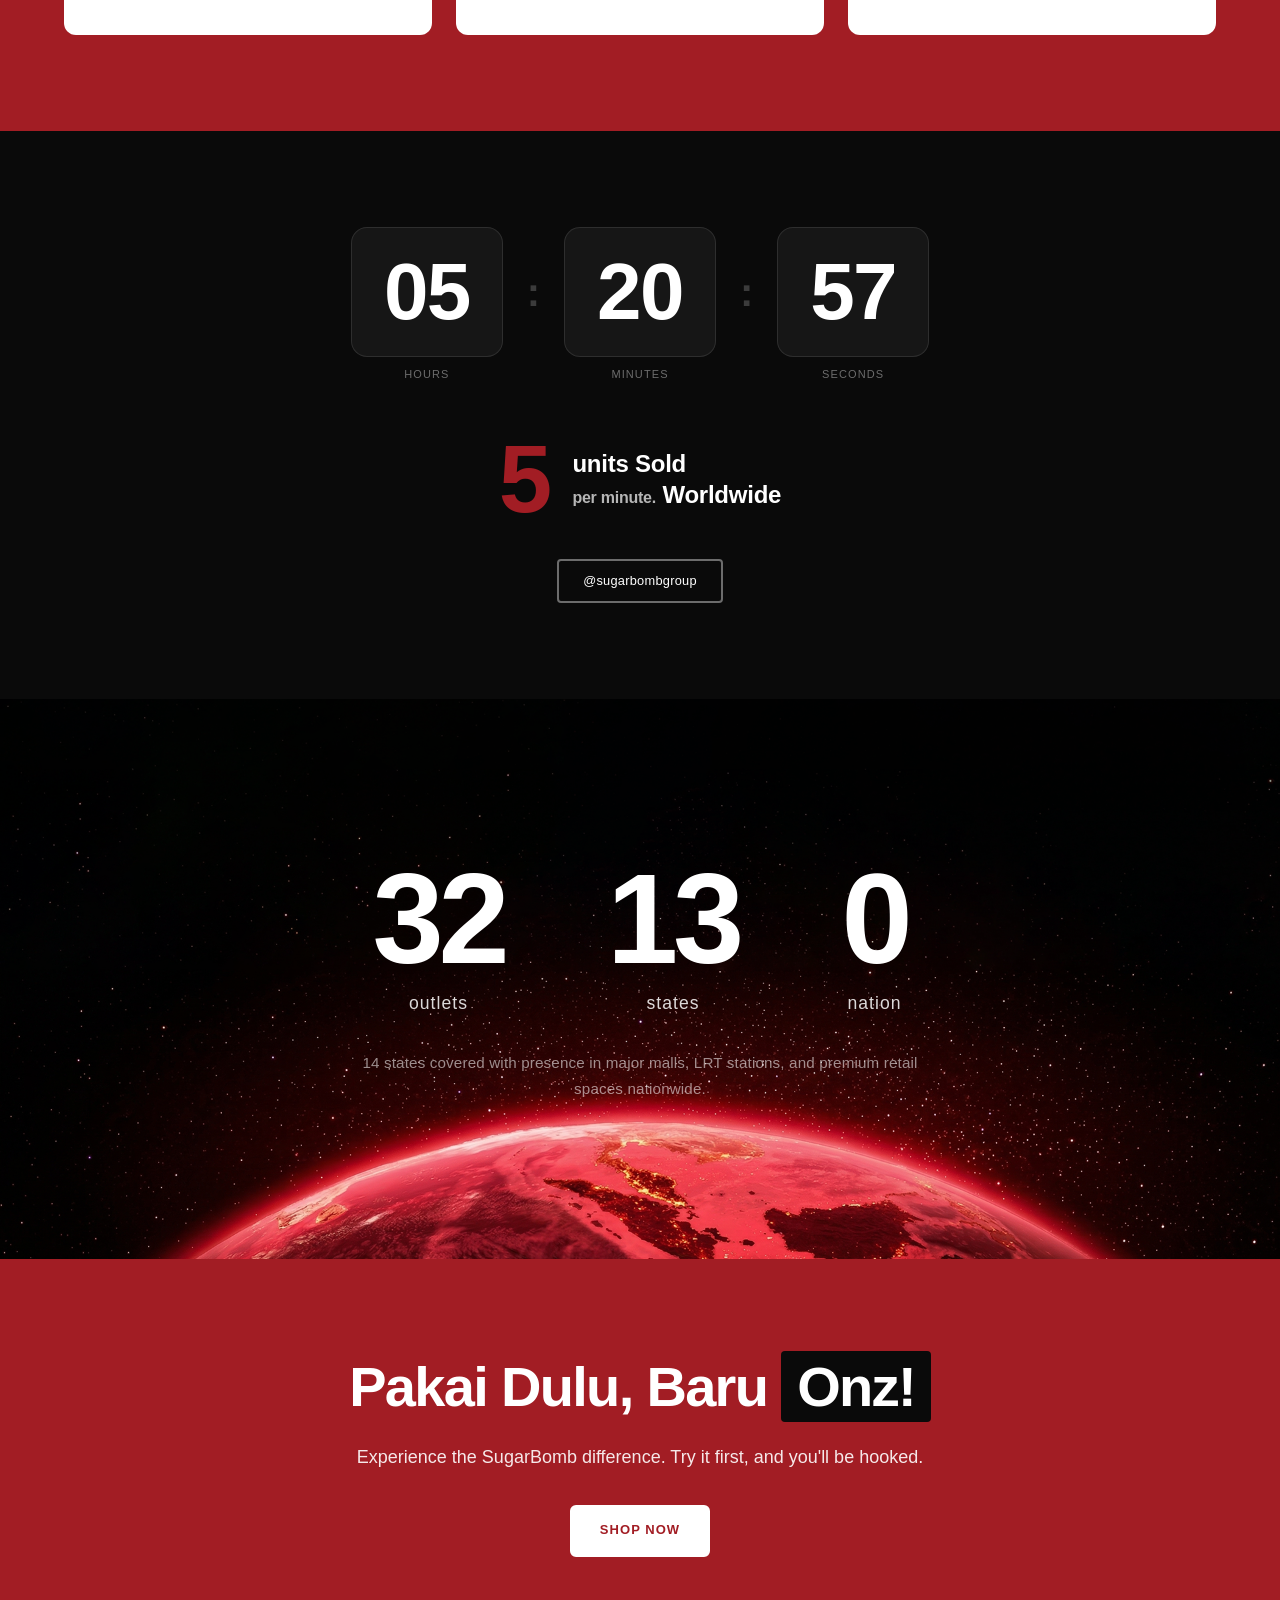
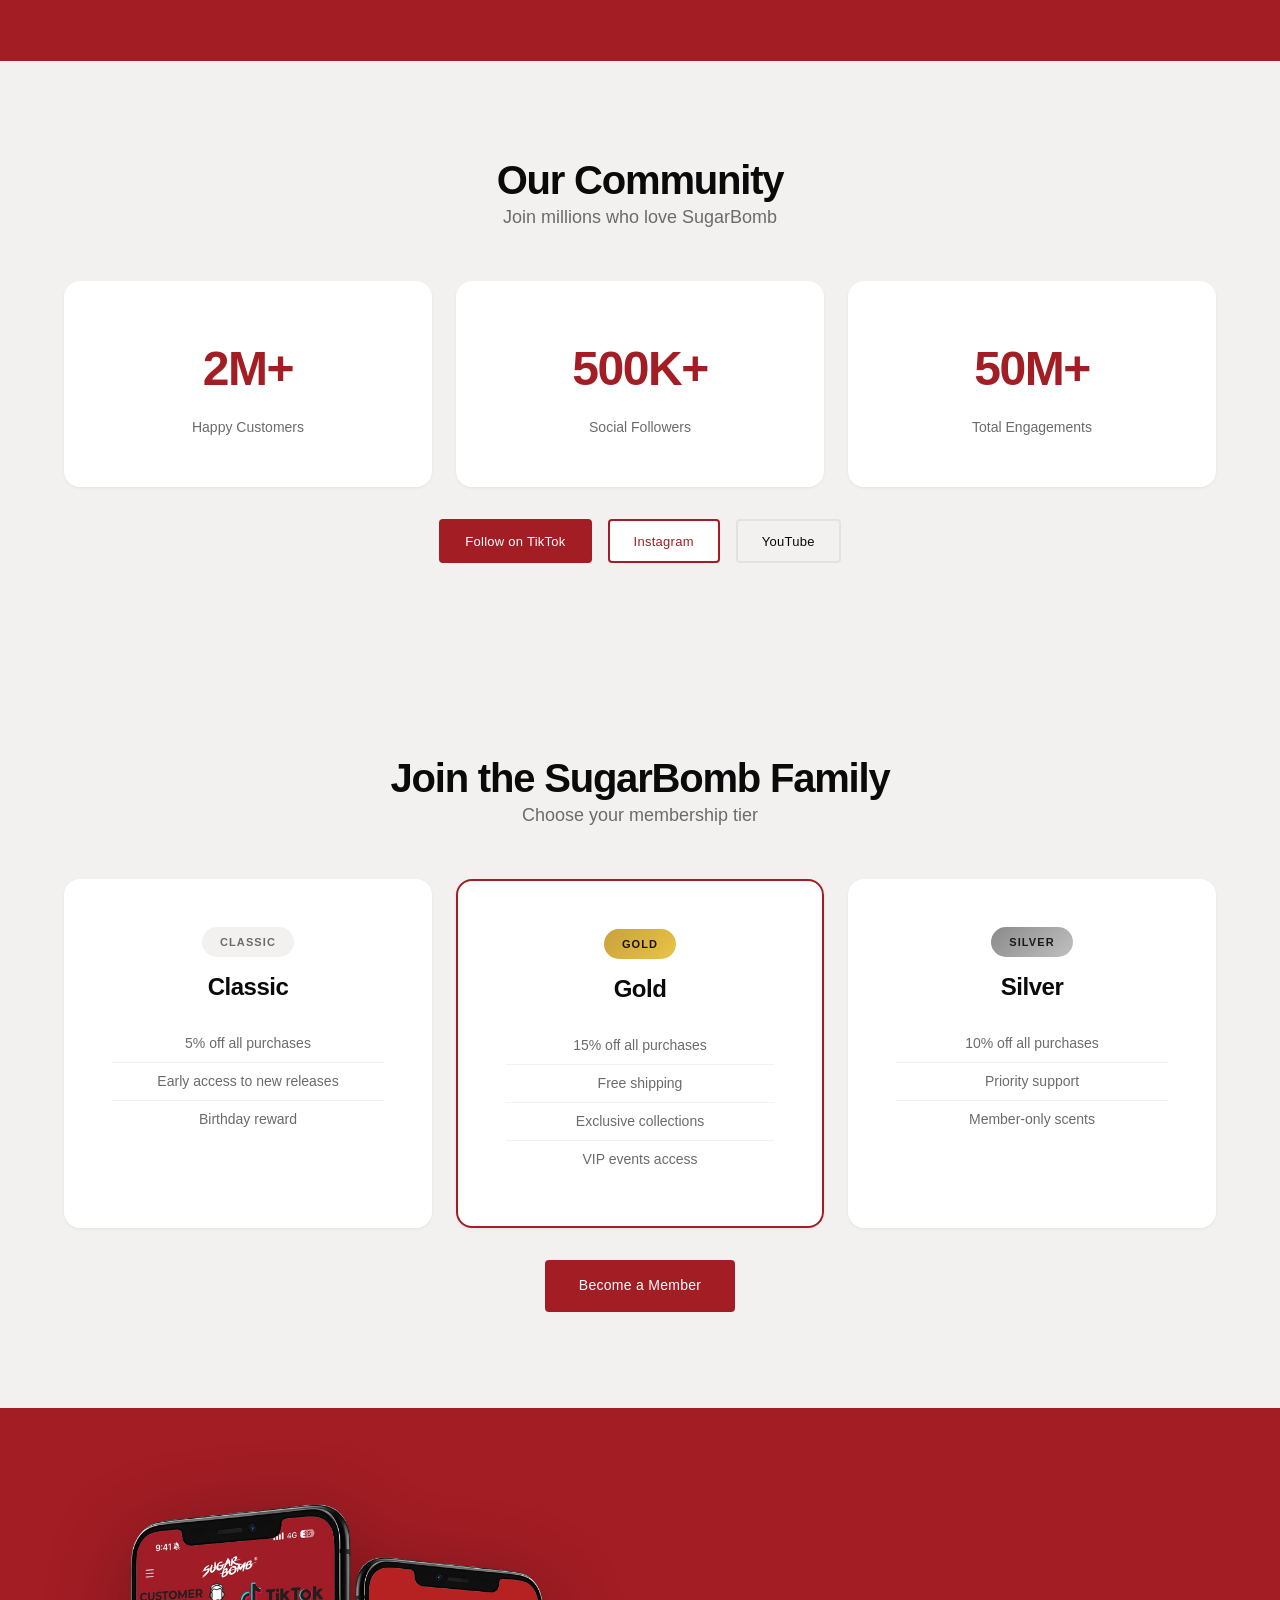
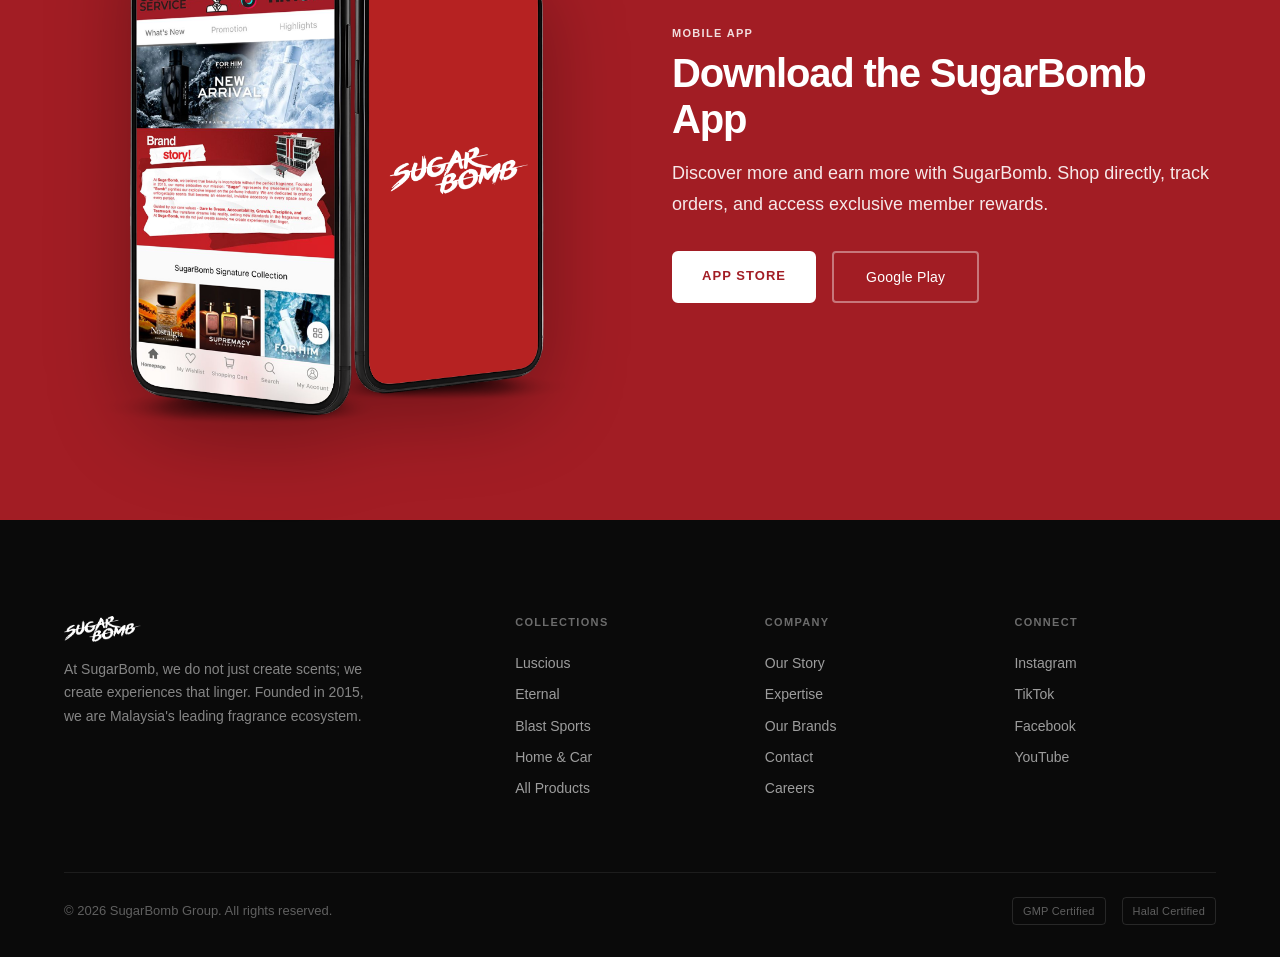
==== commit 82eeae72: "Redesign Key Locations: bg image, large counters, remove dotted map" ====
--- a/index.html
+++ b/index.html
@@ -528,20 +528,24 @@
   </section>
 
   <!-- ============ KEY LOCATIONS ============ -->
-  <section class="section section--red">
-    <div class="container">
-      <div class="text-center" style="margin-bottom: var(--space-2xl);">
-        <h2 class="display-heading animate-on-scroll">Our Key Locations</h2>
-      </div>
-      <div class="locations-hero animate-on-scroll">
-        <div class="locations-hero__count">
-          <span class="counter-number" data-count="34">0</span>
-        </div>
-        <div class="locations-hero__text">
-          <img src="assets/logos/LOGO SUGAR BOMB WHITE.png" alt="SugarBomb" style="height: 36px; margin-bottom: var(--space-md);">
-          <p style="font-size: 1.75rem; font-weight: 700; margin-bottom: var(--space-sm);">outlets across Malaysia</p>
-          <p style="opacity: 0.85; line-height: 1.7; max-width: 400px;">14 states covered with presence in major malls, LRT stations, and premium retail spaces nationwide.</p>
-        </div>
+  <section class="section locations-section">
+    <div class="locations-overlay">
+      <div class="locations-content animate-on-scroll">
+        <div class="locations-stats">
+          <div class="locations-stat">
+            <span class="locations-stat__number counter-number" data-count="34">0</span>
+            <span class="locations-stat__label">outlets</span>
+          </div>
+          <div class="locations-stat">
+            <span class="locations-stat__number counter-number" data-count="14">0</span>
+            <span class="locations-stat__label">states</span>
+          </div>
+          <div class="locations-stat">
+            <span class="locations-stat__number counter-number" data-count="1">0</span>
+            <span class="locations-stat__label">nation</span>
+          </div>
+        </div>
+        <p class="locations-subtitle">14 states covered with presence in major malls, LRT stations, and premium retail spaces nationwide.</p>
       </div>
     </div>
   </section>
--- a/css/style.css
+++ b/css/style.css
@@ -4712,22 +4712,79 @@
 }
 
 /* ============================================================
-   43. LOCATIONS HERO
-   ============================================================ */
-.locations-hero {
+   43. KEY LOCATIONS — DOTTED MAP
+   ============================================================ */
+.locations-section {
+  background: #0a0a0a url('../assets/map/map sb.png') no-repeat center center;
+  background-size: cover;
+  padding: 0;
+  position: relative;
+  min-height: 560px;
+}
+
+.locations-overlay {
+  width: 100%;
+  min-height: 560px;
   display: flex;
   align-items: center;
   justify-content: center;
-  gap: var(--space-3xl);
-  text-align: left;
-}
-
-.locations-hero__count {
+  position: relative;
+  z-index: 1;
+}
+
+.locations-content {
+  text-align: center;
+  padding: var(--space-3xl) var(--space-lg);
+}
+
+.locations-stats {
+  display: flex;
+  justify-content: center;
+  gap: clamp(3rem, 8vw, 7rem);
+  margin-bottom: var(--space-xl);
+}
+
+.locations-stat {
+  text-align: center;
+}
+
+.locations-stat__number {
+  display: block;
   font-family: var(--font-display);
-  font-size: 10rem;
-  font-weight: 900;
+  font-size: clamp(4rem, 10vw, 8rem);
+  font-weight: var(--fw-black);
+  color: #fff;
   line-height: 1;
-  letter-spacing: -0.05em;
+  letter-spacing: -0.03em;
+  margin-bottom: 6px;
+}
+
+.locations-stat__label {
+  font-size: clamp(0.85rem, 1.5vw, 1.1rem);
+  font-weight: var(--fw-medium);
+  letter-spacing: 0.06em;
+  color: rgba(255, 255, 255, 0.85);
+}
+
+.locations-subtitle {
+  font-size: clamp(0.8rem, 1.2vw, 0.95rem);
+  color: rgba(255, 255, 255, 0.55);
+  max-width: 560px;
+  margin: 0 auto;
+  line-height: 1.7;
+  letter-spacing: 0.01em;
+}
+
+@media (max-width: 768px) {
+  .locations-section {
+    min-height: 400px;
+  }
+  .locations-overlay {
+    min-height: 400px;
+  }
+  .locations-stats {
+    gap: 2rem;
+  }
 }
 
 /* ============================================================
@@ -4916,6 +4973,10 @@
   display: flex;
   align-items: center;
   justify-content: center;
+  background: transparent !important;
+  border-radius: 0 !important;
+  aspect-ratio: auto !important;
+  overflow: visible !important;
 }
 
 .app-mockup-img {
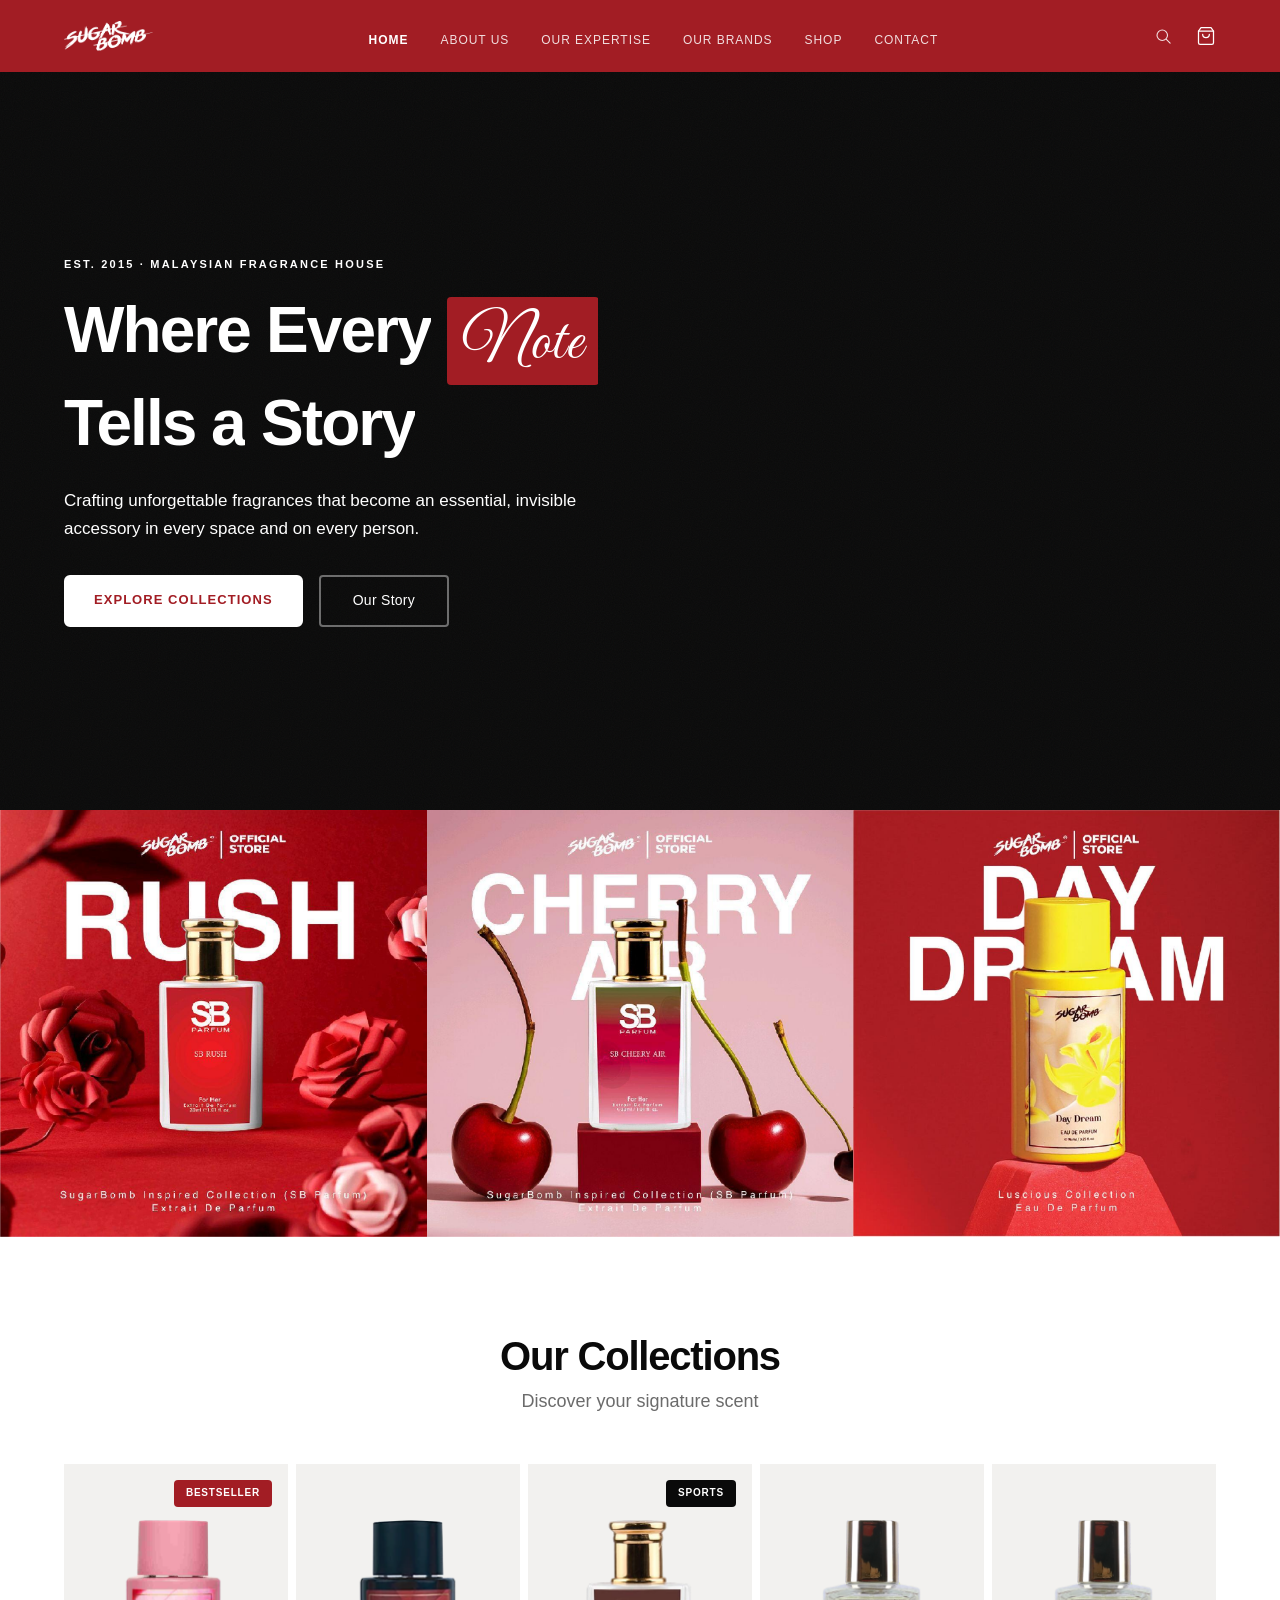
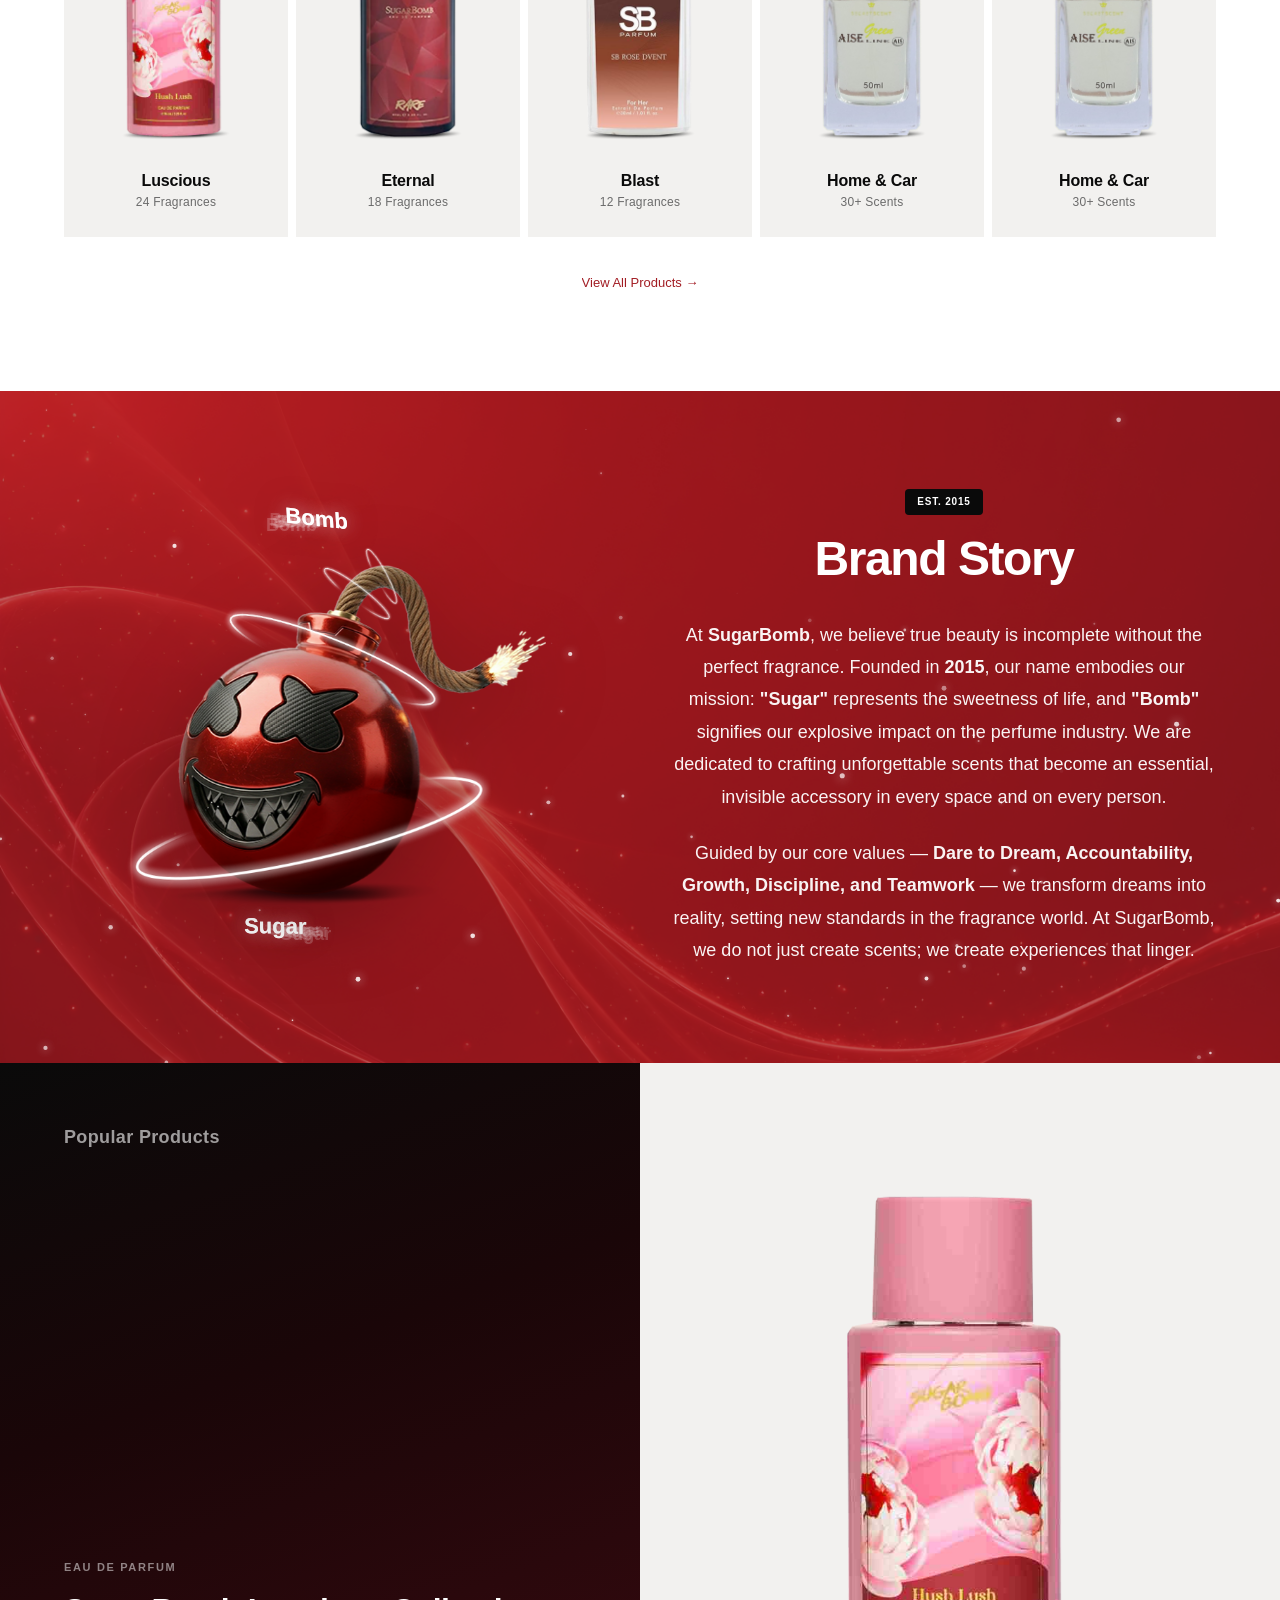
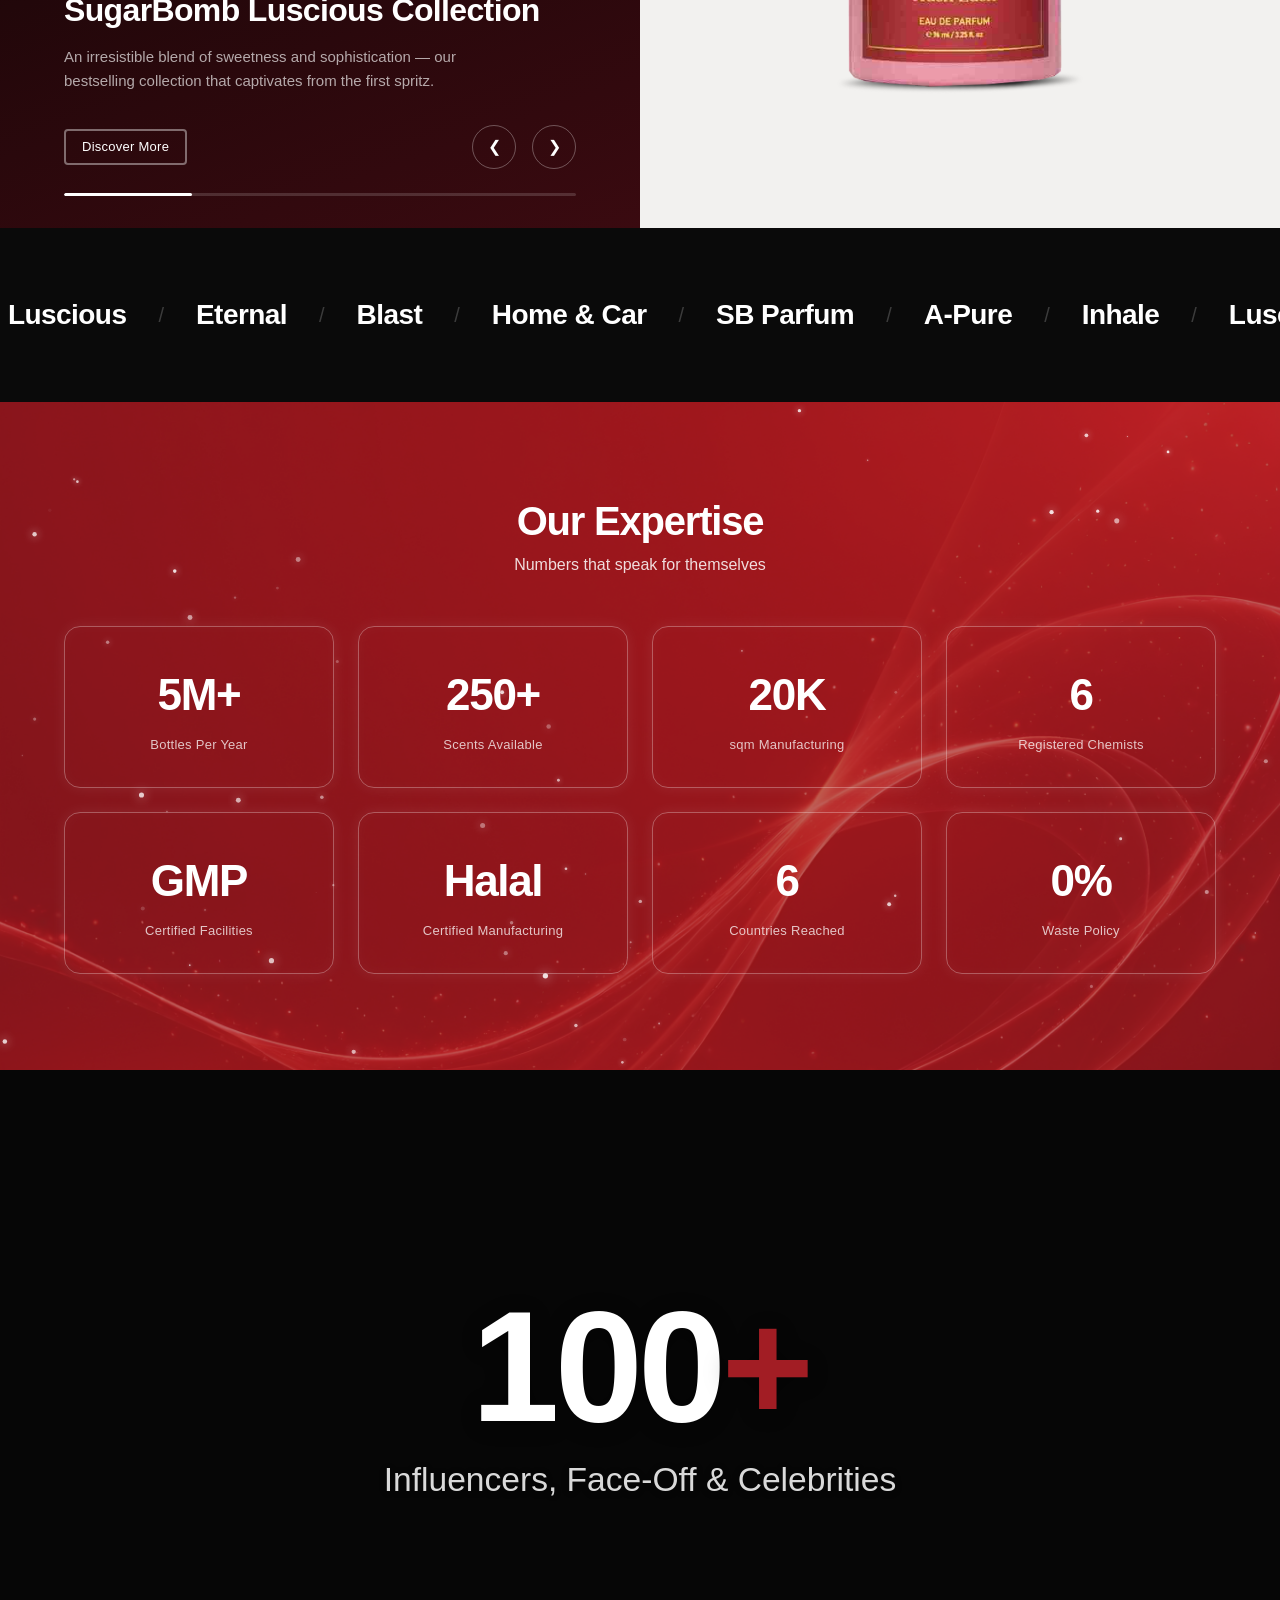
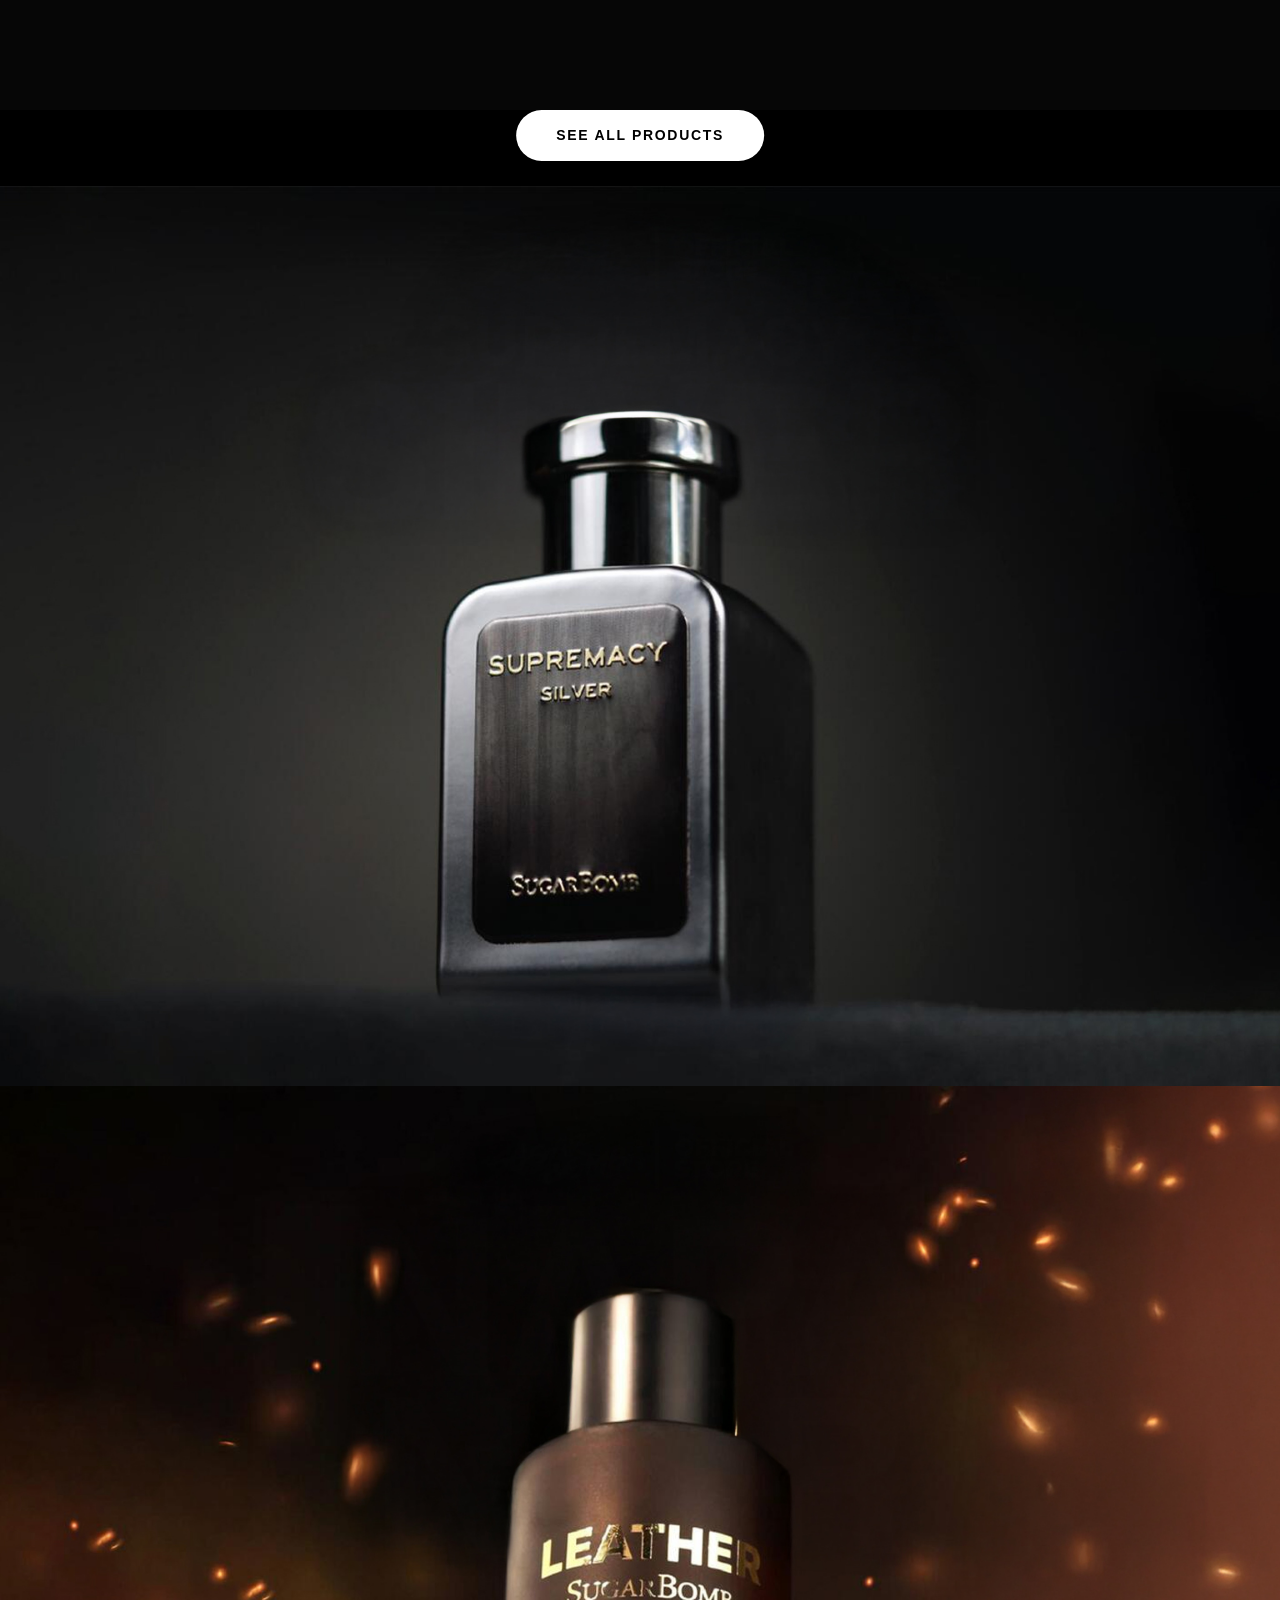
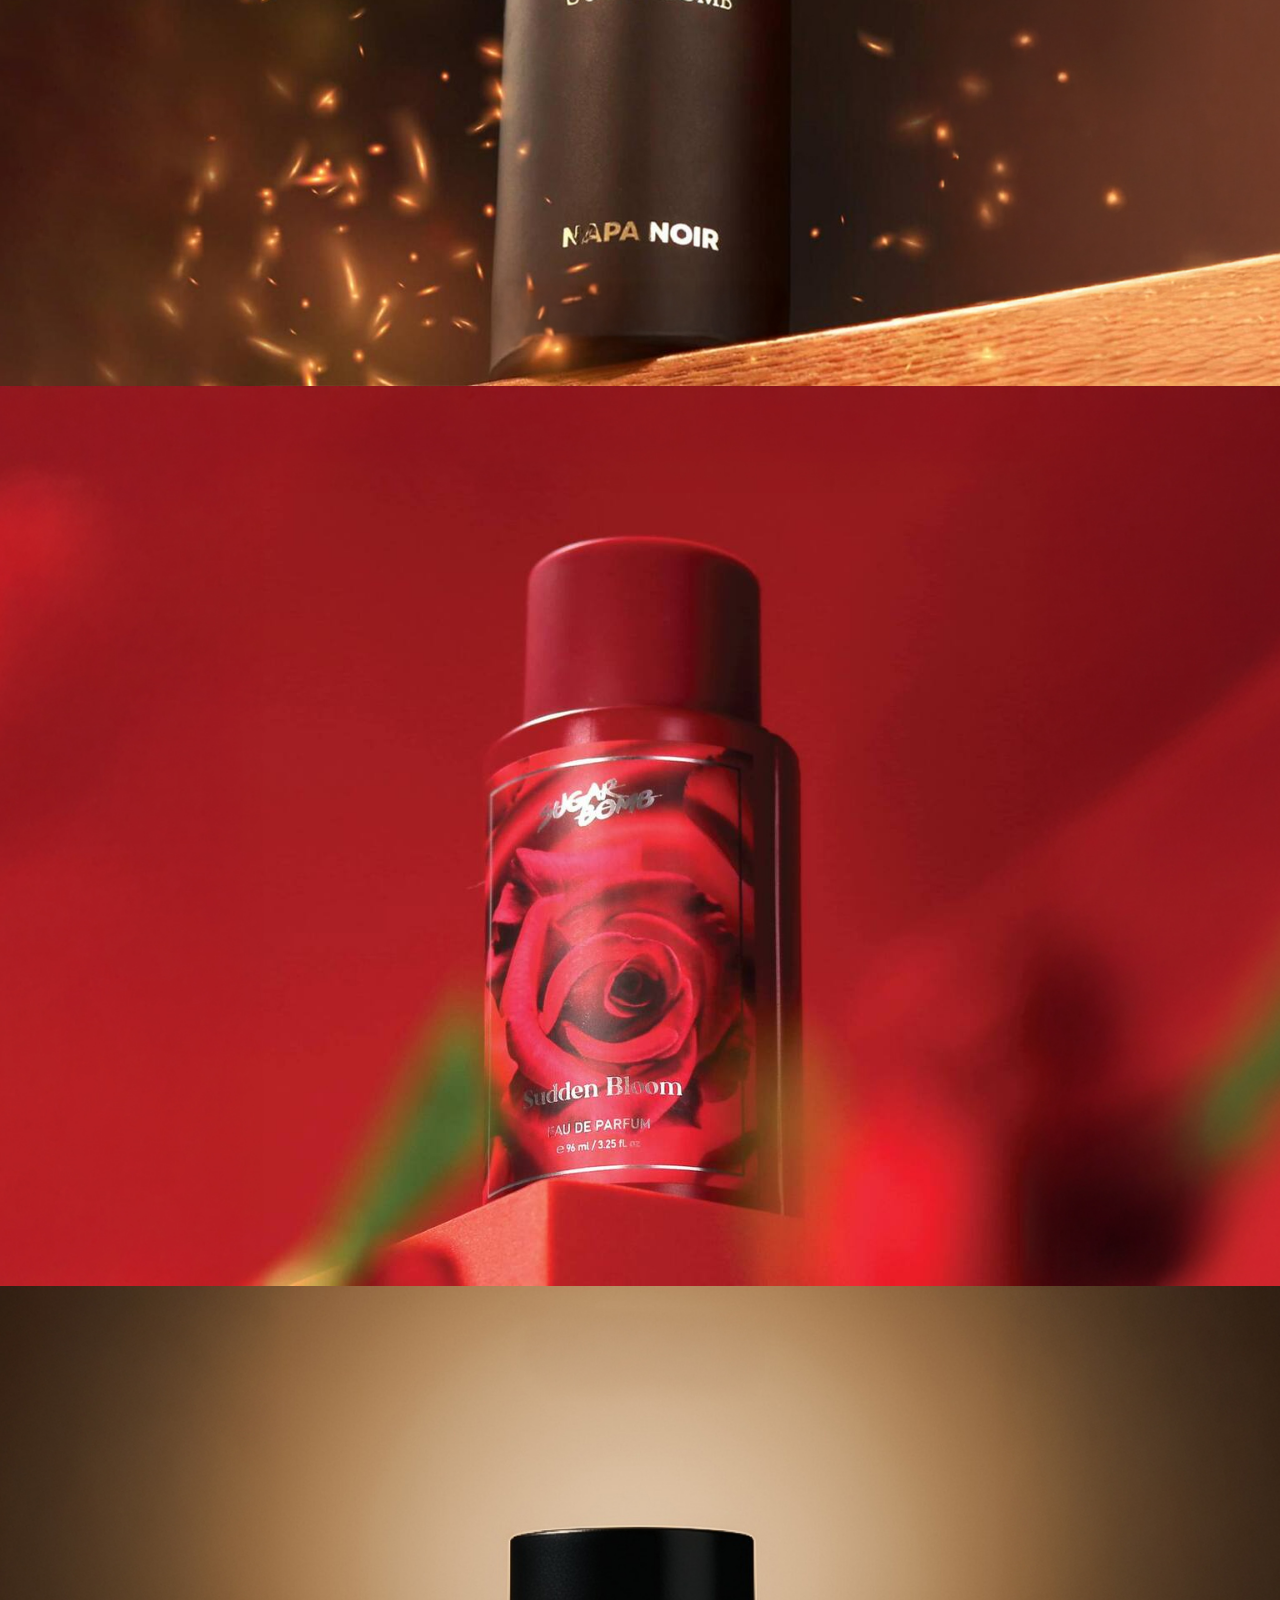
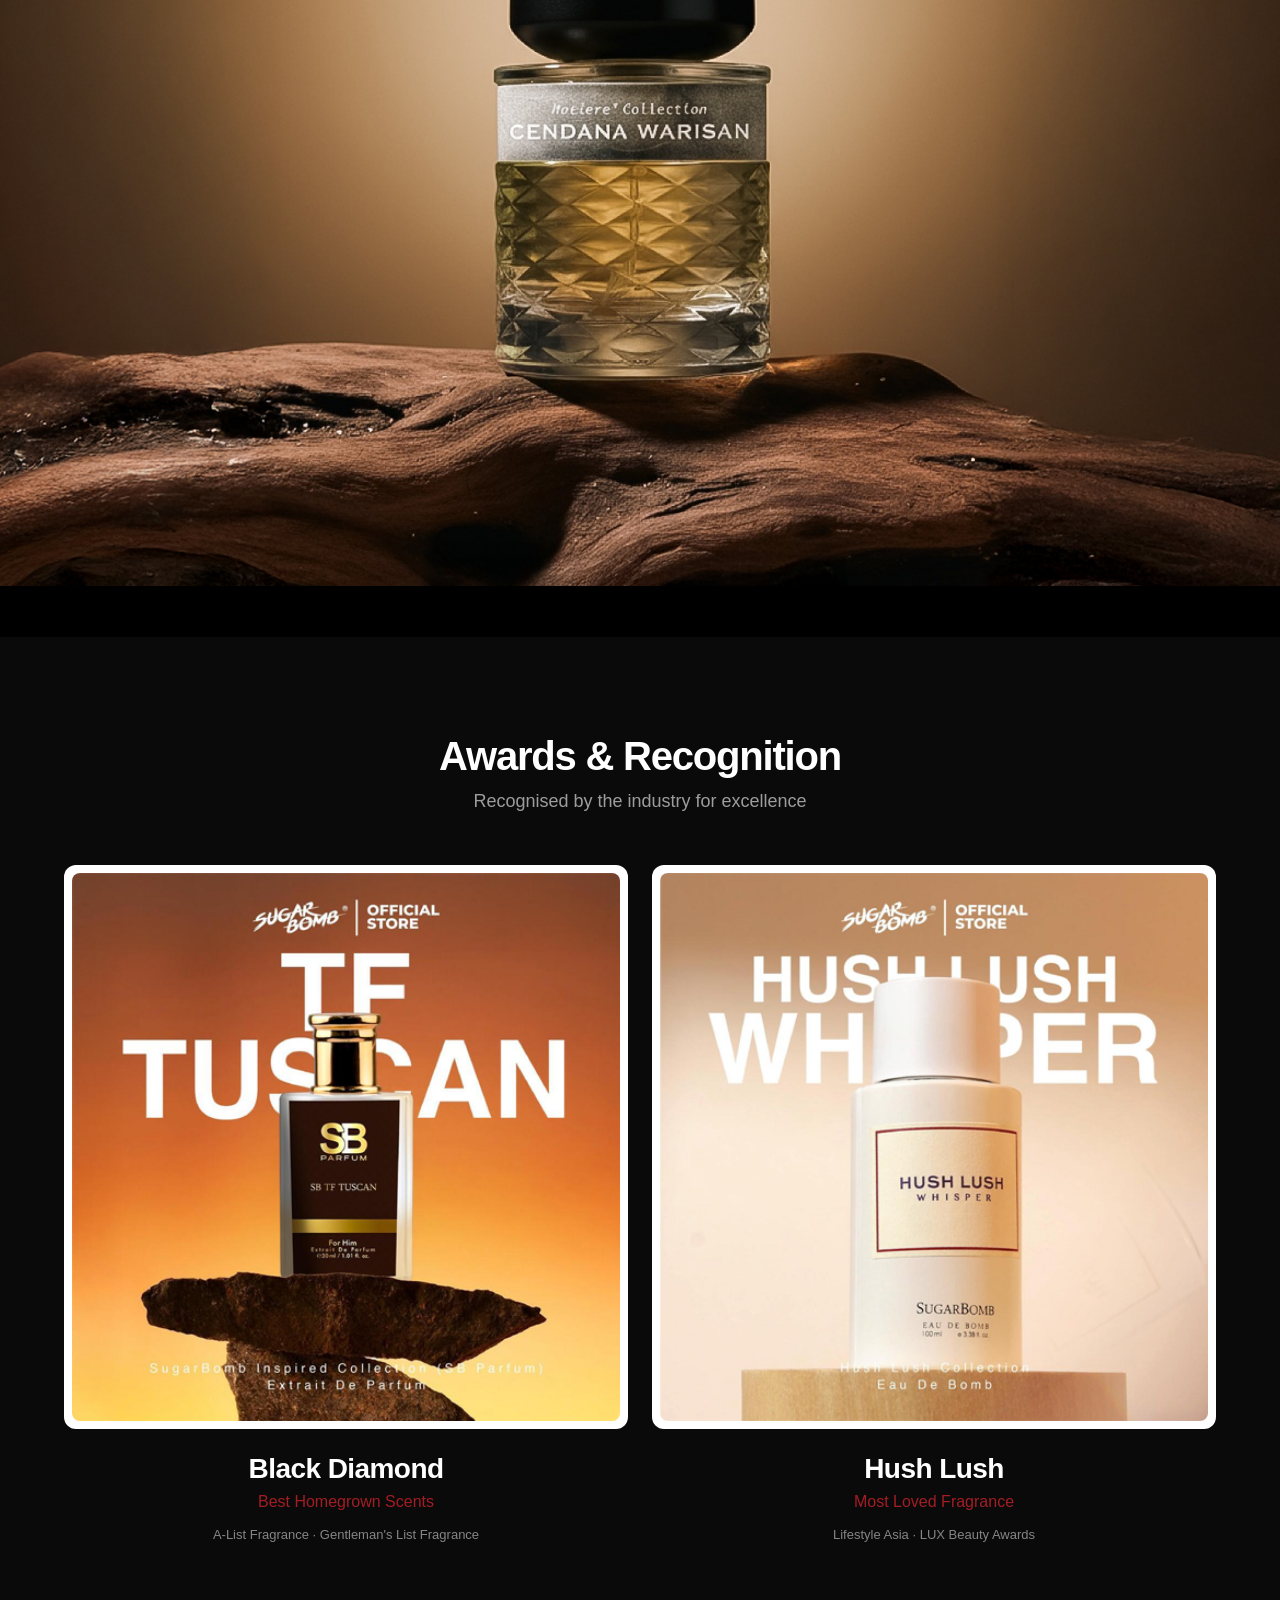
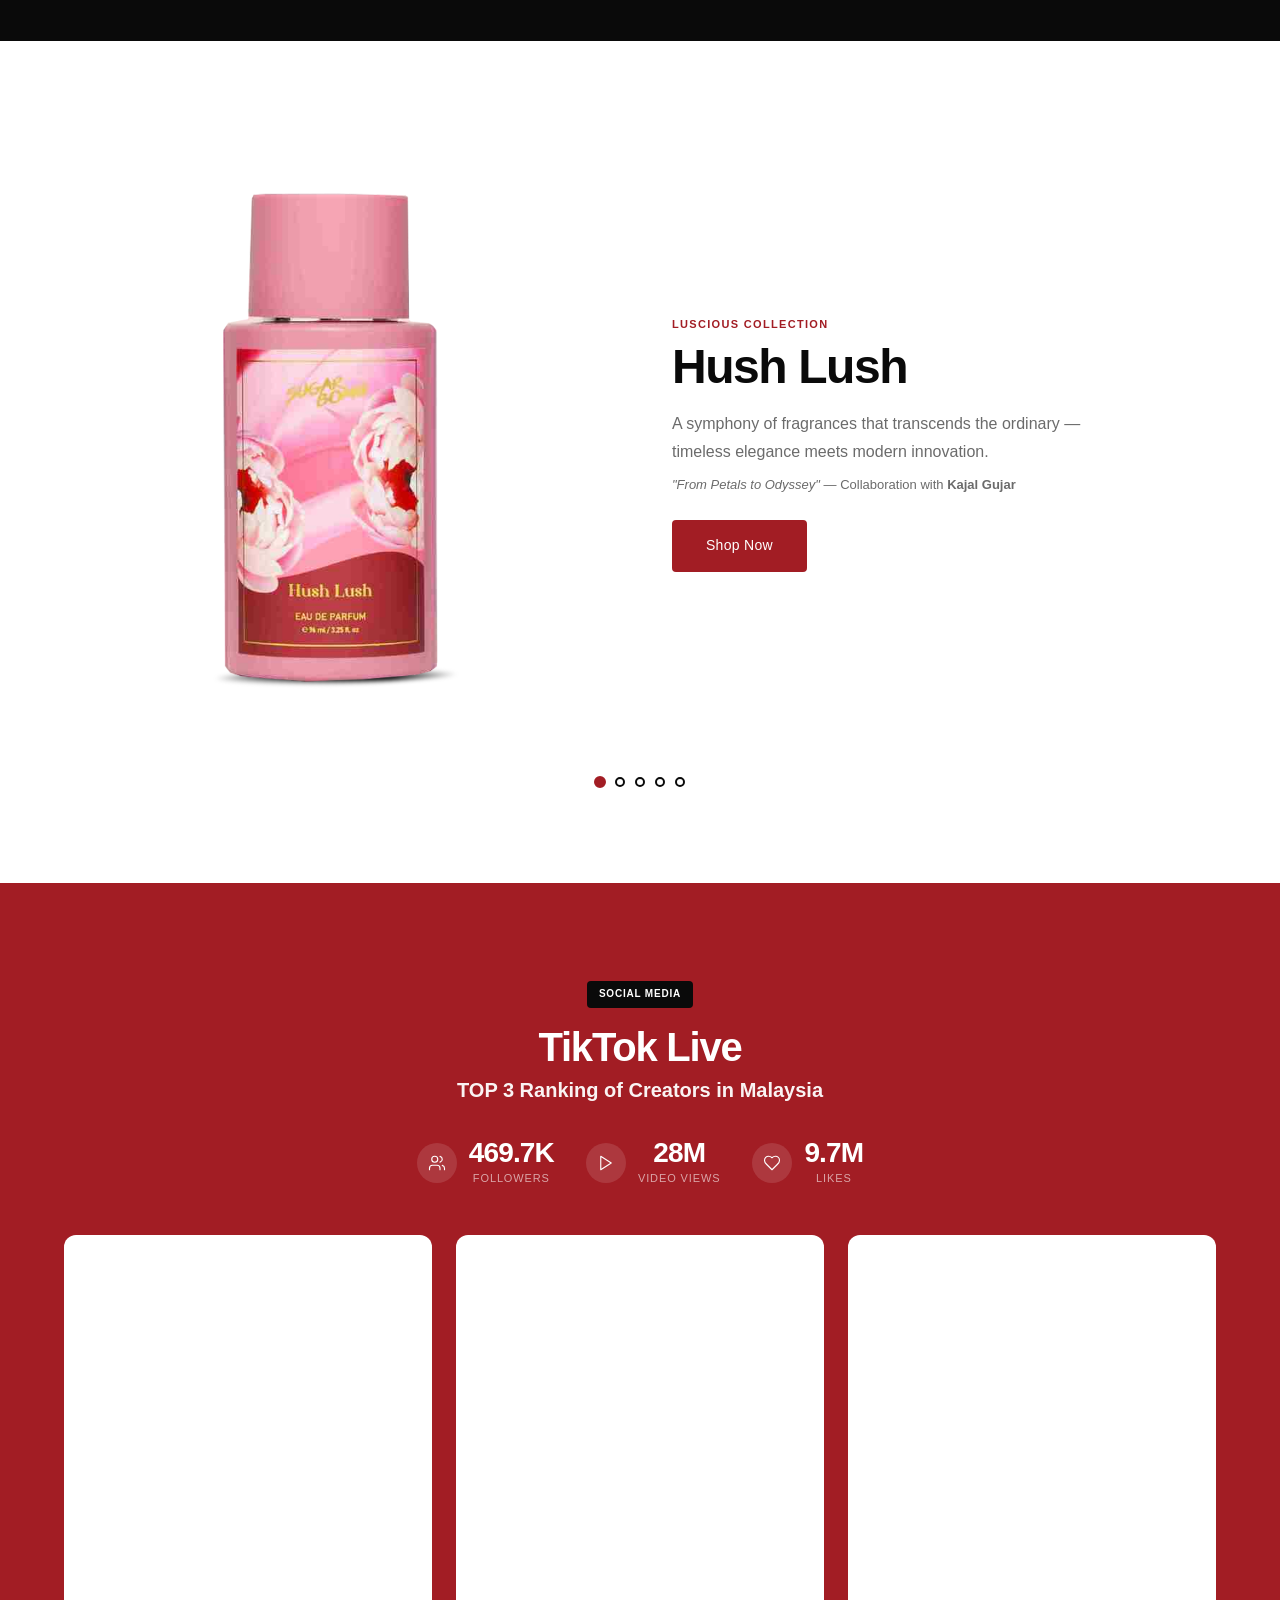
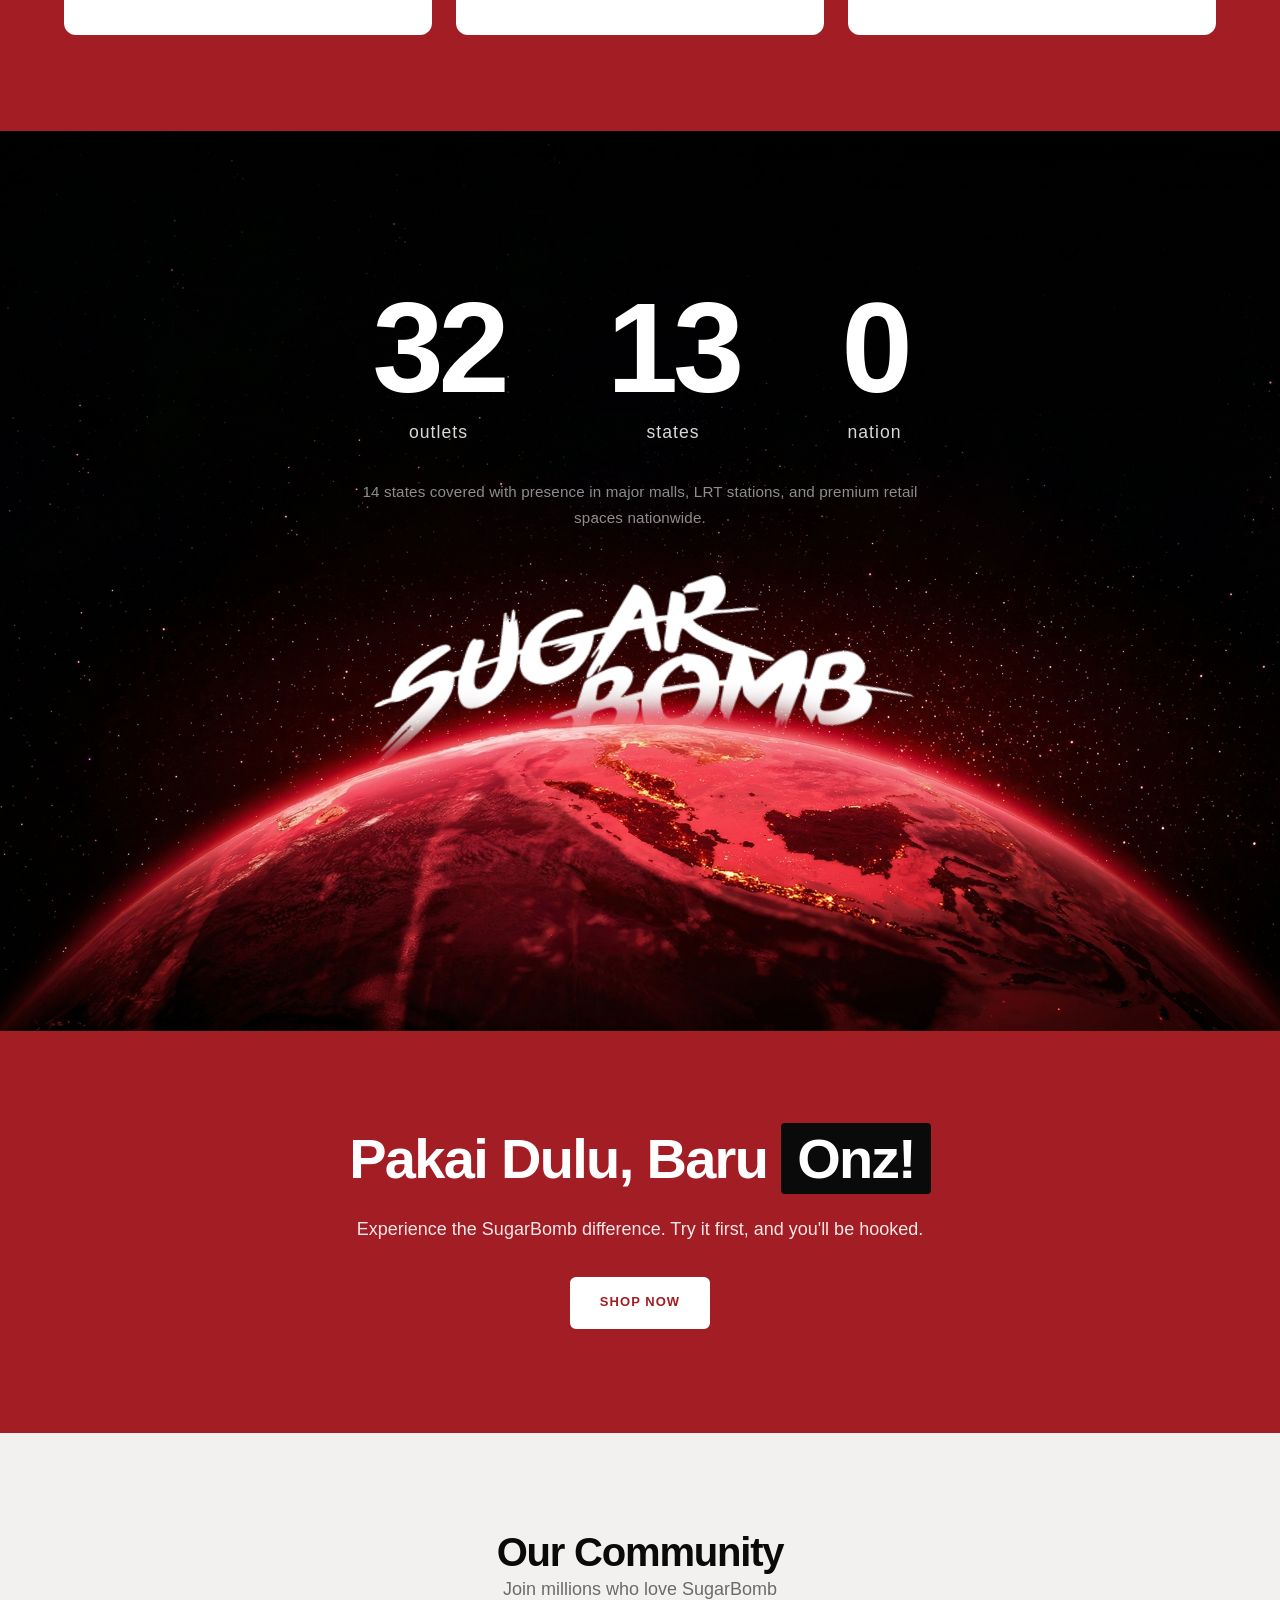
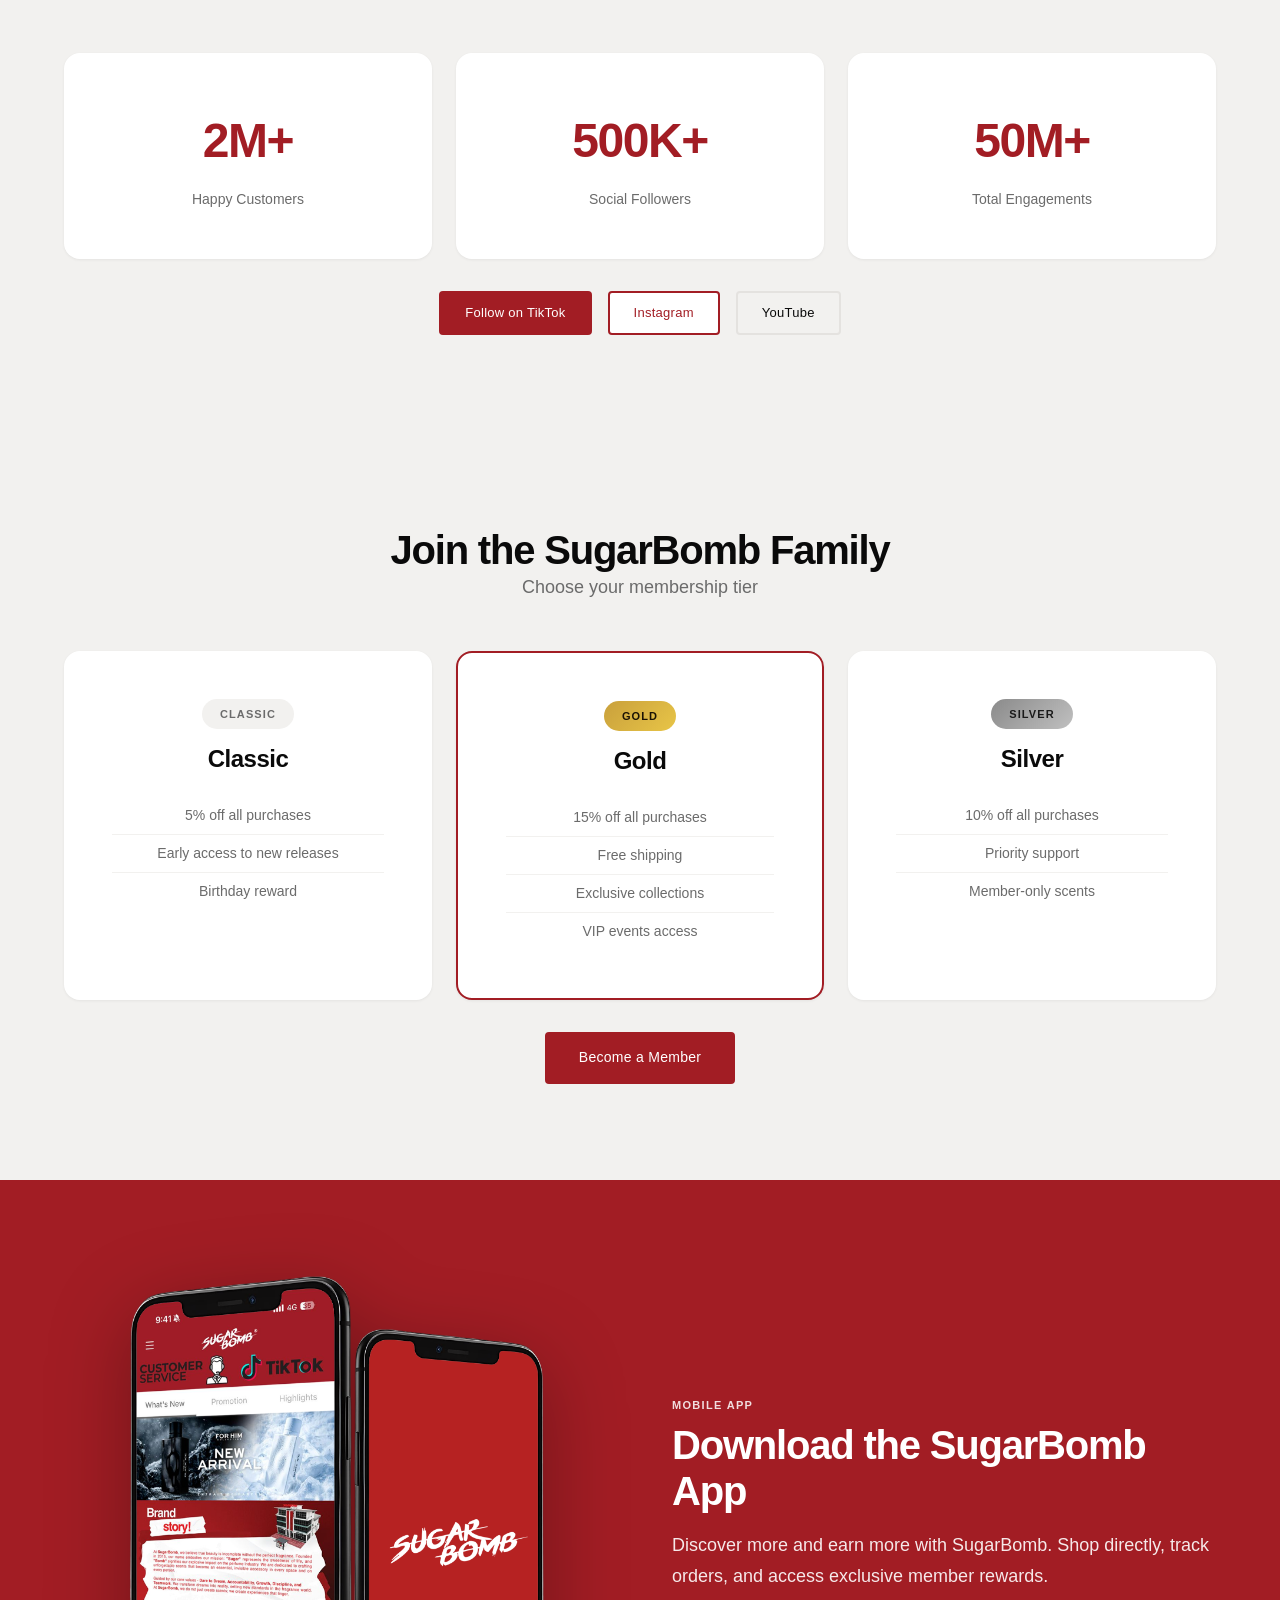
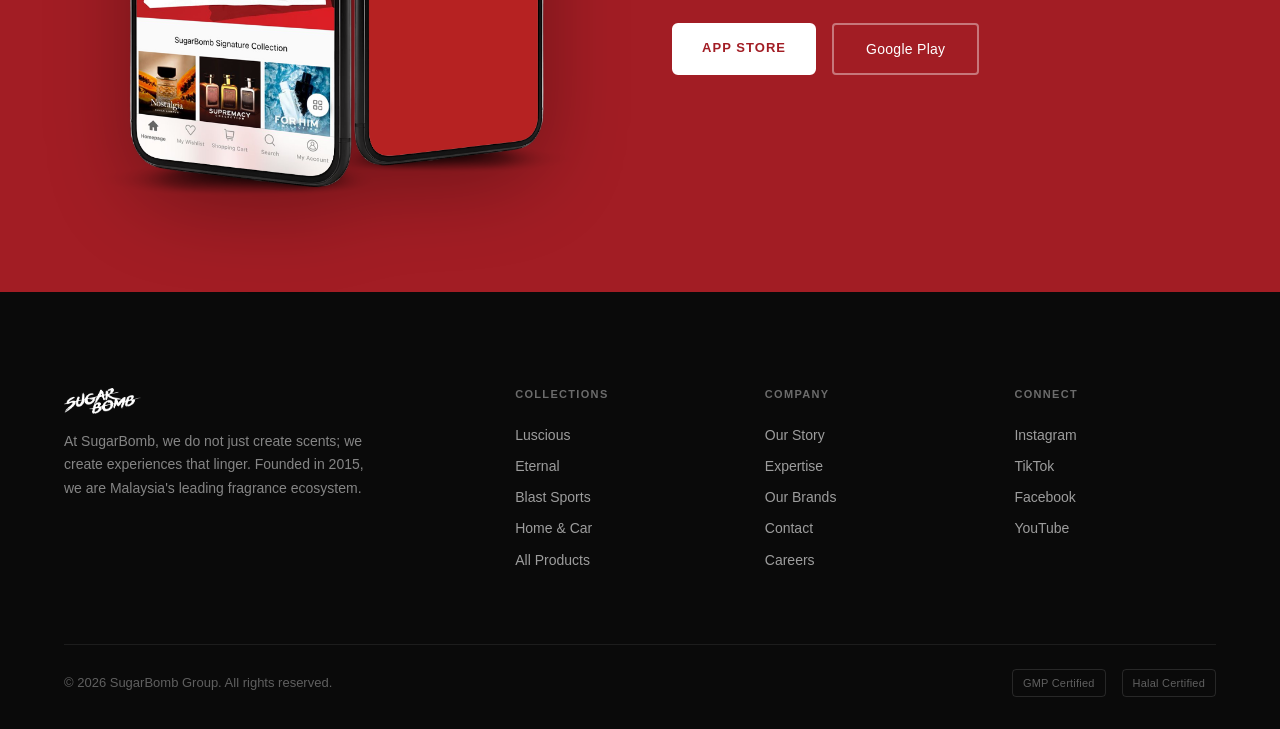
==== commit 34056e63: "Remove sales counter section, update locations bg to map 3" ====
--- a/index.html
+++ b/index.html
@@ -494,39 +494,6 @@
     </div>
   </section>
 
-  <!-- ============ SALES COUNTER ============ -->
-  <section class="section section--black">
-    <div class="container text-center">
-      <div class="sales-counter animate-on-scroll">
-        <div class="sales-counter__timer">
-          <div class="sales-counter__box">
-            <span class="sales-counter__digit" id="counter-hours">00</span>
-            <span class="sales-counter__unit">Hours</span>
-          </div>
-          <span class="sales-counter__sep">:</span>
-          <div class="sales-counter__box">
-            <span class="sales-counter__digit" id="counter-minutes">00</span>
-            <span class="sales-counter__unit">Minutes</span>
-          </div>
-          <span class="sales-counter__sep">:</span>
-          <div class="sales-counter__box">
-            <span class="sales-counter__digit" id="counter-seconds">00</span>
-            <span class="sales-counter__unit">Seconds</span>
-          </div>
-        </div>
-        <div class="sales-counter__text animate-on-scroll delay-1">
-          <span class="sales-counter__big">5</span>
-          <span class="sales-counter__desc">units Sold<br><span style="font-size: 1rem; opacity: 0.7;">per minute.</span> <strong style="font-size: 1.5rem;">Worldwide</strong></span>
-        </div>
-      </div>
-      <div class="flex-center gap-md animate-on-scroll delay-2" style="margin-top: var(--space-xl);">
-        <a href="#" class="btn btn--white-outline btn--md" style="font-size: 0.8rem;">
-          @sugarbombgroup
-        </a>
-      </div>
-    </div>
-  </section>
-
   <!-- ============ KEY LOCATIONS ============ -->
   <section class="section locations-section">
     <div class="locations-overlay">
--- a/css/style.css
+++ b/css/style.css
@@ -4457,8 +4457,6 @@
   display: grid;
   grid-template-columns: repeat(5, 1fr);
   gap: var(--space-sm);
-  margin-left: calc(-1 * var(--space-3xl));
-  margin-right: calc(-1 * var(--space-3xl));
 }
 
 .collection-card--flat {
@@ -4715,18 +4713,18 @@
    43. KEY LOCATIONS — DOTTED MAP
    ============================================================ */
 .locations-section {
-  background: #0a0a0a url('../assets/map/map sb.png') no-repeat center center;
+  background: #0a0a0a url('../assets/map/map 3.jpg') no-repeat center center;
   background-size: cover;
   padding: 0;
   position: relative;
-  min-height: 560px;
+  min-height: 100vh;
 }
 
 .locations-overlay {
   width: 100%;
-  min-height: 560px;
-  display: flex;
-  align-items: center;
+  min-height: 100vh;
+  display: flex;
+  align-items: flex-start;
   justify-content: center;
   position: relative;
   z-index: 1;
@@ -4734,7 +4732,7 @@
 
 .locations-content {
   text-align: center;
-  padding: var(--space-3xl) var(--space-lg);
+  padding: clamp(5rem, 12vw, 10rem) var(--space-lg) var(--space-3xl);
 }
 
 .locations-stats {
@@ -4777,10 +4775,10 @@
 
 @media (max-width: 768px) {
   .locations-section {
-    min-height: 400px;
+    min-height: 100vh;
   }
   .locations-overlay {
-    min-height: 400px;
+    min-height: 100vh;
   }
   .locations-stats {
     gap: 2rem;
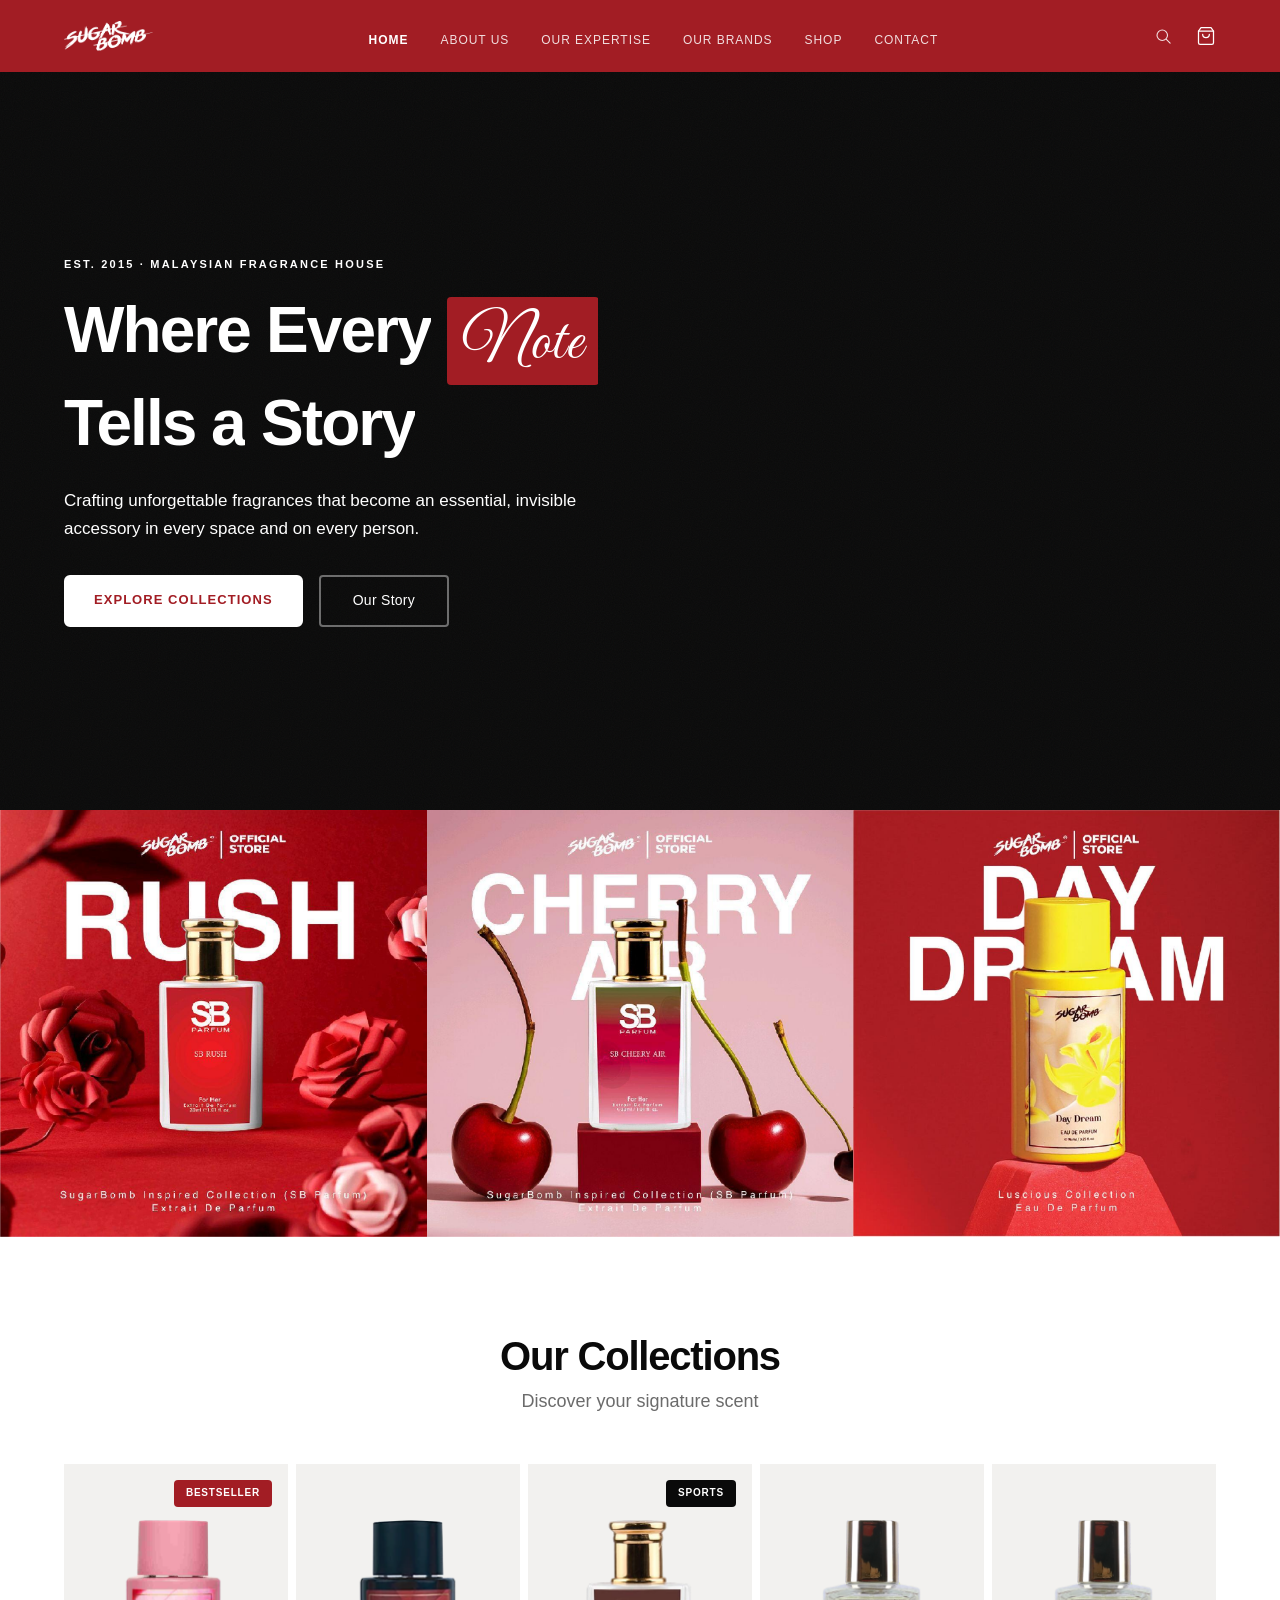
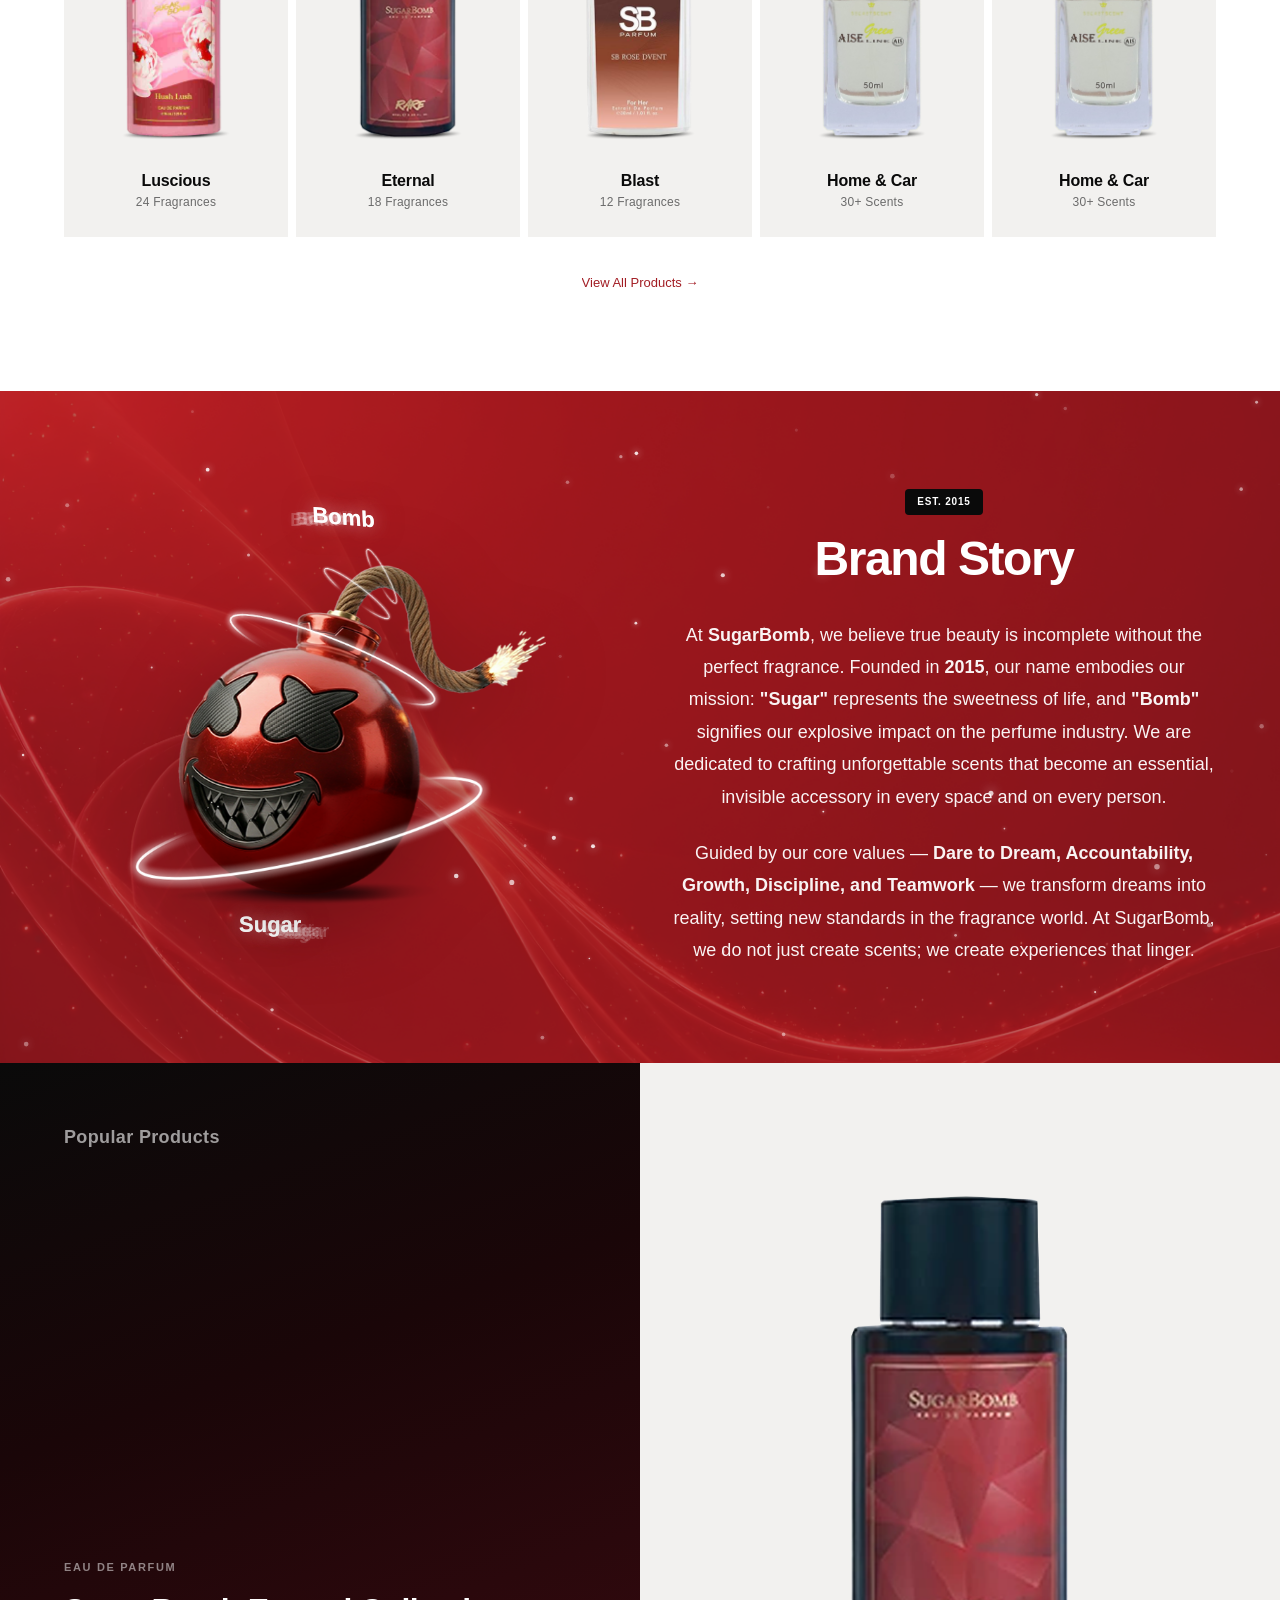
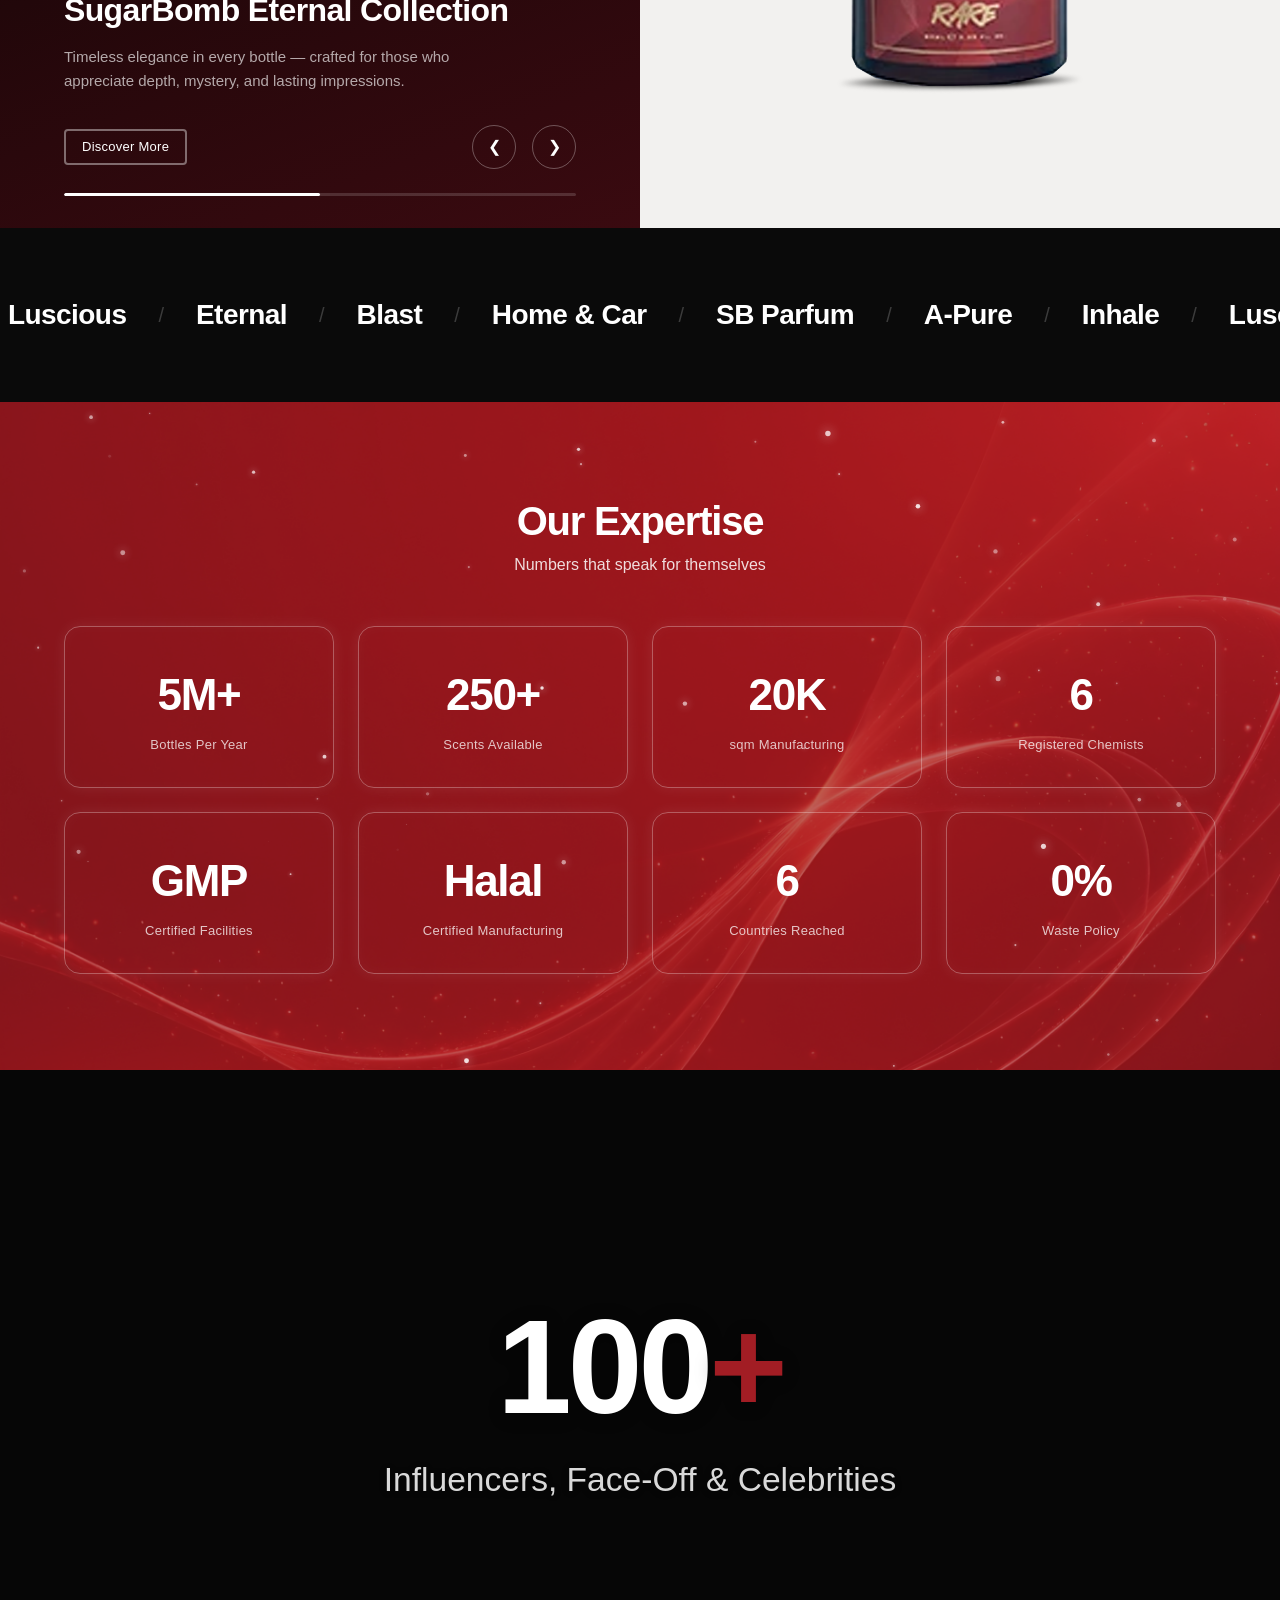
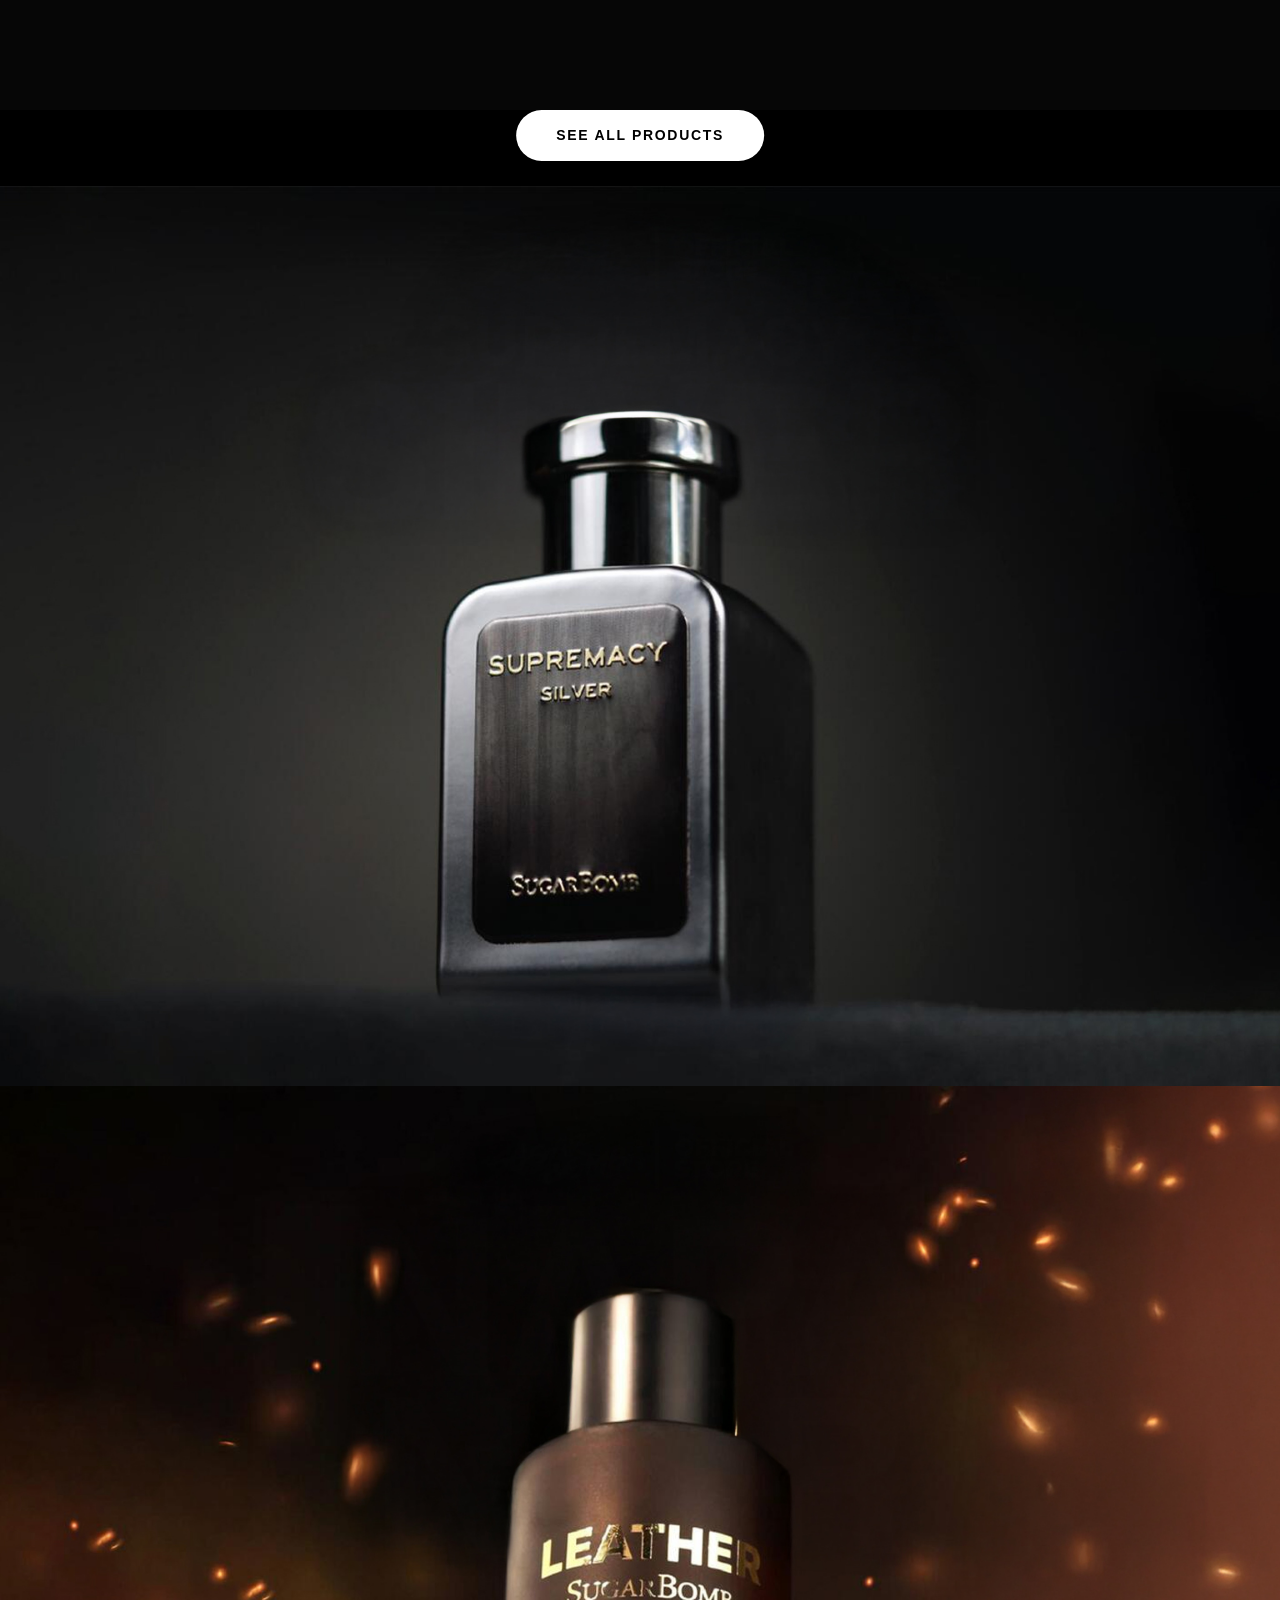
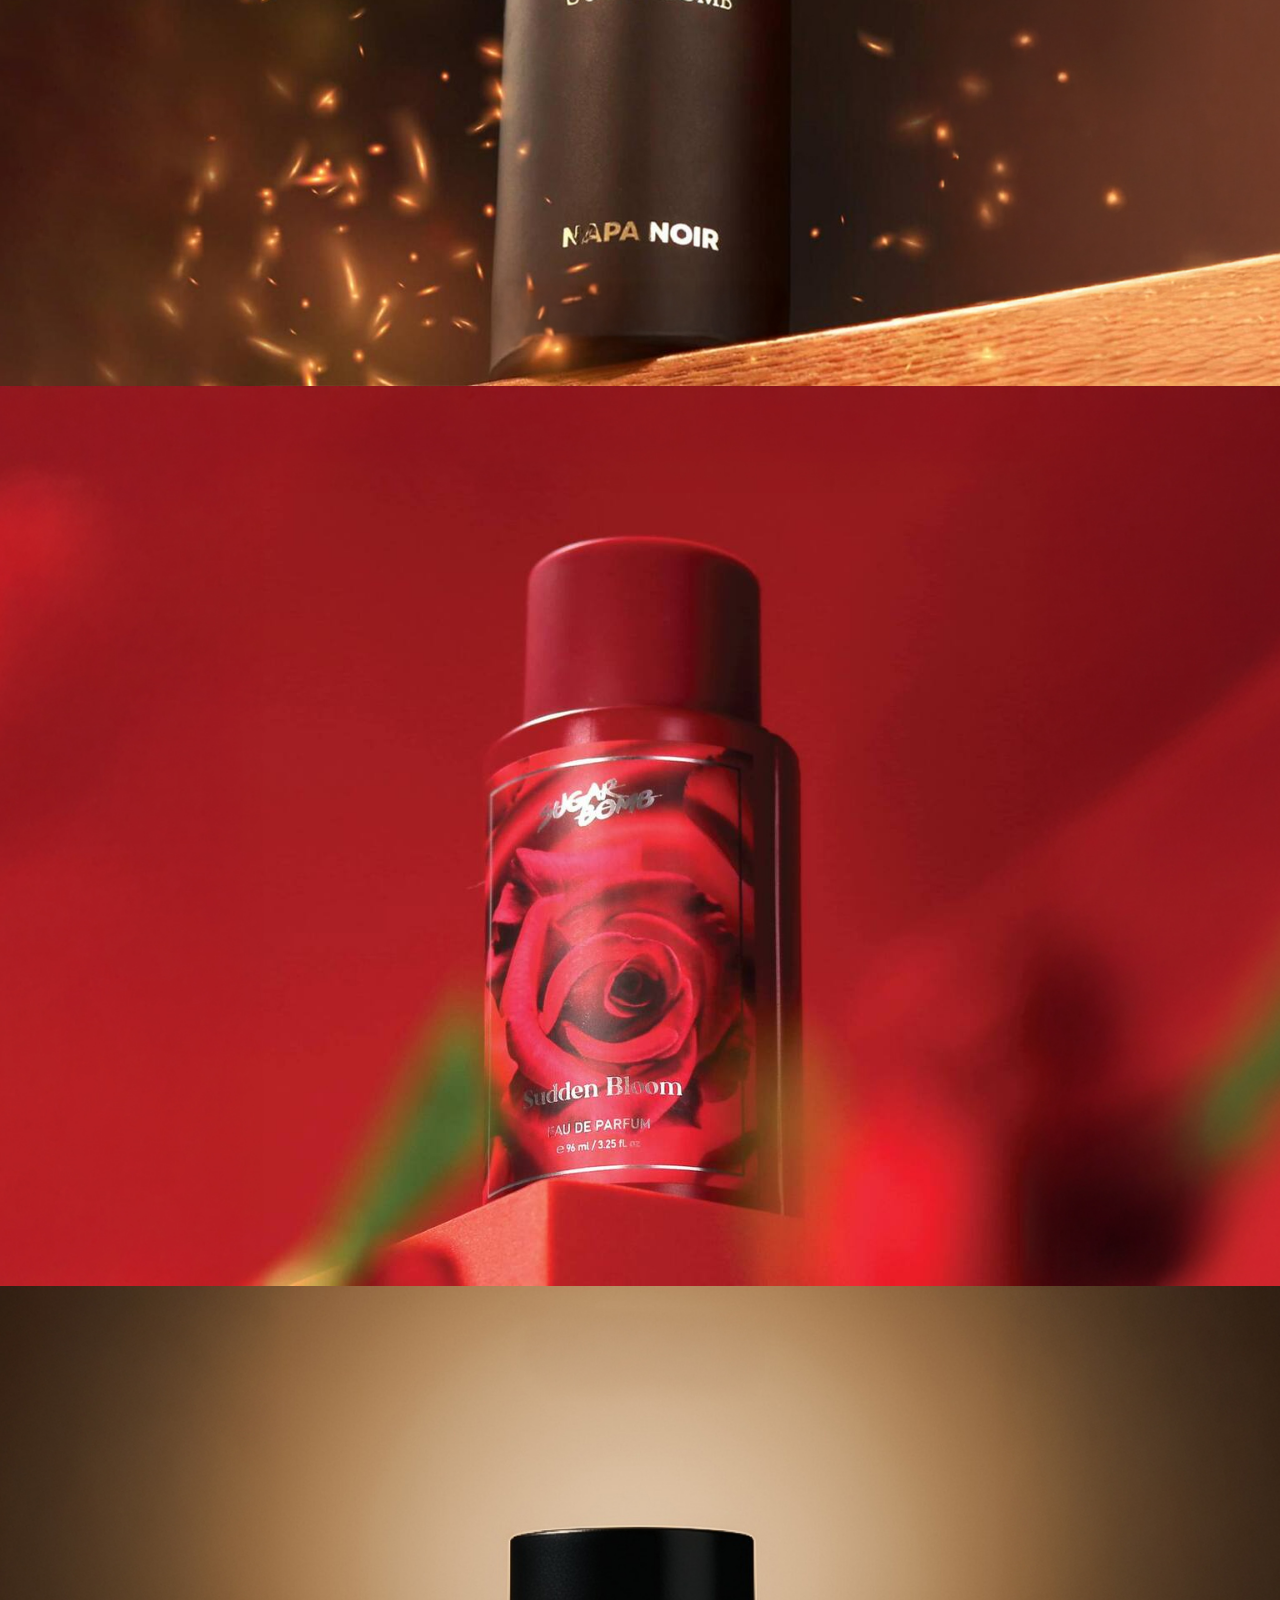
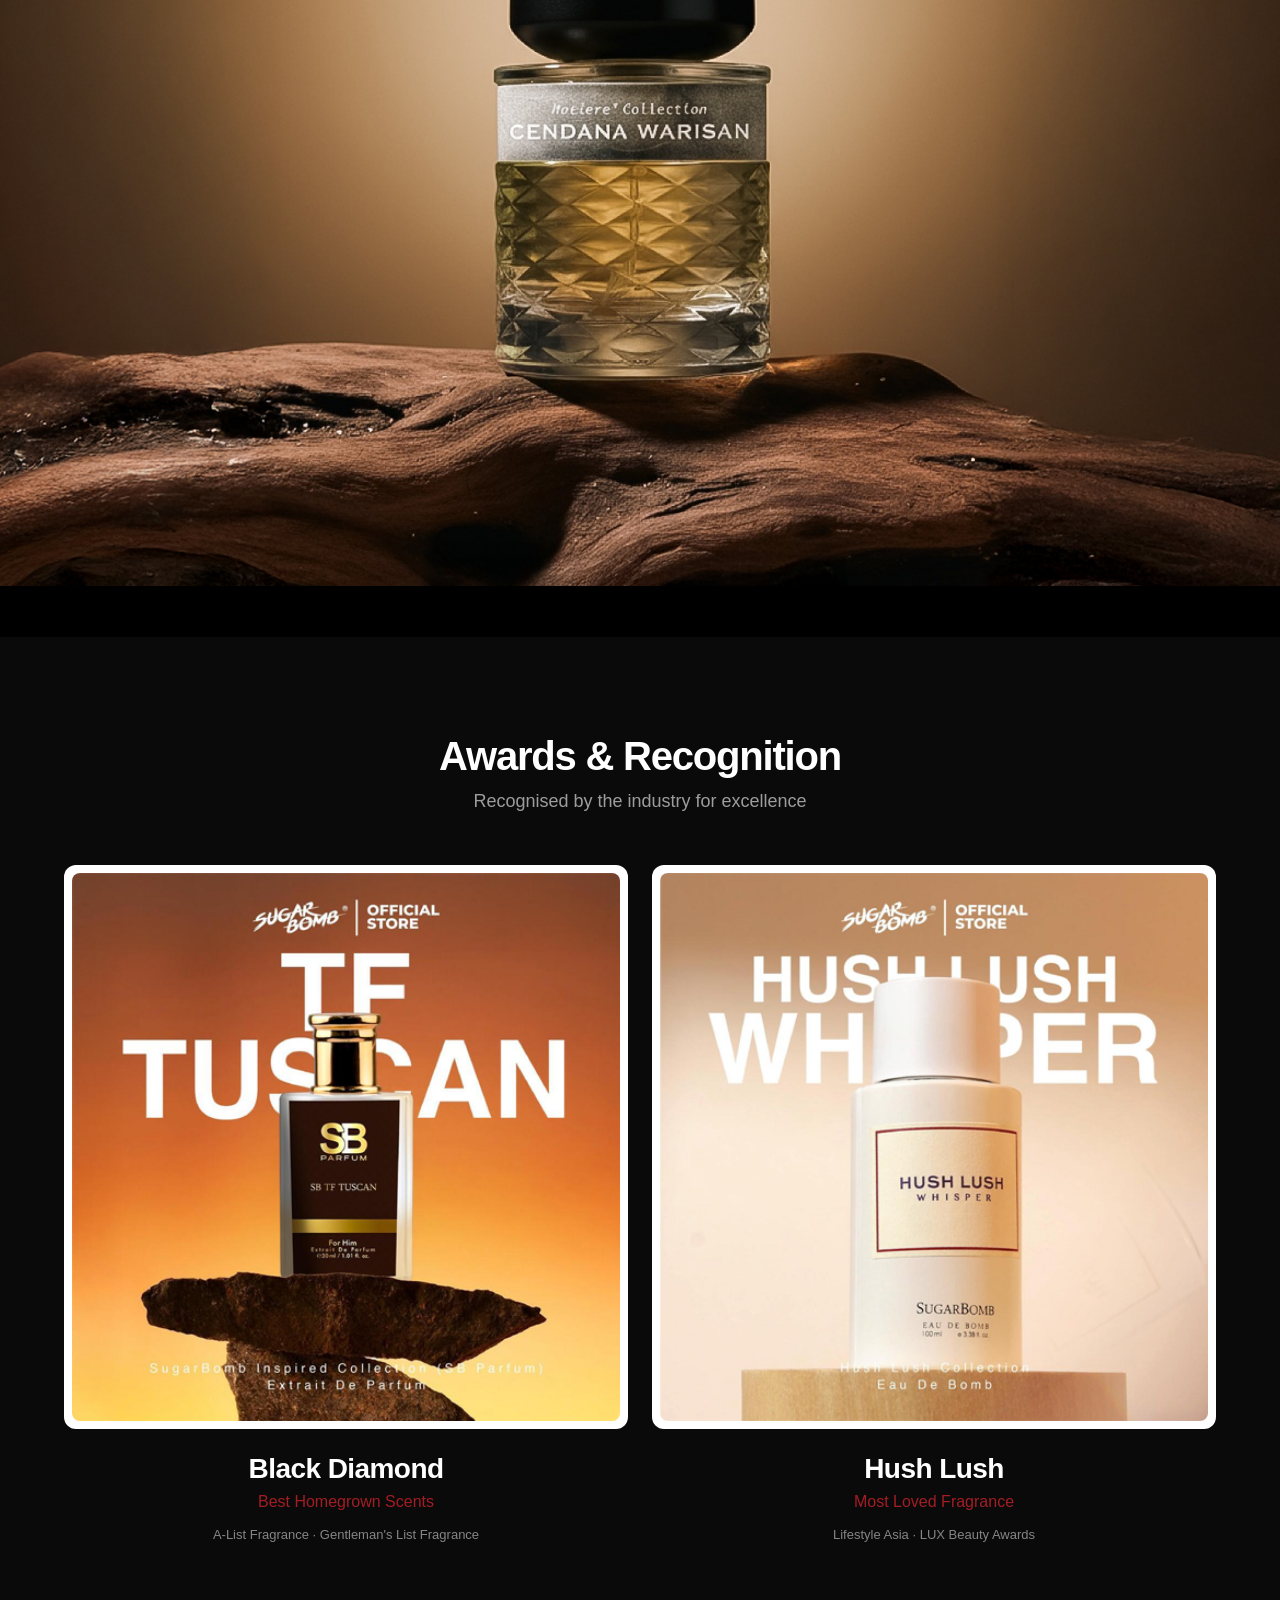
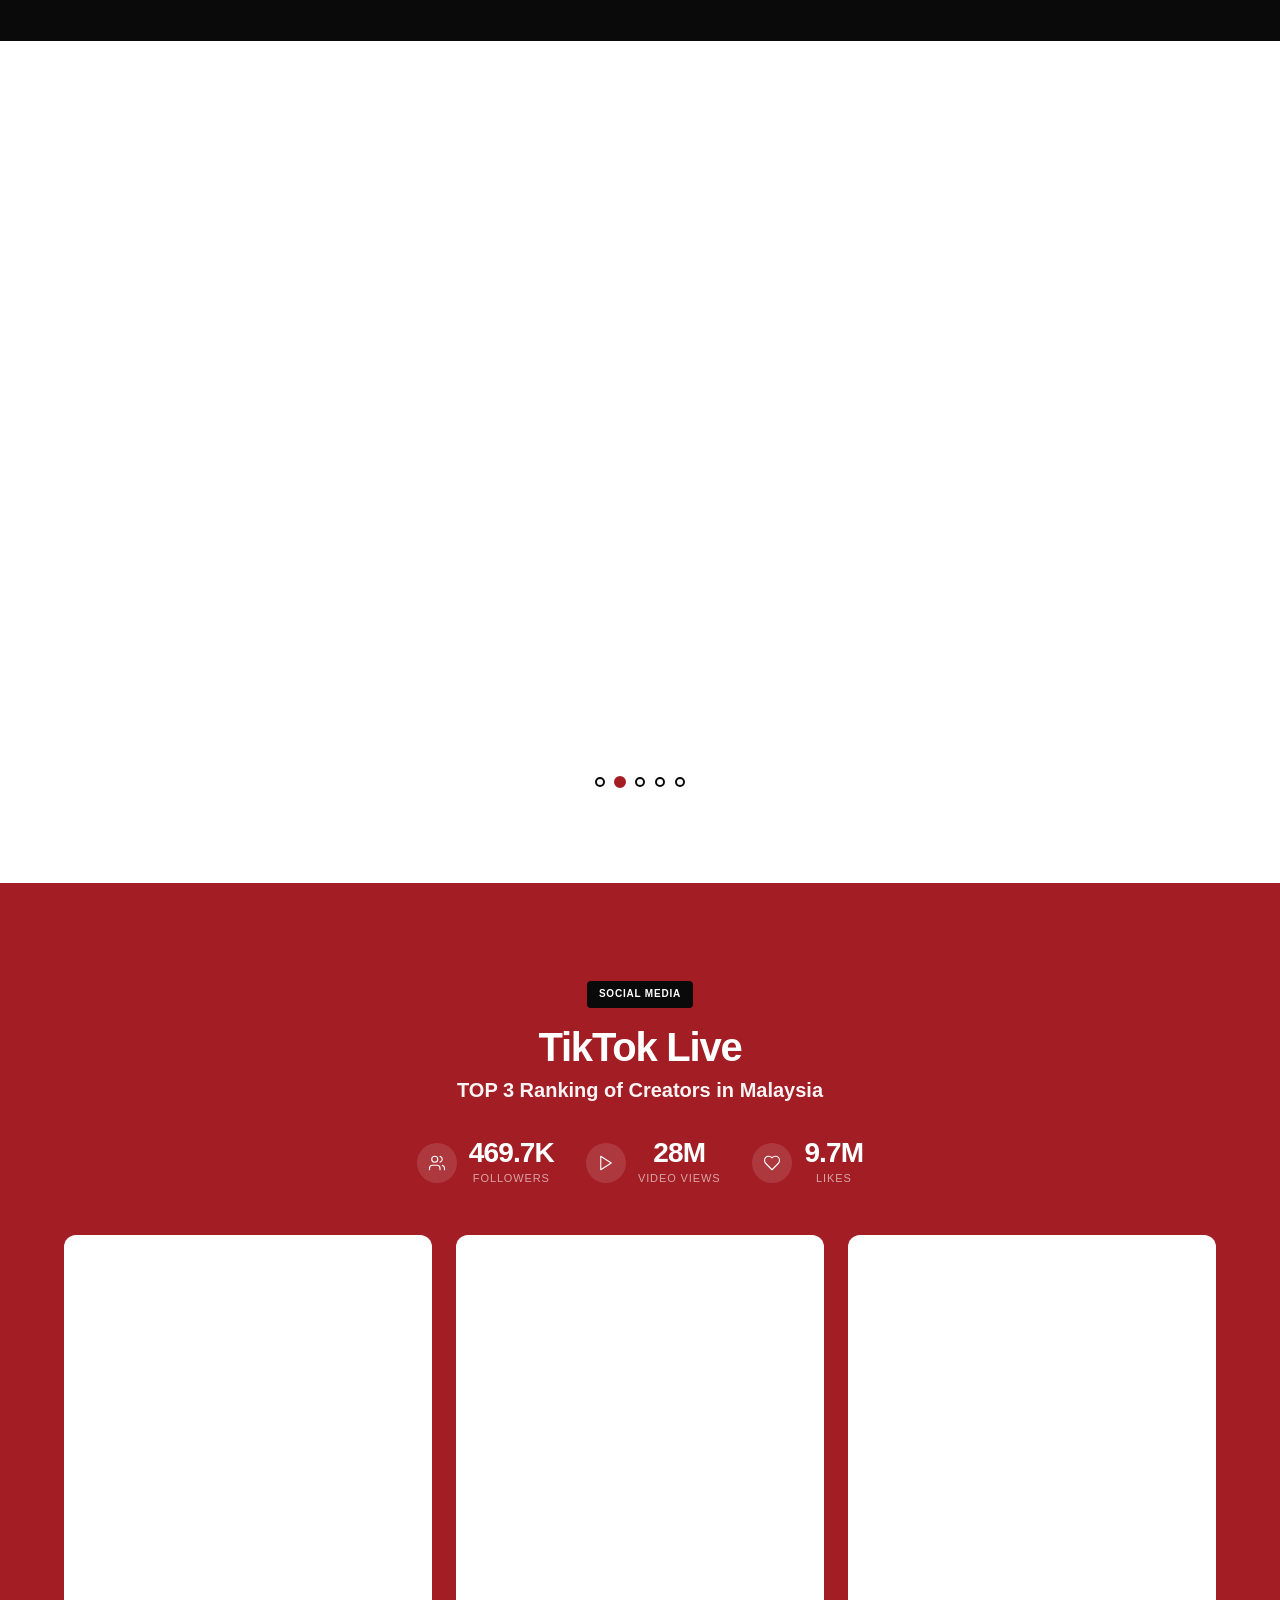
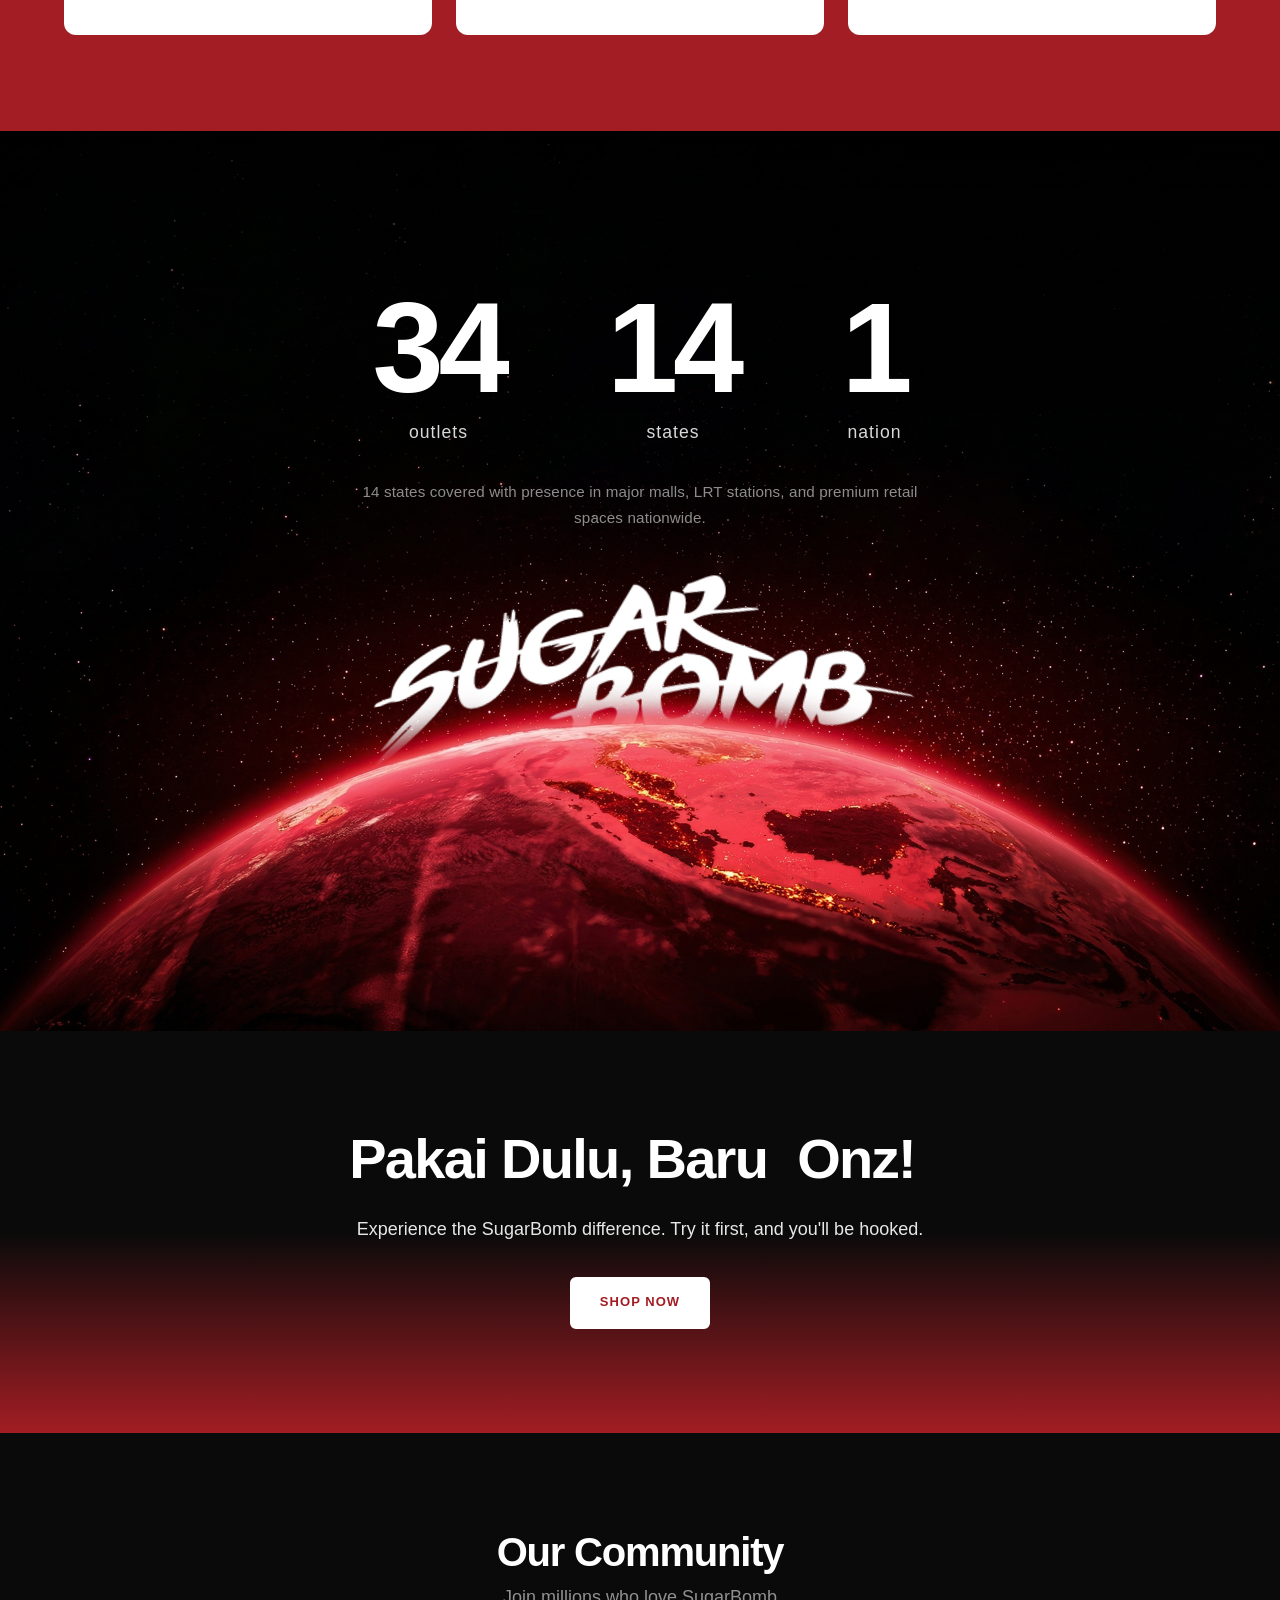
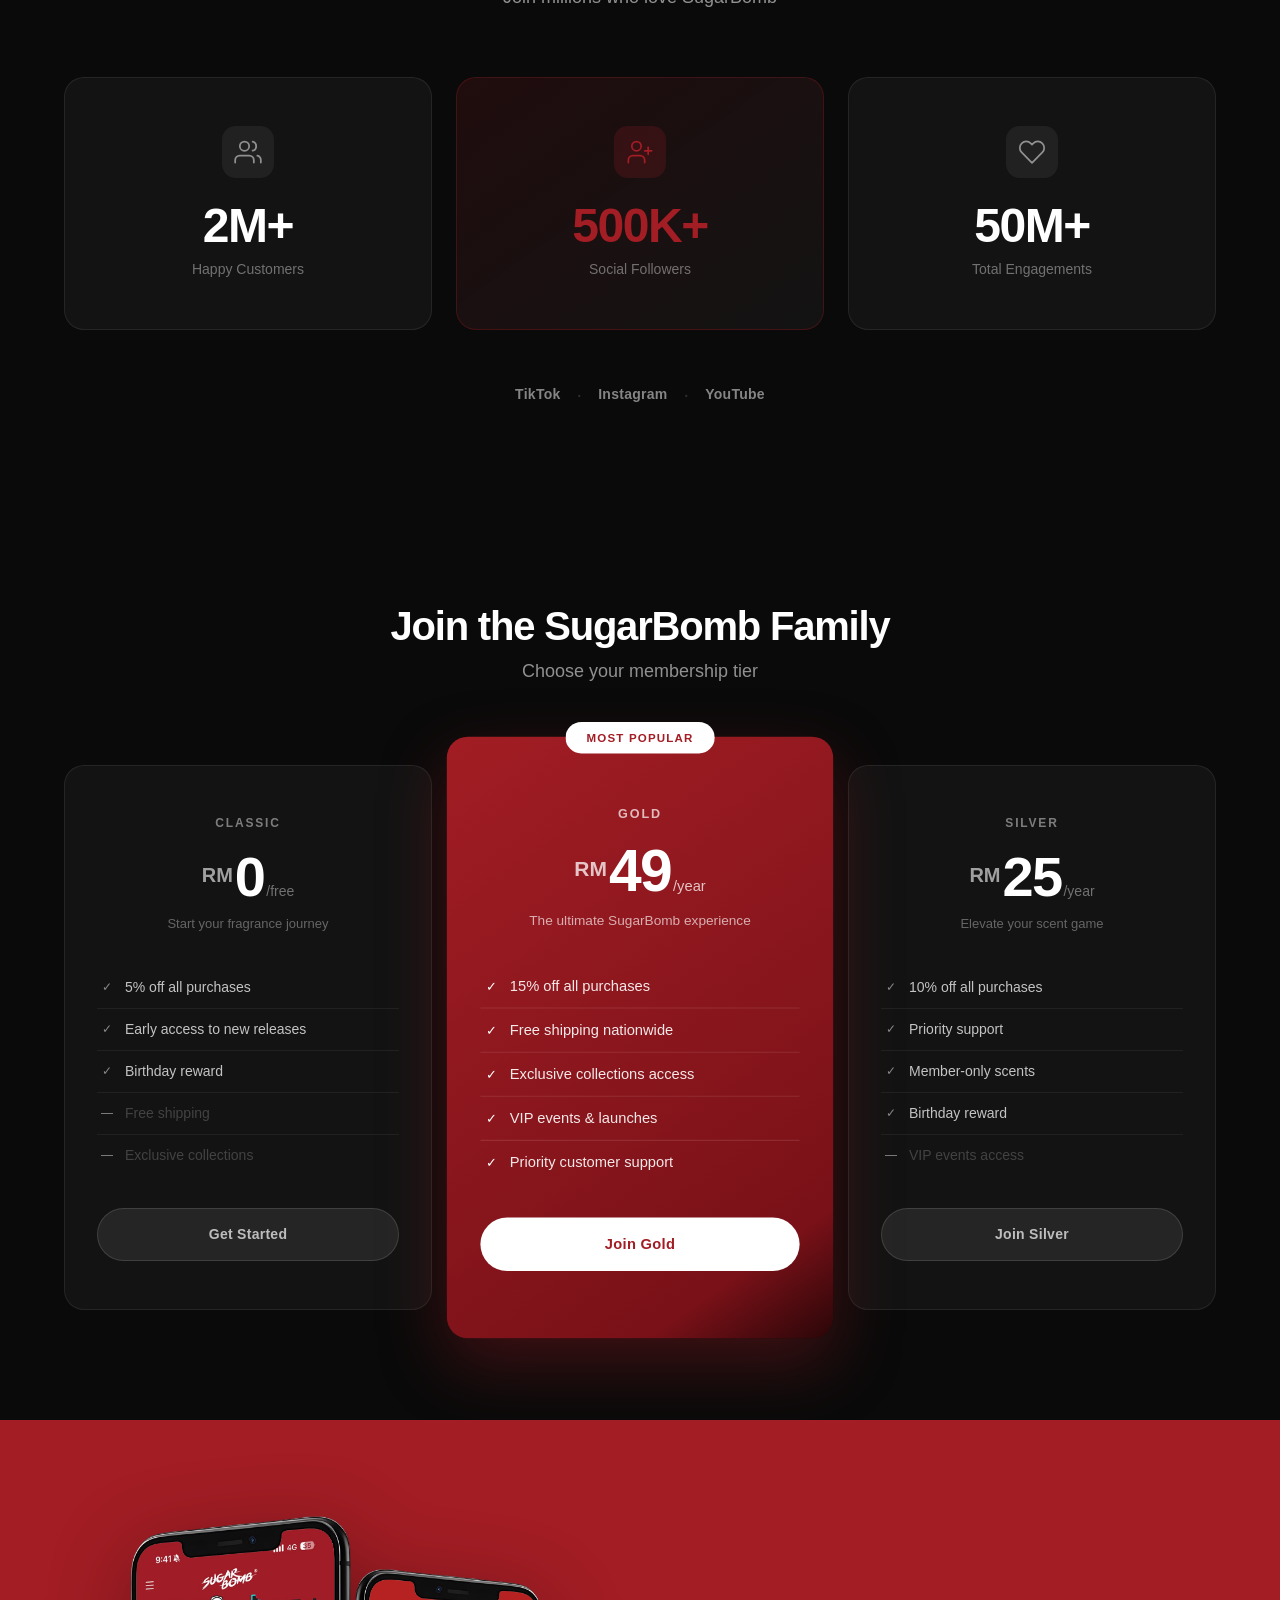
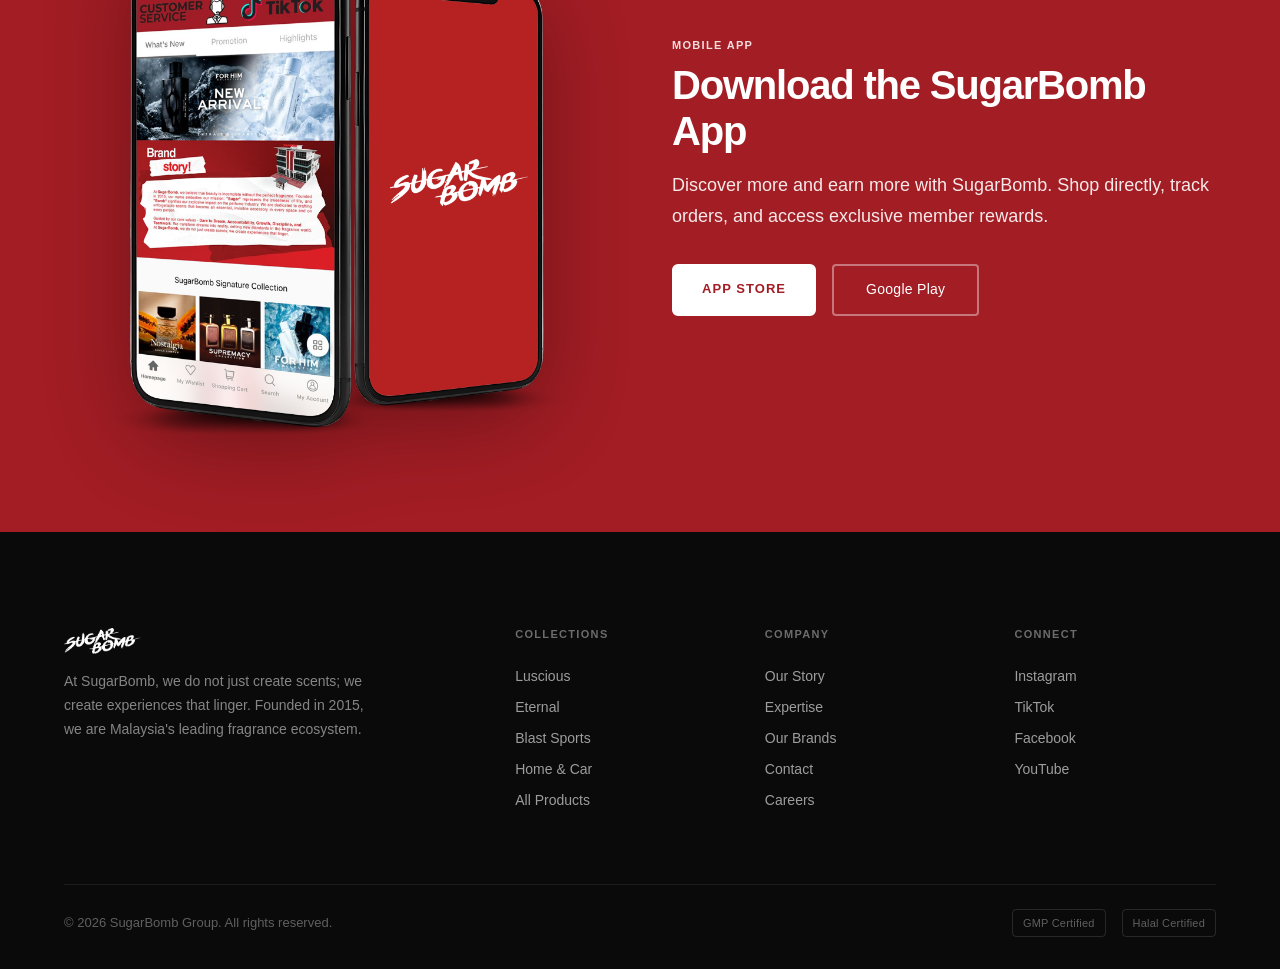
==== commit c26d0b07: "Redesign Community & Membership sections: dark theme, glass cards, responsive" ====
--- a/index.html
+++ b/index.html
@@ -529,67 +529,87 @@
   </section>
 
   <!-- ============ SOCIAL PROOF ============ -->
-  <section class="section section--gray">
-    <div class="container">
-      <div class="text-center" style="margin-bottom: var(--space-2xl);">
-        <h2 class="display-heading animate-on-scroll">Our Community</h2>
-        <p class="text-muted text-lg animate-on-scroll delay-1">Join millions who love SugarBomb</p>
-      </div>
-      <div class="grid grid-3 animate-on-scroll delay-2">
+  <section class="section community-section">
+    <div class="container">
+      <div class="text-center" style="margin-bottom: var(--space-3xl);">
+        <h2 class="display-heading animate-on-scroll" style="color: #fff;">Our Community</h2>
+        <p class="text-lg animate-on-scroll delay-1" style="color: rgba(255,255,255,0.55); margin-top: var(--space-sm);">Join millions who love SugarBomb</p>
+      </div>
+      <div class="community-grid animate-on-scroll delay-2">
         <div class="proof-card">
+          <span class="proof-card__icon"><svg viewBox="0 0 24 24" width="28" height="28" fill="none" stroke="currentColor" stroke-width="1.5" stroke-linecap="round" stroke-linejoin="round"><path d="M17 21v-2a4 4 0 0 0-4-4H5a4 4 0 0 0-4 4v2"/><circle cx="9" cy="7" r="4"/><path d="M23 21v-2a4 4 0 0 0-3-3.87"/><path d="M16 3.13a4 4 0 0 1 0 7.75"/></svg></span>
           <span class="proof-card__number">2M+</span>
           <p class="proof-card__label">Happy Customers</p>
         </div>
-        <div class="proof-card">
+        <div class="proof-card proof-card--highlight">
+          <span class="proof-card__icon"><svg viewBox="0 0 24 24" width="28" height="28" fill="none" stroke="currentColor" stroke-width="1.5" stroke-linecap="round" stroke-linejoin="round"><path d="M16 21v-2a4 4 0 0 0-4-4H6a4 4 0 0 0-4 4v2"/><circle cx="9" cy="7" r="4"/><line x1="19" y1="8" x2="19" y2="14"/><line x1="22" y1="11" x2="16" y2="11"/></svg></span>
           <span class="proof-card__number">500K+</span>
           <p class="proof-card__label">Social Followers</p>
         </div>
         <div class="proof-card">
+          <span class="proof-card__icon"><svg viewBox="0 0 24 24" width="28" height="28" fill="none" stroke="currentColor" stroke-width="1.5" stroke-linecap="round" stroke-linejoin="round"><path d="M20.84 4.61a5.5 5.5 0 0 0-7.78 0L12 5.67l-1.06-1.06a5.5 5.5 0 0 0-7.78 7.78l1.06 1.06L12 21.23l7.78-7.78 1.06-1.06a5.5 5.5 0 0 0 0-7.78z"/></svg></span>
           <span class="proof-card__number">50M+</span>
           <p class="proof-card__label">Total Engagements</p>
         </div>
       </div>
-      <div class="flex-center gap-md" style="margin-top: var(--space-xl);">
-        <a href="#" class="btn btn--primary btn--md">Follow on TikTok</a>
-        <a href="#" class="btn btn--secondary btn--md">Instagram</a>
-        <a href="#" class="btn btn--ghost btn--md">YouTube</a>
+      <div class="community-actions animate-on-scroll delay-3">
+        <a href="#" class="community-link">TikTok</a>
+        <span class="community-sep">·</span>
+        <a href="#" class="community-link">Instagram</a>
+        <span class="community-sep">·</span>
+        <a href="#" class="community-link">YouTube</a>
       </div>
     </div>
   </section>
 
   <!-- ============ MEMBERSHIP ============ -->
-  <section class="section section--gray">
-    <div class="container">
-      <div class="text-center" style="margin-bottom: var(--space-2xl);">
-        <h2 class="display-heading animate-on-scroll">Join the SugarBomb Family</h2>
-        <p class="text-muted text-lg animate-on-scroll delay-1">Choose your membership tier</p>
-      </div>
-      <div class="grid grid-3 animate-on-scroll delay-2">
+  <section class="section section--dark membership-section">
+    <div class="container">
+      <div class="text-center" style="margin-bottom: var(--space-3xl);">
+        <h2 class="display-heading animate-on-scroll" style="color: #fff;">Join the SugarBomb Family</h2>
+        <p class="text-lg animate-on-scroll delay-1" style="color: rgba(255,255,255,0.55); margin-top: var(--space-sm);">Choose your membership tier</p>
+      </div>
+      <div class="tier-grid animate-on-scroll delay-2">
         <div class="tier-card">
-          <div class="tier-card__badge tier-card__badge--classic">Classic</div>
-          <h3 class="tier-card__name">Classic</h3>
-          <p class="tier-card__perk">5% off all purchases</p>
-          <p class="tier-card__perk">Early access to new releases</p>
-          <p class="tier-card__perk">Birthday reward</p>
+          <span class="tier-card__tier">Classic</span>
+          <div class="tier-card__price"><span class="tier-card__currency">RM</span><span class="tier-card__amount">0</span><span class="tier-card__period">/free</span></div>
+          <p class="tier-card__tagline">Start your fragrance journey</p>
+          <ul class="tier-card__perks">
+            <li class="tier-card__perk"><span class="tier-card__check">✓</span>5% off all purchases</li>
+            <li class="tier-card__perk"><span class="tier-card__check">✓</span>Early access to new releases</li>
+            <li class="tier-card__perk"><span class="tier-card__check">✓</span>Birthday reward</li>
+            <li class="tier-card__perk tier-card__perk--disabled"><span class="tier-card__check">—</span>Free shipping</li>
+            <li class="tier-card__perk tier-card__perk--disabled"><span class="tier-card__check">—</span>Exclusive collections</li>
+          </ul>
+          <a href="#" class="tier-card__btn">Get Started</a>
         </div>
         <div class="tier-card tier-card--featured">
-          <div class="tier-card__badge tier-card__badge--gold">Gold</div>
-          <h3 class="tier-card__name">Gold</h3>
-          <p class="tier-card__perk">15% off all purchases</p>
-          <p class="tier-card__perk">Free shipping</p>
-          <p class="tier-card__perk">Exclusive collections</p>
-          <p class="tier-card__perk">VIP events access</p>
+          <span class="tier-card__popular">Most Popular</span>
+          <span class="tier-card__tier">Gold</span>
+          <div class="tier-card__price"><span class="tier-card__currency">RM</span><span class="tier-card__amount">49</span><span class="tier-card__period">/year</span></div>
+          <p class="tier-card__tagline">The ultimate SugarBomb experience</p>
+          <ul class="tier-card__perks">
+            <li class="tier-card__perk"><span class="tier-card__check">✓</span>15% off all purchases</li>
+            <li class="tier-card__perk"><span class="tier-card__check">✓</span>Free shipping nationwide</li>
+            <li class="tier-card__perk"><span class="tier-card__check">✓</span>Exclusive collections access</li>
+            <li class="tier-card__perk"><span class="tier-card__check">✓</span>VIP events &amp; launches</li>
+            <li class="tier-card__perk"><span class="tier-card__check">✓</span>Priority customer support</li>
+          </ul>
+          <a href="#" class="tier-card__btn tier-card__btn--primary">Join Gold</a>
         </div>
         <div class="tier-card">
-          <div class="tier-card__badge tier-card__badge--silver">Silver</div>
-          <h3 class="tier-card__name">Silver</h3>
-          <p class="tier-card__perk">10% off all purchases</p>
-          <p class="tier-card__perk">Priority support</p>
-          <p class="tier-card__perk">Member-only scents</p>
-        </div>
-      </div>
-      <div class="text-center" style="margin-top: var(--space-xl);">
-        <a href="#" class="btn btn--primary btn--lg animate-on-scroll delay-3">Become a Member</a>
+          <span class="tier-card__tier">Silver</span>
+          <div class="tier-card__price"><span class="tier-card__currency">RM</span><span class="tier-card__amount">25</span><span class="tier-card__period">/year</span></div>
+          <p class="tier-card__tagline">Elevate your scent game</p>
+          <ul class="tier-card__perks">
+            <li class="tier-card__perk"><span class="tier-card__check">✓</span>10% off all purchases</li>
+            <li class="tier-card__perk"><span class="tier-card__check">✓</span>Priority support</li>
+            <li class="tier-card__perk"><span class="tier-card__check">✓</span>Member-only scents</li>
+            <li class="tier-card__perk"><span class="tier-card__check">✓</span>Birthday reward</li>
+            <li class="tier-card__perk tier-card__perk--disabled"><span class="tier-card__check">—</span>VIP events access</li>
+          </ul>
+          <a href="#" class="tier-card__btn">Join Silver</a>
+        </div>
       </div>
     </div>
   </section>
--- a/css/style.css
+++ b/css/style.css
@@ -2186,6 +2186,13 @@
   border-collapse: collapse;
 }
 
+.cart-layout {
+  display: grid;
+  grid-template-columns: 1fr 380px;
+  gap: var(--space-2xl);
+  align-items: start;
+}
+
 .cart-table th {
   text-align: left;
   font-size: 0.6875rem;
@@ -3667,6 +3674,7 @@
    ============================================================ */
 .tagline-section {
   padding: var(--space-4xl) 0;
+  background: linear-gradient(to top, var(--color-red) 0%, #0a0a0a 50%) !important;
 }
 
 /* ============================================================
@@ -3735,6 +3743,7 @@
   .feature-card { grid-template-columns: 1fr; gap: var(--space-xl); }
   .feature-card--reverse { direction: ltr; }
   .pdp { grid-template-columns: 1fr; }
+  .cart-layout { grid-template-columns: 1fr; }
   .footer__grid { grid-template-columns: repeat(2, 1fr); }
   .sales-counter__digit { font-size: 3.5rem; min-width: 90px; }
   .sales-counter__big { font-size: 4rem; }
@@ -3767,13 +3776,27 @@
   .trust-badges { flex-wrap: wrap; }
   .cart-table thead { display: none; }
   .cart-table tr {
-    display: flex;
-    flex-wrap: wrap;
-    gap: var(--space-md);
+    display: grid;
+    grid-template-columns: 1fr 1fr;
+    gap: var(--space-sm) var(--space-md);
     padding: var(--space-lg) 0;
     border-bottom: 1px solid var(--color-gray-light);
   }
   .cart-table td { padding: 0; border: none; }
+  .cart-table td:first-child {
+    grid-column: 1 / -1;
+  }
+  .cart-table td:last-child {
+    grid-column: 1 / -1;
+    text-align: right;
+  }
+  .cart-layout {
+    grid-template-columns: 1fr;
+  }
+  .cart-item__image {
+    width: 56px;
+    height: 70px;
+  }
   .sales-counter__timer { gap: var(--space-sm); }
   .sales-counter__digit { font-size: 2.5rem; min-width: 70px; padding: var(--space-md); }
   .sales-counter__sep { font-size: 2rem; }
@@ -4786,36 +4809,110 @@
 }
 
 /* ============================================================
-   44. PROOF CARDS
-   ============================================================ */
+   44. COMMUNITY / PROOF CARDS
+   ============================================================ */
+.community-section {
+  background: #0a0a0a;
+}
+
+.community-grid {
+  display: grid;
+  grid-template-columns: repeat(3, 1fr);
+  gap: var(--space-lg);
+}
+
 .proof-card {
   text-align: center;
-  padding: var(--space-2xl);
-  background: var(--color-white);
-  border-radius: var(--radius-lg);
-  box-shadow: 0 1px 3px var(--color-shadow);
+  padding: var(--space-2xl) var(--space-xl);
+  background: rgba(255, 255, 255, 0.04);
+  border: 1px solid rgba(255, 255, 255, 0.08);
+  border-radius: 20px;
   transition: transform 500ms var(--ease-out), box-shadow 500ms var(--ease-out);
 }
 
 .proof-card:hover {
   transform: translateY(-4px);
-  box-shadow: 0 16px 40px rgba(0, 0, 0, 0.06);
+  box-shadow: 0 20px 50px rgba(0, 0, 0, 0.3);
+}
+
+.proof-card--highlight {
+  background: linear-gradient(145deg, rgba(162, 29, 36, 0.15) 0%, rgba(255, 255, 255, 0.04) 100%);
+  border-color: rgba(162, 29, 36, 0.3);
+}
+
+.proof-card__icon {
+  display: flex;
+  align-items: center;
+  justify-content: center;
+  width: 52px;
+  height: 52px;
+  margin: 0 auto var(--space-lg);
+  border-radius: 14px;
+  background: rgba(255, 255, 255, 0.06);
+  color: rgba(255, 255, 255, 0.5);
+}
+
+.proof-card--highlight .proof-card__icon {
+  background: rgba(162, 29, 36, 0.2);
+  color: var(--color-red);
 }
 
 .proof-card__number {
   font-family: var(--font-display);
   font-size: 3rem;
   font-weight: 900;
-  color: var(--color-red);
+  color: #fff;
   letter-spacing: -0.03em;
   display: block;
+  line-height: 1;
+}
+
+.proof-card--highlight .proof-card__number {
+  color: var(--color-red);
 }
 
 .proof-card__label {
   font-size: 0.875rem;
-  color: var(--color-text-muted);
+  color: rgba(255, 255, 255, 0.4);
   margin-top: var(--space-sm);
   font-weight: var(--fw-medium);
+}
+
+.community-actions {
+  display: flex;
+  justify-content: center;
+  align-items: center;
+  gap: var(--space-md);
+  margin-top: var(--space-2xl);
+}
+
+.community-link {
+  color: rgba(255, 255, 255, 0.5);
+  font-size: 0.875rem;
+  font-weight: 600;
+  text-decoration: none;
+  letter-spacing: 0.02em;
+  transition: color 300ms var(--ease-out);
+}
+
+.community-link:hover {
+  color: #fff;
+}
+
+.community-sep {
+  color: rgba(255, 255, 255, 0.15);
+  font-size: 1.25rem;
+}
+
+@media (max-width: 768px) {
+  .community-grid {
+    grid-template-columns: 1fr;
+    max-width: 380px;
+    margin: 0 auto;
+  }
+  .proof-card__number {
+    font-size: 2.25rem;
+  }
 }
 
 /* ============================================================
@@ -4850,68 +4947,215 @@
 /* ============================================================
    46. TIER CARDS (Membership)
    ============================================================ */
+/* ============================================================
+   46. MEMBERSHIP TIER CARDS
+   ============================================================ */
+.membership-section {
+  background: #0a0a0a;
+}
+
+.tier-grid {
+  display: grid;
+  grid-template-columns: repeat(3, 1fr);
+  gap: var(--space-lg);
+  align-items: center;
+}
+
 .tier-card {
-  background: var(--color-white);
-  border-radius: var(--radius-lg);
-  padding: var(--space-2xl);
+  background: rgba(255, 255, 255, 0.04);
+  border: 1px solid rgba(255, 255, 255, 0.08);
+  border-radius: 20px;
+  padding: var(--space-2xl) var(--space-xl);
   text-align: center;
-  box-shadow: 0 1px 3px var(--color-shadow);
+  position: relative;
   transition: transform 500ms var(--ease-out), box-shadow 500ms var(--ease-out);
 }
 
 .tier-card:hover {
   transform: translateY(-5px);
-  box-shadow: 0 20px 40px rgba(0, 0, 0, 0.06);
+  box-shadow: 0 20px 50px rgba(0, 0, 0, 0.3);
 }
 
 .tier-card--featured {
-  border: 2px solid var(--color-red);
-}
-
-.tier-card__badge {
-  display: inline-block;
-  padding: 6px 18px;
-  border-radius: var(--radius-pill);
+  background: linear-gradient(145deg, var(--color-red) 0%, #7a1118 85%, #2a0608 100%);
+  border: none;
+  padding: var(--space-3xl) var(--space-xl);
+  box-shadow: 0 24px 64px rgba(162, 29, 36, 0.35);
+  z-index: 2;
+  transform: scale(1.05);
+}
+
+.tier-card--featured:hover {
+  transform: scale(1.05) translateY(-5px);
+  box-shadow: 0 32px 72px rgba(162, 29, 36, 0.45);
+}
+
+.tier-card__popular {
+  position: absolute;
+  top: -14px;
+  left: 50%;
+  transform: translateX(-50%);
+  background: #fff;
+  color: var(--color-red);
   font-size: 0.6875rem;
   font-weight: 700;
   text-transform: uppercase;
   letter-spacing: 0.1em;
+  padding: 6px 20px;
+  border-radius: var(--radius-pill);
+  white-space: nowrap;
+}
+
+.tier-card__tier {
+  display: block;
+  font-size: 0.75rem;
+  font-weight: 700;
+  text-transform: uppercase;
+  letter-spacing: 0.15em;
+  color: rgba(255, 255, 255, 0.45);
   margin-bottom: var(--space-md);
 }
 
-.tier-card__badge--classic {
-  background: var(--color-gray-light);
-  color: var(--color-text-muted);
-}
-
-.tier-card__badge--gold {
-  background: linear-gradient(135deg, #c9a03c, #e8c547);
-  color: #1a1204;
-}
-
-.tier-card__badge--silver {
-  background: linear-gradient(135deg, #8a8a8a, #c0c0c0);
-  color: #1a1a1a;
-}
-
-.tier-card__name {
+.tier-card--featured .tier-card__tier {
+  color: rgba(255, 255, 255, 0.7);
+}
+
+.tier-card__price {
+  display: flex;
+  align-items: baseline;
+  justify-content: center;
+  gap: 2px;
+  margin-bottom: var(--space-sm);
+}
+
+.tier-card__currency {
+  font-size: 1.25rem;
+  font-weight: 600;
+  color: rgba(255, 255, 255, 0.6);
+  align-self: flex-start;
+  margin-top: 0.5em;
+}
+
+.tier-card__amount {
   font-family: var(--font-display);
-  font-size: 1.5rem;
-  font-weight: 700;
-  margin-bottom: var(--space-lg);
-  letter-spacing: -0.02em;
+  font-size: 3.5rem;
+  font-weight: 800;
+  color: #fff;
+  line-height: 1;
+  letter-spacing: -0.03em;
+}
+
+.tier-card__period {
+  font-size: 0.875rem;
+  color: rgba(255, 255, 255, 0.4);
+  font-weight: 500;
+}
+
+.tier-card--featured .tier-card__currency,
+.tier-card--featured .tier-card__period {
+  color: rgba(255, 255, 255, 0.75);
+}
+
+.tier-card__tagline {
+  font-size: 0.8125rem;
+  color: rgba(255, 255, 255, 0.35);
+  margin-bottom: var(--space-xl);
+}
+
+.tier-card--featured .tier-card__tagline {
+  color: rgba(255, 255, 255, 0.65);
+}
+
+.tier-card__perks {
+  list-style: none;
+  padding: 0;
+  margin: 0 0 var(--space-xl);
+  text-align: left;
 }
 
 .tier-card__perk {
+  display: flex;
+  align-items: center;
+  gap: var(--space-sm);
   font-size: 0.875rem;
-  color: var(--color-text-muted);
-  padding: var(--space-sm) 0;
-  border-bottom: 1px solid var(--color-gray-light);
+  color: rgba(255, 255, 255, 0.75);
+  padding: 10px 0;
+  border-bottom: 1px solid rgba(255, 255, 255, 0.06);
   line-height: 1.5;
 }
 
 .tier-card__perk:last-child {
   border-bottom: none;
+}
+
+.tier-card__perk--disabled {
+  color: rgba(255, 255, 255, 0.2);
+}
+
+.tier-card__check {
+  flex-shrink: 0;
+  font-size: 0.75rem;
+  width: 20px;
+  text-align: center;
+  color: rgba(255, 255, 255, 0.5);
+}
+
+.tier-card--featured .tier-card__perk {
+  color: rgba(255, 255, 255, 0.9);
+  border-bottom-color: rgba(255, 255, 255, 0.1);
+}
+
+.tier-card--featured .tier-card__check {
+  color: #fff;
+}
+
+.tier-card__btn {
+  display: block;
+  width: 100%;
+  padding: 14px 0;
+  border-radius: var(--radius-pill);
+  font-size: 0.875rem;
+  font-weight: 600;
+  text-align: center;
+  text-decoration: none;
+  letter-spacing: 0.02em;
+  transition: all 300ms var(--ease-out);
+  background: rgba(255, 255, 255, 0.08);
+  color: rgba(255, 255, 255, 0.7);
+  border: 1px solid rgba(255, 255, 255, 0.12);
+}
+
+.tier-card__btn:hover {
+  background: rgba(255, 255, 255, 0.15);
+  color: #fff;
+}
+
+.tier-card__btn--primary {
+  background: #fff;
+  color: var(--color-red);
+  border: none;
+  font-weight: 700;
+}
+
+.tier-card__btn--primary:hover {
+  background: rgba(255, 255, 255, 0.9);
+  transform: translateY(-1px);
+  box-shadow: 0 8px 24px rgba(0, 0, 0, 0.2);
+}
+
+@media (max-width: 1023px) {
+  .tier-grid {
+    grid-template-columns: 1fr;
+    max-width: 420px;
+    margin: 0 auto;
+  }
+  .tier-card--featured {
+    transform: scale(1);
+    order: -1;
+  }
+  .tier-card--featured:hover {
+    transform: translateY(-5px);
+  }
 }
 
 /* ============================================================
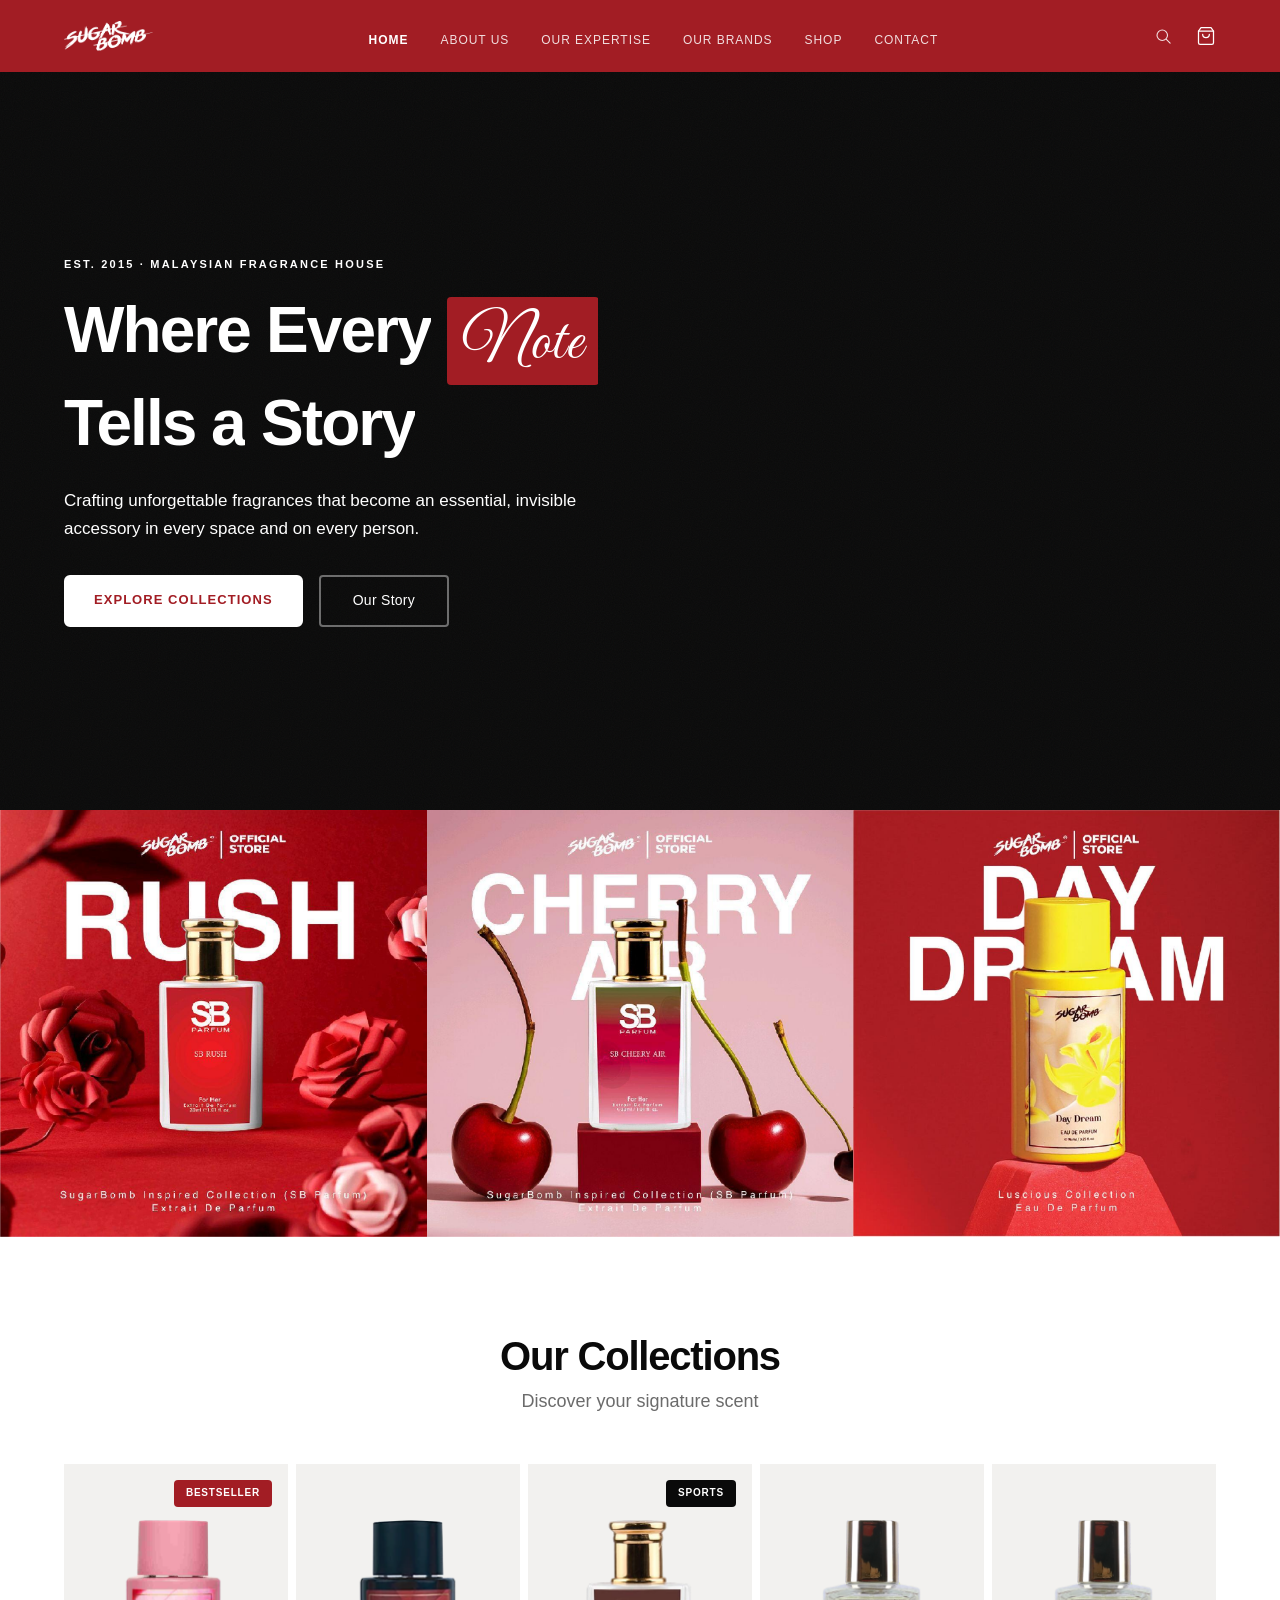
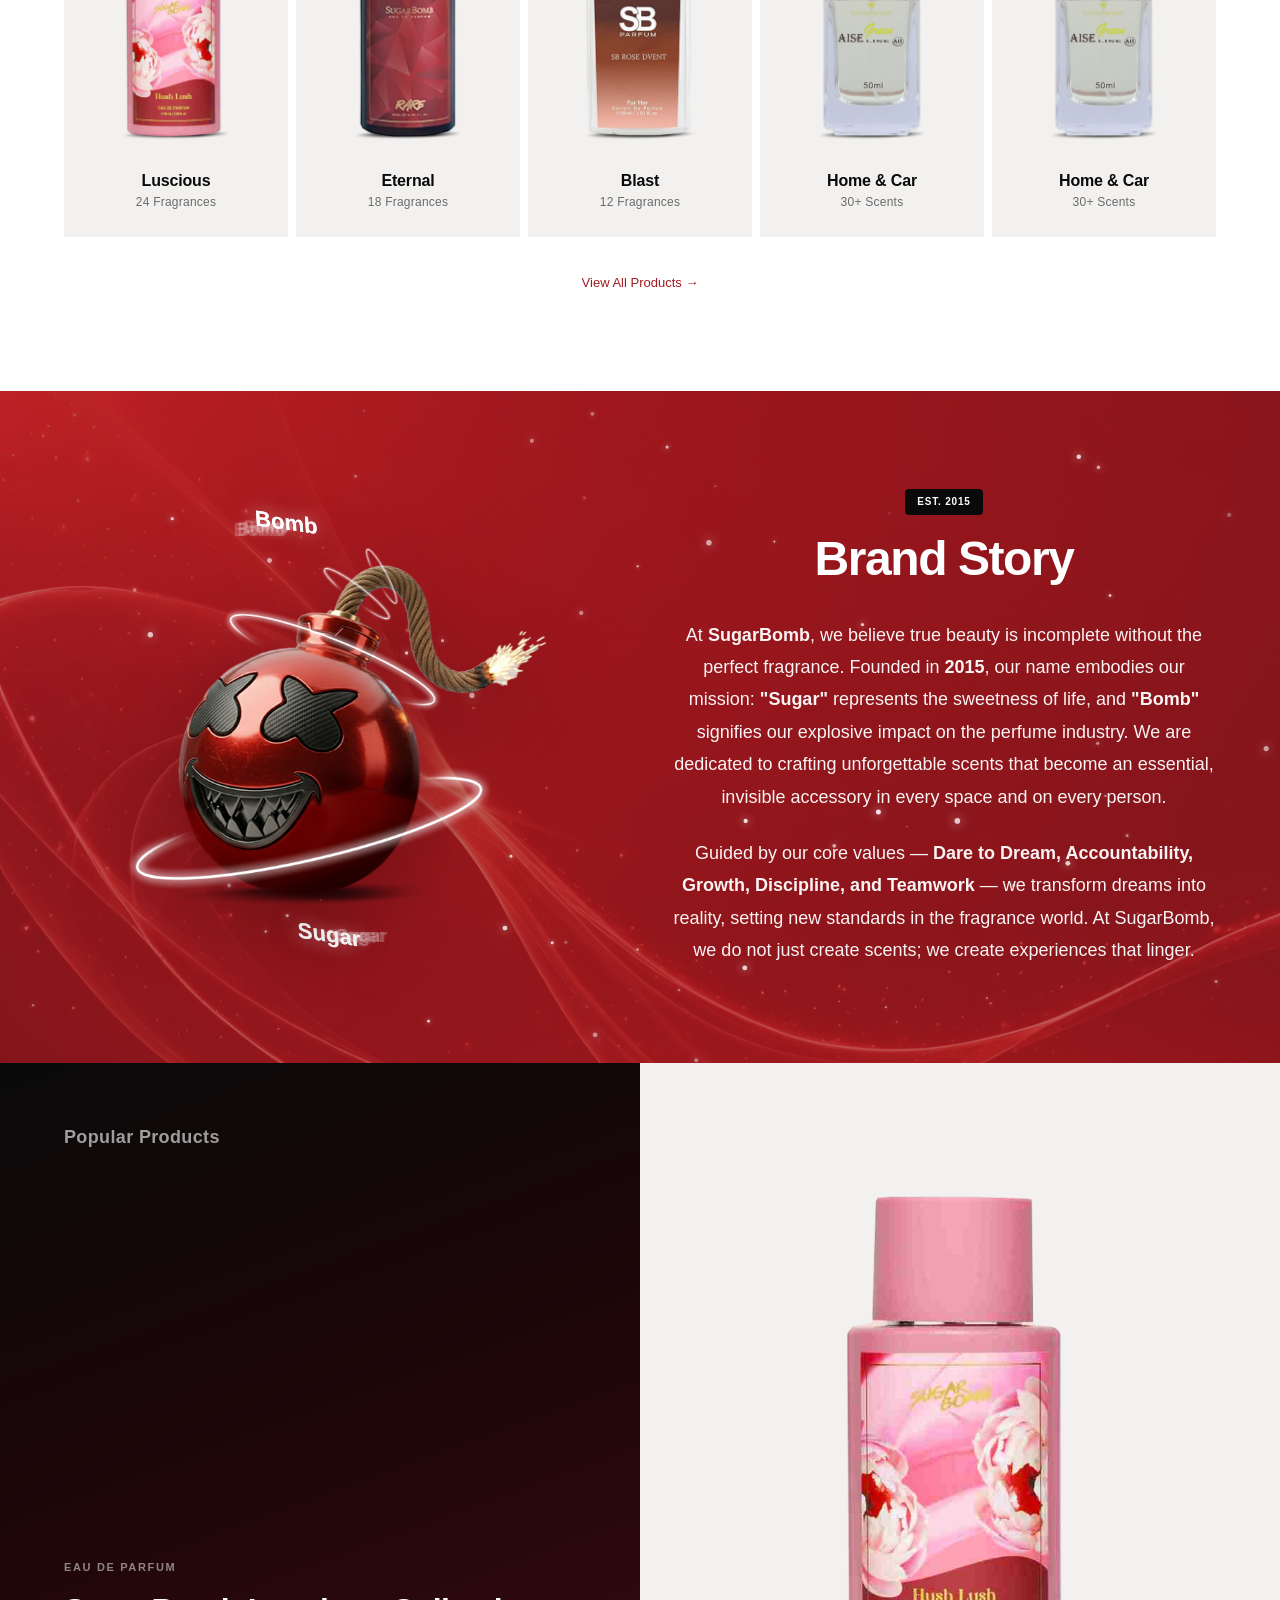
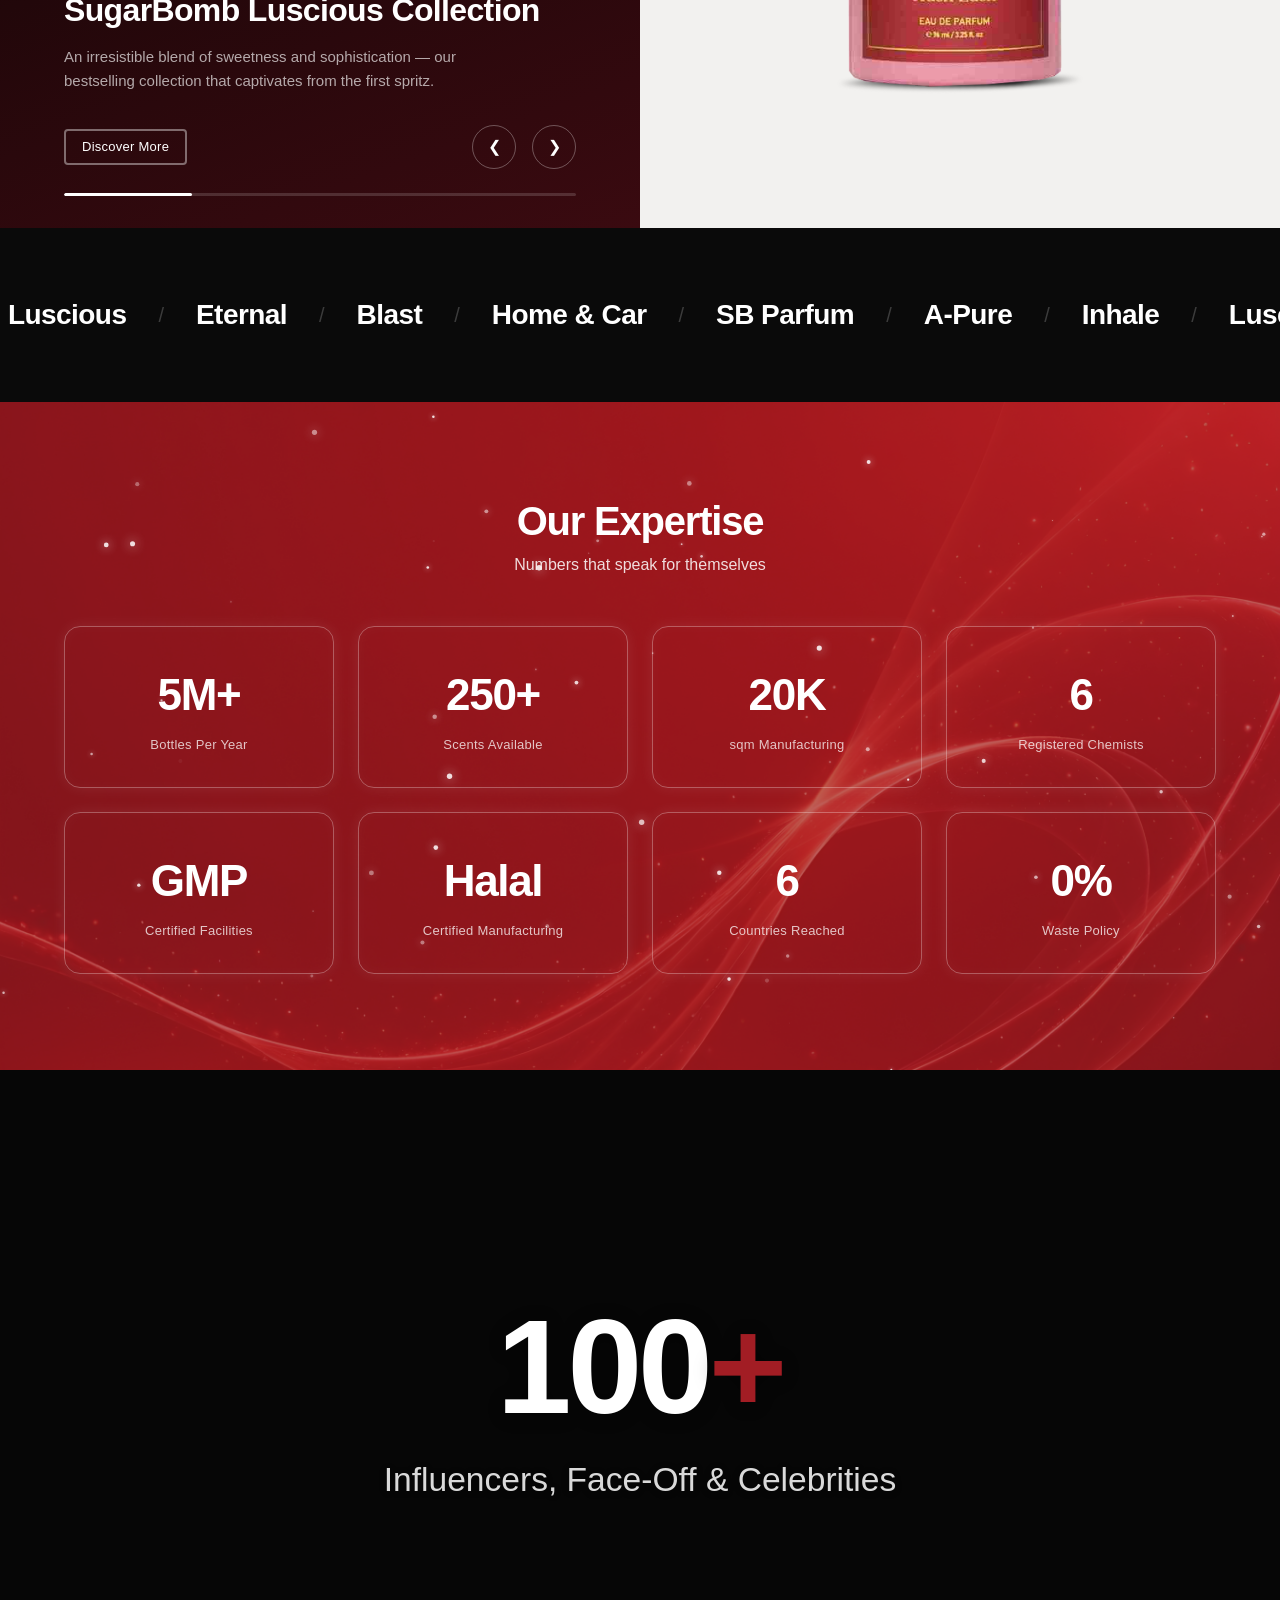
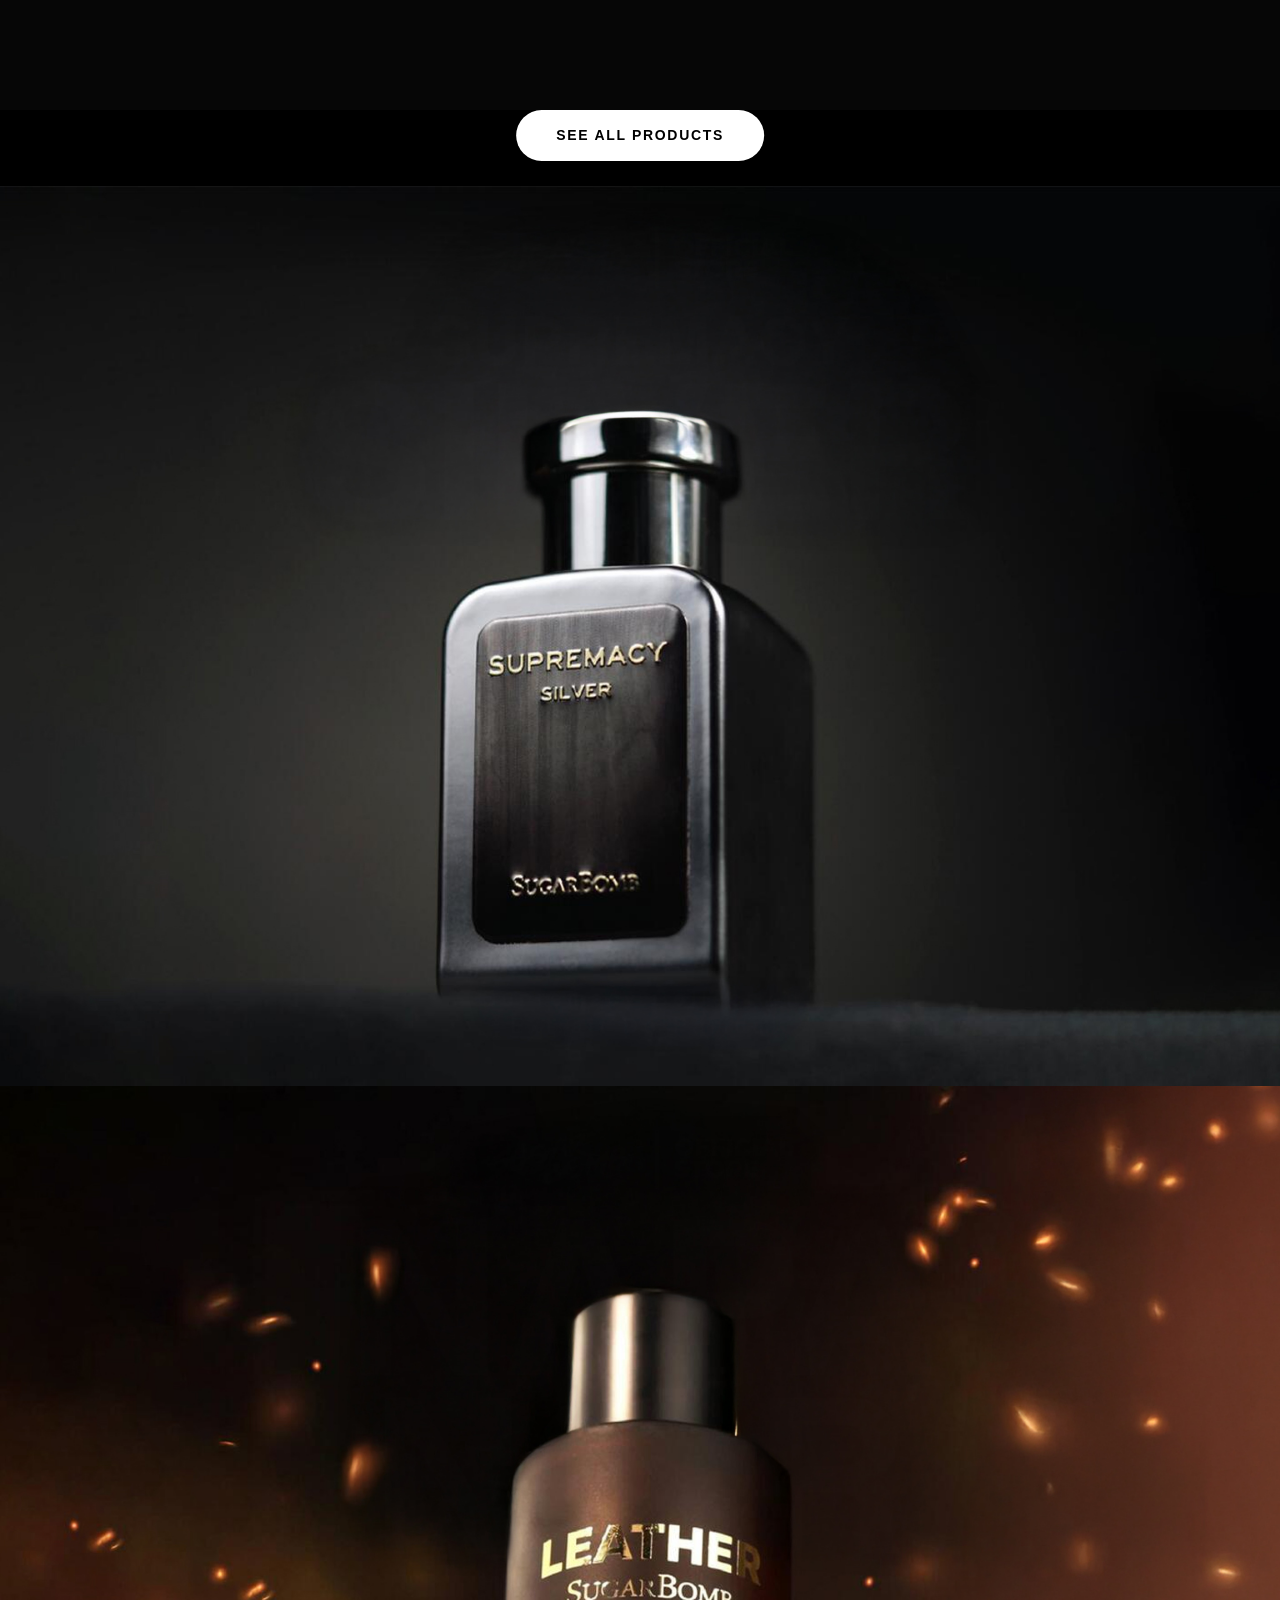
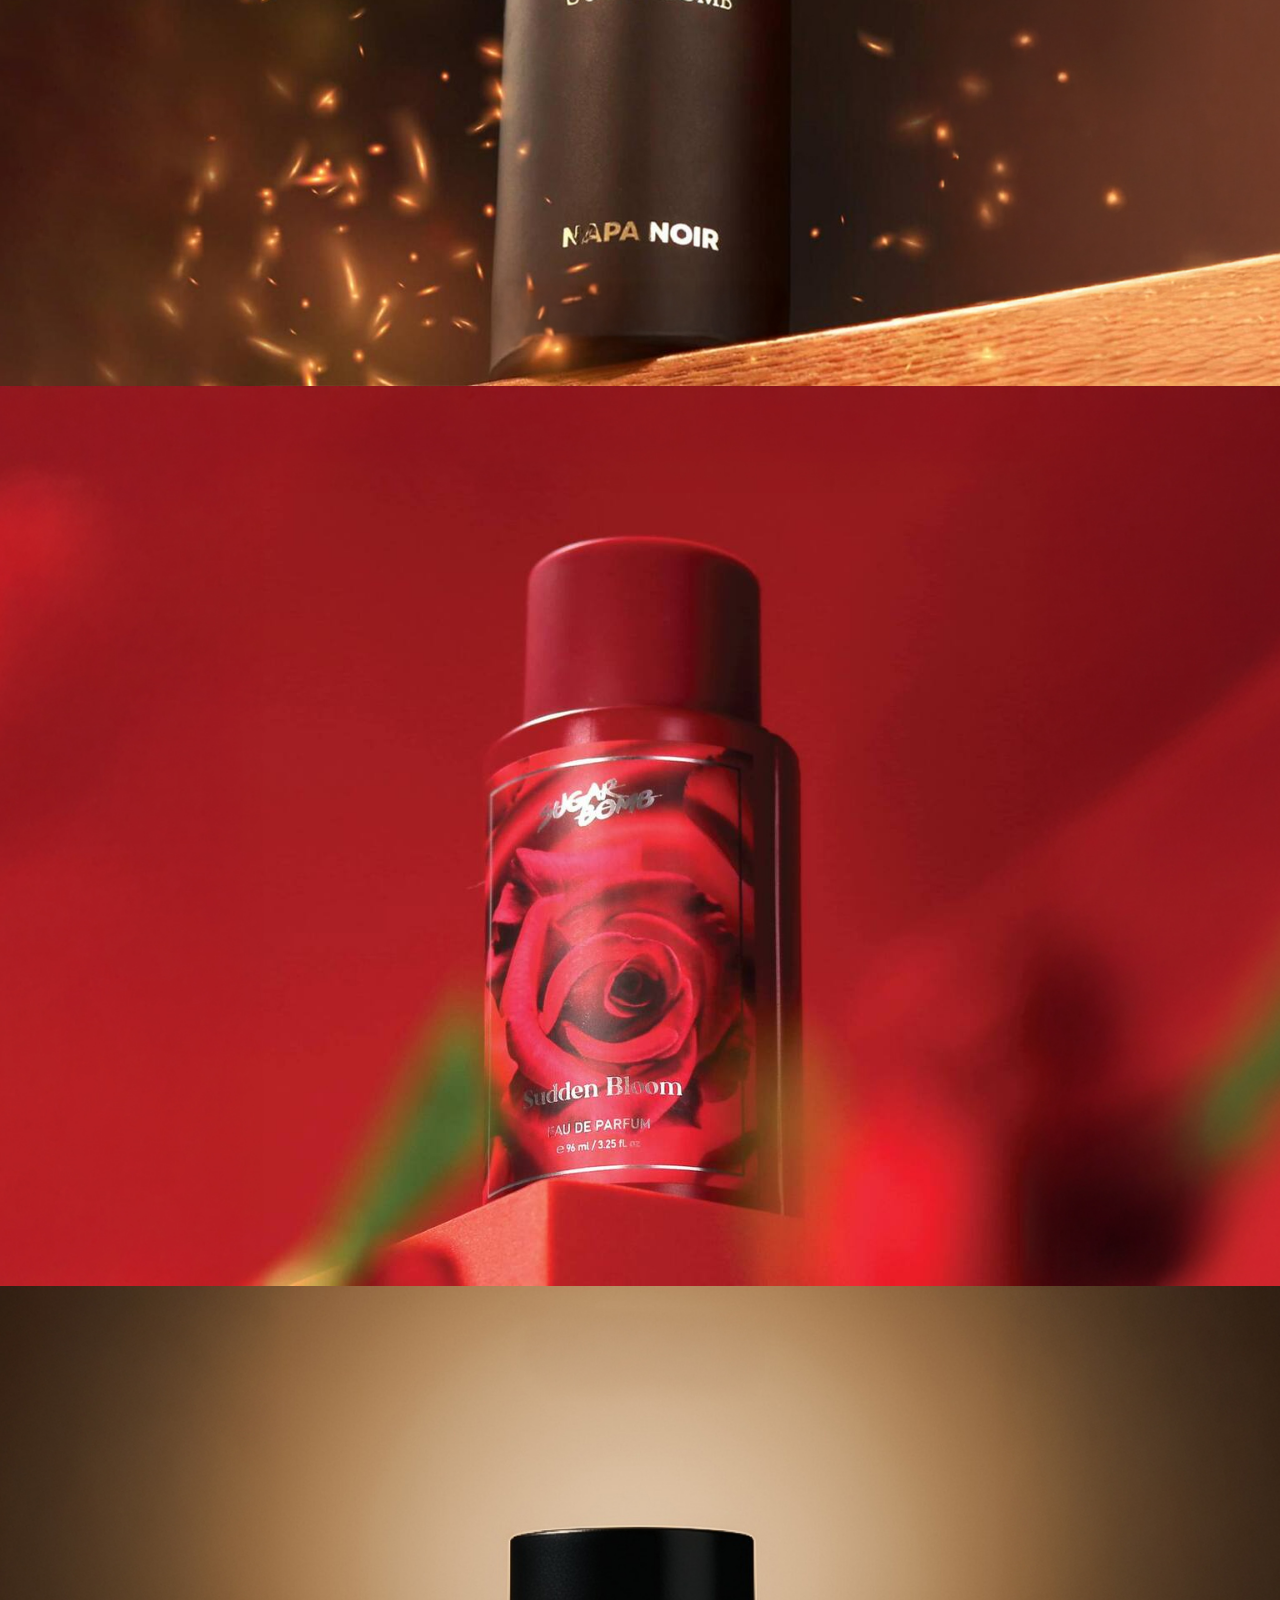
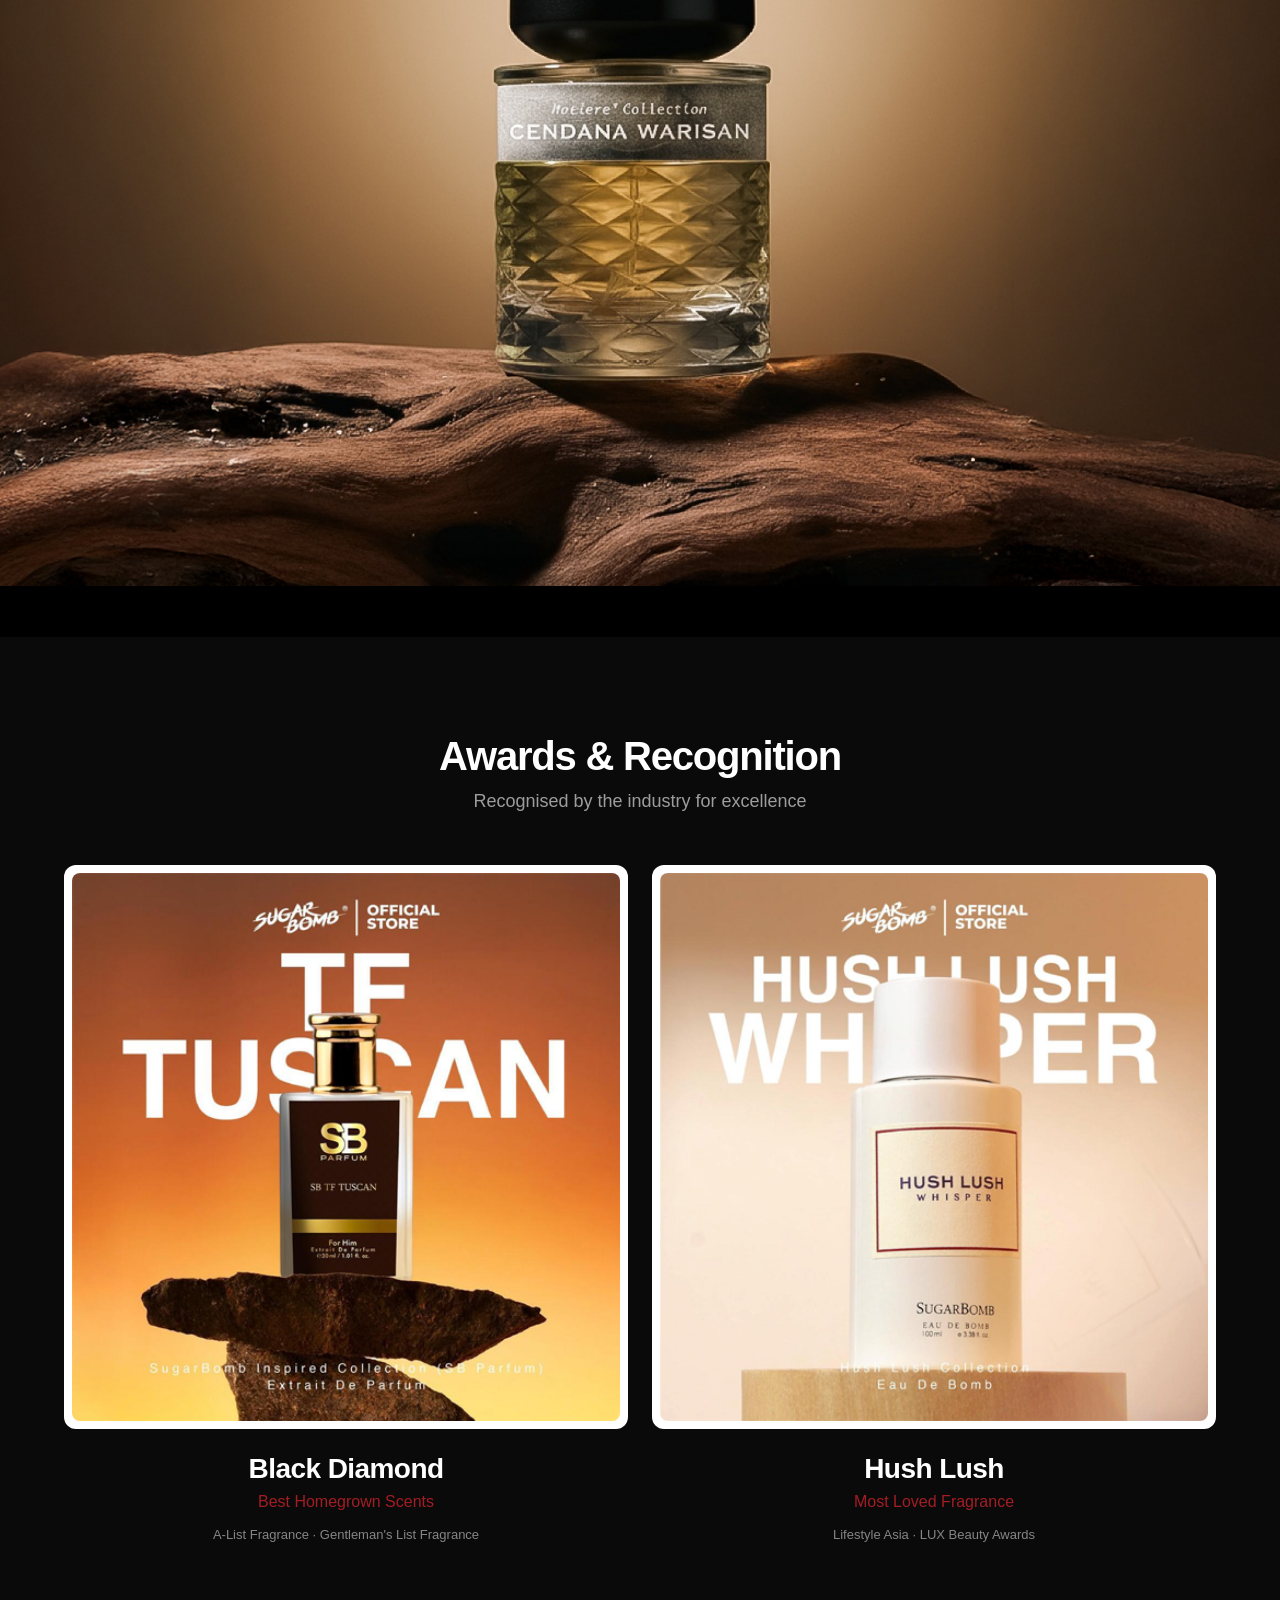
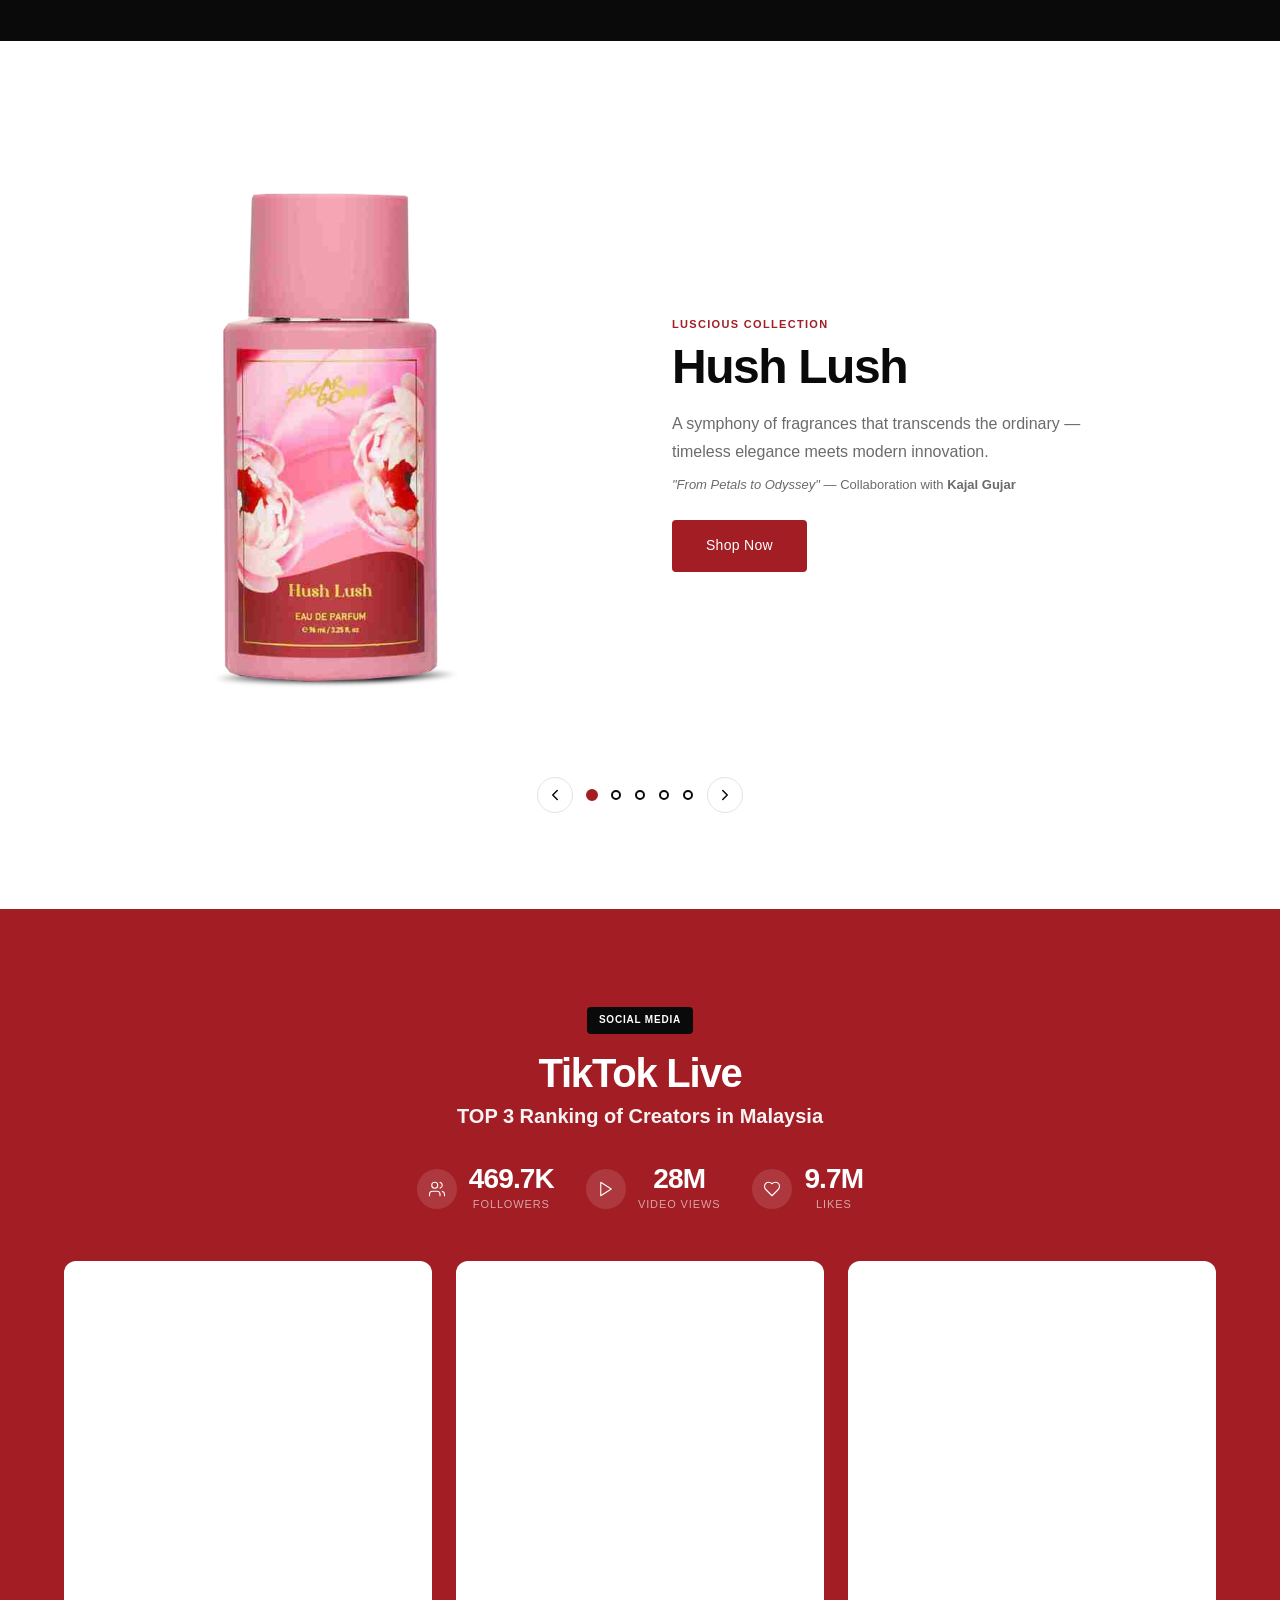
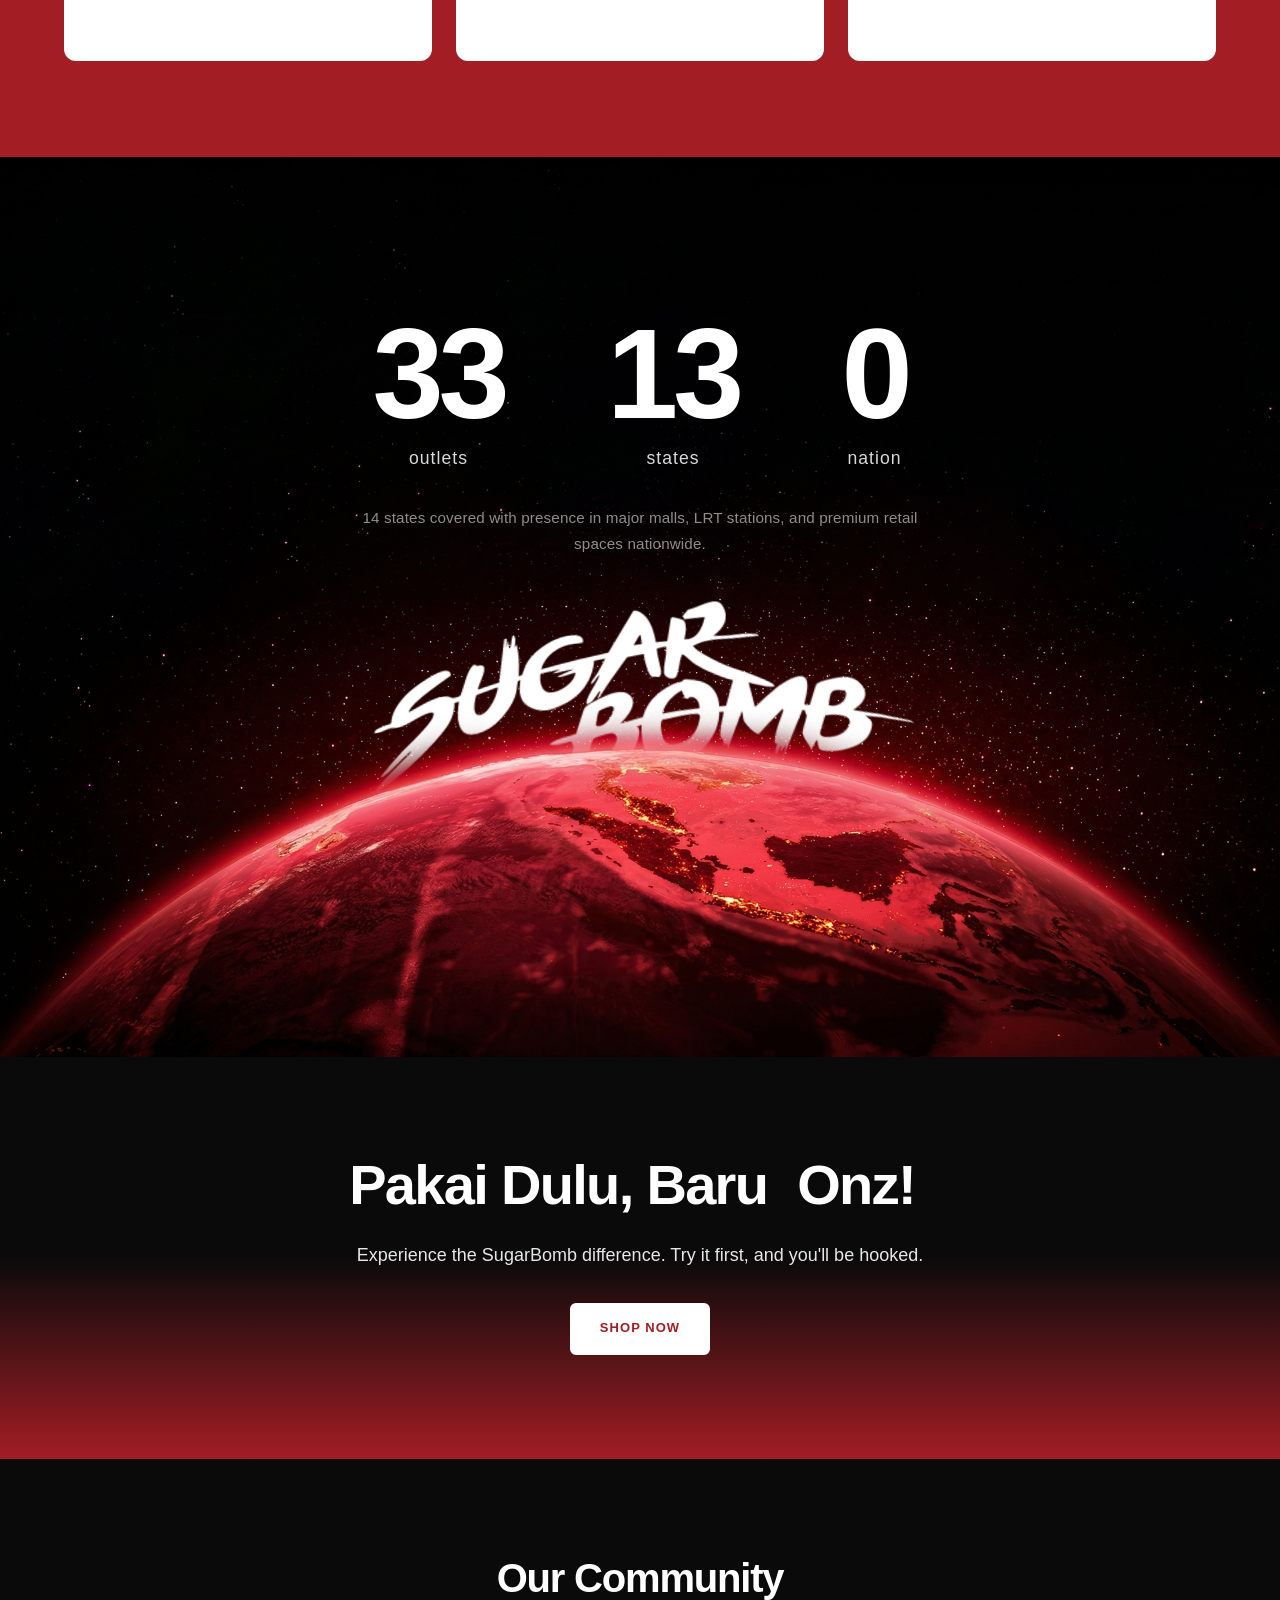
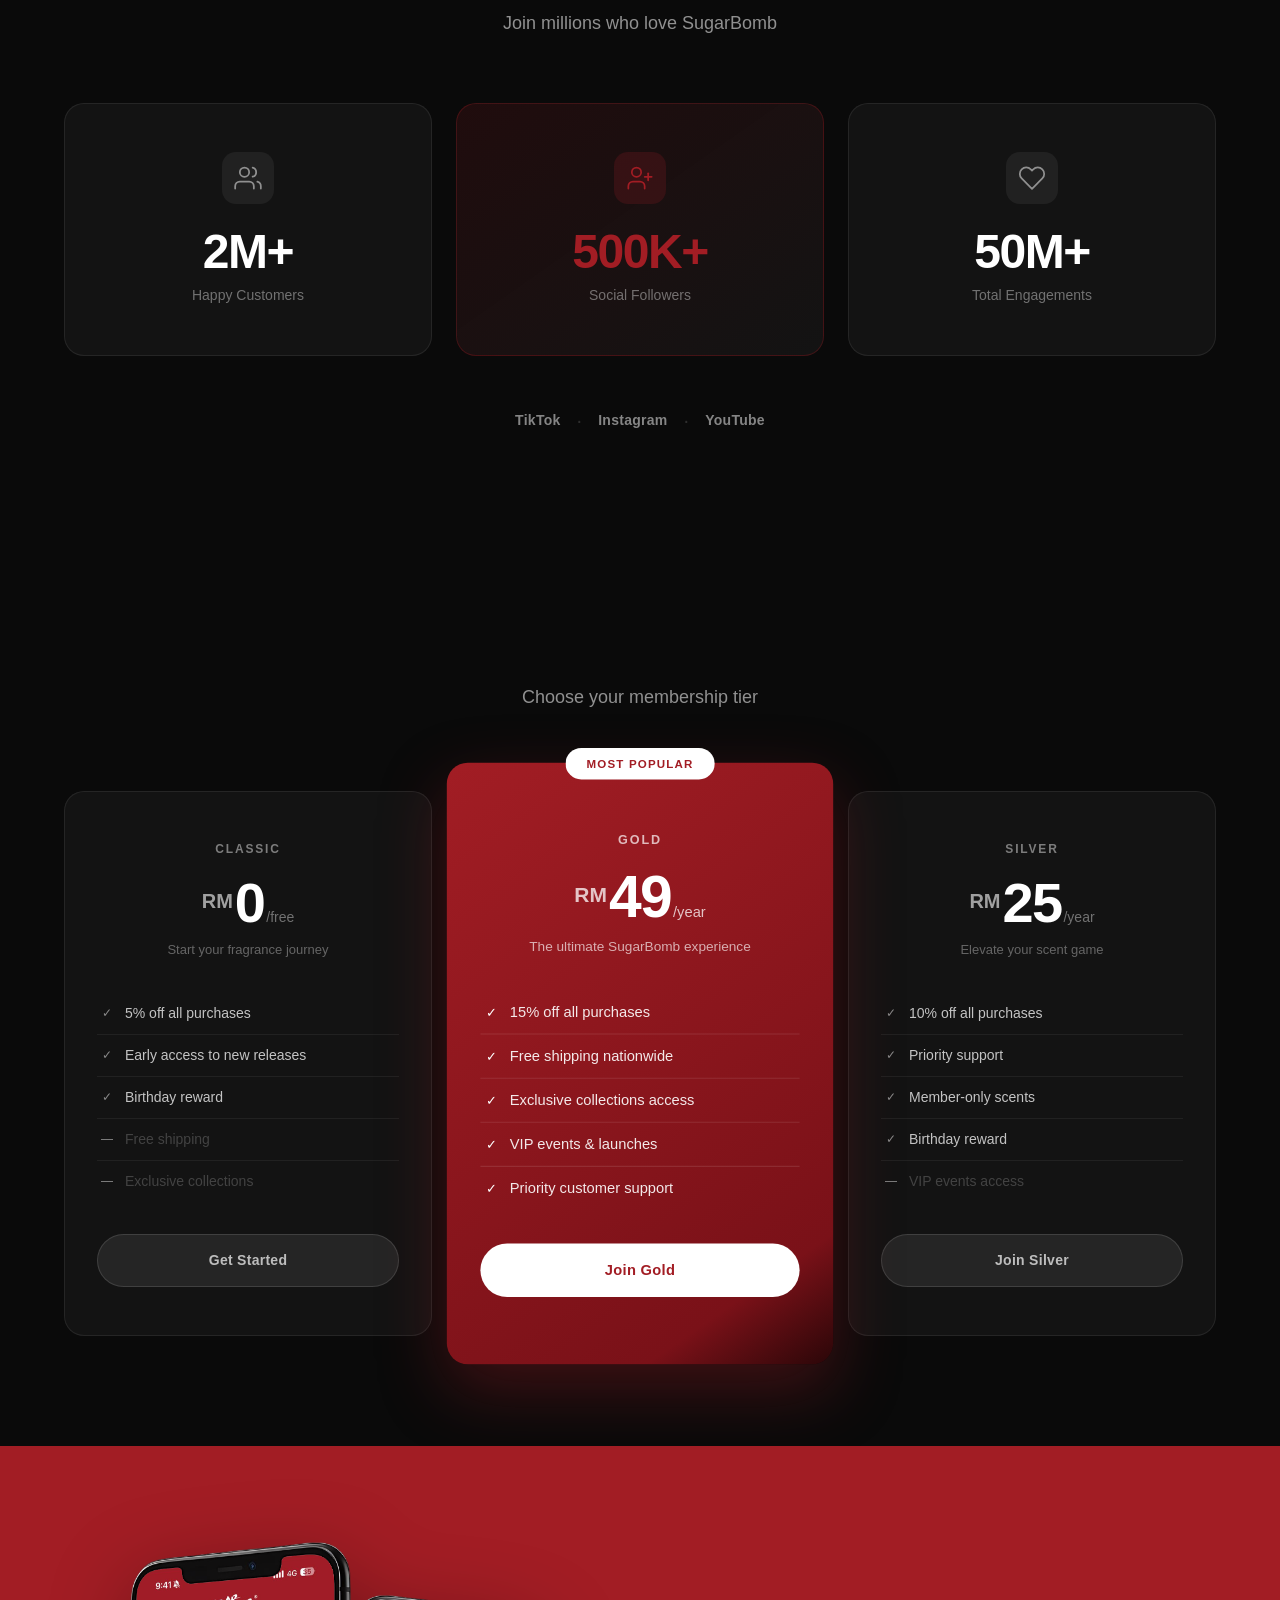
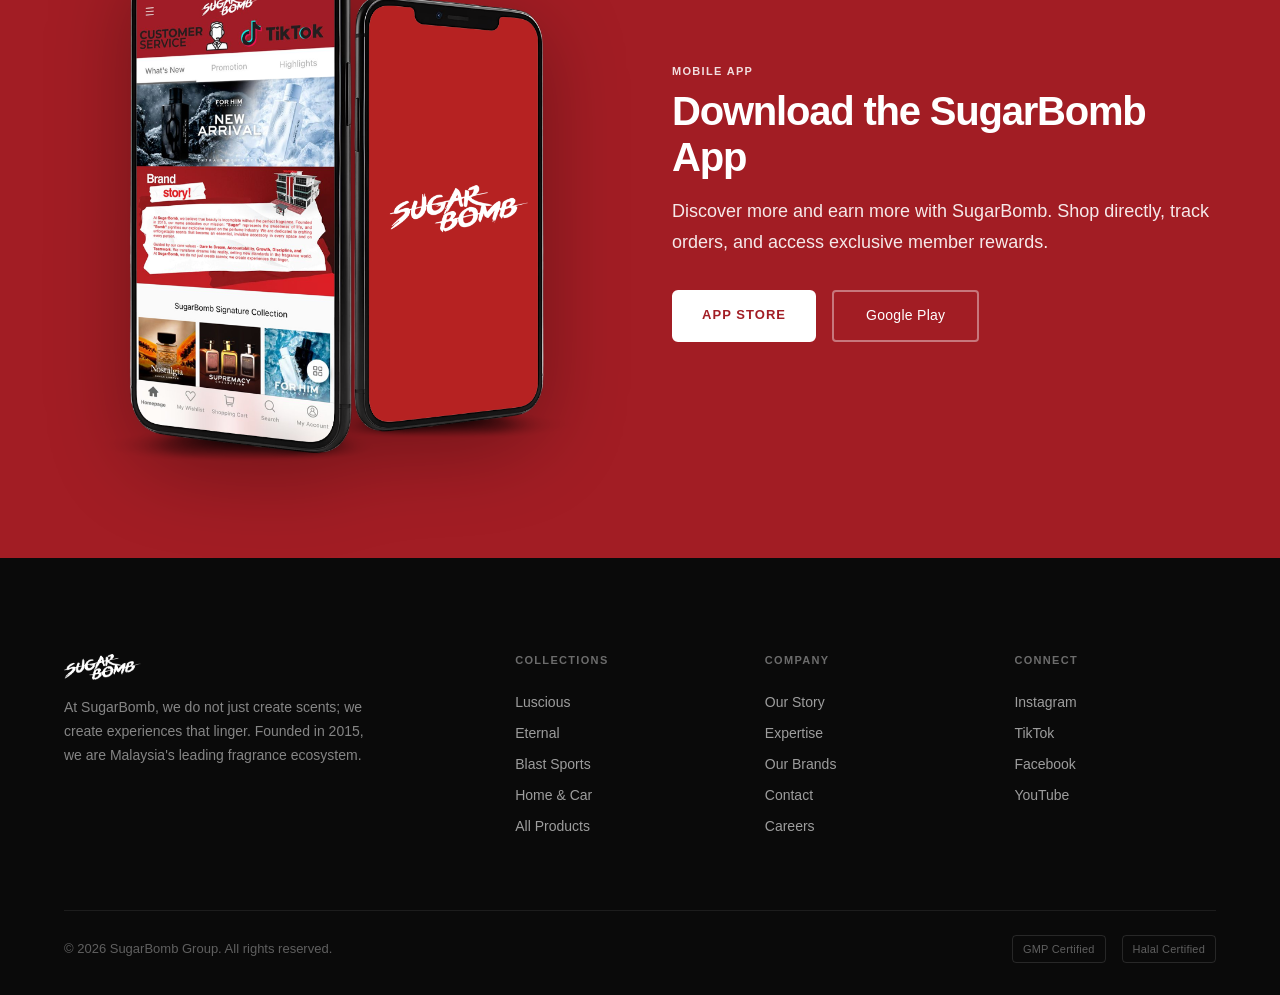
==== commit 5847e9cc: "Card deck: add left/right arrow navigation buttons" ====
--- a/index.html
+++ b/index.html
@@ -433,11 +433,13 @@
           </div>
         </div>
         <div class="card-deck__nav">
+          <button class="card-deck__arrow card-deck__arrow--prev" aria-label="Previous slide"><svg viewBox="0 0 24 24" width="18" height="18" fill="none" stroke="currentColor" stroke-width="2" stroke-linecap="round" stroke-linejoin="round"><polyline points="15 18 9 12 15 6"/></svg></button>
           <button class="card-deck__dot active" data-slide="0"></button>
           <button class="card-deck__dot" data-slide="1"></button>
           <button class="card-deck__dot" data-slide="2"></button>
           <button class="card-deck__dot" data-slide="3"></button>
           <button class="card-deck__dot" data-slide="4"></button>
+          <button class="card-deck__arrow card-deck__arrow--next" aria-label="Next slide"><svg viewBox="0 0 24 24" width="18" height="18" fill="none" stroke="currentColor" stroke-width="2" stroke-linecap="round" stroke-linejoin="round"><polyline points="9 18 15 12 9 6"/></svg></button>
         </div>
       </div>
     </div>
--- a/css/style.css
+++ b/css/style.css
@@ -4248,8 +4248,30 @@
 .card-deck__nav {
   display: flex;
   justify-content: center;
-  gap: 10px;
+  align-items: center;
+  gap: 14px;
   margin-top: var(--space-xl);
+}
+
+.card-deck__arrow {
+  width: 36px;
+  height: 36px;
+  border-radius: 50%;
+  border: 1px solid var(--color-border);
+  background: var(--color-white);
+  display: flex;
+  align-items: center;
+  justify-content: center;
+  cursor: pointer;
+  padding: 0;
+  color: var(--color-black);
+  transition: all 300ms var(--ease-out);
+}
+
+.card-deck__arrow:hover {
+  background: var(--color-black);
+  border-color: var(--color-black);
+  color: var(--color-white);
 }
 
 .card-deck__dot {
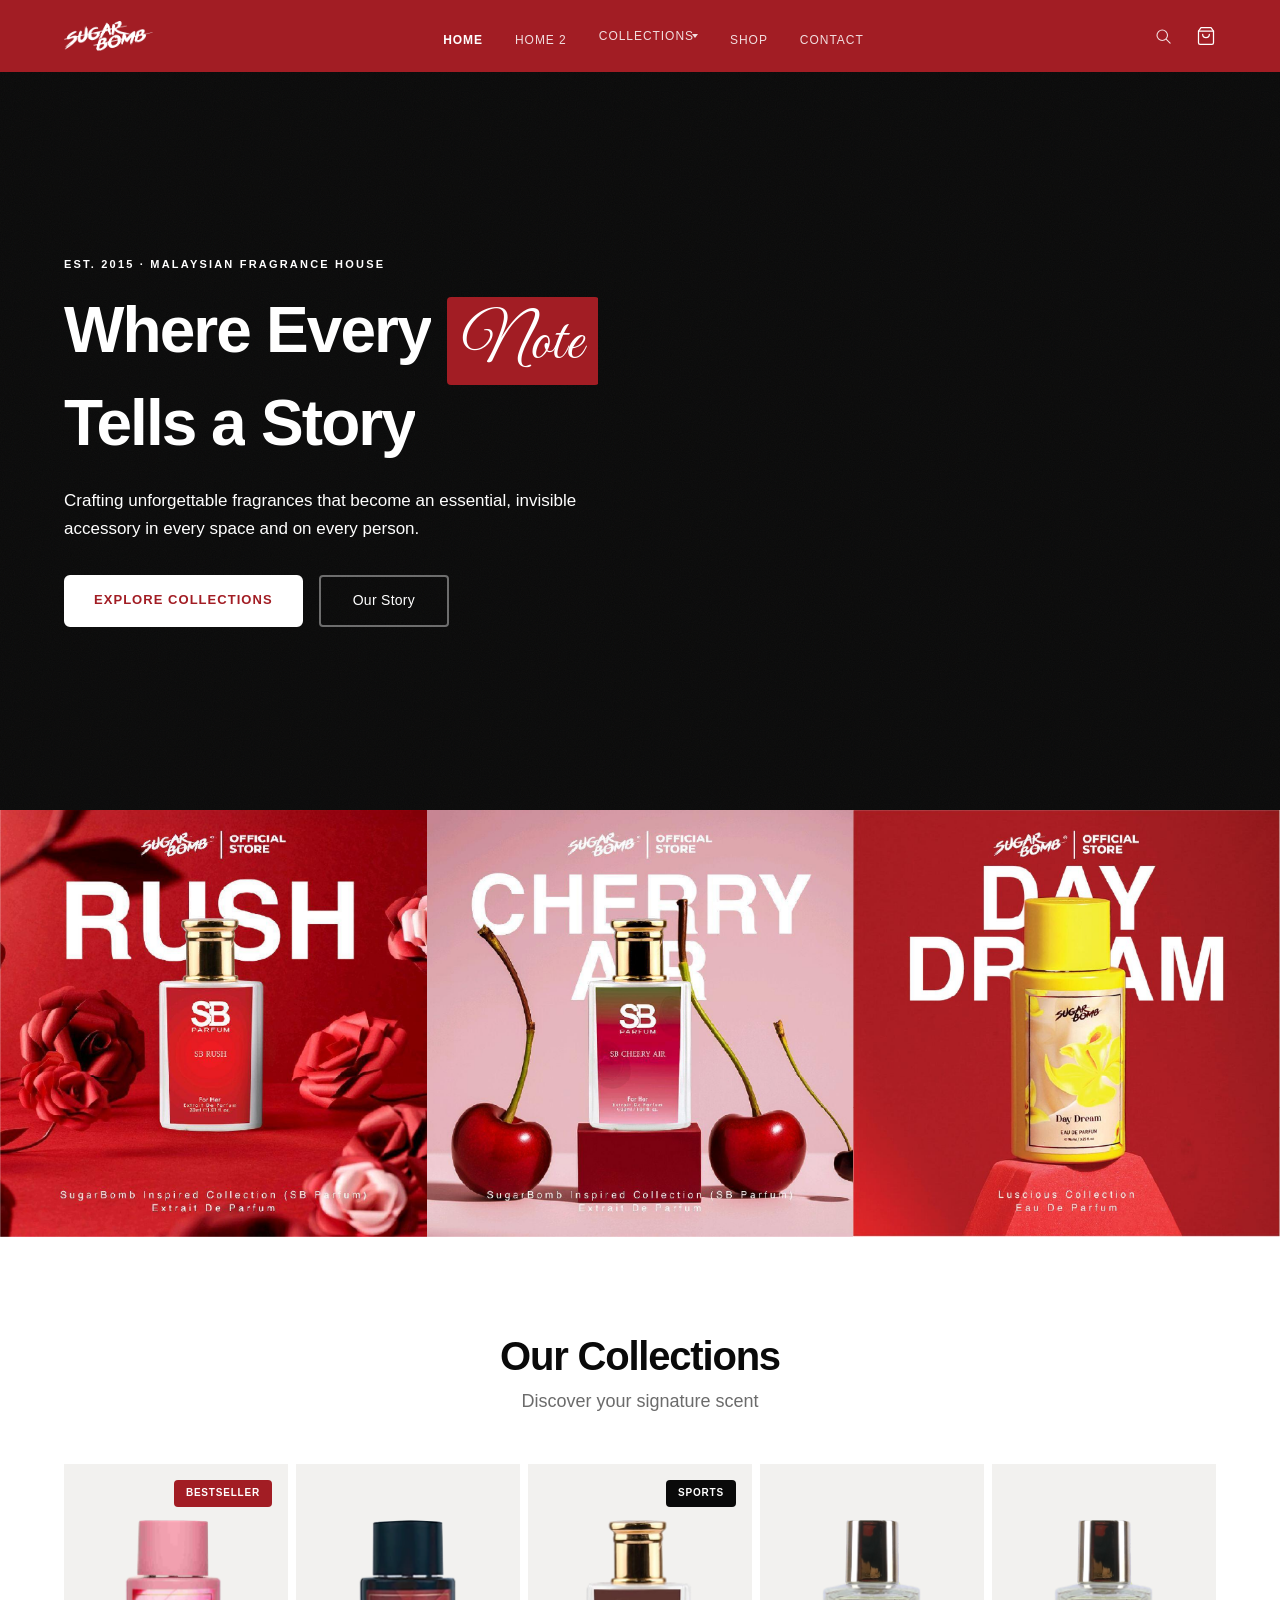
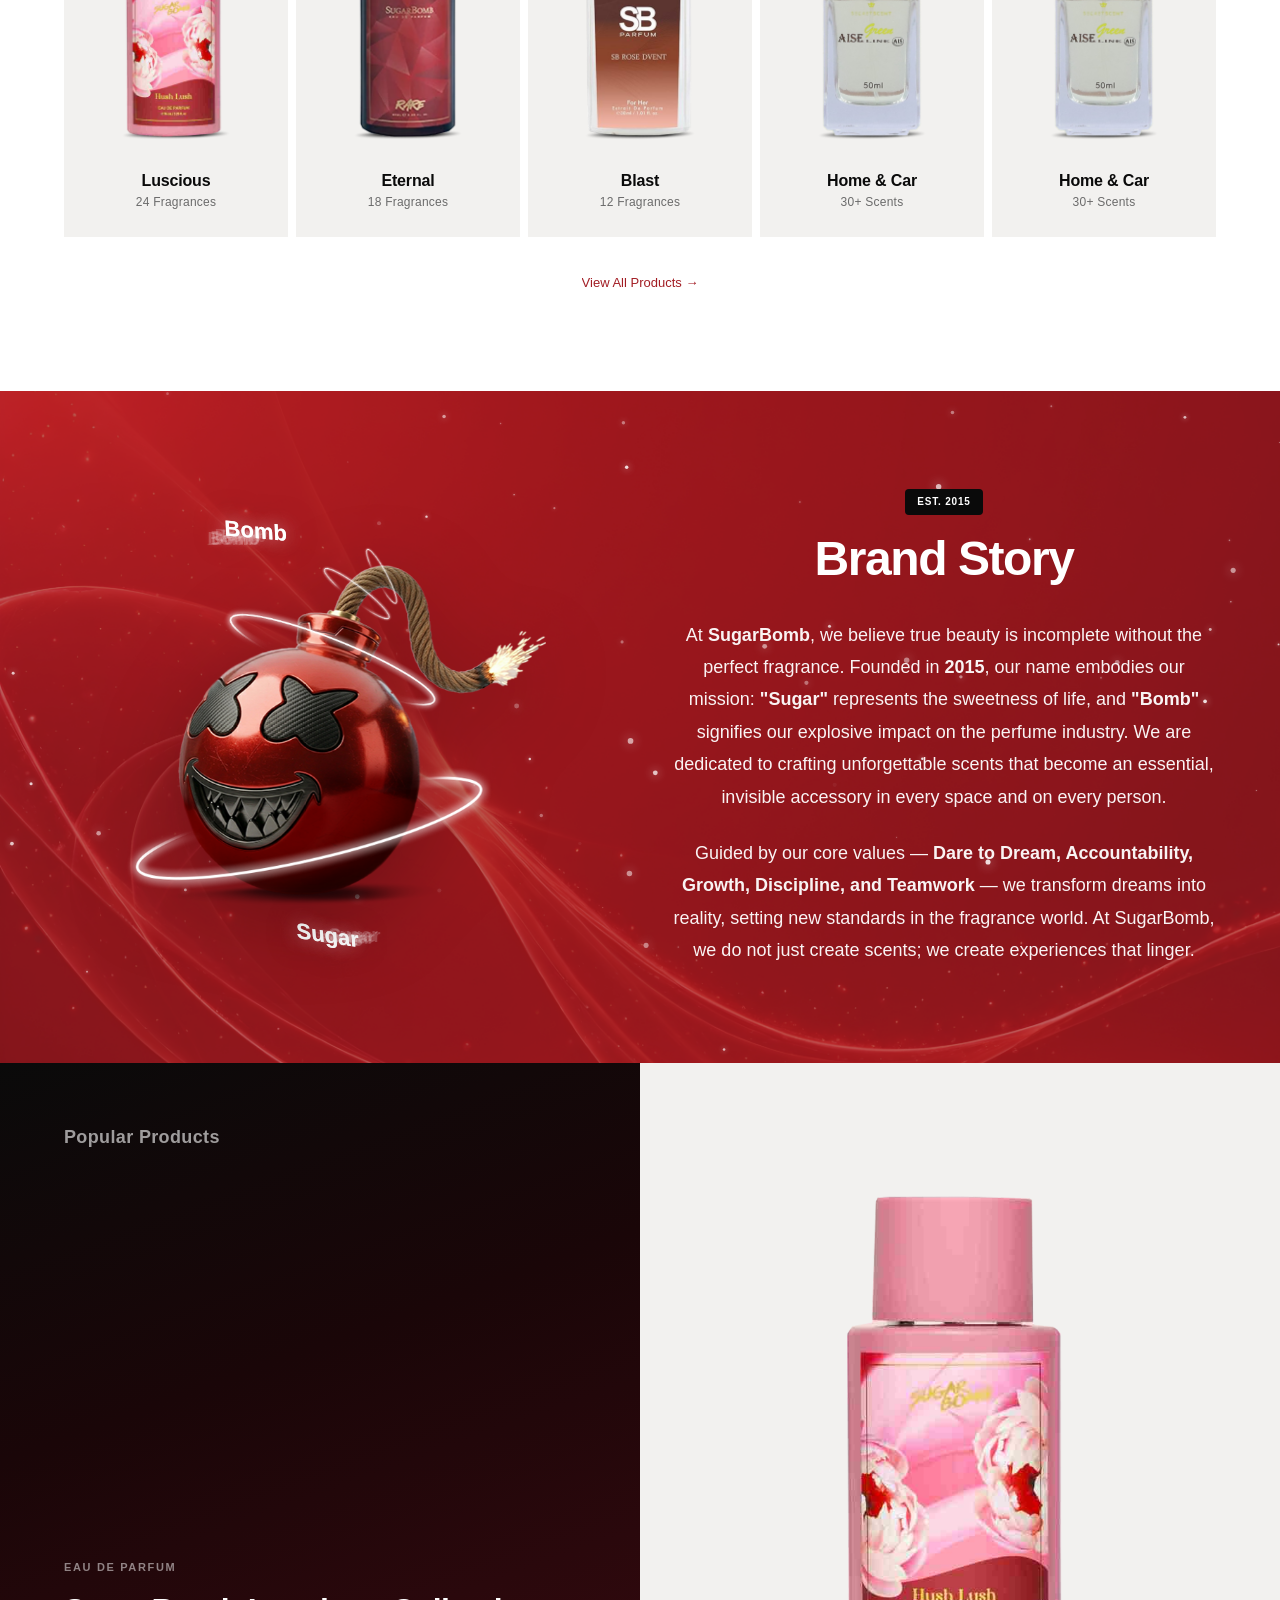
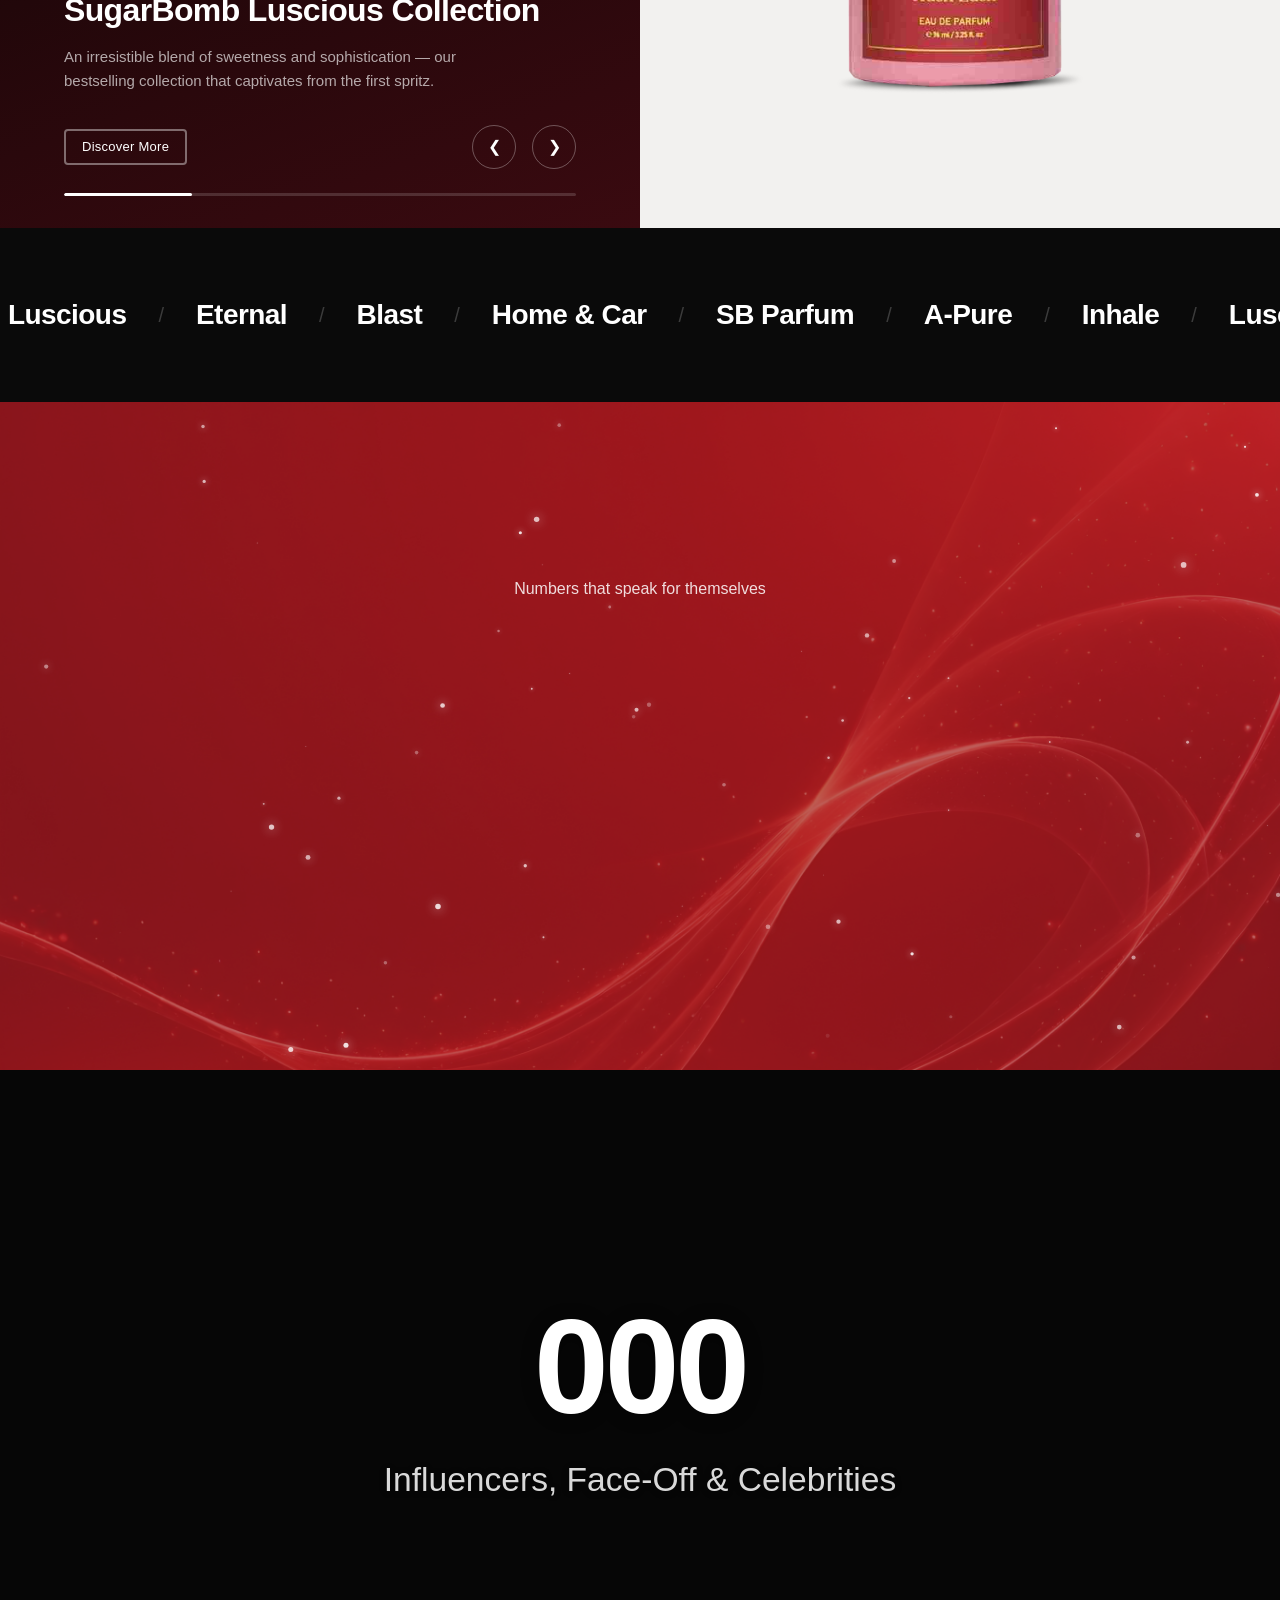
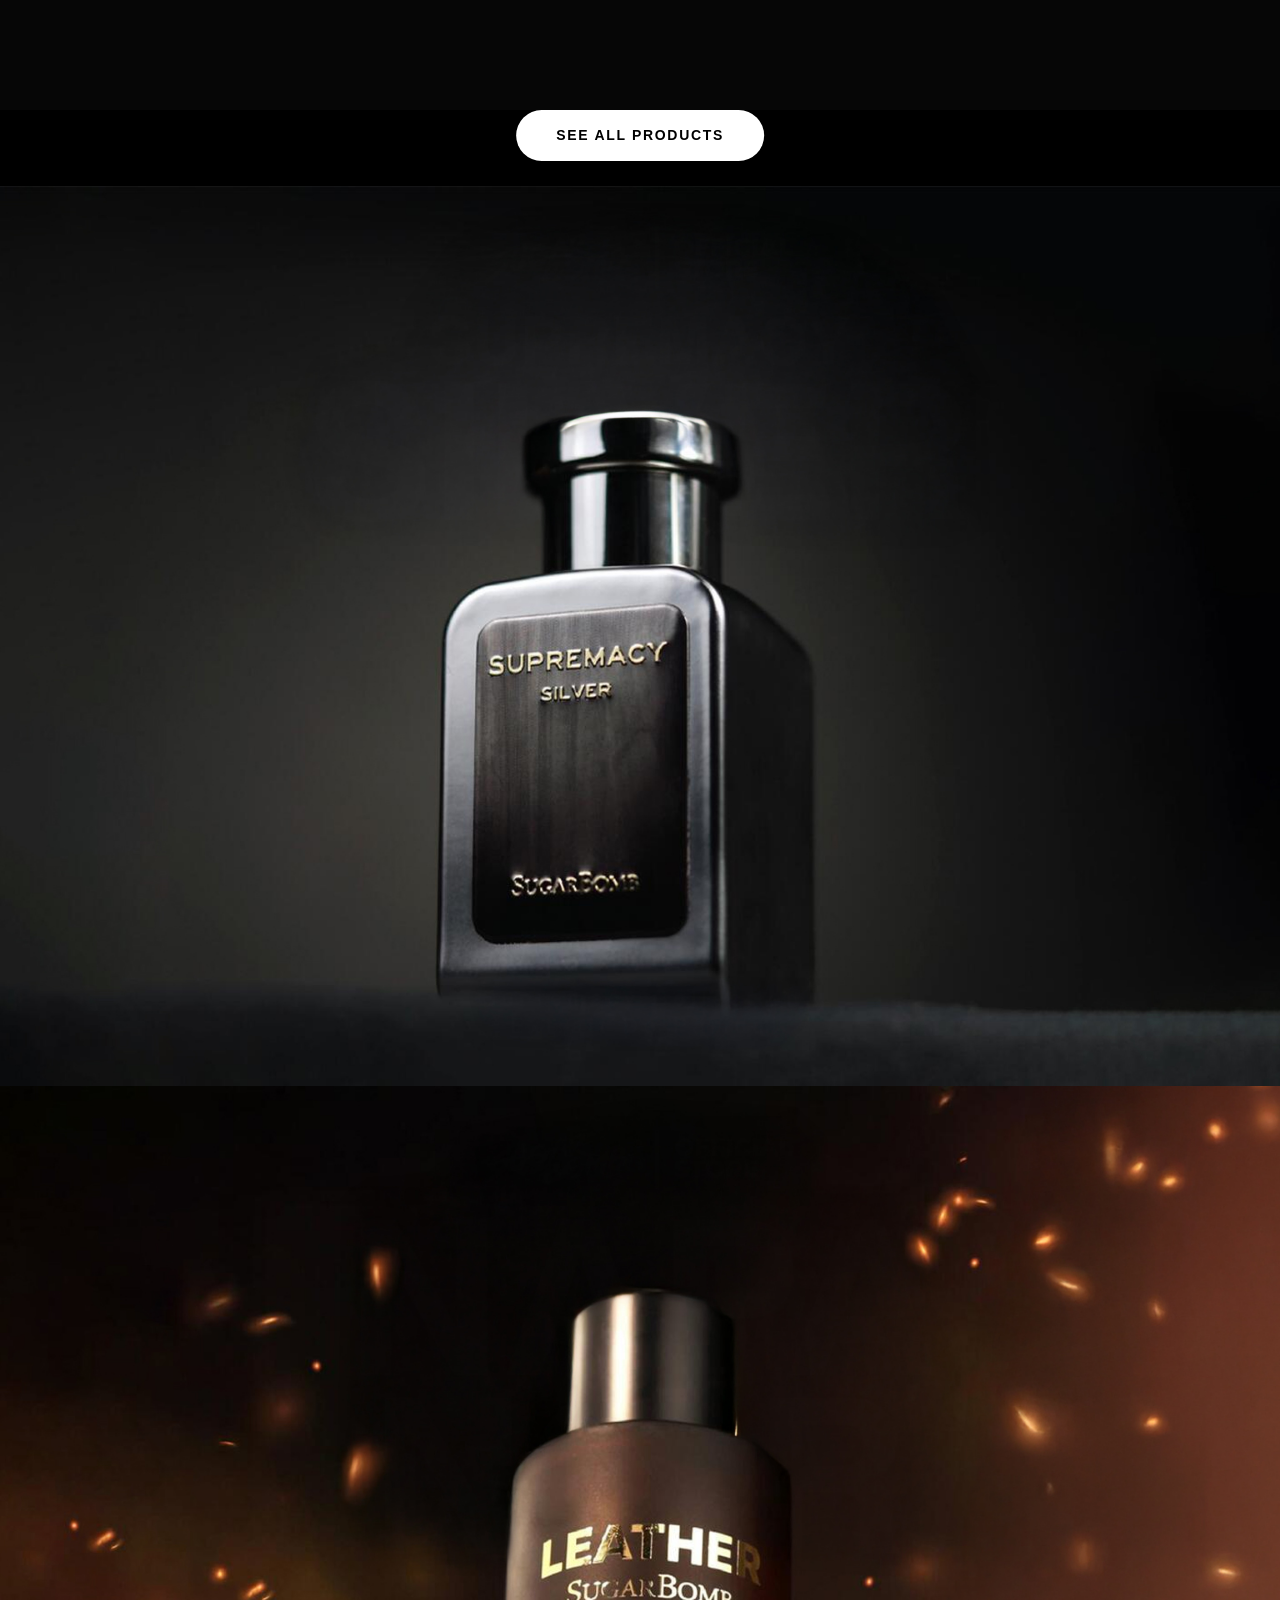
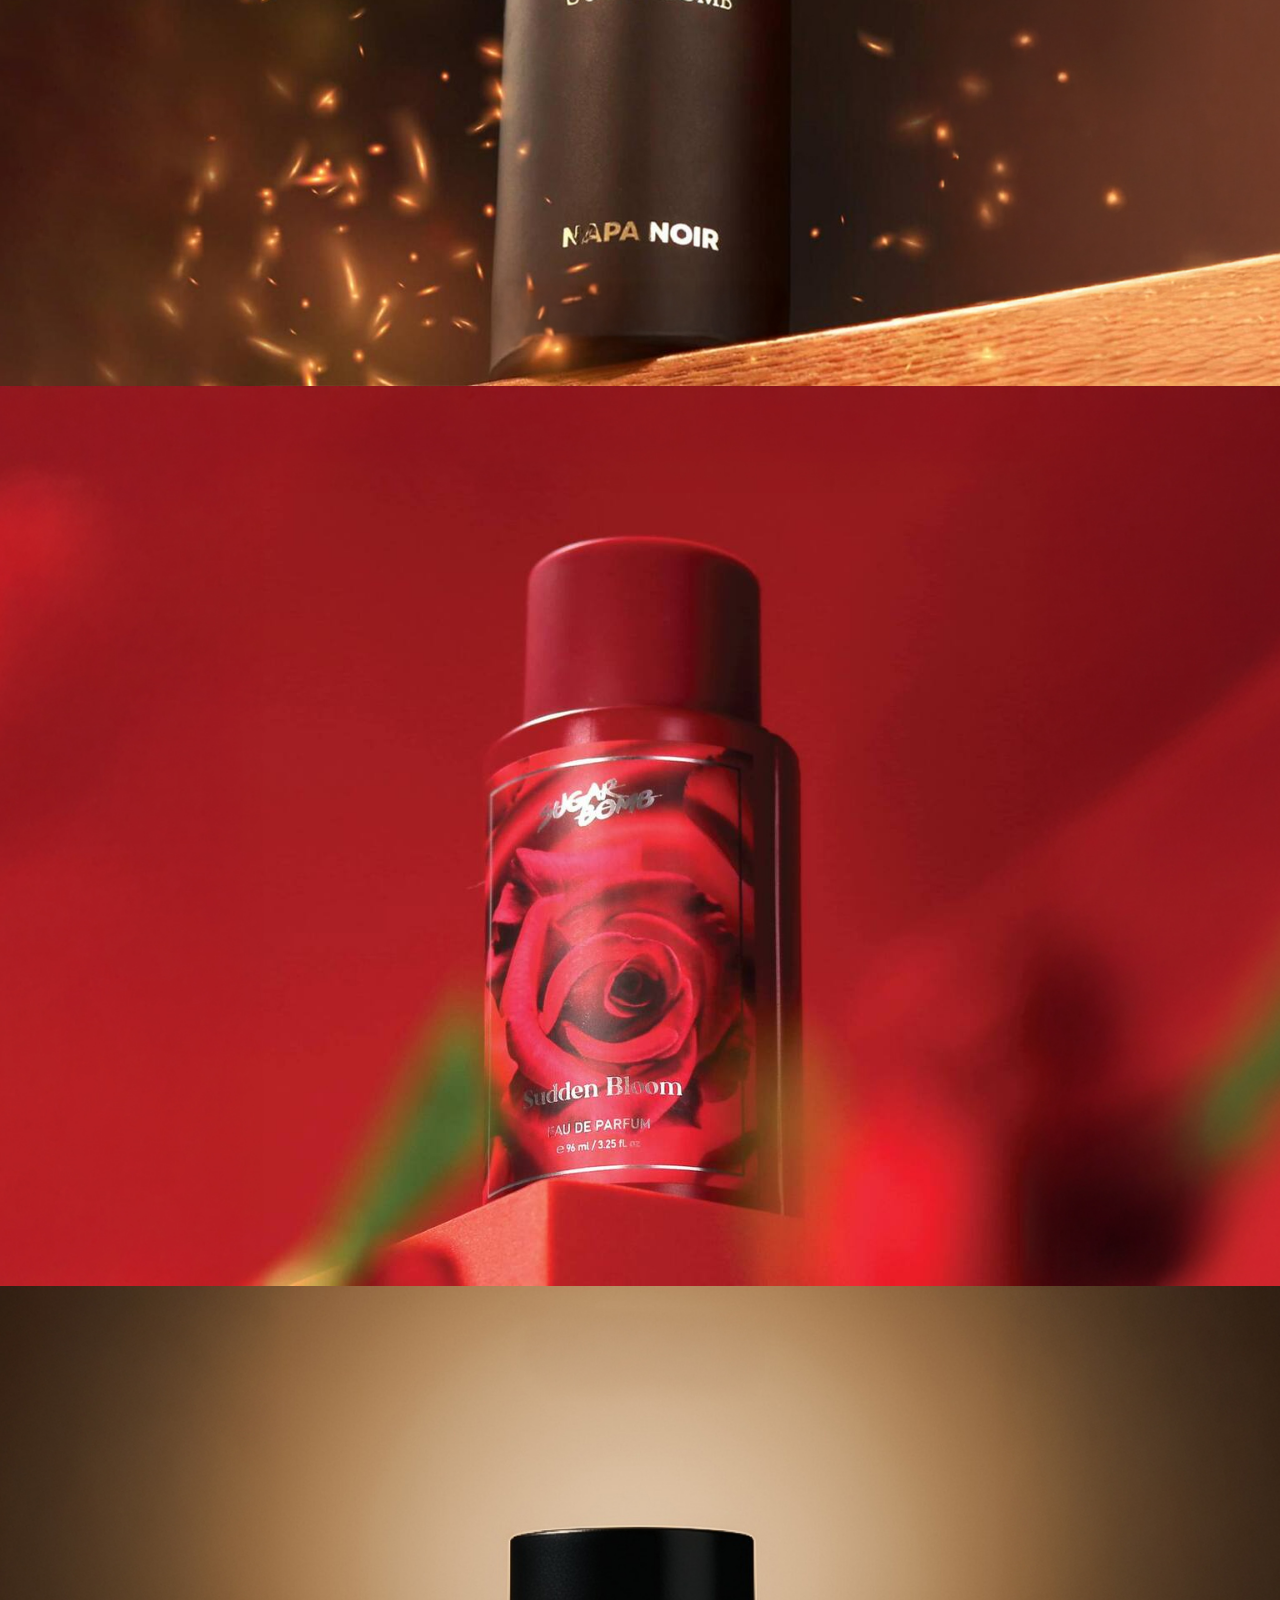
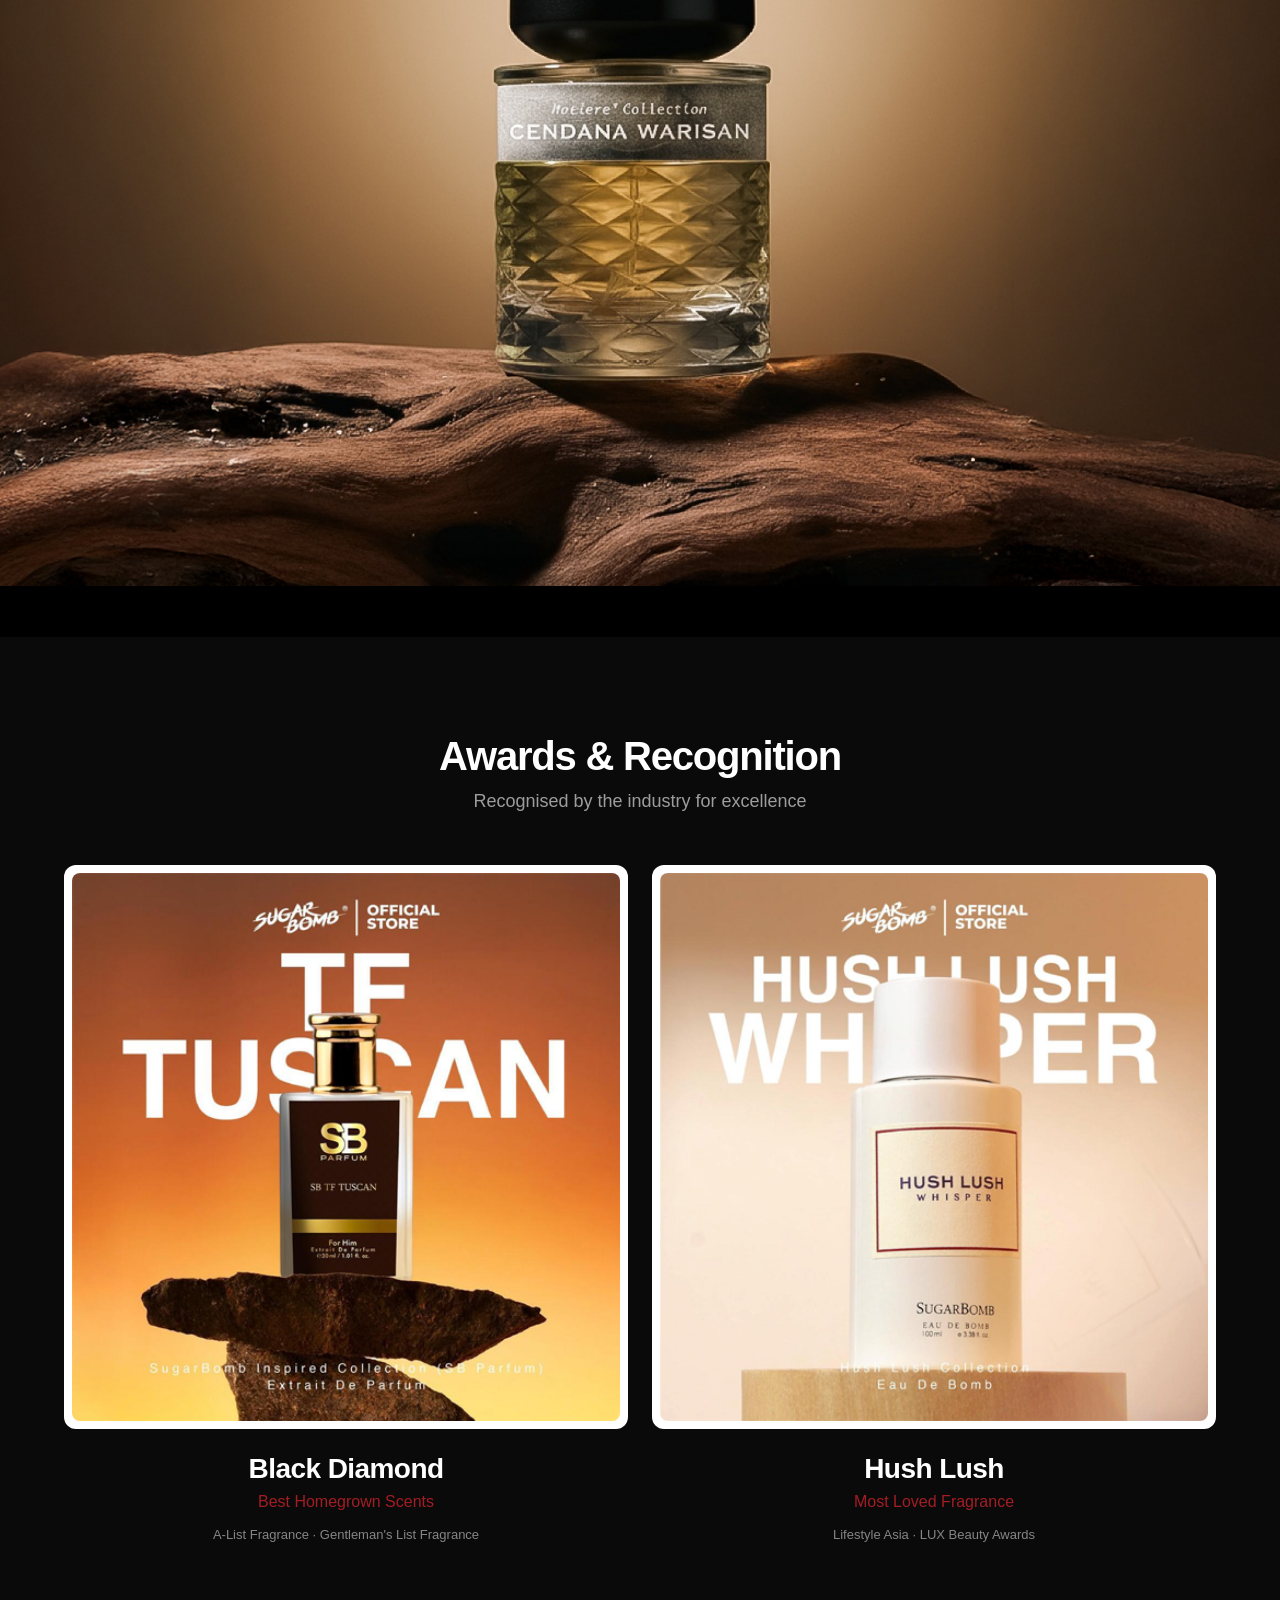
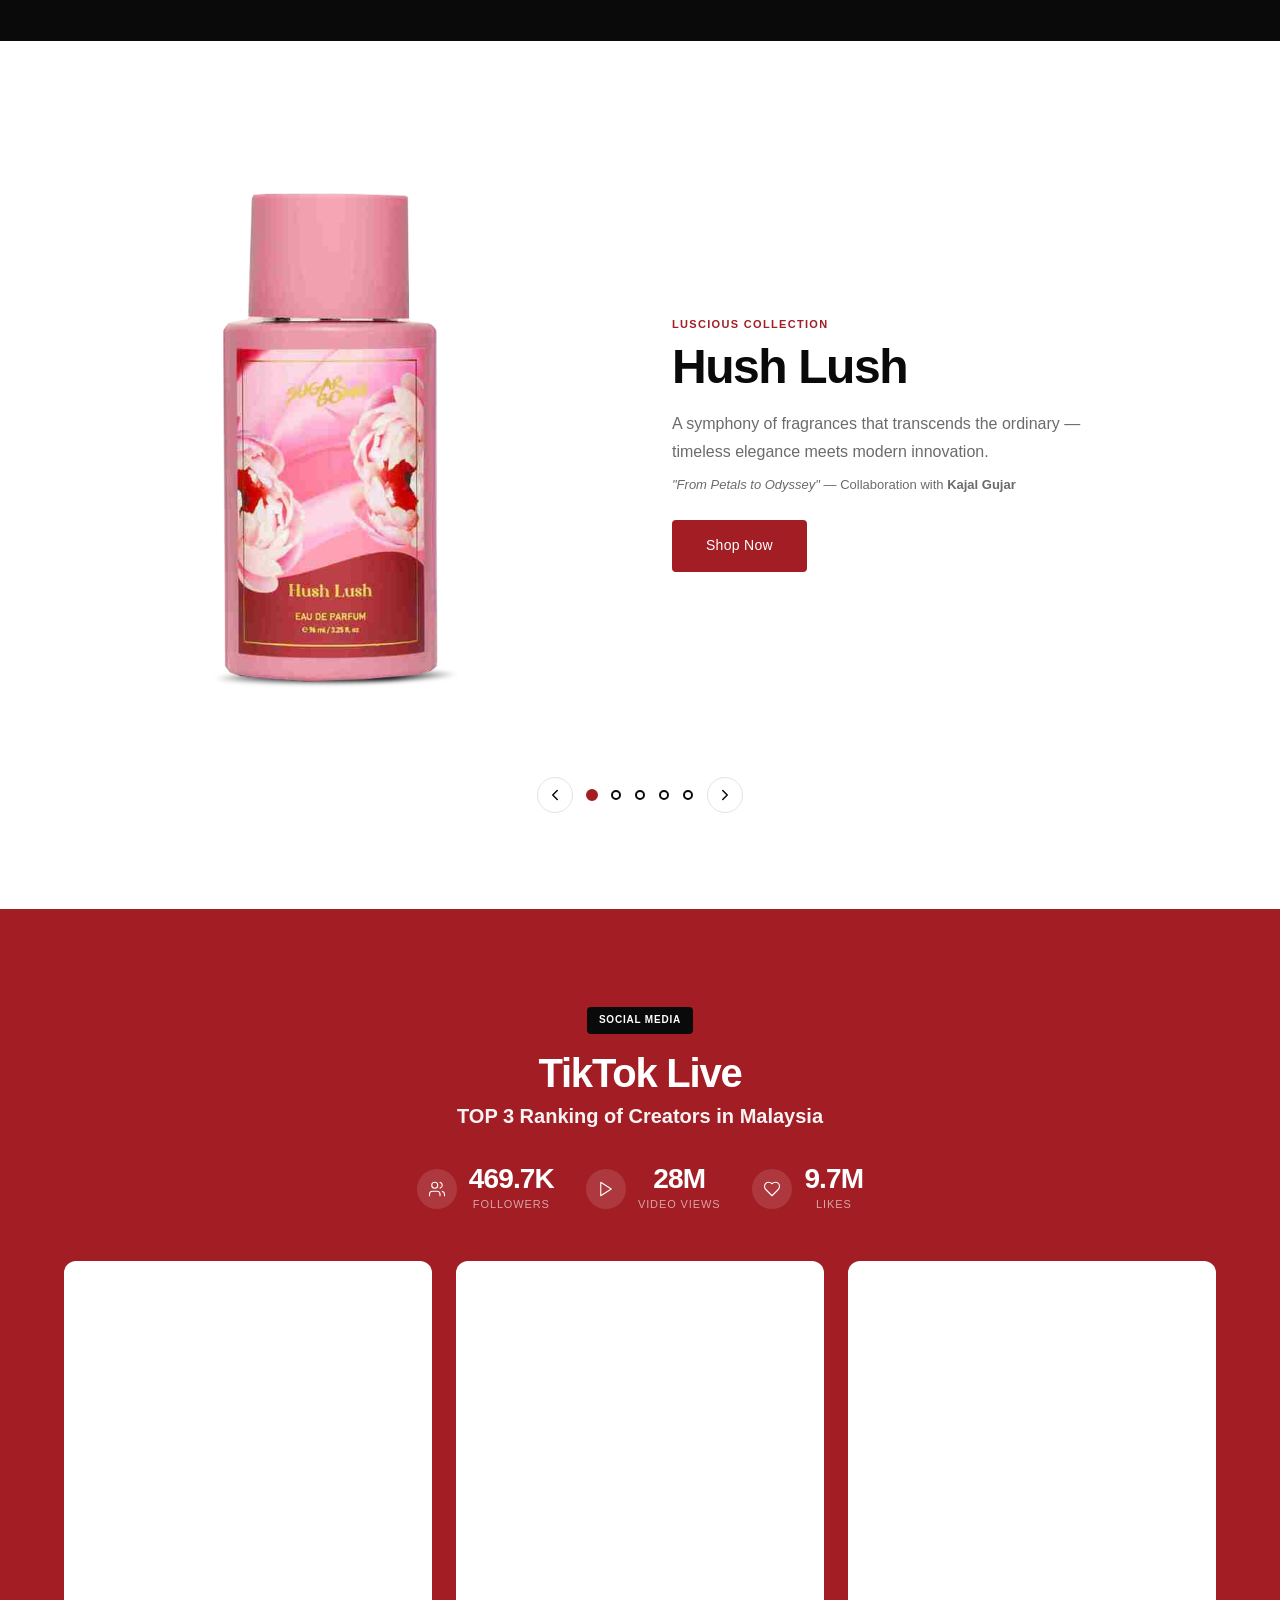
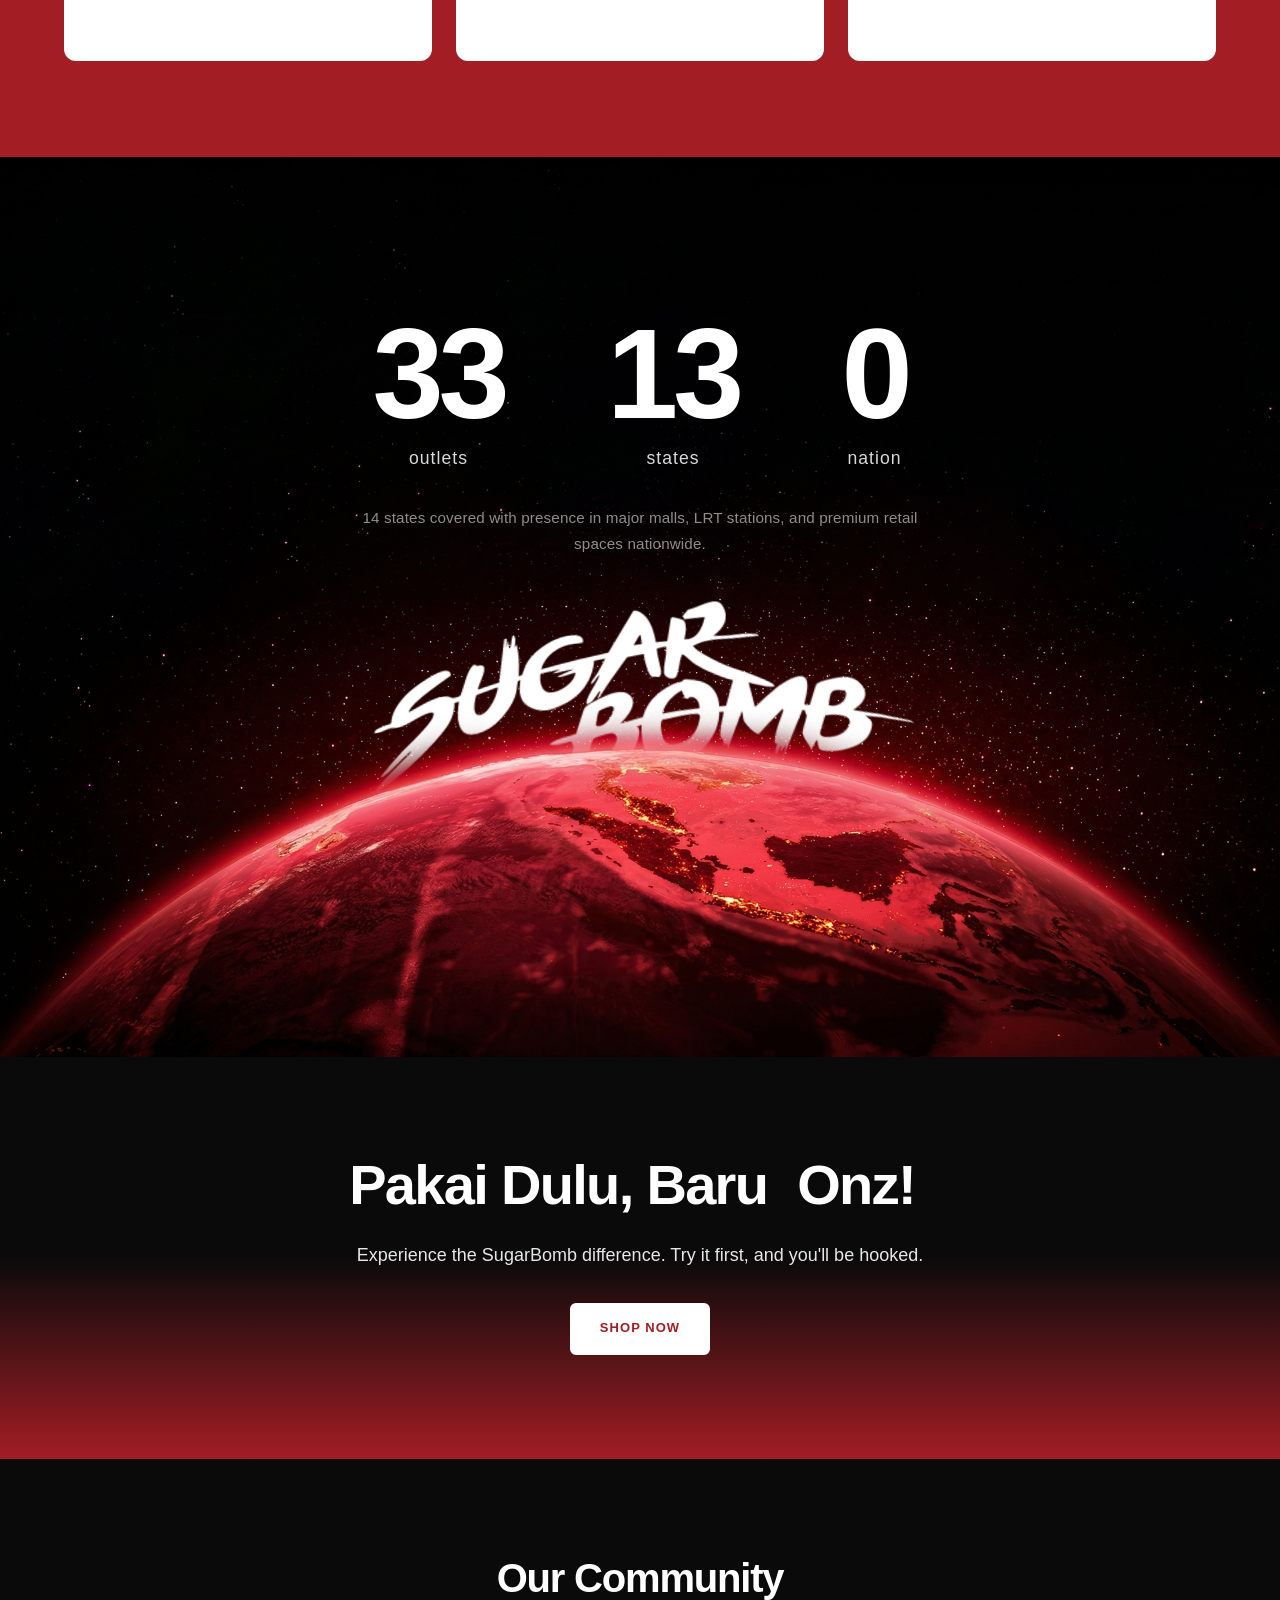
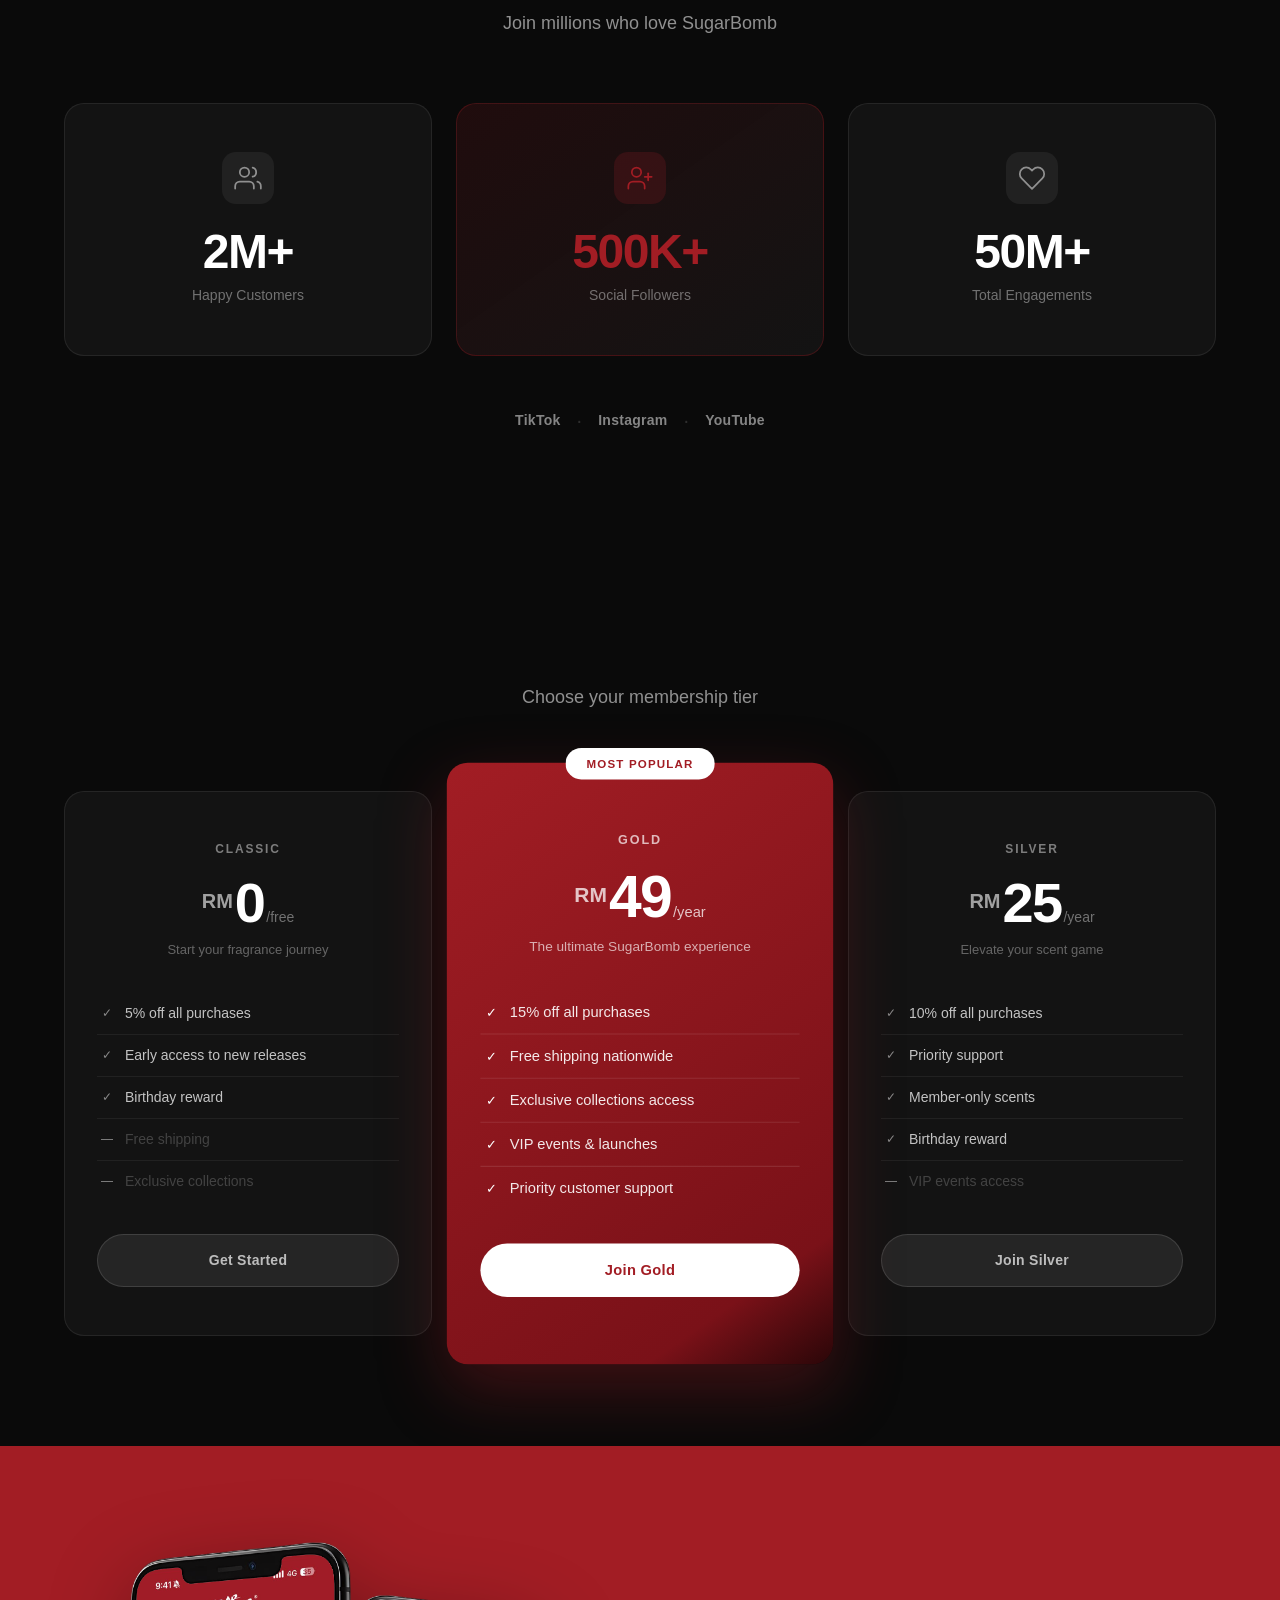
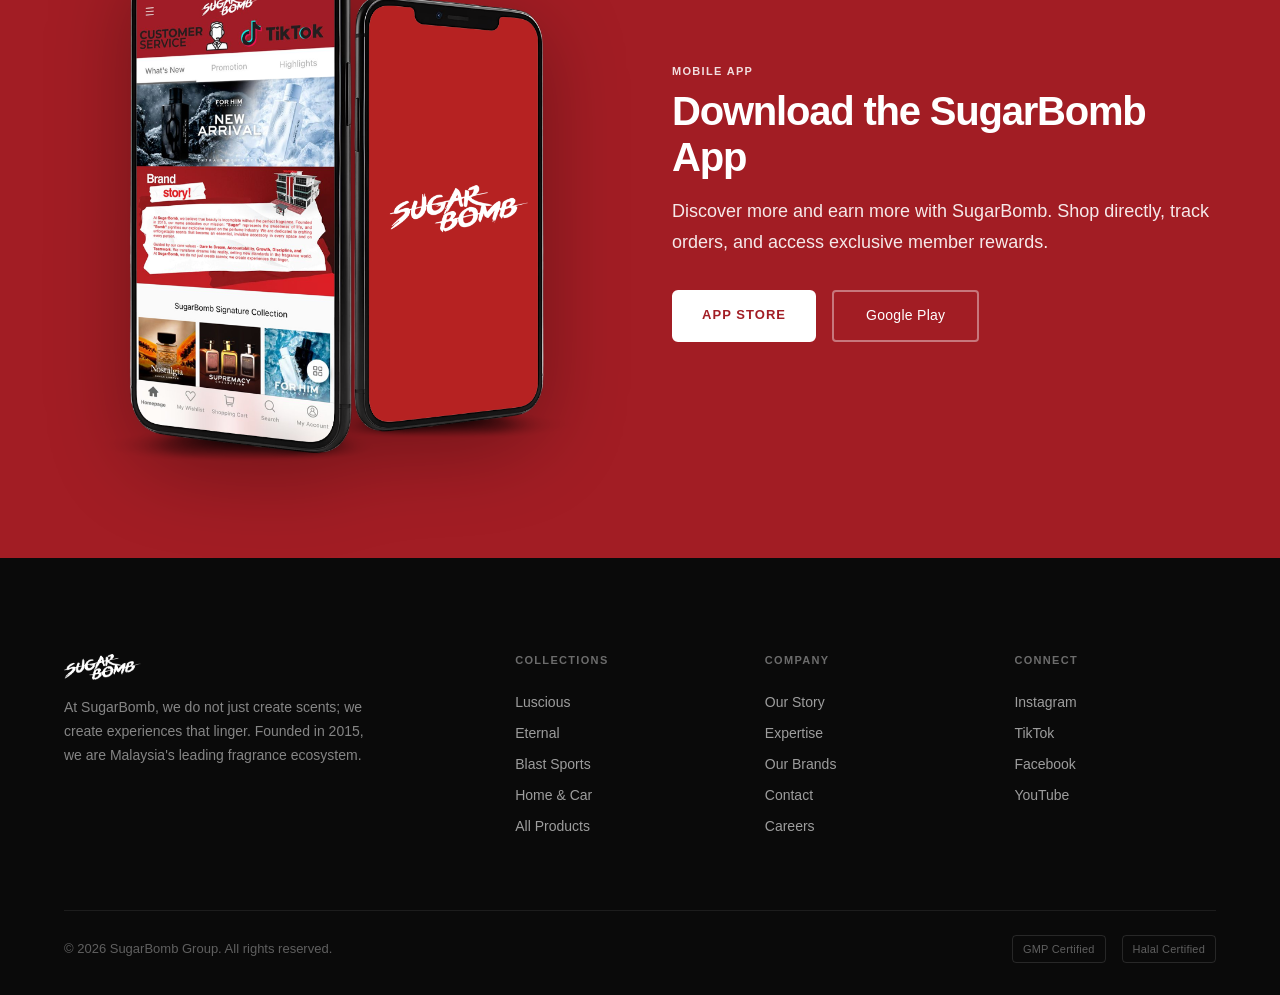
==== commit 51faa861: "Add collection pages, nav dropdown, Home 2 scroll-slides, nav wiring" ====
--- a/index.html
+++ b/index.html
@@ -5,6 +5,7 @@
   <meta name="viewport" content="width=device-width, initial-scale=1.0">
   <title>SugarBomb Group — Where Every Scent Tells a Story</title>
   <link rel="stylesheet" href="css/style.css">
+  <link rel="stylesheet" href="css/collection.css">
   <link rel="preconnect" href="https://fonts.googleapis.com">
   <link rel="preconnect" href="https://fonts.gstatic.com" crossorigin>
   <link href="https://fonts.googleapis.com/css2?family=Great+Vibes&display=swap" rel="stylesheet">
@@ -21,9 +22,16 @@
       </a>
       <div class="nav__links">
         <a href="index.html" class="nav__link active">Home</a>
-        <a href="about.html" class="nav__link">About Us</a>
-        <a href="expertise.html" class="nav__link">Our Expertise</a>
-        <a href="brands.html" class="nav__link">Our Brands</a>
+        <a href="home2.html" class="nav__link">Home 2</a>
+        <div class="nav__dropdown">
+          <a href="#" class="nav__link nav__link--has-dropdown">Collections</a>
+          <div class="nav__dropdown-menu">
+            <a href="collection-luscious.html" class="nav__dropdown-item">Luscious</a>
+            <a href="collection-eternal.html" class="nav__dropdown-item">Eternal</a>
+            <a href="collection-blast.html" class="nav__dropdown-item">Blast Sports</a>
+            <a href="shop.html" class="nav__dropdown-item">Shop All</a>
+          </div>
+        </div>
         <a href="shop.html" class="nav__link">Shop</a>
         <a href="contact.html" class="nav__link">Contact</a>
       </div>
@@ -45,9 +53,10 @@
   <div class="nav__mobile">
     <span class="nav__mobile-close">&times;</span>
     <a href="index.html">Home</a>
-    <a href="about.html">About Us</a>
-    <a href="expertise.html">Our Expertise</a>
-    <a href="brands.html">Our Brands</a>
+    <a href="home2.html">Home 2</a>
+    <a href="collection-luscious.html">Luscious</a>
+    <a href="collection-eternal.html">Eternal</a>
+    <a href="collection-blast.html">Blast Sports</a>
     <a href="shop.html">Shop</a>
     <a href="contact.html">Contact</a>
     <a href="cart.html">Cart</a>
--- a/css/collection.css
+++ b/css/collection.css
@@ -0,0 +1,471 @@
+/* ============================================================
+   COLLECTION PAGES — AMOUAGE-INSPIRED LAYOUT
+   ============================================================ */
+
+/* --- BODY --- */
+.collection-body {
+  background: #fff;
+  color: #0a0a0a;
+}
+
+/* ============================================================
+   NAV DROPDOWN — COLLECTION MENU
+   ============================================================ */
+.nav__dropdown {
+  position: relative;
+  display: flex;
+  align-items: center;
+}
+
+.nav__link--has-dropdown {
+  cursor: pointer;
+  overflow: visible;
+  height: auto;
+}
+
+.nav__link--has-dropdown::before {
+  content: none;
+}
+
+/* Prevent the standard nav__link ::after underline-slide effect */
+.nav__link--has-dropdown.nav__link::after {
+  content: none !important;
+}
+
+/* Small chevron via a separate pseudo-element on the wrapper */
+.nav__dropdown::after {
+  content: '';
+  display: inline-block;
+  width: 0;
+  height: 0;
+  border-left: 3.5px solid transparent;
+  border-right: 3.5px solid transparent;
+  border-top: 4px solid currentColor;
+  margin-left: -2px;
+  transition: transform 300ms;
+  align-self: center;
+  color: rgba(255,255,255,0.85);
+}
+
+.nav.scrolled .nav__dropdown::after {
+  color: var(--color-text-muted);
+}
+
+.nav--h2 .nav__dropdown::after {
+  color: rgba(255,255,255,0.85);
+}
+
+.nav--h2.nav--scrolled .nav__dropdown::after {
+  color: var(--color-text-muted);
+}
+
+.nav__dropdown:hover::after {
+  transform: rotate(180deg);
+}
+
+.nav__dropdown-menu {
+  position: absolute;
+  top: 100%;
+  left: 50%;
+  transform: translateX(-50%) translateY(8px);
+  min-width: 220px;
+  background: #f5f4f0;
+  padding: 28px 32px;
+  display: flex;
+  flex-direction: column;
+  gap: 0;
+  opacity: 0;
+  visibility: hidden;
+  pointer-events: none;
+  transition: opacity 350ms cubic-bezier(0.25, 0.46, 0.45, 0.94),
+              transform 350ms cubic-bezier(0.25, 0.46, 0.45, 0.94),
+              visibility 350ms;
+  z-index: 1000;
+  box-shadow: 0 8px 32px rgba(0,0,0,0.08);
+}
+
+.nav__dropdown:hover .nav__dropdown-menu {
+  opacity: 1;
+  visibility: visible;
+  pointer-events: auto;
+  transform: translateX(-50%) translateY(0);
+}
+
+.nav__dropdown-item {
+  display: block;
+  padding: 10px 0;
+  font-size: 0.875rem;
+  font-weight: 400;
+  color: #333;
+  text-decoration: none;
+  letter-spacing: 0.01em;
+  transition: color 250ms, padding-left 250ms;
+  border-bottom: 1px solid rgba(0,0,0,0.06);
+}
+
+.nav__dropdown-item:last-child {
+  border-bottom: none;
+}
+
+.nav__dropdown-item:hover {
+  color: #0a0a0a;
+  padding-left: 6px;
+}
+
+/* Arrow indicator on dropdown trigger — Amouage uses underline on active */
+.nav__dropdown:hover .nav__link--has-dropdown {
+  color: var(--color-white);
+}
+
+.nav.scrolled .nav__dropdown:hover .nav__link--has-dropdown {
+  color: var(--color-black);
+}
+
+/* Underline on Collections when dropdown open */
+.nav__link--has-dropdown::after {
+  content: '' !important;
+  position: absolute;
+  bottom: -2px;
+  left: 0;
+  width: 100%;
+  height: 2px;
+  background: currentColor;
+  transform: scaleX(0);
+  transform-origin: center;
+  transition: transform 300ms cubic-bezier(0.25, 0.46, 0.45, 0.94);
+}
+
+.nav__dropdown:hover .nav__link--has-dropdown::after {
+  transform: scaleX(1);
+}
+
+/* ============================================================
+   COLLECTION HERO — FULL-WIDTH IMAGE BANNER
+   ============================================================ */
+.coll-hero {
+  position: relative;
+  width: 100%;
+  height: 75vh;
+  min-height: 480px;
+  overflow: hidden;
+  display: flex;
+  align-items: flex-end;
+  justify-content: center;
+}
+
+.coll-hero__bg {
+  position: absolute;
+  inset: 0;
+}
+
+.coll-hero__bg img {
+  width: 100%;
+  height: 100%;
+  object-fit: cover;
+}
+
+.coll-hero__overlay {
+  position: absolute;
+  inset: 0;
+  background: linear-gradient(to top, rgba(0,0,0,0.6) 0%, rgba(0,0,0,0.15) 40%, transparent 70%);
+  z-index: 1;
+}
+
+.coll-hero__content {
+  position: relative;
+  z-index: 2;
+  text-align: center;
+  padding: 0 var(--space-xl) 8vh;
+  max-width: 640px;
+}
+
+.coll-hero__tag {
+  display: inline-block;
+  font-size: 0.625rem;
+  font-weight: 700;
+  text-transform: uppercase;
+  letter-spacing: 0.25em;
+  color: rgba(255,255,255,0.6);
+  margin-bottom: var(--space-sm);
+}
+
+.coll-hero__title {
+  font-family: var(--font-display);
+  font-size: clamp(3rem, 7vw, 5.5rem);
+  font-weight: 300;
+  color: #fff;
+  letter-spacing: -0.02em;
+  line-height: 1.05;
+  margin-bottom: var(--space-md);
+}
+
+.coll-hero__desc {
+  font-size: 0.9375rem;
+  line-height: 1.7;
+  color: rgba(255,255,255,0.7);
+  max-width: 480px;
+  margin: 0 auto;
+}
+
+/* ============================================================
+   FILTER / SORT TOOLBAR
+   ============================================================ */
+.coll-toolbar {
+  border-bottom: 1px solid #e8e8e8;
+}
+
+.coll-toolbar__inner {
+  max-width: var(--max-width);
+  margin: 0 auto;
+  padding: 18px 6vw;
+  display: flex;
+  justify-content: space-between;
+  align-items: center;
+}
+
+.coll-toolbar__count {
+  font-size: 0.8125rem;
+  color: #888;
+  letter-spacing: 0.01em;
+}
+
+.coll-toolbar__sort {
+  display: flex;
+  align-items: center;
+  gap: 8px;
+}
+
+.coll-toolbar__sort label {
+  font-size: 0.75rem;
+  font-weight: 600;
+  text-transform: uppercase;
+  letter-spacing: 0.1em;
+  color: #666;
+}
+
+.coll-toolbar__sort select {
+  font-size: 0.8125rem;
+  font-family: inherit;
+  color: #0a0a0a;
+  border: 1px solid #d4d4d4;
+  padding: 8px 32px 8px 12px;
+  background: #fff url("data:image/svg+xml,%3Csvg width='10' height='6' viewBox='0 0 10 6' fill='none' xmlns='http://www.w3.org/2000/svg'%3E%3Cpath d='M1 1l4 4 4-4' stroke='%23333' stroke-width='1.2'/%3E%3C/svg%3E") right 10px center no-repeat;
+  appearance: none;
+  -webkit-appearance: none;
+  cursor: pointer;
+  border-radius: 0;
+}
+
+/* ============================================================
+   PRODUCT GRID — 3 COLUMNS (AMOUAGE STYLE)
+   ============================================================ */
+.coll-grid {
+  padding: clamp(48px, 6vw, 80px) 6vw;
+}
+
+.coll-grid__inner {
+  max-width: var(--max-width);
+  margin: 0 auto;
+  display: grid;
+  grid-template-columns: repeat(3, 1fr);
+  gap: clamp(24px, 3vw, 48px);
+}
+
+/* --- Product Card --- */
+.coll-card {
+  text-decoration: none;
+  color: #0a0a0a;
+  display: block;
+  position: relative;
+}
+
+.coll-card__badge {
+  position: absolute;
+  top: 12px;
+  left: 12px;
+  z-index: 2;
+  font-size: 0.625rem;
+  font-weight: 700;
+  text-transform: uppercase;
+  letter-spacing: 0.15em;
+  color: #fff;
+  background: #0a0a0a;
+  padding: 5px 12px;
+}
+
+.coll-card__img {
+  aspect-ratio: 1 / 1;
+  background: #f5f5f5;
+  overflow: hidden;
+  margin-bottom: var(--space-md);
+}
+
+.coll-card__img img {
+  width: 100%;
+  height: 100%;
+  object-fit: contain;
+  padding: 24px;
+  transition: transform 800ms cubic-bezier(0.25, 0.46, 0.45, 0.94);
+}
+
+.coll-card:hover .coll-card__img img {
+  transform: scale(1.06);
+}
+
+.coll-card__info {
+  text-align: center;
+}
+
+.coll-card__name {
+  font-size: 0.8125rem;
+  font-weight: 600;
+  text-transform: uppercase;
+  letter-spacing: 0.08em;
+  margin-bottom: 4px;
+}
+
+.coll-card__price {
+  font-size: 0.8125rem;
+  color: #777;
+}
+
+/* ============================================================
+   COLLECTION STORY — SPLIT LAYOUT (REUSE PATTERN)
+   ============================================================ */
+.coll-story {
+  display: grid;
+  grid-template-columns: 1fr 1fr;
+  min-height: 65vh;
+}
+
+.coll-story__img {
+  overflow: hidden;
+}
+
+.coll-story__img img {
+  width: 100%;
+  height: 100%;
+  object-fit: cover;
+}
+
+.coll-story__content {
+  display: flex;
+  flex-direction: column;
+  justify-content: center;
+  padding: clamp(48px, 6vw, 96px) clamp(32px, 5vw, 80px);
+  background: #f8f7f5;
+}
+
+.coll-story__label {
+  font-size: 0.625rem;
+  font-weight: 700;
+  text-transform: uppercase;
+  letter-spacing: 0.2em;
+  color: #999;
+  margin-bottom: var(--space-lg);
+}
+
+.coll-story__title {
+  font-family: var(--font-display);
+  font-size: clamp(2rem, 3.5vw, 3rem);
+  font-weight: 300;
+  letter-spacing: -0.02em;
+  line-height: 1.15;
+  margin-bottom: var(--space-xl);
+}
+
+.coll-story__desc {
+  font-size: 1rem;
+  line-height: 1.8;
+  color: #555;
+  max-width: 480px;
+  margin-bottom: var(--space-xl);
+}
+
+.coll-story__link {
+  display: inline-block;
+  font-size: 0.6875rem;
+  font-weight: 700;
+  text-transform: uppercase;
+  letter-spacing: 0.18em;
+  color: #0a0a0a;
+  text-decoration: none;
+  padding: 16px 48px;
+  border: 1px solid #0a0a0a;
+  transition: all 400ms cubic-bezier(0.25, 0.46, 0.45, 0.94);
+  align-self: flex-start;
+}
+
+.coll-story__link:hover {
+  background: #0a0a0a;
+  color: #fff;
+}
+
+/* ============================================================
+   RESPONSIVE
+   ============================================================ */
+@media (max-width: 1023px) {
+  .coll-grid__inner {
+    grid-template-columns: repeat(2, 1fr);
+  }
+
+  .coll-story {
+    grid-template-columns: 1fr;
+  }
+
+  .coll-story__img {
+    height: 55vh;
+  }
+}
+
+@media (max-width: 639px) {
+  .coll-hero {
+    height: 60vh;
+    min-height: 380px;
+  }
+
+  .coll-hero__content {
+    padding: 0 var(--space-lg) 6vh;
+  }
+
+  .coll-toolbar__inner {
+    padding: 14px var(--space-lg);
+    flex-direction: column;
+    gap: 10px;
+    align-items: flex-start;
+  }
+
+  .coll-grid {
+    padding: var(--space-2xl) var(--space-lg);
+  }
+
+  .coll-grid__inner {
+    grid-template-columns: repeat(2, 1fr);
+    gap: var(--space-lg);
+  }
+
+  .coll-card__img {
+    padding: 12px;
+  }
+
+  .coll-card__name {
+    font-size: 0.6875rem;
+  }
+
+  .coll-card__price {
+    font-size: 0.75rem;
+  }
+
+  .coll-story__img {
+    height: 45vh;
+  }
+
+  .coll-story__content {
+    padding: var(--space-2xl) var(--space-lg);
+  }
+
+  /* Dropdown full width on mobile — handled by mobile nav instead */
+  .nav__dropdown-menu {
+    display: none !important;
+  }
+}
